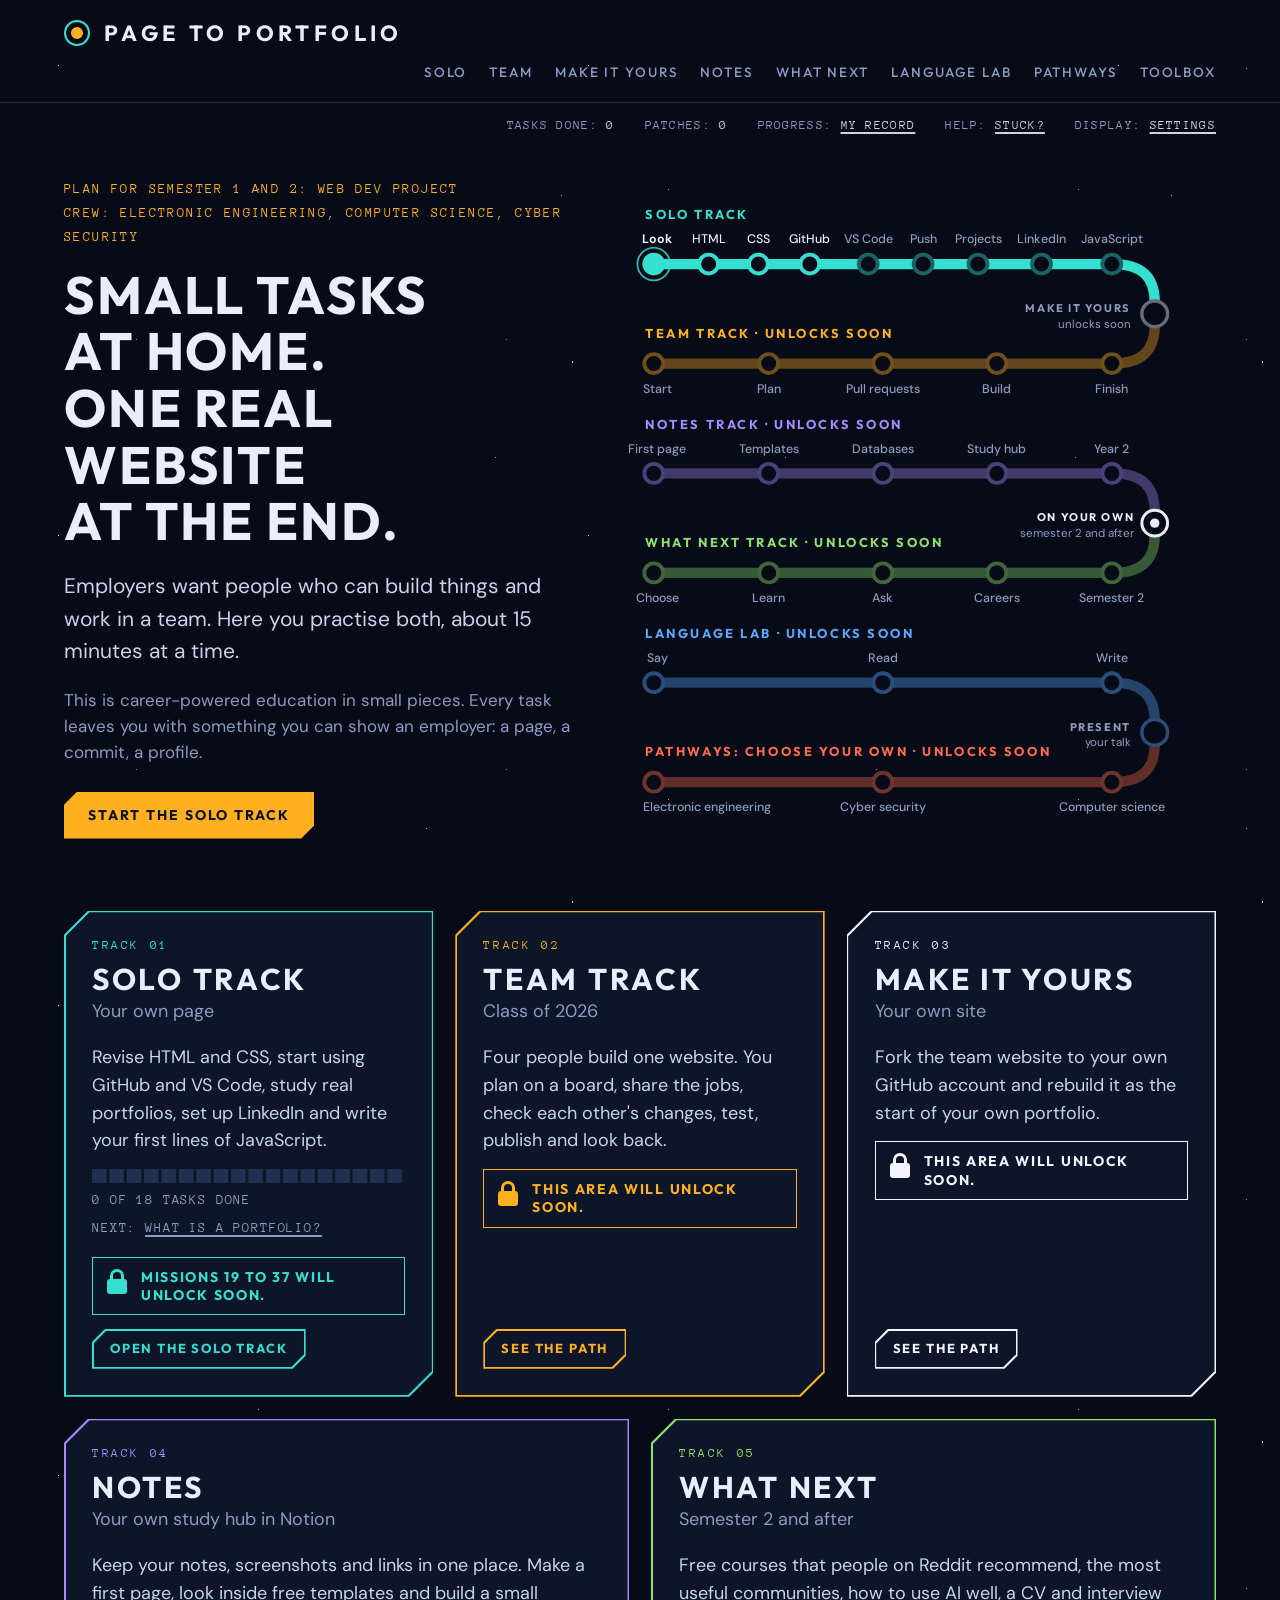
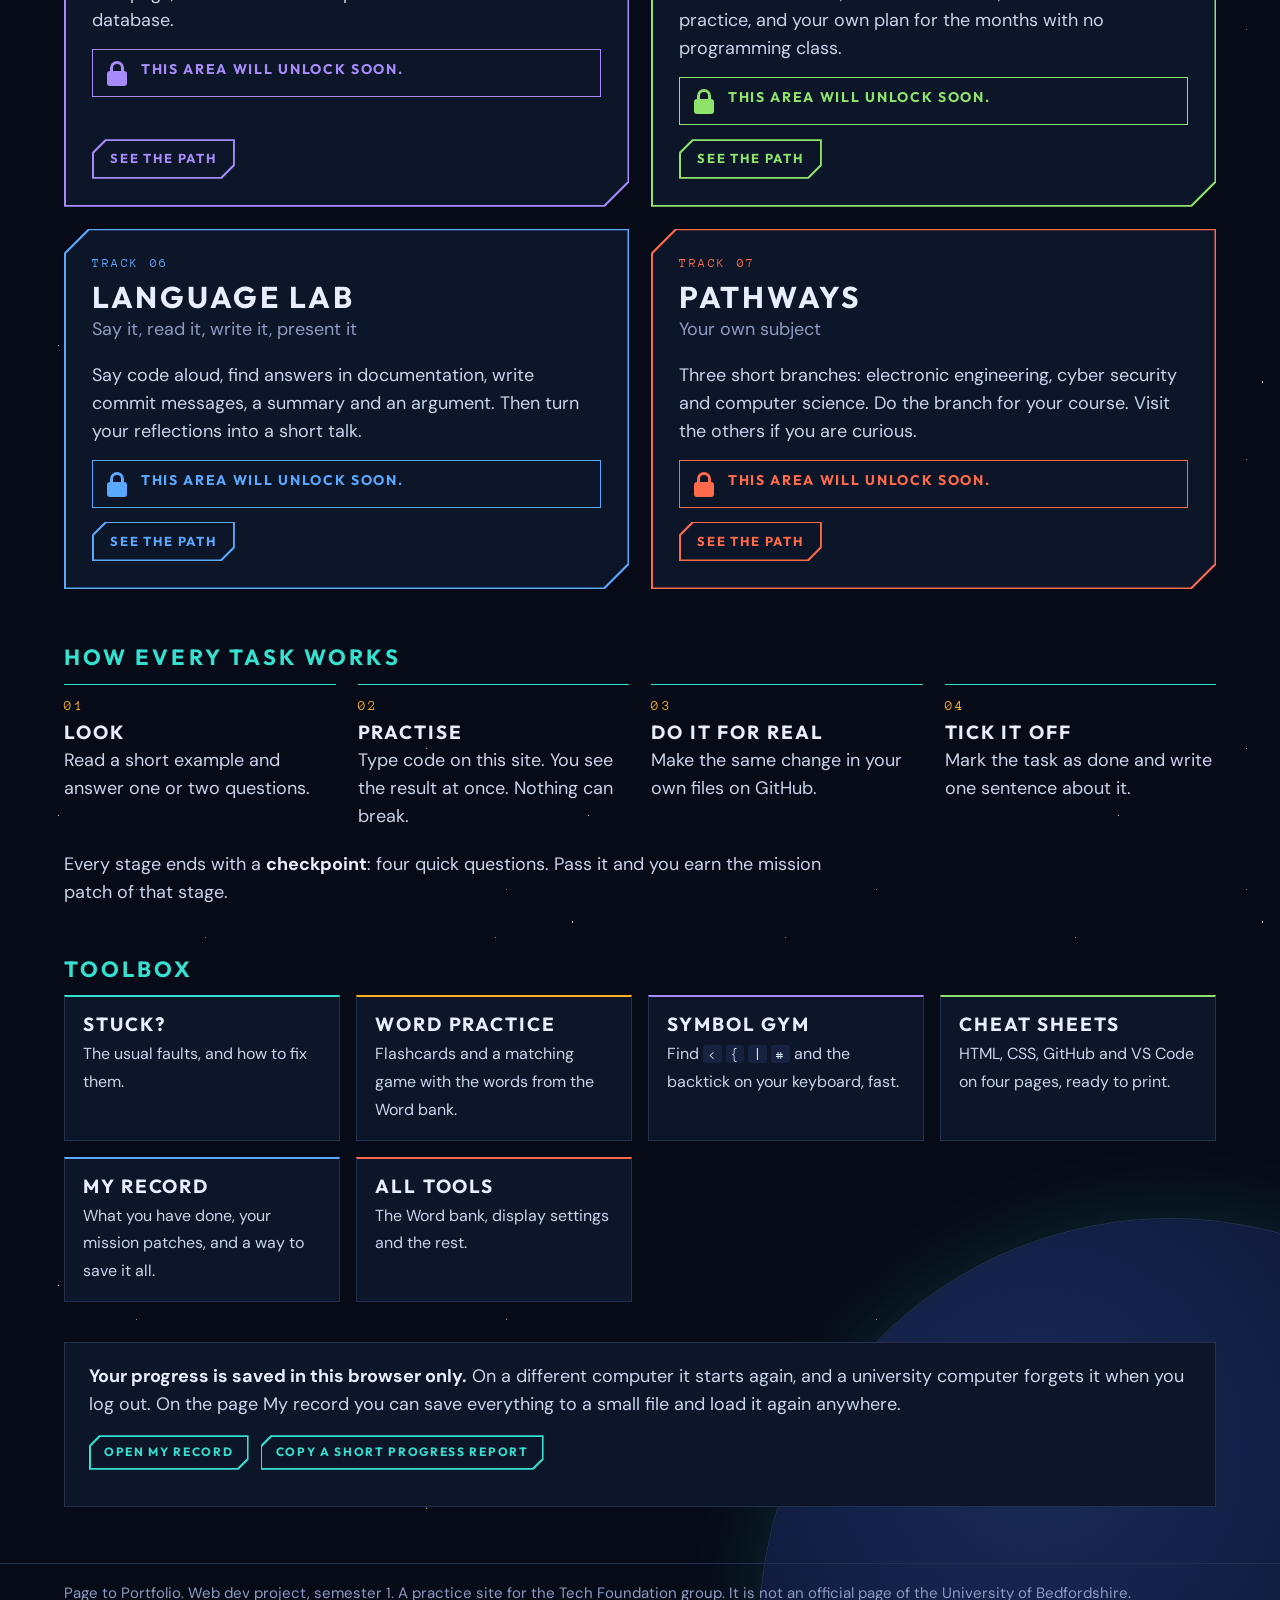
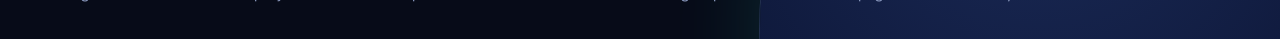
==== index.html @ e90dc553 "Add files via upload" ====
<!DOCTYPE html>
<html lang="en-GB">
<head>
<meta charset="utf-8">
<meta name="viewport" content="width=device-width, initial-scale=1">
<title>Page to Portfolio | Web dev project, semester 1</title>
<meta name="description" content="Small web development tasks for foundation students: HTML, CSS, GitHub, VS Code, a team website, notes in Notion, language practice and what to do next.">
<!-- The small picture in the browser tab: a ring with a dot, drawn in this one line. No image file is needed. -->
<link rel="icon" href="data:image/svg+xml,%3Csvg xmlns='http://www.w3.org/2000/svg' viewBox='0 0 64 64'%3E%3Crect width='64' height='64' rx='12' fill='%23070b18'/%3E%3Ccircle cx='32' cy='32' r='17' fill='none' stroke='%2335e0d0' stroke-width='7'/%3E%3Ccircle cx='32' cy='32' r='7' fill='%23ffb020'/%3E%3C/svg%3E">
<!-- The three fonts come from Google Fonts. Without the internet the site uses the fonts of the computer. -->
<link rel="preconnect" href="https://fonts.googleapis.com">
<link rel="preconnect" href="https://fonts.gstatic.com" crossorigin>
<link href="https://fonts.googleapis.com/css2?family=Outfit:wght@400;500;600;700&display=swap" rel="stylesheet">
<link href="https://fonts.googleapis.com/css2?family=DM+Sans:ital,opsz,wght@0,9..40,400;0,9..40,500;0,9..40,700;1,9..40,400&display=swap" rel="stylesheet">
<link href="https://fonts.googleapis.com/css2?family=Anonymous+Pro:wght@400;700&display=swap" rel="stylesheet">
<!-- The look. base.css comes first, because the other files use its colours. -->
<link rel="stylesheet" href="css/base.css">
<link rel="stylesheet" href="css/home.css">
<link rel="stylesheet" href="css/track.css">
<link rel="stylesheet" href="css/task.css">
<link rel="stylesheet" href="css/playground.css">
<link rel="stylesheet" href="css/quiz.css">
<link rel="stylesheet" href="css/demos.css">
<link rel="stylesheet" href="css/tools.css">
<link rel="stylesheet" href="css/practice.css">
<link rel="stylesheet" href="css/toolbox.css">
<link rel="stylesheet" href="css/pages.css">
<link rel="stylesheet" href="css/settings.css">
<link rel="stylesheet" href="css/print.css">
<!-- Display settings (text size, light theme, less motion) are read here, before the page is drawn. -->
<script src="js/settings.js"></script>
</head>
<body>

<!-- =====================================================================
     PART 1: THE FRAME (top bar, home page, track pages, word bank)
     Every "page" of the site is one element with class="view".
     Only one view is visible at a time. The script shows the view whose
     id matches the #name at the end of the address.
     ===================================================================== -->

<div class="sky" aria-hidden="true"><i></i></div>

<header class="topbar">
  <div class="wrap">
    <a class="brand" href="#home"><i aria-hidden="true"></i>Page to Portfolio</a>
    <nav class="topnav" aria-label="Main">
      <a href="#solo" data-nav="solo">Solo</a>
      <a href="#team" data-nav="team">Team</a>
      <a href="#yours" data-nav="yours">Make it yours</a>
      <a href="#notes" data-nav="notes">Notes</a>
      <a href="#next" data-nav="next">What next</a>
      <a href="#lang" data-nav="lang">Language lab</a>
      <a href="#path" data-nav="path">Pathways</a>
      <a href="#tools" data-nav="tools">Toolbox</a>
    </nav>
  </div>
</header>
<!-- The status line. The two numbers are the student's own: the script counts them
     (search for data-status in the js folder). The three links open My record,
     the Stuck? page and the display settings. Change the words freely. -->
<div class="wrap"><p class="status"><span>Tasks done: <b data-status="tasks">0</b></span><span>Patches: <b data-status="patches">0</b></span><span>Progress: <a href="#record">my record</a></span><span>Help: <a href="#stuck">stuck?</a></span><span>Display: <a href="#display">settings</a></span></p></div>

<main>

<!-- ---------------- HOME ---------------- -->
<section class="view" id="home">
  <div class="wrap">
    <div class="hero">
      <div>
        <p class="kicker">Plan for semester 1 and 2: web dev project<br>Crew: electronic engineering, computer science, cyber security</p>
        <h1><span>Small tasks</span> <span>at home.</span> <span>One real website</span> <span>at the end.</span></h1>
        <p class="lead">Employers want people who can build things and work in a team. Here you practise both, about 15 minutes at a time.</p>
        <p class="read">This is career-powered education in small pieces. Every task leaves you with something you can show an employer: a page, a commit, a profile.</p>
        <p class="btnrow">
          <a class="btn primary" href="#solo">Start the solo track</a>
          <a class="btn" href="#team">Open the team track</a>
        </p>
      </div>
      <!-- The course map: six lines in three pairs. The script fills in where you are: a filled stop is finished, a ringed stop is the one you are on. -->
      <div class="map-scroll">
        <svg class="tube" viewBox="0 0 700 750" role="group" aria-labelledby="map-title map-desc">
          <title id="map-title">Course map</title>
          <desc id="map-desc">Six lines in three pairs. The solo track has nine stages: Look, HTML, CSS, GitHub, VS Code, Push, Projects, LinkedIn and JavaScript. The team track has five stages: Start, Plan, Pull requests, Build and Finish. These two lines lead to the track Make it yours. The notes track has five stages: First page, Templates, Databases, Study hub and Year 2. The what next track has five stages: Choose, Learn, Ask, Careers and Semester 2. These two lines lead to a stop called On your own. The Language lab has the stages Say, Read and Write. The Pathways line has three stops: Electronic engineering, Cyber security and Computer science. These two lines lead to the stage Present.</desc>
          <text class="ttl solo" x="34" y="32">Solo track</text>
          <path class="ln solo" d="M44 84 H580 Q628 84 628 128"/>
          <text class="ttl team" x="34" y="170">Team track</text>
          <path class="ln team" d="M44 200 H580 Q628 200 628 156"/>
          <text class="ttl notes" x="34" y="276">Notes track</text>
          <path class="ln notes" d="M44 328 H580 Q628 328 628 372"/>
          <text class="ttl next" x="34" y="414">What next track</text>
          <path class="ln next" d="M44 444 H580 Q628 444 628 400"/>
          <text class="ttl lang" x="34" y="520">Language lab</text>
          <path class="ln lang" d="M44 572 H580 Q628 572 628 616"/>
          <text class="ttl path" x="34" y="658">Pathways: choose your own</text>
          <path class="ln path" d="M44 688 H580 Q628 688 628 644"/>
          <a class="stn solo" data-stage="look" href="#solo"><circle class="halo" cx="44" cy="84" r="19"/><circle class="st" cx="44" cy="84" r="11"/><text x="48" y="60">Look</text></a>
          <a class="stn solo" data-stage="html" href="#solo"><circle class="halo" cx="108" cy="84" r="19"/><circle class="st" cx="108" cy="84" r="11"/><text x="108" y="60">HTML</text></a>
          <a class="stn solo" data-stage="css" href="#solo"><circle class="halo" cx="166" cy="84" r="19"/><circle class="st" cx="166" cy="84" r="11"/><text x="166" y="60">CSS</text></a>
          <a class="stn solo" data-stage="git" href="#solo"><circle class="halo" cx="226" cy="84" r="19"/><circle class="st" cx="226" cy="84" r="11"/><text x="226" y="60">GitHub</text></a>
          <a class="stn solo" data-stage="vsc" href="#solo"><circle class="halo" cx="294" cy="84" r="19"/><circle class="st" cx="294" cy="84" r="11"/><text x="294" y="60">VS Code</text></a>
          <a class="stn solo" data-stage="push" href="#solo"><circle class="halo" cx="358" cy="84" r="19"/><circle class="st" cx="358" cy="84" r="11"/><text x="358" y="60">Push</text></a>
          <a class="stn solo" data-stage="proj" href="#solo"><circle class="halo" cx="422" cy="84" r="19"/><circle class="st" cx="422" cy="84" r="11"/><text x="422" y="60">Projects</text></a>
          <a class="stn solo" data-stage="net" href="#solo"><circle class="halo" cx="496" cy="84" r="19"/><circle class="st" cx="496" cy="84" r="11"/><text x="496" y="60">LinkedIn</text></a>
          <a class="stn solo" data-stage="js" href="#solo"><circle class="halo" cx="578" cy="84" r="19"/><circle class="st" cx="578" cy="84" r="11"/><text x="578" y="60">JavaScript</text></a>
          <a class="stn team" data-stage="start" href="#team"><circle class="halo" cx="44" cy="200" r="19"/><circle class="st" cx="44" cy="200" r="11"/><text x="48" y="234">Start</text></a>
          <a class="stn team" data-stage="plan" href="#team"><circle class="halo" cx="178" cy="200" r="19"/><circle class="st" cx="178" cy="200" r="11"/><text x="178" y="234">Plan</text></a>
          <a class="stn team" data-stage="flow" href="#team"><circle class="halo" cx="311" cy="200" r="19"/><circle class="st" cx="311" cy="200" r="11"/><text x="311" y="234">Pull requests</text></a>
          <a class="stn team" data-stage="build" href="#team"><circle class="halo" cx="444" cy="200" r="19"/><circle class="st" cx="444" cy="200" r="11"/><text x="444" y="234">Build</text></a>
          <a class="stn team" data-stage="finish" href="#team"><circle class="halo" cx="578" cy="200" r="19"/><circle class="st" cx="578" cy="200" r="11"/><text x="578" y="234">Finish</text></a>
          <a class="stn notes" data-stage="first" href="#notes"><circle class="halo" cx="44" cy="328" r="19"/><circle class="st" cx="44" cy="328" r="11"/><text x="48" y="304">First page</text></a>
          <a class="stn notes" data-stage="tpl" href="#notes"><circle class="halo" cx="178" cy="328" r="19"/><circle class="st" cx="178" cy="328" r="11"/><text x="178" y="304">Templates</text></a>
          <a class="stn notes" data-stage="db" href="#notes"><circle class="halo" cx="311" cy="328" r="19"/><circle class="st" cx="311" cy="328" r="11"/><text x="311" y="304">Databases</text></a>
          <a class="stn notes" data-stage="hub" href="#notes"><circle class="halo" cx="444" cy="328" r="19"/><circle class="st" cx="444" cy="328" r="11"/><text x="444" y="304">Study hub</text></a>
          <a class="stn notes" data-stage="ob" href="#notes"><circle class="halo" cx="578" cy="328" r="19"/><circle class="st" cx="578" cy="328" r="11"/><text x="578" y="304">Year 2</text></a>
          <a class="stn next" data-stage="choose" href="#next"><circle class="halo" cx="44" cy="444" r="19"/><circle class="st" cx="44" cy="444" r="11"/><text x="48" y="478">Choose</text></a>
          <a class="stn next" data-stage="learn" href="#next"><circle class="halo" cx="178" cy="444" r="19"/><circle class="st" cx="178" cy="444" r="11"/><text x="178" y="478">Learn</text></a>
          <a class="stn next" data-stage="ask" href="#next"><circle class="halo" cx="311" cy="444" r="19"/><circle class="st" cx="311" cy="444" r="11"/><text x="311" y="478">Ask</text></a>
          <a class="stn next" data-stage="career" href="#next"><circle class="halo" cx="444" cy="444" r="19"/><circle class="st" cx="444" cy="444" r="11"/><text x="444" y="478">Careers</text></a>
          <a class="stn next" data-stage="sem2" href="#next"><circle class="halo" cx="578" cy="444" r="19"/><circle class="st" cx="578" cy="444" r="11"/><text x="578" y="478">Semester 2</text></a>
          <a class="stn lang" data-stage="say" href="#lang"><circle class="halo" cx="44" cy="572" r="19"/><circle class="st" cx="44" cy="572" r="11"/><text x="48" y="548">Say</text></a>
          <a class="stn lang" data-stage="read" href="#lang"><circle class="halo" cx="311" cy="572" r="19"/><circle class="st" cx="311" cy="572" r="11"/><text x="311" y="548">Read</text></a>
          <a class="stn lang" data-stage="write" href="#lang"><circle class="halo" cx="578" cy="572" r="19"/><circle class="st" cx="578" cy="572" r="11"/><text x="578" y="548">Write</text></a>
          <a class="stn path" data-stage="ee" href="#path"><circle class="halo" cx="44" cy="688" r="19"/><circle class="st" cx="44" cy="688" r="11"/><text class="from-left" x="31" y="722">Electronic engineering</text></a>
          <a class="stn path" data-stage="cyber" href="#path"><circle class="halo" cx="311" cy="688" r="19"/><circle class="st" cx="311" cy="688" r="11"/><text x="311" y="722">Cyber security</text></a>
          <a class="stn path" data-stage="cs" href="#path"><circle class="halo" cx="578" cy="688" r="19"/><circle class="st" cx="578" cy="688" r="11"/><text x="578" y="722">Computer science</text></a>
          <a class="stn yours" data-stage="all" href="#yours"><circle class="halo" cx="628" cy="142" r="23"/><circle class="st big" cx="628" cy="142" r="15"/><text class="ttl later" x="600" y="140">Make it yours</text><text class="sub" x="600" y="158">your own site</text></a>
          <circle class="end-st" cx="628" cy="386" r="15"/><circle class="end-dot" cx="628" cy="386" r="5.5"/>
          <text class="ttl later" x="604" y="384">On your own</text>
          <text class="sub" x="604" y="402">semester 2 and after</text>
          <a class="stn lang" data-stage="present" href="#lang"><circle class="halo" cx="628" cy="630" r="23"/><circle class="st big" cx="628" cy="630" r="15"/><text class="ttl later" x="600" y="628">Present</text><text class="sub" x="600" y="646">your talk</text></a>
        </svg>
      </div>
    </div>

    <div class="tracks">
      <article class="trackcard tc-solo">
        <div class="band"><p class="card-tag">Track 01</p><h2>Solo track</h2><p>Your own page</p></div>
        <div class="body">
          <p>Revise HTML and CSS, start using GitHub and VS Code, study real portfolios, set up LinkedIn and write your first lines of JavaScript.</p>
          <div class="progress" data-progress="solo"></div>
          <a class="btn" href="#solo">Open the solo track</a>
        </div>
      </article>
      <article class="trackcard tc-team">
        <div class="band"><p class="card-tag">Track 02</p><h2>Team track</h2><p>Class of 2026</p></div>
        <div class="body">
          <p>Four people build one website. You plan on a board, share the jobs, check each other's changes, test, publish and look back.</p>
          <div class="progress" data-progress="team"></div>
          <a class="btn" href="#team">Open the team track</a>
        </div>
      </article>
      <article class="trackcard tc-yours">
        <div class="band"><p class="card-tag">Track 03</p><h2>Make it yours</h2><p>Your own site</p></div>
        <div class="body">
          <p>Fork the team website to your own GitHub account and rebuild it as the start of your own portfolio.</p>
          <div class="progress" data-progress="yours"></div>
          <a class="btn" href="#yours">Open Make it yours</a>
        </div>
      </article>
      <article class="trackcard tc-notes">
        <div class="band"><p class="card-tag">Track 04</p><h2>Notes</h2><p>Your own study hub in Notion</p></div>
        <div class="body">
          <p>Keep your notes, screenshots and links in one place. Make a first page, look inside free templates and build a small database.</p>
          <div class="progress" data-progress="notes"></div>
          <a class="btn" href="#notes">Open the notes track</a>
        </div>
      </article>
      <article class="trackcard tc-next">
        <div class="band"><p class="card-tag">Track 05</p><h2>What next</h2><p>Semester 2 and after</p></div>
        <div class="body">
          <p>Free courses that people on Reddit recommend, the most useful communities, how to use AI well, a CV and interview practice, and your own plan for the months with no programming class.</p>
          <div class="progress" data-progress="next"></div>
          <a class="btn" href="#next">Open the what next track</a>
        </div>
      </article>
      <article class="trackcard tc-lang">
        <div class="band"><p class="card-tag">Track 06</p><h2>Language lab</h2><p>Say it, read it, write it, present it</p></div>
        <div class="body">
          <p>Say code aloud, find answers in documentation, write commit messages, a summary and an argument. Then turn your reflections into a short talk.</p>
          <div class="progress" data-progress="lang"></div>
          <a class="btn" href="#lang">Open the Language lab</a>
        </div>
      </article>
      <article class="trackcard tc-path">
        <div class="band"><p class="card-tag">Track 07</p><h2>Pathways</h2><p>Your own subject</p></div>
        <div class="body">
          <p>Three short branches: electronic engineering, cyber security and computer science. Do the branch for your course. Visit the others if you are curious.</p>
          <div class="progress" data-progress="path"></div>
          <a class="btn" href="#path">Open the pathways</a>
        </div>
      </article>
    </div>

    <h2 class="home-h2">How every task works</h2>
    <ol class="how">
      <li><b>Look</b>Read a short example and answer one or two questions.</li>
      <li><b>Practise</b>Type code on this site. You see the result at once. Nothing can break.</li>
      <li><b>Do it for real</b>Make the same change in your own files on GitHub.</li>
      <li><b>Tick it off</b>Mark the task as done and write one sentence about it.</li>
    </ol>
    <p class="read" style="margin:-30px 0 50px">Every stage ends with a <b>checkpoint</b>: four quick questions. Pass it and you earn the mission patch of that stage.</p>

    <h2 class="home-h2">Toolbox</h2>
    <ul class="toolgrid">
      <li><a class="tool" href="#stuck"><b>Stuck?</b><span>The usual faults, and how to fix them.</span></a></li>
      <li><a class="tool t2" href="#practice"><b>Word practice</b><span>Flashcards and a matching game with the words from the Word bank.</span></a></li>
      <li><a class="tool t3" href="#gym"><b>Symbol gym</b><span>Find <code>&lt;</code> <code>{</code> <code>|</code> <code>#</code> and the backtick on your keyboard, fast.</span></a></li>
      <li><a class="tool t4" href="#sheets"><b>Cheat sheets</b><span>HTML, CSS, GitHub and VS Code on four pages, ready to print.</span></a></li>
      <li><a class="tool t5" href="#record"><b>My record</b><span>What you have done, your mission patches, and a way to save it all.</span></a></li>
      <li><a class="tool t6" href="#tools"><b>All tools</b><span>The Word bank, display settings and the rest.</span></a></li>
    </ul>

    <div class="report">
      <p><b>Your progress is saved in this browser only.</b> On a different computer it starts again, and a university computer forgets it when you log out. On the page My record you can save everything to a small file and load it again anywhere.</p>
      <p class="btnrow"><a class="btn small" href="#record">Open my record</a><button type="button" class="btn small" id="copy-report">Copy a short progress report</button></p>
    </div>
  </div>
</section>

<!-- The seven track pages follow. The script fills in each list of tasks.
     A track that is named in LOCKED (in js/pages.js) shows the notice "This area will unlock soon"
     in place of its progress bar, and the rows of its list are plain text, not links. -->

<!-- ---------------- SOLO TRACK: list of tasks (filled in by the script) ---------------- -->
<section class="view" id="solo" data-track="solo">
  <div class="trackhead">
    <div class="wrap">
      <p class="kicker">Track 01</p>
      <h1>Solo track</h1>
      <p>Your own page, built in small steps. Do one task whenever you have 15 minutes.</p>
      <p>At the end you have a small live website, a GitHub account with real work in it and a LinkedIn profile.</p>
      <div class="progress" data-progress="solo"></div>
    </div>
  </div>
  <div class="wrap" data-list="solo"></div>
</section>

<!-- ---------------- TEAM TRACK: list of tasks (filled in by the script) ---------------- -->
<section class="view" id="team" data-track="team">
  <div class="trackhead">
    <div class="wrap">
      <p class="kicker">Track 02</p>
      <h1>Team track: Class of 2026</h1>
      <p>Four people, one website about your group and your studies. Everyone owns one page. Nobody merges alone.</p>
      <p>Finish the GitHub stage of the <a href="#solo">solo track</a> first. You need an account and one commit of your own.</p>
      <div class="progress" data-progress="team"></div>
    </div>
  </div>
  <div class="wrap" data-list="team"></div>
</section>

<!-- ---------------- MAKE IT YOURS: list of tasks (filled in by the script) ---------------- -->
<section class="view" id="yours" data-track="yours">
  <div class="trackhead">
    <div class="wrap">
      <p class="kicker">Track 03</p>
      <h1>Make it yours</h1>
      <p>The solo line and the team line meet here. You take your own copy of the team website and rebuild it as the start of your own portfolio.</p>
      <p>You need three things first: the <a href="#solo">solo track</a> as far as VS Code, the <a href="#team">team website</a> published, and three projects in your <a href="#s-proj-1">Project bank</a>.</p>
      <div class="progress" data-progress="yours"></div>
    </div>
  </div>
  <div class="wrap" data-list="yours"></div>
</section>

<!-- ---------------- NOTES TRACK: list of tasks (filled in by the script) ---------------- -->
<section class="view" id="notes" data-track="notes">
  <div class="trackhead">
    <div class="wrap">
      <p class="kicker">Track 04</p>
      <h1>Notes</h1>
      <p>Developers write things down: commands, links, screenshots, ideas. Here you build your own study hub in Notion, one small step at a time.</p>
      <p>Notion is free. It helps most if you start early.</p>
      <div class="progress" data-progress="notes"></div>
    </div>
  </div>
  <div class="wrap" data-list="notes"></div>
</section>

<!-- ---------------- WHAT NEXT TRACK: list of tasks (filled in by the script) ---------------- -->
<section class="view" id="next" data-track="next">
  <div class="trackhead">
    <div class="wrap">
      <p class="kicker">Track 05</p>
      <h1>What next</h1>
      <p>In semester 2 there is no programming class. This track helps you to keep going on your own: what to learn, where to ask, and how to plan it.</p>
      <p>Do the <a href="#notes">notes track</a> first. The last tasks here use your study hub.</p>
      <div class="progress" data-progress="next"></div>
    </div>
  </div>
  <div class="wrap" data-list="next"></div>
</section>

<!-- ---------------- LANGUAGE LAB: list of tasks (filled in by the script) ---------------- -->
<section class="view" id="lang" data-track="lang">
  <div class="trackhead">
    <div class="wrap">
      <p class="kicker">Track 06</p>
      <h1>Language lab</h1>
      <p>Developers talk and write all day: to teammates, to users, to a search engine at two in the morning. This track is English practice with tech inside it.</p>
      <p>You can do these tasks in any order. The last one, Present, uses the Reflect boxes from all the other tracks.</p>
      <div class="progress" data-progress="lang"></div>
    </div>
  </div>
  <div class="wrap" data-list="lang"></div>
</section>

<!-- ---------------- PATHWAYS: list of tasks (filled in by the script) ---------------- -->
<section class="view" id="path" data-track="path">
  <div class="trackhead">
    <div class="wrap">
      <p class="kicker">Track 07</p>
      <h1>Pathways</h1>
      <p>Three short branches, one for each course in this group: electronic engineering, cyber security and computer science.</p>
      <p>Do the branch for your own course. You may visit the other two as well, and nobody checks your ticket.</p>
      <div class="progress" data-progress="path"></div>
    </div>
  </div>
  <div class="wrap" data-list="path"></div>
</section>

<!-- ---------------- WORD BANK ---------------- -->
<section class="view" id="words" data-track="tools">
  <div class="wrap">
    <div class="plainhead">
      <p class="backlink"><a href="#tools">Toolbox</a></p>
      <h1>Word bank</h1>
      <p class="read">The words you need on this site, in plain English. Developers use these words every day, so employers expect you to know them. Press the small button beside a word to hear it.</p>
      <p class="btnrow no-print"><a class="btn small" href="#practice">Practise these words</a></p>
    </div>
    <h2>HTML and CSS</h2>
    <div class="tablewrap"><table class="words">
      <thead><tr><th>Word</th><th>Meaning</th><th>Example</th></tr></thead>
      <tbody>
        <tr><td>tag</td><td>A word in angle brackets. It tells the browser what something is.</td><td><code>&lt;p&gt;</code> starts a paragraph.</td></tr>
        <tr><td>element</td><td>An opening tag, the content and a closing tag together.</td><td><code>&lt;h1&gt;Robin Vale&lt;/h1&gt;</code> is one element.</td></tr>
        <tr><td>attribute</td><td>Extra information inside an opening tag.</td><td>In <code>&lt;a href="index.html"&gt;</code>, <code>href</code> is an attribute.</td></tr>
        <tr><td>selector</td><td>The part of a CSS rule that says which elements to style.</td><td>In <code>h1 { color: navy; }</code>, <code>h1</code> is the selector.</td></tr>
        <tr><td>property</td><td>The thing you want to change in CSS.</td><td><code>color</code>, <code>font-size</code>, <code>padding</code></td></tr>
        <tr><td>value</td><td>What you change the property to.</td><td><code>navy</code>, <code>20px</code></td></tr>
        <tr><td>class</td><td>A label you give to elements so that you can style them together.</td><td><code>class="card"</code> in HTML, <code>.card</code> in CSS</td></tr>
      </tbody>
    </table></div>
    <h2>GitHub</h2>
    <div class="tablewrap"><table class="words">
      <thead><tr><th>Word</th><th>Meaning</th><th>Example</th></tr></thead>
      <tbody>
        <tr><td>repository (repo)</td><td>A project folder on GitHub. It keeps the files and the history of every change.</td><td>Our repository is called <code>class-of-2026</code>.</td></tr>
        <tr><td>commit</td><td>One saved change, with a message and your name on it.</td><td>I made three commits today.</td></tr>
        <tr><td>commit message</td><td>A short sentence that says what you changed.</td><td>Add photo of the library</td></tr>
        <tr><td>branch</td><td>A separate copy of the files. You can work there without changing the main version.</td><td>I made the change on a new branch.</td></tr>
        <tr><td>main</td><td>The main branch. This version goes on the live website.</td><td>Is your change on main yet?</td></tr>
        <tr><td>pull request (PR)</td><td>A request to add the changes from your branch to main. Teammates read it first.</td><td>I opened a pull request for the library page.</td></tr>
        <tr><td>review</td><td>To read a teammate's changes and give feedback.</td><td>Can you review my pull request?</td></tr>
        <tr><td>approve</td><td>To say in a review that the change is good.</td><td>Leo approved it.</td></tr>
        <tr><td>merge</td><td>To add the changes from a branch into main.</td><td>The pull request is merged.</td></tr>
        <tr><td>conflict</td><td>Two people changed the same lines, and GitHub cannot choose between them.</td><td>There is a conflict in <code>index.html</code>.</td></tr>
        <tr><td>issue</td><td>One job or one problem, written down so that the whole team can see it.</td><td>I created an issue for the menu.</td></tr>
        <tr><td>assign</td><td>To give an issue to a person.</td><td>This issue is assigned to Sana.</td></tr>
        <tr><td>project board</td><td>A page with columns that shows the state of every job.</td><td>Move your card to In Progress.</td></tr>
        <tr><td>collaborator</td><td>A person who is allowed to change a repository.</td><td>Your tutor added you as a collaborator.</td></tr>
        <tr><td>fork</td><td>Your own copy of someone else's repository.</td><td>Fork the team repository to make your own version.</td></tr>
        <tr><td>GitHub Pages</td><td>A free service that turns the files in a repository into a live website.</td><td>Our site is on GitHub Pages.</td></tr>
      </tbody>
    </table></div>
    <h2>Careers</h2>
    <div class="tablewrap"><table class="words">
      <thead><tr><th>Word</th><th>Meaning</th><th>Example</th></tr></thead>
      <tbody>
        <tr><td>portfolio</td><td>A website that shows your work to employers.</td><td>There is a link to my portfolio on my CV.</td></tr>
        <tr><td>employability</td><td>The skills and experience that help you to get a job and keep it.</td><td>Team projects improve your employability.</td></tr>
        <tr><td>recruiter</td><td>A person whose job is to find the right people for jobs.</td><td>A recruiter sent me a message on LinkedIn.</td></tr>
        <tr><td>shortlist</td><td>The few people who are chosen from all the applications. They get an interview.</td><td>Five of the 40 people who applied are on the shortlist.</td></tr>
        <tr><td>stand out</td><td>To be easy to notice because you are better or different.</td><td>A live project makes your CV stand out.</td></tr>
        <tr><td>wireframe</td><td>A simple drawing of a page. Boxes and labels, no colours.</td><td>Draw a wireframe before you write code.</td></tr>
        <tr><td>network</td><td>The people you know in your field. Also a verb: to meet more of them.</td><td>Events are a good place to network.</td></tr>
        <tr><td>publish</td><td>To put a website online so that other people can see it.</td><td>We published the site on Friday.</td></tr>
        <tr><td>job advert</td><td>A notice from an employer about a job that is open.</td><td>The job advert asks for HTML and teamwork.</td></tr>
        <tr><td>transferable skill</td><td>A skill from one job that is useful in another.</td><td>Serving customers is a transferable skill.</td></tr>
        <tr><td>STAR</td><td>A shape for interview answers: Situation, Task, Action, Result.</td><td>Tell the story with STAR.</td></tr>
      </tbody>
    </table></div>
    <h2>Notes and learning on your own</h2>
    <div class="tablewrap"><table class="words">
      <thead><tr><th>Word</th><th>Meaning</th><th>Example</th></tr></thead>
      <tbody>
        <tr><td>database (in Notion)</td><td>A list where every row is also a page.</td><td>My channels are in a database.</td></tr>
        <tr><td>view</td><td>One way to show a database: a table, a board or cards.</td><td>Click the tab for the Board view.</td></tr>
        <tr><td>property (in Notion)</td><td>One column of a database.</td><td>Topic and Link are properties.</td></tr>
        <tr><td>template</td><td>A page that somebody already built. You copy it and change it.</td><td>I copied a template for class notes.</td></tr>
        <tr><td>Kanban board</td><td>A board with columns such as To do, Doing and Done. Cards move from left to right.</td><td>Move the card to Doing.</td></tr>
        <tr><td>tutorial hell</td><td>When you watch course after course and never build anything of your own.</td><td>I left tutorial hell by building one small page.</td></tr>
        <tr><td>subreddit</td><td>One forum on Reddit about one topic. Its name starts with r/.</td><td>Ask in r/learnpython.</td></tr>
        <tr><td>FAQ</td><td>Frequently asked questions: a page with the answers to questions that everybody asks.</td><td>Read the FAQ before you post.</td></tr>
        <tr><td>prompt</td><td>What you write to an AI assistant.</td><td>A clear prompt gets a better answer.</td></tr>
        <tr><td>hallucination</td><td>When an AI assistant states something false as if it were a fact.</td><td>The tag did not exist. It was a hallucination.</td></tr>
        <tr><td>hackathon</td><td>An event where teams build something in a day or a weekend.</td><td>We built a quiz at a hackathon.</td></tr>
        <tr><td>capture the flag (CTF)</td><td>A security competition. You solve puzzles to find hidden pieces of text called flags.</td><td>My first CTF had ten easy puzzles.</td></tr>
      </tbody>
    </table></div>
    <h2>VS Code and the terminal</h2>
    <div class="tablewrap"><table class="words">
      <thead><tr><th>Word</th><th>Meaning</th><th>Example</th></tr></thead>
      <tbody>
        <tr><td>code editor</td><td>A program for writing code. It colours the code and helps you to type it.</td><td>VS Code is a code editor.</td></tr>
        <tr><td>Explorer</td><td>The list of files and folders at the side of VS Code.</td><td>Click <code>index.html</code> in the Explorer.</td></tr>
        <tr><td>Source Control</td><td>The part of VS Code where you commit your changes.</td><td>Source Control shows one changed file.</td></tr>
        <tr><td>stage</td><td>To choose which changed files go into the next commit.</td><td>Click + to stage the file.</td></tr>
        <tr><td>Command Palette</td><td>A search box for every command in VS Code.</td><td>Open the Command Palette and type “theme”.</td></tr>
        <tr><td>file extension</td><td>The ending of a file name. It says what kind of file it is.</td><td><code>.html</code>, <code>.css</code>, <code>.jpg</code></td></tr>
        <tr><td>terminal</td><td>A window where you type commands to the computer.</td><td>I made the folder in the terminal.</td></tr>
        <tr><td>command</td><td>One instruction that you type in a terminal.</td><td><code>ls</code> is the command that lists files.</td></tr>
        <tr><td>path</td><td>The way to a file, through its folders.</td><td><code>images/desk.jpg</code> is a path.</td></tr>
        <tr><td>local</td><td>On your own computer, not on the internet.</td><td>My local copy is newer than the one on GitHub.</td></tr>
        <tr><td>remote</td><td>The copy of a repository that is on the internet. For you that is GitHub.</td><td>The remote has two commits that I do not have.</td></tr>
        <tr><td>clone</td><td>To copy a whole repository from GitHub to your computer, with its history.</td><td>Clone the repository before you start.</td></tr>
        <tr><td>push</td><td>To send your commits from your computer to GitHub.</td><td>I committed, and I forgot to push.</td></tr>
        <tr><td>pull</td><td>To bring new commits from GitHub to your computer.</td><td>Pull before you start work.</td></tr>
        <tr><td>sync</td><td>To make two copies the same. In VS Code: to pull, and then to push.</td><td>Click Sync Changes.</td></tr>
      </tbody>
    </table></div>
    <h2>The web and security</h2>
    <div class="tablewrap"><table class="words">
      <thead><tr><th>Word</th><th>Meaning</th><th>Example</th></tr></thead>
      <tbody>
        <tr><td>browser</td><td>The program that shows web pages.</td><td>Chrome, Edge, Firefox and Safari are browsers.</td></tr>
        <tr><td>server</td><td>A computer that sends web pages to the people who ask for them.</td><td>A server at GitHub sends out your page.</td></tr>
        <tr><td>request</td><td>A message from a browser that asks a server for something.</td><td>The browser sends a request for <code>style.css</code>.</td></tr>
        <tr><td>DNS</td><td>The address book of the internet. It turns names into numbers.</td><td>DNS finds the server for <code>github.io</code>.</td></tr>
        <tr><td>status code</td><td>A number in the answer of a server. It says how the request went.</td><td>200 means OK. 404 means not found.</td></tr>
        <tr><td>source code</td><td>The code that a page or a program is made of.</td><td>Right-click and choose View page source.</td></tr>
        <tr><td>secret</td><td>A password, a key or a token that must stay private.</td><td>Never commit a secret.</td></tr>
        <tr><td>phishing</td><td>A message that pretends to come from someone you trust, in order to steal from you.</td><td>The email from the “bank” was phishing.</td></tr>
        <tr><td>licence</td><td>Permission from the owner to use their work, with rules.</td><td>The photo has a Creative Commons licence.</td></tr>
        <tr><td>credit</td><td>A line that says who made something that you use.</td><td>Credit: photo by A. Okafor.</td></tr>
      </tbody>
    </table></div>
    <h2>Electronics</h2>
    <div class="tablewrap"><table class="words">
      <thead><tr><th>Word</th><th>Meaning</th><th>Example</th></tr></thead>
      <tbody>
        <tr><td>circuit</td><td>A closed path that electricity flows around.</td><td>The LED circuit has three parts.</td></tr>
        <tr><td>resistor</td><td>A part that limits the current.</td><td>A 220 ohm resistor protects the LED.</td></tr>
        <tr><td>datasheet</td><td>The official document about a part: its limits, its pins and its size.</td><td>Check the datasheet before you connect it.</td></tr>
        <tr><td>pin</td><td>One leg or connection of a part or a board.</td><td>The LED is on pin 13.</td></tr>
      </tbody>
    </table></div>
    <h2>Language for study and work</h2>
    <div class="tablewrap"><table class="words">
      <thead><tr><th>Word</th><th>Meaning</th><th>Example</th></tr></thead>
      <tbody>
        <tr><td>imperative</td><td>The verb form for instructions.</td><td>Add, Fix, Remove.</td></tr>
        <tr><td>summary</td><td>A short version of a text, in your own words.</td><td>Write a summary in 50 words.</td></tr>
        <tr><td>counter-argument</td><td>A point that the other side would make.</td><td>A strong essay answers one counter-argument.</td></tr>
        <tr><td>refutation</td><td>Your answer to a counter-argument.</td><td>The refutation shows why that point is weak.</td></tr>
        <tr><td>reflect</td><td>To think about what you did and what you learned from it.</td><td>Reflect on your first pull request.</td></tr>
        <tr><td>user</td><td>A person who uses a website or a program.</td><td>Test the site with a real user.</td></tr>
        <tr><td>bug report</td><td>A clear description of a fault: what you did, what you expected, what happened.</td><td>I wrote a bug report for the broken link.</td></tr>
        <tr><td>retrospective</td><td>A team meeting that looks back at the work, to do better next time.</td><td>We held a retrospective on Friday.</td></tr>
      </tbody>
    </table></div>
  </div>
</section>

<!-- =====================================================================
     PART 2: SOLO TRACK TASKS
     One <article> per task. The order here is the order on the site.
     data-track  = solo, team, notes, next   data-stage = the stop on the map
     data-title  = the heading           data-mins  = minutes
     data-level  = revise (done in class) or new
     ===================================================================== -->

<!-- ---------- LOOK 1 ---------- -->
<article class="view task" id="s-look-1" data-track="solo" data-stage="look" data-title="What is a portfolio?" data-mins="5" data-level="new">
  <div class="wrap">
    <div class="block" data-label="Look">
      <p class="read">A CV tells an employer what you can do. A portfolio shows it.</p>
      <p class="read">Every CV says “I am hard-working”. Even the lazy ones. So it is hard to stand out with a CV alone. A portfolio is a small website with real things that you made, so the employer can check.</p>
    </div>
    <div class="block" data-label="Think">
      <p class="read">You are a recruiter: your job is to find the right person for a job. You have 40 applications, 20 minutes and one cup of tea. Only five people will go on your shortlist and get an interview.</p>
      <div class="field read">
        <label for="s-look-1-a">You open a candidate's website. What do you want to see in the first 10 seconds?</label>
        <textarea class="notes" id="s-look-1-a" data-save="s-look-1-a"></textarea>
      </div>
      <details class="reveal read">
        <summary>Compare with our answer</summary>
        <ul>
          <li><b>Who is this?</b> A name and one line. “Robin Vale, Foundation Year student in Computer Science.”</li>
          <li><b>What can they build?</b> Two to four projects, each with a short description and a link.</li>
          <li><b>Can they work with other people?</b> Their GitHub shows commits, issues and pull requests.</li>
          <li><b>How do I contact them?</b> An email address or a LinkedIn link.</li>
        </ul>
      </details>
    </div>
    <div class="block" data-label="Your plan">
      <p class="read">By the end of the solo track you will have three things.</p>
      <ul class="read">
        <li>A small live page with your name, your skills and your first project. A project is any piece of work with a clear result. A web page counts. So does a problem that you fixed.</li>
        <li>A GitHub account with real commits in it.</li>
        <li>A LinkedIn profile that links to both.</li>
      </ul>
      <p class="read">It will be small. Small and real is better than big and imaginary.</p>
    </div>
    <div class="block" data-label="Key words">
      <dl class="keywords">
        <div><dt>portfolio</dt><dd>A website that shows your work to employers.</dd></div>
        <div><dt>recruiter</dt><dd>A person whose job is to find the right people for jobs. Often the first person who reads your CV.</dd></div>
        <div><dt>shortlist</dt><dd>The few people who are chosen from all the applications. They get an interview. “You have been shortlisted” is good news.</dd></div>
        <div><dt>to stand out</dt><dd>To be easy to notice because you are better or different. A portfolio helps you to stand out from 40 other people.</dd></div>
      </dl>
    </div>
    <div class="block" data-label="Reflect">
      <div class="field read">
        <label for="r-s-look-1">Finish the sentence: “I want an employer to remember that I …”</label>
        <textarea class="notes" id="r-s-look-1" data-save="r-s-look-1"></textarea>
      </div>
    </div>
  </div>
</article>

<!-- ---------- LOOK 2 ---------- -->
<article class="view task" id="s-look-2" data-track="solo" data-stage="look" data-title="Portfolio detectives" data-mins="20" data-level="new">
  <div class="wrap">
    <div class="block" data-label="Look">
      <p class="read">Open each portfolio. Look for two minutes. Do not read everything. An employer will not read everything either.</p>
      <div class="cards3">
        <div class="site">
          <h3>A. A practice portfolio</h3>
          <p>Made with HTML and CSS only, as a course exercise. The author says it is an example and not a real portfolio.</p>
          <p><a href="https://github.com/theodoremoreland/PortfolioExample">Open the project page</a>, then follow the link to the live site in the README.</p>
        </div>
        <div class="site">
          <h3>B. A computer science student</h3>
          <p>A student who finishes university in 2026.</p>
          <p><a href="https://echiewe.github.io/portfolio/">Open portfolio B</a></p>
        </div>
        <div class="site">
          <h3>C. An experienced engineer</h3>
          <p>A front-end engineer. Thousands of developers have copied an older version of this portfolio.</p>
          <p><a href="https://brittanychiang.com/">Open portfolio C</a></p>
        </div>
      </div>
    </div>
    <div class="block" data-label="Investigate">
      <p class="read">Write short notes. Single words are fine.</p>
      <div class="tablewrap full">
        <table class="gridnotes">
          <thead><tr><th style="width:24%">Question</th><th>A. Practice portfolio</th><th>B. Student</th><th>C. Engineer</th></tr></thead>
          <tbody>
            <tr><th>In the first 5 seconds, what do you learn about the person?</th>
              <td><textarea data-save="look2-1a" aria-label="Portfolio A: first 5 seconds"></textarea></td>
              <td><textarea data-save="look2-1b" aria-label="Portfolio B: first 5 seconds"></textarea></td>
              <td><textarea data-save="look2-1c" aria-label="Portfolio C: first 5 seconds"></textarea></td></tr>
            <tr><th>Which sections does the page have?</th>
              <td><textarea data-save="look2-2a" aria-label="Portfolio A: sections"></textarea></td>
              <td><textarea data-save="look2-2b" aria-label="Portfolio B: sections"></textarea></td>
              <td><textarea data-save="look2-2c" aria-label="Portfolio C: sections"></textarea></td></tr>
            <tr><th>How many projects are there? What does each one show?</th>
              <td><textarea data-save="look2-3a" aria-label="Portfolio A: projects"></textarea></td>
              <td><textarea data-save="look2-3b" aria-label="Portfolio B: projects"></textarea></td>
              <td><textarea data-save="look2-3c" aria-label="Portfolio C: projects"></textarea></td></tr>
            <tr><th>How can you contact the person?</th>
              <td><textarea data-save="look2-4a" aria-label="Portfolio A: contact"></textarea></td>
              <td><textarea data-save="look2-4b" aria-label="Portfolio B: contact"></textarea></td>
              <td><textarea data-save="look2-4c" aria-label="Portfolio C: contact"></textarea></td></tr>
            <tr><th>One idea I want to borrow</th>
              <td><textarea data-save="look2-5a" aria-label="Portfolio A: idea to borrow"></textarea></td>
              <td><textarea data-save="look2-5b" aria-label="Portfolio B: idea to borrow"></textarea></td>
              <td><textarea data-save="look2-5c" aria-label="Portfolio C: idea to borrow"></textarea></td></tr>
          </tbody>
        </table>
      </div>
      <!-- Our notes: one answer for every box of the table above, in the same rows and the same columns (table.answergrid).
           On a phone each row of answers becomes a short list. The three cards under the table are the notes from before.
           Checked against the three real pages on 25 November 2026. Real pages change: look at them again each term. -->
      <details class="reveal full">
        <summary>Compare with our notes</summary>
        <p class="quiet">One answer for every box. Your notes can be much shorter. In the last row there is no wrong answer: those are our picks.</p>
        <div class="tablewrap">
          <table class="answergrid">
            <thead><tr><th>Question</th><th>A. Practice portfolio</th><th>B. Student</th><th>C. Engineer</th></tr></thead>
            <tbody>
              <tr><th scope="row">In the first 5 seconds, what do you learn about the person?</th>
                <td data-col="A. Practice portfolio">The name, Theo Moreland, and the job, Software Engineer, in big red letters. Behind them, a video of code. A menu at the top.</td>
                <td data-col="B. Student">The first name, Evelyn. A computer science student who finishes in 2026 and already has two years of work experience. Builds full-stack apps, and apps that use AI.</td>
                <td data-col="C. Engineer">The name, the job title (Frontend Engineer) and one sentence: websites that everybody can use, people with disabilities too, and that look exactly right.</td></tr>
              <tr><th scope="row">Which sections does the page have?</th>
                <td data-col="A. Practice portfolio">A menu with five links: About me, Skills, Work Experience, Projects, Photos. At the very end there is one more: Socials.</td>
                <td data-col="B. Student">A menu with six links: About, Stack, Projects, Experience, Contact, Resume. On the page: an introduction, Technical Stack (skills), Featured Projects, Professional Journey (jobs), a contact section and a footer.</td>
                <td data-col="C. Engineer">Three in the menu: About, Experience, Projects. Further down there is a fourth, Writing, with four articles. It is not in the menu.</td></tr>
              <tr><th scope="row">How many projects are there? What does each one show?</th>
                <td data-col="A. Practice portfolio">Four: a dashboard of food delivery orders, a page that measures the quality of the author's code, an interactive map of income and unemployment, and a typing practice. Each one has a picture, a title and one sentence. The picture is the link to the project.</td>
                <td data-col="B. Student">Four: an app that helps new parents with the cost of essentials, a chat app, a small social network and a workout app that uses AI. Each one has a title, one sentence, labels for the technology and a link to see it. Three of them also link to their code.</td>
                <td data-col="C. Engineer">Four: a video course, a web app that works with Spotify, a colour theme for code editors with “100k+ Installs”, and the old version of this portfolio. Each one has a picture, a title and a short description. A link at the end opens the full list.</td></tr>
              <tr><th scope="row">How can you contact the person?</th>
                <td data-col="A. Practice portfolio">Only two links, at the very end under Socials: LinkedIn and GitHub. No email address and no form.</td>
                <td data-col="B. Student">In the contact section: <b class="ui">Email Me</b>, LinkedIn, GitHub and <b class="ui">Download Resume</b>. The button <b class="ui">Get in Touch</b> at the top jumps there. LinkedIn and GitHub are in the footer too.</td>
                <td data-col="C. Engineer">No email address and no form. Under the menu there are links to GitHub, LinkedIn, CodePen, Instagram and Goodreads. An employer would use LinkedIn.</td></tr>
              <tr><th scope="row">One idea I want to borrow</th>
                <td data-col="A. Practice portfolio"><b class="pick">Our pick:</b> the Photos section. Six real photos of classes and teams, each with a short caption and a year. They show a person who works with other people.</td>
                <td data-col="B. Student"><b class="pick">Our pick:</b> the button <b class="ui">Get in Touch</b> at the top. One click, and the visitor is at the contact section.</td>
                <td data-col="C. Engineer"><b class="pick">Our pick:</b> a number as evidence. “100k+ Installs” says more than “a popular theme”. If 25 classmates used your page, say so.</td></tr>
            </tbody>
          </table>
        </div>
        <p><b>More things we noticed</b></p>
        <div class="cards3">
          <div class="site">
            <h3>A. Practice portfolio</h3>
            <ul>
              <li>The sections come in a clear order: about me, skills, work experience, projects, photos, social links.</li>
              <li>It opens with a video. You do not need one.</li>
              <li>Some words say REDACTED. The author hid them on purpose, because the page is an example. “Redacted” means hidden from the reader.</li>
              <li>Everything else is possible with the HTML and CSS you already know.</li>
            </ul>
          </div>
          <div class="site">
            <h3>B. Student</h3>
            <ul>
              <li>One page. The menu at the top jumps to each section.</li>
              <li>The first lines say what the student studies, what the student is good at and the year of graduation.</li>
              <li>Skills are in three groups: languages, frameworks, tools.</li>
              <li>Each project is a card: a title, a short description, labels for the technology, links to a demo and to the code.</li>
              <li>The CV link appears twice: in the menu and in the contact section. Nobody has to look for it.</li>
            </ul>
          </div>
          <div class="site">
            <h3>C. Engineer</h3>
            <ul>
              <li>A name, a job title and one sentence. That is the whole introduction.</li>
              <li>Three sections in the menu: About, Experience, Projects.</li>
              <li>Each job has a short summary and labels for the skills used.</li>
              <li>Each project has a picture, a title and a short description. One shows how many people installed it, which is evidence.</li>
              <li>An older version of the portfolio is listed as a project. The portfolio is a project too.</li>
            </ul>
          </div>
        </div>
        <p><b>What all three share:</b> a name and one line at the top, projects with a description and a link, a way to make contact (all three link to LinkedIn), and a simple menu.</p>
      </details>
    </div>
    <div class="block" data-label="Find a fourth">
      <p class="read">This list has hundreds of developer portfolios. Open it, and choose one that you like.</p>
      <!-- class="arrow-link" gives a link a red frame and a red arrow, so that nobody misses it. Any link can have it. -->
      <p class="read"><a class="arrow-link" href="https://github.com/emmabostian/developer-portfolios">developer-portfolios on GitHub</a></p>
      <div class="field read">
        <label for="look2-link">Its address</label>
        <input class="line" type="text" id="look2-link" data-save="look2-link">
      </div>
      <div class="field read">
        <label for="look2-like">What I like about it</label>
        <textarea class="notes" id="look2-like" data-save="look2-like"></textarea>
      </div>
      <div class="callout careful read"><b>Borrow ideas. Do not copy.</b><p>You can borrow an idea, such as “put the projects first”. Do not copy another person's text, pictures or exact design. It is their work, and employers notice.</p></div>
    </div>
    <div class="block" data-label="Reflect">
      <div class="field read">
        <label for="r-s-look-2">Which of the three people would you invite to an interview first? Give one reason.</label>
        <textarea class="notes" id="r-s-look-2" data-save="r-s-look-2"></textarea>
      </div>
    </div>
  </div>
</article>

<!-- ---------- HTML 1 ---------- -->
<article class="view task" id="s-html-1" data-track="solo" data-stage="html" data-title="The skeleton of a page" data-mins="10" data-level="revise">
  <div class="wrap">
    <div class="block" data-label="Look">
      <p class="read">Every web page has the same skeleton. You do not learn it by heart. You copy it, and then you write in two places. In the code, the two places are highlighted.</p>
      <div class="codelook">
<pre class="code"><code>&lt;!DOCTYPE html&gt;
&lt;html lang="en"&gt;
  &lt;head&gt;
    &lt;meta charset="utf-8"&gt;
    &lt;title&gt;<span class="hl">Robin Vale | Portfolio</span>&lt;/title&gt;
  &lt;/head&gt;
  &lt;body&gt;
    <span class="hl">&lt;h1&gt;Robin Vale&lt;/h1&gt;</span>
    <span class="hl">&lt;p&gt;I study computer science.&lt;/p&gt;</span>
  &lt;/body&gt;
&lt;/html&gt;</code></pre>
        <!-- data-tab-note writes a red note under the tab. data-mark and data-mark-note write one under a thing on the small page. -->
        <div class="look" data-tab-note="This is the title" data-mark="h1" data-mark-note="A heading, not the title" data-look="a browser tab with the words Robin Vale, Portfolio. A red arrow under the tab points at it and says: this is the title. On the page, the big heading Robin Vale. A red arrow under it says: a heading, not the title. Then the sentence I study computer science."></div>
      </div>
      <div class="cards3 full">
        <div class="site"><p class="label">Copy</p><h3>The skeleton</h3><p>Every line that is not highlighted, from <code>&lt;!DOCTYPE html&gt;</code> at the top to <code>&lt;/html&gt;</code> at the bottom. These lines are the same on every page. Nobody types them from memory. Everybody copies them.</p></div>
        <div class="site"><p class="label">Place 1</p><h3>The title</h3><p>The words between <code>&lt;title&gt;</code> and <code>&lt;/title&gt;</code>. They are the name of the page. You see them on the browser tab, not on the page. The big “Robin Vale” on the page is <b>not</b> the title. It is a heading, and it comes from Place 2.</p></div>
        <div class="site"><p class="label">Place 2</p><h3>The body</h3><p>Everything between <code>&lt;body&gt;</code> and <code>&lt;/body&gt;</code>. This is the page that visitors see. Here it is one heading, the big “Robin Vale”, and one paragraph.</p></div>
      </div>
      <p class="read">Later you will make files of your own. Start each one with the skeleton. This button copies it, with the two places empty.</p>
<pre id="skeleton-text" hidden>&lt;!DOCTYPE html&gt;
&lt;html lang="en"&gt;
  &lt;head&gt;
    &lt;meta charset="utf-8"&gt;
    &lt;title&gt;&lt;/title&gt;
  &lt;/head&gt;
  &lt;body&gt;

  &lt;/body&gt;
&lt;/html&gt;</pre>
      <p class="btnrow read"><button type="button" class="btn small" data-copy-text="skeleton-text">Copy the skeleton</button></p>
      <div class="quiz read">
        <fieldset class="q ask" data-right="1">
          <legend>Where do you see the words of the <code>&lt;title&gt;</code>?</legend>
          <div class="q-opts"><button type="button">On the browser tab.</button><button type="button">In big letters at the top of the page.</button><button type="button">Nowhere.</button></div>
          <p class="q-why" hidden>The title is in the head. It names the page on the tab. It is not on the page itself.</p>
        </fieldset>
        <fieldset class="q ask" data-right="2">
          <legend>A visitor opens the page. Which lines do they see?</legend>
          <div class="q-opts"><button type="button">The lines inside the head.</button><button type="button">The lines inside the body.</button><button type="button">Every line of the file.</button></div>
          <p class="q-why" hidden>The body is the page. Here it has a heading and a paragraph.</p>
        </fieldset>
        <fieldset class="q ask" data-right="3">
          <legend>What do you do with the first line, <code>&lt;!DOCTYPE html&gt;</code>?</legend>
          <div class="q-opts"><button type="button">Change it for every page.</button><button type="button">Learn it by heart.</button><button type="button">Copy it and leave it alone.</button></div>
          <p class="q-why" hidden>It tells the browser that this is a web page. It is the same on every page, so you copy it.</p>
        </fieldset>
      </div>
    </div>
    <div class="block" data-label="Practise">
      <p class="read">The skeleton is already in the editor. You write in the two places. Type the lines, or copy them from the example above and change the words.</p>
      <ol class="steps read">
        <li>Line 5: between <code>&lt;title&gt;</code> and <code>&lt;/title&gt;</code>, type a name for your page. Watch the small tab above the result. Your words appear there, and not on the page.</li>
        <li>Line 8: type <code>&lt;h1&gt;</code>, then your name, then <code>&lt;/h1&gt;</code>.</li>
        <li>Press Enter. On the new line, type <code>&lt;p&gt;</code>, then one sentence about you, then <code>&lt;/p&gt;</code>.</li>
      </ol>
      <p class="read">Every tag that you open, you also close. The closing tag has a slash: <code>&lt;/h1&gt;</code>. If a tag is still open, a red message under the editor tells you the line.</p>
      <p class="read">The goals under the editor change to “Done” when you get them right.</p>
      <div class="pg full" data-pg="html-skeleton" data-tabs="html">
<textarea class="pg-src" data-lang="html" hidden>
<!DOCTYPE html>
<html lang="en">
  <head>
    <meta charset="utf-8">
    <title></title>
  </head>
  <body>

  </body>
</html>
</textarea>
<textarea class="pg-ans" data-lang="html" hidden>
<!DOCTYPE html>
<html lang="en">
  <head>
    <meta charset="utf-8">
    <title>Robin Vale | Portfolio</title>
  </head>
  <body>
    <h1>Robin Vale</h1>
    <p>I am a Foundation Year student at the University of Bedfordshire.</p>
  </body>
</html>
</textarea>
      </div>
    </div>
    <div class="block" data-label="Key words">
      <dl class="keywords">
        <div><dt>tag</dt><dd>A word in angle brackets, such as <code>&lt;p&gt;</code>.</dd></div>
        <div><dt>element</dt><dd>An opening tag, the content and a closing tag together. Example:<code class="kw-ex">&lt;p&gt;I study computer science.&lt;/p&gt;</code></dd></div>
        <div><dt>head</dt><dd>Information about the page. Visitors do not see it. Example:<code class="kw-ex">&lt;head&gt;
  &lt;title&gt;Robin Vale&lt;/title&gt;
&lt;/head&gt;</code></dd></div>
        <div><dt>body</dt><dd>The part of the page that visitors see. Example:<code class="kw-ex">&lt;body&gt;
  &lt;h1&gt;Robin Vale&lt;/h1&gt;
&lt;/body&gt;</code></dd></div>
      </dl>
    </div>
  </div>
</article>

<!-- ---------- HTML 2 ---------- -->
<article class="view task" id="s-html-2" data-track="solo" data-stage="html" data-title="Headings and paragraphs" data-mins="10" data-level="revise">
  <div class="wrap">
    <div class="block" data-label="Look">
      <p class="read">A page has one <code>&lt;h1&gt;</code>. It is like the title on the front of a book. <code>&lt;h2&gt;</code> headings are the chapter titles. <code>&lt;p&gt;</code> is a paragraph of normal text.</p>
      <div class="codelook">
<pre class="code"><code>&lt;h1&gt;Robin Vale&lt;/h1&gt;
&lt;h2&gt;About me&lt;/h2&gt;
&lt;p&gt;I am a Foundation Year student at the University of Bedfordshire.&lt;/p&gt;
&lt;p&gt;I am learning HTML, CSS and how to explain to my robot that
“tidy the room” does not mean “hide everything under the bed”.&lt;/p&gt;</code></pre>
        <div class="look" data-look="the big heading Robin Vale, the smaller heading About me, and two paragraphs of normal text."></div>
      </div>
      <p class="read"><b>Think:</b> what happens if a page has three <code>&lt;h1&gt;</code> headings?</p>
      <details class="reveal read">
        <summary>Check your answer</summary>
        <p>Nothing explodes. The page still works. But it is now a book with three front cover titles, and nobody can tell what the page is about.</p>
        <p><b>The rule is there for accessibility.</b> A person who cannot see the screen uses a screen reader, a program that reads the page aloud. It can read out only the headings, like a list of contents, and jump to the part that the person wants. So the headings have to make sense as a list. Search engines read the headings too.</p>
        <p><b>One <code>&lt;h1&gt;</code>, then <code>&lt;h2&gt;</code>.</b> Use <code>&lt;h1&gt;</code> once, for the name of the whole page. Use <code>&lt;h2&gt;</code> for each part of the page. Two, three or more <code>&lt;h2&gt;</code> headings are fine. A book has one front cover title and many chapter titles: the <code>&lt;h1&gt;</code> is the front cover title, and each <code>&lt;h2&gt;</code> is a chapter title.</p>
<pre class="code"><code>&lt;h1&gt;Robin Vale&lt;/h1&gt;
&lt;h2&gt;About me&lt;/h2&gt;
&lt;h2&gt;Skills&lt;/h2&gt;
&lt;h2&gt;Projects&lt;/h2&gt;</code></pre>
      </details>
    </div>
    <div class="block" data-label="Practise">
      <p class="read">Write your own About me. You can type every line. Or look at the example above and copy a whole line: select it, copy it, and paste it into the editor. Then change the words between the tags, so that they are about you.</p>
      <p class="read">The paragraph line is a good one to copy. The tags <code>&lt;p&gt;</code> and <code>&lt;/p&gt;</code> come with it, and you only change the sentence inside. Developers do this all day.</p>
      <p class="read quiet">To copy, press Ctrl + C. To paste, press Ctrl + V. Ctrl is the Control key. On a Mac, press Command instead of Control. The Command key has the sign ⌘.</p>
      <p class="read">These sentence starters can help.</p>
      <ul class="frames read">
        <li>I am a … student at … .</li>
        <li>I am learning … .</li>
        <li>I am interested in … because … .</li>
        <li>Before university I … .</li>
      </ul>
      <div class="pg full" data-pg="html-about" data-tabs="html">
<textarea class="pg-src" data-lang="html" hidden>
<h1>Your Name</h1>

</textarea>
<textarea class="pg-ans" data-lang="html" hidden>
<h1>Robin Vale</h1>
<h2>About me</h2>
<p>I am a Foundation Year student at the University of Bedfordshire.</p>
<p>I am learning HTML and CSS because I want to build useful things.</p>
</textarea>
      </div>
    </div>
    <div class="block" data-label="Key words">
      <dl class="keywords">
        <div><dt>heading</dt><dd>A title for a page or for a part of a page. Example:<code class="kw-ex">&lt;h2&gt;About me&lt;/h2&gt;</code></dd></div>
        <div><dt>paragraph</dt><dd>A block of sentences about one idea. Example:<code class="kw-ex">&lt;p&gt;I am learning HTML and CSS.&lt;/p&gt;</code></dd></div>
      </dl>
    </div>
  </div>
</article>

<!-- ---------- HTML 3 ---------- -->
<article class="view task" id="s-html-3" data-track="solo" data-stage="html" data-title="Lists" data-mins="10" data-level="revise">
  <div class="wrap">
    <div class="block" data-label="Look">
      <div class="codelook">
<pre class="code"><code>&lt;h2&gt;Skills&lt;/h2&gt;
&lt;ul&gt;
  &lt;li&gt;HTML&lt;/li&gt;
  &lt;li&gt;CSS&lt;/li&gt;
  &lt;li&gt;Carrying four cups of tea without a tray&lt;/li&gt;
&lt;/ul&gt;

&lt;h2&gt;How I make a web page&lt;/h2&gt;
&lt;ol&gt;
  &lt;li&gt;Draw it on paper&lt;/li&gt;
  &lt;li&gt;Write the HTML&lt;/li&gt;
  &lt;li&gt;Add the CSS&lt;/li&gt;
&lt;/ol&gt;</code></pre>
        <div class="look" data-look="the heading Skills with three bullet points: HTML, CSS, Carrying four cups of tea without a tray. Then the heading How I make a web page with a list numbered 1 to 3: Draw it on paper, Write the HTML, Add the CSS."></div>
      </div>
      <p class="read"><b>Think:</b> why is the first list <code>&lt;ul&gt;</code> and the second <code>&lt;ol&gt;</code>? What is the difference on the page?</p>
      <details class="reveal read">
        <summary>Check your answer</summary>
        <p><code>&lt;ul&gt;</code> is an unordered list. The order is not important, and the browser shows bullet points. <code>&lt;ol&gt;</code> is an ordered list. The order matters, and the browser shows numbers.</p>
        <p>Swap two steps of a plan and the plan breaks. Swap two skills and nobody notices.</p>
      </details>
    </div>
    <div class="block" data-label="Practise">
      <p class="read">Add a list of three skills, then a numbered plan with three steps.</p>
      <div class="pg full" data-pg="html-lists" data-tabs="html">
<textarea class="pg-src" data-lang="html" hidden>
<h2>Skills</h2>


<h2>My plan for this year</h2>

</textarea>
<textarea class="pg-ans" data-lang="html" hidden>
<h2>Skills</h2>
<ul>
  <li>HTML</li>
  <li>CSS</li>
  <li>Working in a team</li>
</ul>

<h2>My plan for this year</h2>
<ol>
  <li>Finish my own page</li>
  <li>Build the Class of 2026 website with my team</li>
  <li>Go to one technology event</li>
</ol>
</textarea>
      </div>
      <div class="callout careful read"><b>A common slip</b><p>An <code>&lt;li&gt;</code> must sit inside <code>&lt;ul&gt;</code> or <code>&lt;ol&gt;</code>. Alone, it is a list item with no list.</p></div>
    </div>
    <div class="block" data-label="Key words">
      <dl class="keywords">
        <div><dt>list item</dt><dd>One line of a list. The tag is <code>&lt;li&gt;</code>. Example:<code class="kw-ex">&lt;li&gt;HTML&lt;/li&gt;</code></dd></div>
        <div><dt>ordered</dt><dd>In a fixed order, with numbers. The tag is <code>&lt;ol&gt;</code>. Example:<code class="kw-ex">&lt;ol&gt;
  &lt;li&gt;Draw it on paper&lt;/li&gt;
  &lt;li&gt;Write the HTML&lt;/li&gt;
&lt;/ol&gt;</code></dd></div>
        <div><dt>unordered</dt><dd>In no special order, with bullet points. The tag is <code>&lt;ul&gt;</code>. Example:<code class="kw-ex">&lt;ul&gt;
  &lt;li&gt;HTML&lt;/li&gt;
  &lt;li&gt;CSS&lt;/li&gt;
&lt;/ul&gt;</code></dd></div>
      </dl>
    </div>
  </div>
</article>

<!-- ---------- HTML 4 ---------- -->
<article class="view task" id="s-html-4" data-track="solo" data-stage="html" data-title="Links" data-mins="10" data-level="revise">
  <div class="wrap">
    <div class="block" data-label="Look">
      <div class="codelook">
<pre class="code"><code>&lt;a <span class="hl">href="https://github.com/robin-vale"</span>&gt;My GitHub profile&lt;/a&gt;</code></pre>
        <div class="look" data-look="a blue underlined link with the words My GitHub profile."></div>
      </div>
      <ul class="read">
        <li><code>href</code> says where the link goes. Here it goes to <code>https://github.com/robin-vale</code>.</li>
        <li>The text between the tags is what the visitor clicks. Here it is <b>My GitHub profile</b>.</li>
      </ul>
      <p class="read"><b>Think:</b> what is wrong with each of these links?</p>
<pre class="code read"><code>&lt;a&gt;https://github.com/robin-vale&lt;/a&gt;

&lt;a href="https://github.com/robin-vale"&gt;Click here&lt;/a&gt;</code></pre>
      <details class="reveal read">
        <summary>Check your answer</summary>
        <p>The first link has no <code>href</code>, so it goes nowhere. It only looks like an address.</p>
        <p>The second link works, but “Click here” says nothing. A person who uses a screen reader often hears a list of all the links on a page. “Click here, click here, click here” does not help. Good link text says where the link goes.</p>
      </details>
    </div>
    <div class="block" data-label="Practise">
      <p class="read">Add a link to your GitHub profile and a link to your LinkedIn profile. No accounts yet? Use the addresses you plan to have, such as <code>https://github.com/your-name</code>.</p>
      <div class="pg full" data-pg="html-links" data-tabs="html">
<textarea class="pg-src" data-lang="html" hidden>
<h2>Find me online</h2>
<p>GitHub: </p>
<p>LinkedIn: </p>
</textarea>
<textarea class="pg-ans" data-lang="html" hidden>
<h2>Find me online</h2>
<p>GitHub: <a href="https://github.com/robin-vale">My GitHub profile</a></p>
<p>LinkedIn: <a href="https://www.linkedin.com/in/robin-vale">My LinkedIn profile</a></p>
</textarea>
      </div>
    </div>
    <div class="block" data-label="Key words">
      <dl class="keywords">
        <div><dt>link</dt><dd>Text or a picture that takes you to another page when you click it. The tag is <code>&lt;a&gt;</code>. Example:<code class="kw-ex">&lt;a href="https://github.com/robin-vale"&gt;My GitHub profile&lt;/a&gt;</code></dd></div>
        <div><dt>href</dt><dd>The attribute that holds the address of the link. It sits inside the opening tag. Example:<code class="kw-ex">&lt;a href="https://github.com/robin-vale"&gt;</code></dd></div>
        <div><dt>address (URL)</dt><dd>Where a page lives on the internet. It starts with <code>https://</code>. Example:<code class="kw-ex">https://github.com/robin-vale</code></dd></div>
      </dl>
    </div>
  </div>
</article>

<!-- ---------- HTML 5 ---------- -->
<article class="view task" id="s-html-5" data-track="solo" data-stage="html" data-title="Images" data-mins="10" data-level="revise">
  <div class="wrap">
    <div class="block" data-label="Look">
      <div class="codelook">
<pre class="code"><code>&lt;img src="images/library.jpg" alt="Tall shelves full of books in a library"&gt;</code></pre>
        <div class="look" data-look="a picture of tall shelves full of books."></div>
      </div>
      <ul class="read">
        <li><code>src</code> says which file to show. <code>images/library.jpg</code> means “the file library.jpg in the folder images”.</li>
        <li><code>alt</code> is for people who cannot see the picture. The browser also shows it when the file does not load.</li>
        <li>An image has no closing tag. Compare it with a paragraph.</li>
      </ul>
      <div class="tablewrap read"><table class="tagrow">
        <thead><tr><th>Element</th><th>The code</th><th>How many tags?</th></tr></thead>
        <tbody>
          <tr><th scope="row">A paragraph</th><td><code><span class="hl">&lt;p&gt;</span>I study computer science.<span class="hl">&lt;/p&gt;</span></code></td><td><b>Two.</b> It opens with <code>&lt;p&gt;</code> and it closes with <code>&lt;/p&gt;</code>. The text is between them.</td></tr>
          <tr><th scope="row">An image</th><td><code><span class="hl">&lt;img</span> src="images/library.jpg" alt="Tall shelves full of books in a library"<span class="hl">&gt;</span></code> <span class="no-tag"><s>&lt;/img&gt;</s> no closing tag</span></td><td><b>One.</b> Everything is inside it: the file and the alt text. Nothing comes after it. There is no <code>&lt;/img&gt;</code>.</td></tr>
        </tbody>
      </table></div>
      <p class="read"><b>Think:</b> an employer uses a screen reader. Which alt text helps most?</p>
      <ol class="read" type="a">
        <li><code>alt="image"</code></li>
        <li><code>alt="photo1.jpg"</code></li>
        <li><code>alt="Four students with laptops at a table in the campus café"</code></li>
      </ol>
      <details class="reveal read">
        <summary>Check your answer</summary>
        <p>The third one. It says what is in the picture. The first two say nothing that the person does not already know.</p>
      </details>
    </div>
    <div class="block" data-label="Practise">
      <p class="read">Three picture files are ready for you on this site: <code>images/library.jpg</code>, <code>images/campus.jpg</code> and <code>images/robot.jpg</code>. Put one of them above the paragraph.</p>
      <div class="pg full" data-pg="html-image" data-tabs="html">
<textarea class="pg-src" data-lang="html" hidden>
<h2>Where I study</h2>

<p>This is where I do my best thinking. Sometimes also my best sleeping.</p>
</textarea>
<textarea class="pg-ans" data-lang="html" hidden>
<h2>Where I study</h2>
<figure>
  <img src="images/library.jpg" alt="Tall shelves full of books in a library">
  <figcaption>The quiet floor of the library</figcaption>
</figure>
<p>This is where I do my best thinking. Sometimes also my best sleeping.</p>
</textarea>
      </div>
      <div class="callout tip read"><b>Now break it</b><p>Change <code>library.jpg</code> to <code>Library.jpg</code>. What happens? On GitHub a capital letter is a different letter. Most broken pictures on student websites come from this.</p></div>
    </div>
    <div class="block" data-label="Key words">
      <dl class="keywords">
        <div><dt>source (src)</dt><dd>The file that the image tag shows. Example:<code class="kw-ex">&lt;img src="images/library.jpg" alt="…"&gt;</code></dd></div>
        <div><dt>alt text</dt><dd>A short description of a picture, in words. Example:<code class="kw-ex">alt="Tall shelves full of books in a library"</code></dd></div>
        <div><dt>folder</dt><dd>A place that holds files. In an address, a slash comes after its name. Example: the folder here is <code>images</code>.<code class="kw-ex">images/library.jpg</code></dd></div>
      </dl>
    </div>
  </div>
</article>

<!-- ---------- HTML 6 ---------- -->
<article class="view task" id="s-html-6" data-track="solo" data-stage="html" data-title="Put it together" data-mins="15" data-level="revise">
  <div class="wrap">
    <div class="block" data-label="Look">
      <p class="read">A real page is divided into parts. Each part has its own tag.</p>
      <div class="tablewrap read"><table>
        <thead><tr><th>Tag</th><th>What goes inside</th></tr></thead>
        <tbody>
          <tr><td><code>&lt;header&gt;</code></td><td>The top of the page: your name and one line about you.</td></tr>
          <tr><td><code>&lt;main&gt;</code></td><td>The content of the page.</td></tr>
          <tr><td><code>&lt;section&gt;</code></td><td>One topic inside main, such as About me, Skills or Projects.</td></tr>
          <tr><td><code>&lt;footer&gt;</code></td><td>The bottom of the page: your links.</td></tr>
        </tbody>
      </table></div>
      <p class="read">These tags do not change how the page looks. They tell browsers, search engines and screen readers what each part is for.</p>
    </div>
    <div class="block" data-label="Practise">
      <p class="read"><b>This is your real page.</b> It is saved in this browser, and you will copy it to GitHub in the GitHub stage. Use your own words. Take text from the earlier tasks if you like.</p>
      <div class="pg full" data-pg="mypage" data-goals="mypage-html" data-tabs="html" data-files="index.html">
<textarea class="pg-src" data-lang="html" hidden>
<!DOCTYPE html>
<html lang="en">
<head>
  <meta charset="utf-8">
  <title>Your Name | Portfolio</title>
  <link rel="stylesheet" href="style.css">
</head>
<body>
  <header>
    <h1>Your Name</h1>
    <p>One line about you.</p>
  </header>
  <main>
    <section>
      <h2>About me</h2>

    </section>
    <section>
      <h2>Skills</h2>

    </section>
    <section>
      <h2>Projects</h2>
      <p>Coming soon.</p>
    </section>
  </main>
  <footer>

  </footer>
</body>
</html>
</textarea>
<textarea class="pg-src" data-lang="css" hidden>
/* Your styles go here. You will write them in the CSS gym. */
</textarea>
<textarea class="pg-ans" data-lang="html" hidden>
<!DOCTYPE html>
<html lang="en">
<head>
  <meta charset="utf-8">
  <title>Robin Vale | Portfolio</title>
  <link rel="stylesheet" href="style.css">
</head>
<body>
  <header>
    <h1>Robin Vale</h1>
    <p>Foundation Year student in Computer Science</p>
  </header>
  <main>
    <section>
      <h2>About me</h2>
      <p>I am a Foundation Year student at the University of Bedfordshire.</p>
      <p>I am learning HTML, CSS and GitHub. I like problems that have more than one answer.</p>
    </section>
    <section>
      <h2>Skills</h2>
      <ul>
        <li>HTML</li>
        <li>CSS</li>
        <li>Working in a team of four</li>
      </ul>
    </section>
    <section>
      <h2>Projects</h2>
      <p>Coming soon.</p>
    </section>
  </main>
  <footer>
    <p><a href="https://github.com/robin-vale">My GitHub profile</a></p>
  </footer>
</body>
</html>
</textarea>
      </div>
    </div>
    <div class="block" data-label="Key words">
      <dl class="keywords">
        <div><dt>header</dt><dd>The top part of a page. Example:<code class="kw-ex">&lt;header&gt;
  &lt;h1&gt;Robin Vale&lt;/h1&gt;
&lt;/header&gt;</code></dd></div>
        <div><dt>main</dt><dd>The part with the content that is special to this page. Example:<code class="kw-ex">&lt;main&gt;
  &lt;section&gt; … &lt;/section&gt;
  &lt;section&gt; … &lt;/section&gt;
&lt;/main&gt;</code></dd></div>
        <div><dt>section</dt><dd>A part of a page about one topic. Example:<code class="kw-ex">&lt;section&gt;
  &lt;h2&gt;Skills&lt;/h2&gt;
&lt;/section&gt;</code></dd></div>
        <div><dt>footer</dt><dd>The bottom part of a page. Example:<code class="kw-ex">&lt;footer&gt;
  &lt;p&gt;Find me on GitHub.&lt;/p&gt;
&lt;/footer&gt;</code></dd></div>
      </dl>
    </div>
    <div class="block" data-label="Reflect">
      <div class="field read">
        <label for="r-s-html-6">Which part of your page are you most pleased with? Which part needs more work?</label>
        <textarea class="notes" id="r-s-html-6" data-save="r-s-html-6"></textarea>
      </div>
    </div>
  </div>
</article>

<!-- ---------- HTML 7 ---------- -->
<article class="view task" id="s-html-7" data-track="solo" data-stage="html" data-title="Bug hunt" data-mins="10" data-level="revise">
  <div class="wrap">
    <div class="block" data-label="Practise">
      <p class="read">Each piece of code has one mistake. Choose it. Developers spend a lot of their day doing this. They call it debugging, and they get paid for it.</p>
      <div class="quiz read">
        <fieldset class="q" data-right="1">
          <legend>1</legend>
<pre class="code"><code>&lt;h1&gt;My portfolio&lt;h1&gt;</code></pre>
          <div class="q-opts">
            <button type="button">The closing tag needs a slash: &lt;/h1&gt;</button>
            <button type="button">h1 must be in capital letters</button>
            <button type="button">A heading cannot have two words</button>
          </div>
          <p class="q-why" hidden>A closing tag has a slash. Without it, the browser thinks a second heading starts.</p>
        </fieldset>
        <fieldset class="q" data-right="2">
          <legend>2</legend>
<pre class="code"><code>&lt;a herf="https://github.com/robin-vale"&gt;My GitHub profile&lt;/a&gt;</code></pre>
          <div class="q-opts">
            <button type="button">The address needs www</button>
            <button type="button">The name of the attribute is spelt wrong</button>
            <button type="button">The link text is too long</button>
          </div>
          <p class="q-why" hidden>It must be href. The browser ignores an attribute that it does not know, so the link goes nowhere. There is no error message. Just silence.</p>
        </fieldset>
        <fieldset class="q" data-right="3">
          <legend>3</legend>
<pre class="code"><code>&lt;img src="images/me.jpg"&gt;</code></pre>
          <div class="q-opts">
            <button type="button">An image needs a closing &lt;/img&gt; tag</button>
            <button type="button">The file must be a .png</button>
            <button type="button">The alt text is missing</button>
          </div>
          <p class="q-why" hidden>Every image needs alt text. Without it, a person who uses a screen reader hears only the file name.</p>
        </fieldset>
        <fieldset class="q" data-right="1">
          <legend>4</legend>
<pre class="code"><code>&lt;ul&gt;
  &lt;p&gt;HTML&lt;/p&gt;
  &lt;p&gt;CSS&lt;/p&gt;
&lt;/ul&gt;</code></pre>
          <div class="q-opts">
            <button type="button">The items in a list are &lt;li&gt;, not &lt;p&gt;</button>
            <button type="button">A list needs three items</button>
            <button type="button">&lt;ul&gt; must be &lt;ol&gt;</button>
          </div>
          <p class="q-why" hidden>Inside a list, each item is an &lt;li&gt; element.</p>
        </fieldset>
        <fieldset class="q" data-right="2">
          <legend>5</legend>
<pre class="code"><code>&lt;body&gt;
  &lt;title&gt;Robin Vale&lt;/title&gt;
  &lt;h1&gt;Robin Vale&lt;/h1&gt;
&lt;/body&gt;</code></pre>
          <div class="q-opts">
            <button type="button">The title and the heading cannot have the same text</button>
            <button type="button">&lt;title&gt; belongs in &lt;head&gt;</button>
            <button type="button">&lt;h1&gt; must come first</button>
          </div>
          <p class="q-why" hidden>The title is information about the page, so it goes in the head. The body is for things that visitors see.</p>
        </fieldset>
      </div>
    </div>
    <div class="block" data-label="Key words">
      <dl class="keywords">
        <div><dt>bug</dt><dd>A mistake in code. Example: the closing tag has no slash.<code class="kw-ex">&lt;h1&gt;My portfolio&lt;h1&gt;</code></dd></div>
        <div><dt>debug</dt><dd>To find a bug and fix it. Example: you add the slash.<code class="kw-ex">&lt;h1&gt;My portfolio&lt;/h1&gt;</code></dd></div>
      </dl>
    </div>
  </div>
</article>

<!-- ---------- CSS 1 ---------- -->
<article class="view task" id="s-css-1" data-track="solo" data-stage="css" data-title="How CSS works" data-mins="10" data-level="revise">
  <div class="wrap">
    <div class="block" data-label="Look">
      <p class="read">HTML says what things are. CSS says how they look. A CSS rule has three parts.</p>
      <p class="code-file">style.css</p>
<pre class="code read"><code>h1 {
  color: navy;
}</code></pre>
      <div class="tablewrap read"><table>
        <thead><tr><th>Part</th><th>In the example</th><th>The question it answers</th></tr></thead>
        <tbody>
          <tr><td>selector</td><td><code>h1</code></td><td>Which elements?</td></tr>
          <tr><td>property</td><td><code>color</code></td><td>What do we change?</td></tr>
          <tr><td>value</td><td><code>navy</code></td><td>What do we change it to?</td></tr>
        </tbody>
      </table></div>
      <p class="read">The rule opens with a curly bracket <code>{</code> and closes with a curly bracket <code>}</code>. A colon <code>:</code> stands between the property and the value. Each line inside ends with a semicolon <code>;</code>. Most CSS mistakes are a missing semicolon or a missing curly bracket.</p>
      <p class="read">CSS lives in its own file, <code>style.css</code>. One line in the <code>&lt;head&gt;</code> of the HTML file, <code>index.html</code>, connects the two.</p>
      <p class="code-file">index.html</p>
<pre class="code read"><code>&lt;link rel="stylesheet" href="style.css"&gt;</code></pre>
    </div>
    <div class="block" data-label="Say it">
      <p class="read">Code is full of small symbols. You need their English names when you ask for help: “I think a semicolon is missing in line 3.” Choose the right name.</p>
      <div class="quiz read">
        <fieldset class="q ask" data-right="1">
          <legend>Which of these are curly brackets?</legend>
          <div class="q-opts"><button type="button"><code>{ }</code></button><button type="button"><code>[ ]</code></button><button type="button"><code>( )</code></button></div>
          <p class="q-why" hidden><code>{ }</code> are curly brackets. <code>[ ]</code> are square brackets. <code>( )</code> are round brackets.</p>
        </fieldset>
        <fieldset class="q ask" data-right="2">
          <legend>Which one is the semicolon?</legend>
          <div class="q-opts"><button type="button"><code>:</code></button><button type="button"><code>;</code></button><button type="button"><code>,</code></button></div>
          <p class="q-why" hidden><code>:</code> is a colon. <code>;</code> is a semicolon. <code>,</code> is a comma.</p>
        </fieldset>
        <fieldset class="q ask" data-right="3">
          <legend>An HTML tag such as <code>&lt;p&gt;</code> sits between <code>&lt;</code> and <code>&gt;</code>. What are these two symbols called?</legend>
          <div class="q-opts"><button type="button">Quotation marks.</button><button type="button">Square brackets.</button><button type="button">Angle brackets.</button></div>
          <p class="q-why" hidden><code>&lt; &gt;</code> are angle brackets. Quotation marks are <code>" "</code>, as in <code>class="card"</code>.</p>
        </fieldset>
        <fieldset class="q ask" data-right="1">
          <legend>How do you say the <code>.</code> in <code>style.css</code>?</legend>
          <div class="q-opts"><button type="button">Dot.</button><button type="button">Full stop.</button><button type="button">Point.</button></div>
          <p class="q-why" hidden>In code, in file names and in web addresses it is a dot: “style dot C S S”. At the end of a sentence it is a full stop.</p>
        </fieldset>
        <fieldset class="q ask" data-right="2">
          <legend>What is <code>#</code> called, as in the colour <code>#14213d</code>?</legend>
          <div class="q-opts"><button type="button">Slash.</button><button type="button">Hash.</button><button type="button">Hyphen.</button></div>
          <p class="q-why" hidden><code>#</code> is a hash. <code>/</code> is a slash. <code>-</code> is a hyphen.</p>
        </fieldset>
      </div>
      <p class="read">To hear all the symbols, open <a href="#l-1">Say it aloud</a>. To practise typing them, open the <a href="#gym">Symbol gym</a>.</p>
    </div>
    <div class="block" data-label="Practise">
      <p class="read">Click the <b>style.css</b> tab and write three rules.</p>
      <div class="pg full" data-pg="css-first" data-tabs="html,css">
<textarea class="pg-src" data-lang="html" hidden>
<!DOCTYPE html>
<html lang="en">
<head>
  <meta charset="utf-8">
  <title>Robin Vale | Portfolio</title>
  <link rel="stylesheet" href="style.css">
</head>
<body>
  <h1>Robin Vale</h1>
  <p>Foundation Year student in Computer Science</p>
</body>
</html>
</textarea>
<textarea class="pg-src" data-lang="css" hidden>
h1 {

}
</textarea>
<textarea class="pg-ans" data-lang="css" hidden>
body {
  background-color: lightyellow;
}

h1 {
  color: navy;
}

p {
  font-size: 20px;
}
</textarea>
      </div>
      <p class="read"><b>Then try this:</b> go to the index.html tab and delete the <code>&lt;link&gt;</code> line. What happens to the result? Put the line back.</p>
      <details class="reveal read">
        <summary>Check your answer</summary>
        <p>All the styles go. The CSS file is still there, but the page does not know about it.</p>
        <p>The <code>&lt;link&gt;</code> line joins the two files. It has to stay in the head of <code>index.html</code>. Without it, the page and its styles are not linked.</p>
        <p>In these tasks the line is already written for you. On your own page, you will write it yourself. If you forget it, nothing breaks and no message appears. The page just has no styles.</p>
      </details>
    </div>
    <div class="block" data-label="Key words">
      <dl class="keywords">
        <div><dt>rule</dt><dd>A selector with its lines of style between <code>{</code> and <code>}</code>. Example:<code class="kw-ex">h1 {
  color: navy;
}</code></dd></div>
        <div><dt>selector</dt><dd>Says which elements the rule changes. Example: <code>h1</code> here means every heading 1.<code class="kw-ex">h1 { color: navy; }</code></dd></div>
        <div><dt>property</dt><dd>The thing you change, such as <code>color</code>.</dd></div>
        <div><dt>value</dt><dd>What you change it to, such as <code>navy</code>.</dd></div>
        <div><dt>curly brackets</dt><dd>The symbols <code>{</code> and <code>}</code>. They go around the lines of a rule.<code class="kw-ex">h1 { color: navy; }</code></dd></div>
        <div><dt>colon</dt><dd>The symbol <code>:</code> between a property and its value.<code class="kw-ex">color: navy</code></dd></div>
        <div><dt>semicolon</dt><dd>The symbol <code>;</code> at the end of each line inside a rule.<code class="kw-ex">color: navy;</code></dd></div>
      </dl>
    </div>
  </div>
</article>

<!-- ---------- CSS 2 ---------- -->
<article class="view task" id="s-css-2" data-track="solo" data-stage="css" data-title="Colours and fonts" data-mins="10" data-level="revise">
  <div class="wrap">
    <div class="block" data-label="Look">
      <p class="read">You can write a colour as a name, such as <code>navy</code>, or as a hex code, such as <code>#14213d</code>. A hex code is a recipe: two digits of red, two of green, two of blue.</p>
      <p class="code-file">style.css</p>
<pre class="code read"><code>body {
  font-family: Arial, sans-serif;
}</code></pre>
      <p class="read">The second font is a spare. A computer with no Arial uses any sans-serif font it has.</p>
      <p class="read"><b>Think:</b> why is this a bad idea?</p>
      <p class="code-file">style.css</p>
<pre class="code read"><code>body {
  background-color: white;
  color: yellow;
}</code></pre>
      <details class="reveal read">
        <summary>Check your answer</summary>
        <p>Yellow text on a white background is almost invisible. Good contrast means dark text on a light background, or light text on a dark one.</p>
        <p>An employer who cannot read your page will not try harder. They will close it.</p>
      </details>
    </div>
    <div class="block" data-label="Practise">
      <p class="read">Choose a font and two colours. You can use one of these pairs.</p>
      <div class="tablewrap read"><table>
        <thead><tr><th>Name</th><th>Text</th><th>Background</th></tr></thead>
        <tbody>
          <tr><td>Navy on paper</td><td><code>#14213d</code></td><td><code>#f4f5f9</code></td></tr>
          <tr><td>Forest on cream</td><td><code>#1f3d2b</code></td><td><code>#f6f3e7</code></td></tr>
          <tr><td>Plum on pale pink</td><td><code>#4a1d3f</code></td><td><code>#fbeff5</code></td></tr>
        </tbody>
      </table></div>
      <p class="read">Would you like other colours? A set of colours that go well together is called a palette. These three websites are free, and you need no account.</p>
      <ul class="read">
        <li><a href="https://happyhues.co/">Happy Hues</a> shows each palette on a real page. You see which colour is the background, which is the headline and which is the button, with the hex code of each one. Click a hex code to copy it.</li>
        <li><a href="https://colorhunt.co/popular">Color Hunt, the popular palettes</a> is a big collection of colours that people like together. Point at a colour to see its hex code.</li>
        <li><a href="https://webaim.org/resources/contrastchecker/">WebAIM Contrast Checker</a> tests your pair. Type the hex code of the text and the hex code of the background. For normal text you need a contrast of 4.5 to 1 or more.</li>
      </ul>
      <div class="pg full" data-pg="css-colour" data-tabs="html,css">
<textarea class="pg-src" data-lang="html" hidden>
<!DOCTYPE html>
<html lang="en">
<head>
  <meta charset="utf-8">
  <title>Robin Vale | Portfolio</title>
  <link rel="stylesheet" href="style.css">
</head>
<body>
  <h1>Robin Vale</h1>
  <h2>About me</h2>
  <p>I am a Foundation Year student at the University of Bedfordshire.</p>
  <p>I am learning HTML and CSS because I want to build useful things.</p>
</body>
</html>
</textarea>
<textarea class="pg-src" data-lang="css" hidden>
body {

}

h1 {

}
</textarea>
<textarea class="pg-ans" data-lang="css" hidden>
body {
  font-family: Arial, sans-serif;
  background-color: #f4f5f9;
  color: #14213d;
}

h1 {
  color: #c8102e;
}
</textarea>
      </div>
    </div>
    <div class="block" data-label="Key words">
      <dl class="keywords">
        <div><dt>hex code</dt><dd>A colour written as # and six digits or letters. Example: a dark blue.<code class="kw-ex">color: #14213d;</code></dd></div>
        <div><dt>font</dt><dd>The shape of the letters. Example:<code class="kw-ex">font-family: Arial, sans-serif;</code></dd></div>
        <div><dt>contrast</dt><dd>The difference between the colour of the text and the colour behind it. Example: dark blue on white is easy to read. Yellow on white is not.</dd></div>
        <div><dt>palette</dt><dd>A small set of colours that are used together. Example: a dark blue for text, a pale grey behind it, and one bright colour for buttons.</dd></div>
      </dl>
    </div>
  </div>
</article>

<!-- ---------- CSS 3 ---------- -->
<article class="view task" id="s-css-3" data-track="solo" data-stage="css" data-title="The box model" data-mins="15" data-level="revise">
  <div class="wrap">
    <div class="block" data-label="Look">
      <p class="read">Remember what an element is: an opening tag, the content and a closing tag together, such as <code>&lt;p&gt;I study computer science.&lt;/p&gt;</code>. A heading is an element. A paragraph is an element. A section is an element too.</p>
      <p class="read">The browser draws every element as a box, even when you cannot see its edges. Around the content, the box has three layers: padding, border and margin. Move the sliders and watch.</p>
      <div class="bm full" id="bm">
        <div class="bm-ctrl">
          <label><span>padding</span><input type="range" id="bm-pad" min="0" max="40" value="16"><output id="bm-pad-o">16px</output></label>
          <label><span>border</span><input type="range" id="bm-bor" min="0" max="20" value="4"><output id="bm-bor-o">4px</output></label>
          <label><span>margin</span><input type="range" id="bm-mar" min="0" max="40" value="12"><output id="bm-mar-o">12px</output></label>
<pre class="code"><code id="bm-code">section {
  padding: 16px;
  border: 4px solid blue;
  margin: 12px;
}</code></pre>
        </div>
        <div>
          <div class="bm-view"><div class="bm-box" id="bm-box"><div class="bm-content">About me</div></div><div class="bm-next">The next box</div></div>
          <ul class="bm-key">
            <li><i style="background:#fff"></i>content</li>
            <li><i style="background:#bfe3cb"></i>padding</li>
            <li><i style="background:#1857c9"></i>border</li>
            <li><i style="background:#efe3b5"></i>margin</li>
            <li><i style="background:#c9cedb"></i>the next box</li>
          </ul>
        </div>
      </div>
      <ol class="read">
        <li>Which slider makes space inside the border?</li>
        <li>Which slider makes the edge of the box thicker?</li>
        <li>Which slider pushes the box away from other things?</li>
      </ol>
      <details class="reveal read">
        <summary>Check your answers</summary>
        <p>1 padding. 2 border. 3 margin.</p>
        <p>Think of a parcel. The padding is the bubble wrap inside. The border is the cardboard. The margin is the space between parcels on the shelf.</p>
        <p><b>Why do you need this?</b> A web page is boxes beside boxes and boxes under boxes: a heading, a card, a picture, a button. Soon you will arrange them yourself. Padding, border and margin are the three sizes that you change to make them fit. More padding gives the text room. A border shows where a box ends. More margin keeps two boxes apart.</p>
        <p><b>You do not see them, but you use them.</b> A visitor never sees padding or margin, because they are empty space. A border is a line, and it shows only when you give it a width and a colour. You still use all three all the time, to arrange the sections and elements of a page. You make each one bigger or smaller on its own, and the other two stay as they are. Try it with the three sliders above.</p>
      </details>
    </div>
    <div class="block" data-label="Practise">
      <p class="read">Turn the two sections into two boxes with space between them.</p>
      <div class="pg full" data-pg="css-box" data-tabs="html,css">
<textarea class="pg-src" data-lang="html" hidden>
<!DOCTYPE html>
<html lang="en">
<head>
  <meta charset="utf-8">
  <title>Robin Vale | Portfolio</title>
  <link rel="stylesheet" href="style.css">
</head>
<body>
  <section>
    <h2>About me</h2>
    <p>I am a Foundation Year student at the University of Bedfordshire.</p>
  </section>
  <section>
    <h2>Skills</h2>
    <p>HTML, CSS and working in a team.</p>
  </section>
</body>
</html>
</textarea>
<textarea class="pg-src" data-lang="css" hidden>
section {

}
</textarea>
<textarea class="pg-ans" data-lang="css" hidden>
section {
  padding: 16px;
  border: 2px solid navy;
  margin-bottom: 20px;
}
</textarea>
      </div>
    </div>
    <div class="block" data-label="Key words">
      <dl class="keywords">
        <div><dt>padding</dt><dd>Space inside the box, between the content and the border. Example:<code class="kw-ex">padding: 16px;</code><span class="kw-way">Like margin, padding can go all around or on one side only, with the same four ways of writing it. One side:</span><code class="kw-ex">padding-left: 16px;</code></dd></div>
        <div><dt>border</dt><dd>The line around the box. Example:<code class="kw-ex">border: 2px solid navy;</code><span class="kw-way">A line on one side only, for example under a heading:</span><code class="kw-ex">border-bottom: 2px solid navy;</code></dd></div>
        <!-- margin: the four ways to write it. Padding works in the same ways. -->
        <div><dt>margin</dt><dd>Space outside the box, between this box and the next thing. It can go all around the box, or on one side only.
          <span class="kw-way"><b>All around:</b> 24px on each of the four sides.</span><code class="kw-ex">margin: 24px;</code>
          <span class="kw-way"><b>One side only:</b> choose the side that you need.</span><code class="kw-ex">margin-top: 24px;
margin-right: 24px;
margin-bottom: 24px;
margin-left: 24px;</code>
          <span class="kw-way"><b>Two numbers:</b> the first is for the top and the bottom, the second for the left and the right.</span><code class="kw-ex">margin: 10px 40px;</code>
          <span class="kw-way"><b>Four numbers:</b> top, right, bottom, left. They go round like the hands of a clock, starting at 12.</span><code class="kw-ex">margin: 10px 20px 30px 40px;</code>
          <span class="kw-way">In the model answer of the practice, <code>margin-bottom: 20px;</code> puts space only under each box.</span></dd></div>
      </dl>
    </div>
  </div>
</article>

<!-- ---------- CSS 4 ---------- -->
<article class="view task" id="s-css-4" data-track="solo" data-stage="css" data-title="Classes" data-mins="10" data-level="revise">
  <div class="wrap">
    <div class="block" data-label="Look">
      <p class="read">Sometimes you want one style on some elements, but not on all of them. Give those elements a class. A class is a label.</p>
      <p class="read">You write it in two places. First you put the label on the element, in the HTML file.</p>
      <p class="code-file">index.html</p>
<pre class="code read"><code>&lt;section <span class="hl">class="card"</span>&gt; … &lt;/section&gt;</code></pre>
      <p class="read">Then you say what the label means, in the CSS file.</p>
      <p class="code-file">style.css</p>
<pre class="code read"><code><span class="hl">.card</span> {
  background-color: white;
  padding: 16px;
}</code></pre>
      <p class="read">In HTML you write <code>class="card"</code>. In CSS you write <code>.card</code>, with a dot. One label can go on many elements.</p>
      <p class="read"><b>Think:</b> a page has five <code>&lt;section&gt;</code> elements. Three have <code>class="card"</code>. How many get the white background?</p>
      <details class="reveal read">
        <summary>Check your answer</summary>
        <p>Three. The rule <code>.card</code> only changes elements that wear the label.</p>
      </details>
    </div>
    <div class="block" data-label="Practise">
      <p class="read">Make the two project sections into cards. You need to change both files: <code>index.html</code>, where you add the class to each section, and <code>style.css</code>, where you write the rule. Click the two tabs above the editor to go from one file to the other.</p>
      <div class="pg full" data-pg="css-class" data-tabs="html,css">
<textarea class="pg-src" data-lang="html" hidden>
<!DOCTYPE html>
<html lang="en">
<head>
  <meta charset="utf-8">
  <title>Robin Vale | Portfolio</title>
  <link rel="stylesheet" href="style.css">
</head>
<body>
  <section>
    <h2>Projects</h2>
    <p>Things I have made.</p>
  </section>
  <section>
    <h3>Replicator menu</h3>
    <p>A page that lists everything the kitchen replicator can make. So far: toast.</p>
  </section>
  <section>
    <h3>Robot timetable</h3>
    <p>A table of the jobs my robot does each day. Monday is hoovering.</p>
  </section>
</body>
</html>
</textarea>
<textarea class="pg-src" data-lang="css" hidden>
body {
  font-family: Arial, sans-serif;
  background-color: #e9ecf3;
}
</textarea>
<textarea class="pg-ans" data-lang="html" hidden>
<!DOCTYPE html>
<html lang="en">
<head>
  <meta charset="utf-8">
  <title>Robin Vale | Portfolio</title>
  <link rel="stylesheet" href="style.css">
</head>
<body>
  <section>
    <h2>Projects</h2>
    <p>Things I have made.</p>
  </section>
  <section class="card">
    <h3>Replicator menu</h3>
    <p>A page that lists everything the kitchen replicator can make. So far: toast.</p>
  </section>
  <section class="card">
    <h3>Robot timetable</h3>
    <p>A table of the jobs my robot does each day. Monday is hoovering.</p>
  </section>
</body>
</html>
</textarea>
<textarea class="pg-ans" data-lang="css" hidden>
body {
  font-family: Arial, sans-serif;
  background-color: #e9ecf3;
}

.card {
  background-color: white;
  padding: 16px;
  margin-bottom: 16px;
  border-radius: 8px;
}
</textarea>
      </div>
    </div>
    <div class="block" data-label="Key words">
      <dl class="keywords">
        <div><dt>class</dt><dd>A label for elements. In CSS its name starts with a dot. Example: first the HTML, then the CSS.<code class="kw-ex">&lt;section class="card"&gt;
.card { padding: 16px; }</code></dd></div>
        <div><dt>border-radius</dt><dd>A property that makes the corners of a box round. Example:<code class="kw-ex">border-radius: 12px;</code></dd></div>
      </dl>
    </div>
  </div>
</article>

<!-- ---------- CSS 5 ---------- -->
<article class="view task" id="s-css-5" data-track="solo" data-stage="css" data-title="Style your page" data-mins="15" data-level="revise">
  <div class="wrap">
    <div class="block" data-label="Look">
      <p class="read">Now style your real page. Decide three things before you start: one font, two colours and how much space.</p>
      <p class="read">A professional page is usually quiet. One font. Two or three colours. Plenty of space. If your page looks like a birthday party, remove something.</p>
    </div>
    <div class="block" data-label="Practise">
      <p class="read">The index.html tab holds the page you made in “Put it together”. Write your styles in the style.css tab.</p>
      <div class="pg full" data-pg="mypage" data-goals="mypage-css" data-tabs="html,css" data-files="index.html,style.css">
<textarea class="pg-src" data-lang="html" hidden>
<!DOCTYPE html>
<html lang="en">
<head>
  <meta charset="utf-8">
  <title>Your Name | Portfolio</title>
  <link rel="stylesheet" href="style.css">
</head>
<body>
  <header>
    <h1>Your Name</h1>
    <p>One line about you.</p>
  </header>
  <main>
    <section>
      <h2>About me</h2>

    </section>
    <section>
      <h2>Skills</h2>

    </section>
    <section>
      <h2>Projects</h2>
      <p>Coming soon.</p>
    </section>
  </main>
  <footer>

  </footer>
</body>
</html>
</textarea>
<textarea class="pg-src" data-lang="css" hidden>
/* Your styles go here. You will write them in the CSS gym. */
</textarea>
<textarea class="pg-ans" data-lang="css" hidden>
body {
  font-family: Arial, sans-serif;
  margin: 0;
  background-color: #f4f5f9;
  color: #14213d;
}

header {
  background-color: #14213d;
  color: #ffffff;
  padding: 24px;
}

section {
  background-color: #ffffff;
  padding: 16px;
  margin: 16px;
}

footer {
  padding: 16px;
}

a {
  color: #c8102e;
}
</textarea>
      </div>
      <p class="read"><b>Before you leave</b></p>
      <ul class="ticks read">
        <li><label><input type="checkbox" data-save="css5-t1"><span>I can read every word easily.</span></label></li>
        <li><label><input type="checkbox" data-save="css5-t2"><span>The same font is used on the whole page.</span></label></li>
        <li><label><input type="checkbox" data-save="css5-t3"><span>There is space around the text.</span></label></li>
        <li><label><input type="checkbox" data-save="css5-t4"><span>I showed the page to one other person.</span></label></li>
      </ul>
    </div>
    <div class="block" data-label="Reflect">
      <div class="field read">
        <label for="r-s-css-5">What did you change after you saw the result?</label>
        <textarea class="notes" id="r-s-css-5" data-save="r-s-css-5"></textarea>
      </div>
    </div>
  </div>
</article>

<!-- ---------- GITHUB 1 ---------- -->
<article class="view task" id="s-git-1" data-track="solo" data-stage="git" data-title="Make your GitHub account" data-mins="10" data-level="new">
  <div class="wrap">
    <div class="block" data-label="Look">
      <p class="read">GitHub is a website where developers keep their code. It remembers every change, and it lets several people work on one project.</p>
      <p class="read">Employers in technology look at GitHub profiles. Yours starts today.</p>
    </div>
    <div class="block" data-label="For real">
      <ol class="steps read">
        <li>Go to <a href="https://github.com/signup">github.com/signup</a>.</li>
        <li>Start with your university email address. It looks like <code>firstname.surname@study.beds.ac.uk</code>. It shows GitHub that you are a student, and students can ask for free tools. The box under these steps says how.</li>
        <li>Choose your username with care, because it goes on your CV. People do this in different ways. Some use their own name, such as <code>robin-vale</code>. Some use a nickname, but a sensible one, such as <code>robin-codes</code>. <code>pizza-destroyer-3000</code> is memorable for the wrong reasons.</li>
        <li>Confirm your email address. GitHub sends you a code.</li>
        <li>Now add your personal email address, such as a Gmail or Outlook address. Click your picture at the top right, then <b class="ui">Settings</b>, then <b class="ui">Emails</b>. Type the address under “Add email address” and click <b class="ui">Add</b>. GitHub sends a message to that address. Open it and confirm the address.</li>
        <li>On the same page, under “Primary email address”, choose your personal address and click <b class="ui">Save</b>. The primary address is the one that GitHub writes to. You will not have your university address for ever, and your account should stay yours after you leave.</li>
        <li>Add your name and a picture to your profile. It does not have to be a photo of you. An avatar is fine. So is a picture of your favourite tech object, or any other tech-related image.</li>
        <li>GitHub may ask you to set up two-factor authentication. Do it, and keep the recovery codes somewhere safe.</li>
      </ol>
      <div class="callout tip read"><b>Free tools for students</b><p>A student can apply for GitHub Education. It gives free access to tools that professional developers use. You do not need it for this course. To apply, sign in to GitHub, open <a href="https://github.com/settings/education/benefits">your Education benefits page</a> and click <b class="ui">Start an application</b>. Your university email address has to be on your account, and confirmed, before you apply. GitHub may also ask for a document that shows that you are a student now, such as your student card.</p></div>
      <div class="field read">
        <label for="my-github">My GitHub username</label>
        <input class="line" type="text" id="my-github" data-save="my-github" autocomplete="off" autocapitalize="off" spellcheck="false">
        <span class="help">This site uses it to show you your own addresses in later tasks. It stays in this browser.</span>
      </div>
      <ul class="ticks read">
        <li><label><input type="checkbox" data-save="git1-t1"><span>I have an account and my email address is confirmed.</span></label></li>
        <li><label><input type="checkbox" data-save="git1-t4"><span>My account has two email addresses, and my personal one is the primary address.</span></label></li>
        <li><label><input type="checkbox" data-save="git1-t2"><span>My profile shows my name.</span></label></li>
        <li><label><input type="checkbox" data-save="git1-t3"><span>I sent my username to my tutor.</span></label></li>
      </ul>
      <div class="callout public read"><b>Public means public</b><p>Everyone on the internet can see your profile and your public repositories. Do not put your home address, phone number, date of birth or student number there.</p></div>
    </div>
    <div class="block" data-label="Key words">
      <dl class="keywords">
        <div><dt>account</dt><dd>Your place on a website, with a username and a password.</dd></div>
        <div><dt>username</dt><dd>The name that other people see on GitHub.</dd></div>
        <div><dt>primary</dt><dd>The main one. Your primary email address is the one that GitHub writes to.</dd></div>
        <div><dt>avatar</dt><dd>A small picture that stands for you online. It can be a photo, a drawing or a symbol.</dd></div>
        <div><dt>two-factor authentication</dt><dd>A second check when you sign in, usually a code from your phone.</dd></div>
      </dl>
    </div>
  </div>
</article>

<!-- ---------- GITHUB 2 ---------- -->
<article class="view task" id="s-git-2" data-track="solo" data-stage="git" data-title="Your first repository" data-mins="15" data-level="new">
  <div class="wrap">
    <div class="block" data-label="Look">
      <p class="read">A repository is a project folder on GitHub. People say “repo”. It keeps your files and the history of every change.</p>
    </div>
    <div class="block" data-label="For real">
      <h3>Make the repository</h3>
      <p class="read">Watch the walkthrough: it shows where the clicks go. Then do the same steps under it, on the real GitHub.</p>
      <div class="demo full" data-demo="new-repo" data-title="Make a repository"></div>
      <!-- A title over steps that repeat a walkthrough, so that nobody thinks they are new (her note of 25 November, 06:53). -->
      <p class="steps-head read"><b>Your turn on the real GitHub</b>These are the same steps as in the walkthrough above, in short.</p>
      <ol class="steps read">
        <li>Click the <b class="ui">+</b> at the top right of GitHub, then <b class="ui">New repository</b>.</li>
        <li>Repository name: <code>my-first-page</code></li>
        <li>Choose <b class="ui">Public</b>.</li>
        <li>Turn on <b class="ui">Add a README file</b>.</li>
        <li>Click <b class="ui">Create repository</b>.</li>
      </ol>
      <!-- What a README is, where to see good ones, and how AI can help (her note of 25 November, 06:48).
           The picture beside the example uses data-html (what GitHub shows), data-css (its look) and data-bar (the label above it). -->
      <h3>What is a README file?</h3>
      <p class="read">A README is the front page of a repository. GitHub shows it under the list of files, so it is the first thing that a visitor reads. The name tells you what to do with it: read me. The ending <code>.md</code> means Markdown. That is plain text with a few signs for the look: <code>#</code> makes a heading, and <code>-</code> makes a bullet point.</p>
      <p class="read">A good README answers three questions. What is this project? Where can I see it? Who made it, and what did they learn? Here is a short one, and what GitHub shows.</p>
      <div class="codelook">
<pre class="code"><code># My first page

A one-page portfolio about me, made with HTML and CSS.

Made by Robin Vale, Foundation Year, University of Bedfordshire.

Live page: https://robin-vale.github.io/my-first-page/

## What I learned
- How to write HTML tags
- How to link a CSS file to a page</code></pre>
        <div class="look" data-bar="On GitHub" data-css="body{font-family:-apple-system,BlinkMacSystemFont,&quot;Segoe UI&quot;,Helvetica,Arial,sans-serif;line-height:1.5}h1,h2{padding-bottom:.25em;border-bottom:1px solid #d1d9e0}a{color:#0969da}" data-html="&lt;h1&gt;My first page&lt;/h1&gt;&lt;p&gt;A one-page portfolio about me, made with HTML and CSS.&lt;/p&gt;&lt;p&gt;Made by Robin Vale, Foundation Year, University of Bedfordshire.&lt;/p&gt;&lt;p&gt;Live page: &lt;a href=&quot;https://robin-vale.github.io/my-first-page/&quot;&gt;https://robin-vale.github.io/my-first-page/&lt;/a&gt;&lt;/p&gt;&lt;h2&gt;What I learned&lt;/h2&gt;&lt;ul&gt;&lt;li&gt;How to write HTML tags&lt;/li&gt;&lt;li&gt;How to link a CSS file to a page&lt;/li&gt;&lt;/ul&gt;" data-look="the big heading My first page, two sentences about the page and who made it, a link to the live page, then the heading What I learned with two bullet points."></div>
      </div>
      <p class="read"><b>Look at real ones.</b> You have seen one already: in <a href="#s-look-2">Portfolio detectives</a>, the link to the live site of portfolio A was in a README. Go back there. All three portfolios link to their owner's GitHub. Open a repository and read its README. How long is it? What does it say first?</p>
      <div class="callout tip read"><b>AI can help you write a good README</b>
        <p>But you have to direct it. Tell it what your project is, who will read the README and which parts you want. Then give it an example: a README that you like, or the one above. For example:</p>
        <pre class="code prompt" id="readme-prompt">Help me write a short README for my GitHub repository my-first-page. It is my first web page: a one-page portfolio about me, made with HTML and CSS in my foundation year at university. The readers are employers and my classmates. I want four parts: a title, one sentence about the page, a link to the live page, and three things that I learned. Use plain English. Here is an example of a README that I like:
[paste the example here]</pre>
        <p class="btnrow"><button type="button" class="btn small" data-copy-text="readme-prompt">Copy the prompt</button></p>
        <p>Read every line before you use it. The AI does not know your project. You do.</p>
      </div>
      <p class="read">You will write your own README in the next task, <a href="#s-git-3">Edit a file and write a good message</a>.</p>
      <h3>Add your page</h3>
      <p class="read">Watch the walkthrough. Then do the same steps under it.</p>
      <div class="demo full" data-demo="new-file" data-title="Add a file to your repository"></div>
      <p class="steps-head read"><b>Your turn on the real GitHub</b>These are the same steps as in the walkthrough above, in short. Step 5 does them again for <code>style.css</code>.</p>
      <ol class="steps read">
        <li>In your repository click <b class="ui">Add file</b>, then <b class="ui">Create new file</b>.</li>
        <li>Name the file <code>index.html</code>. The name must be exactly this, in small letters.</li>
        <li>Copy your page from this site and paste it into the big box.
          <span class="btnrow" style="margin-top:6px"><button type="button" class="btn small" data-copy-pg="mypage:html">Copy my index.html</button></span></li>
        <li>Click <b class="ui">Commit changes…</b>, write the message <code>Add my first page</code> and click <b class="ui">Commit changes</b>.</li>
        <li>Do the same for a second file called <code>style.css</code>.
          <span class="btnrow" style="margin-top:6px"><button type="button" class="btn small" data-copy-pg="mypage:css">Copy my style.css</button></span>
          <details class="reveal steps-more">
            <summary>Show the steps for style.css</summary>
            <ol>
              <li>In your repository click <b class="ui">Add file</b>, then <b class="ui">Create new file</b>.</li>
              <li>Name the file <code>style.css</code>, in small letters. The name must be exactly this: the link line in your <code>index.html</code> looks for a file called <code>style.css</code>.</li>
              <li>Click <b>Copy my style.css</b> above and paste it into the big box.</li>
              <li>Click <b class="ui">Commit changes…</b>, write the message <code>Add my style sheet</code> and click <b class="ui">Commit changes</b>.</li>
              <li>Check: your repository now has three files, <code>README.md</code>, <code>index.html</code> and <code>style.css</code>.</li>
            </ol>
          </details></li>
      </ol>
      <div class="callout tip read"><b>Why index.html?</b><p>A web server looks for a file with this name first. It is the front door of a website.</p></div>
      <ul class="ticks read">
        <li><label><input type="checkbox" data-save="git2-t1"><span>My repository <code>my-first-page</code> exists and is public.</span></label></li>
        <li><label><input type="checkbox" data-save="git2-t2"><span><code>index.html</code> is in it.</span></label></li>
        <li><label><input type="checkbox" data-save="git2-t3"><span><code>style.css</code> is in it.</span></label></li>
      </ul>
    </div>
    <div class="block" data-label="Key words">
      <dl class="keywords">
        <div><dt>repository</dt><dd>A project folder on GitHub, with its history.</dd></div>
        <div><dt>README</dt><dd>A file that explains what a project is. Visitors read it first.</dd></div>
        <div><dt>commit</dt><dd>One saved change, with a message and your name on it.</dd></div>
      </dl>
    </div>
  </div>
</article>

<!-- ---------- GITHUB 3 ---------- -->
<article class="view task" id="s-git-3" data-track="solo" data-stage="git" data-title="Edit a file and write a good message" data-mins="10" data-level="new">
  <div class="wrap">
    <div class="block" data-label="Look">
      <p class="read">Watch the walkthrough. Then do the same in your own repository.</p>
      <div class="demo full" data-demo="edit-file" data-title="Edit a file on GitHub"></div>
    </div>
    <div class="block" data-label="For real">
      <p class="steps-head read"><b>Your turn on the real GitHub</b>These are the same steps as in the walkthrough above, in short.</p>
      <ol class="steps read">
        <li>Open your repository and click <code>README.md</code>.</li>
        <li>Click the pencil at the top right of the file.</li>
        <li>Write two lines: what the project is, and who made it.</li>
        <li>Click <b class="ui">Commit changes…</b></li>
        <li>Write a commit message. Leave <b class="ui">Commit directly to the main branch</b> selected.</li>
        <li>Click <b class="ui">Commit changes</b>.</li>
      </ol>
    </div>
    <div class="block" data-label="Practise">
      <p class="read">A commit message is one short line. It starts with a verb, like an instruction: <b>Add</b>, <b>Fix</b>, <b>Change</b>, <b>Remove</b>, <b>Update</b>.</p>
      <div class="quiz read">
        <fieldset class="q" data-right="2">
          <legend>You corrected the spelling of “Abuot me” in a heading. Which message is best?</legend>
          <div class="q-opts">
            <button type="button">update</button>
            <button type="button">Fix spelling in About me heading</button>
            <button type="button">I fixed the thing we talked about on Monday</button>
          </div>
          <p class="q-why" hidden>It says what changed and where. In six months, “update” will tell you nothing.</p>
        </fieldset>
        <fieldset class="q" data-right="1">
          <legend>You added a photo of the library to your page. Which message is best?</legend>
          <div class="q-opts">
            <button type="button">Add photo of the library</button>
            <button type="button">photo</button>
            <button type="button">Added a really nice photo that I took last week with my phone</button>
          </div>
          <p class="q-why" hidden>It is short, it starts with a verb and it says what was added.</p>
        </fieldset>
      </div>
      <p class="read"><b>Now write three messages yourself.</b></p>
      <div class="field read"><label for="git3-m1">You added a list of skills.</label><input class="line" type="text" id="git3-m1" data-save="git3-m1"></div>
      <div class="field read"><label for="git3-m2">You changed the background colour to light grey.</label><input class="line" type="text" id="git3-m2" data-save="git3-m2"></div>
      <div class="field read"><label for="git3-m3">You removed a link that did not work.</label><input class="line" type="text" id="git3-m3" data-save="git3-m3"></div>
      <details class="reveal read">
        <summary>Compare with our answers</summary>
        <ul>
          <li>Add list of skills</li>
          <li>Change background colour to light grey</li>
          <li>Remove broken link</li>
        </ul>
      </details>
    </div>
    <div class="block" data-label="Key words">
      <dl class="keywords">
        <div><dt>commit message</dt><dd>A short line that says what you changed.</dd></div>
        <div><dt>history</dt><dd>The list of all commits in a repository, newest first.</dd></div>
      </dl>
    </div>
  </div>
</article>

<!-- ---------- GITHUB 4 ---------- -->
<article class="view task" id="s-git-4" data-track="solo" data-stage="git" data-title="Put your page online" data-mins="10" data-level="new">
  <div class="wrap">
    <div class="block" data-label="Look">
      <p class="read">GitHub Pages turns the files in your repository into a real website. It is free for public repositories.</p>
    </div>
    <div class="block" data-label="For real">
      <!-- The three pictures are the tutor's own screenshots of GitHub (25 November 2026), cropped, with each place to click
           in a red frame and numbered like the steps. They are kept in this file as text (data:image/webp;base64,...),
           so the repository has no image files. To change one, replace the long text after src=". -->
      <ol class="steps read">
        <li>In your repository click <b class="ui">Settings</b>.
          <details class="reveal shot"><summary>Show me where Settings is</summary>
            <figure><img src="[data-uri]" width="912" height="180" alt="The right end of the row of tabs at the top of a repository on GitHub: Actions, Projects, Wiki, Security and quality, Insights, Settings. A red frame with the number 1 marks Settings, the last tab.">
              <figcaption>Settings is the last tab in the row at the top of your repository. You see it only in your own repository. On a narrow screen it may hide under the three dots at the end of the row.</figcaption></figure>
          </details></li>
        <li>In the menu on the left click <b class="ui">Pages</b>.
          <details class="reveal shot"><summary>Show me where Pages is</summary>
            <figure><img src="[data-uri]" width="760" height="680" alt="The Settings page of a repository. On the left is a long menu: General, Collaborators, Moderation, Rulesets, Branches, Tags, Actions, Webhooks, Copilot, Planning, Environments, Codespaces, Pages. A red frame with the number 2 marks Pages.">
              <figcaption>Pages is near the end of the menu on the left, in the part “Code, planning, and automation”. You may need to scroll down a little.</figcaption></figure>
          </details></li>
        <li>Under “Build and deployment”, set Source to <b class="ui">Deploy from a branch</b>.
          <details class="reveal shot"><summary>Show me steps 3, 4 and 5</summary>
            <figure><img src="[data-uri]" width="960" height="401" alt="The page GitHub Pages. Number 5, in a red frame at the top: Your site is live at, with the address and a button Visit site. Number 3: Source, Deploy from a branch. Number 4: Branch, with main, / (root) and Save.">
              <figcaption>The tutor's own repository, after these steps. Yours looks the same, with your name in the address.</figcaption></figure>
            <ol class="shot-keys">
              <li value="3"><b>Source: Deploy from a branch.</b> To <i>deploy</i> means to put a website online. With this choice, GitHub takes the files from one branch of your repository and makes a website from them.</li>
              <li value="4"><b>Branch: <code>main</code> and <code>/ (root)</code>, then Save.</b> <code>main</code> is the name of your branch: your files are there, and for now it is the only one. <code>/ (root)</code> means the top level of the repository, not a folder inside it. So your <code>index.html</code> must be at the top level, beside <code>README.md</code>. In the picture <b class="ui">Save</b> is grey, because these settings were saved before. On your screen it is a button.</li>
              <li value="5"><b>Your site is live.</b> After a minute or two, refresh the page. The address of your site appears at the top, with the button <b class="ui">Visit site</b>.</li>
            </ol>
          </details></li>
        <li>Under Branch choose <b class="ui">main</b> and <b class="ui">/ (root)</b>. Click <b class="ui">Save</b>.</li>
        <li>Wait one or two minutes, then refresh the page. GitHub shows the address of your site.</li>
      </ol>
      <p class="read">Your address will look like this: <code>https://<span data-fill="my-github">your-username</span>.github.io/my-first-page/</code></p>
      <div class="field read">
        <label for="my-pages-url">The address of my live page</label>
        <input class="line" type="text" id="my-pages-url" data-save="my-pages-url">
      </div>
      <details class="reveal read">
        <summary>It does not work</summary>
        <ul>
          <!-- The most common answer comes first, in a red frame (her note of 25 November 2026). -->
          <li class="pen-frame"><b>First: wait two more minutes, then do a hard refresh.</b> GitHub almost never works at the first try. This is normal, and it is not your fault. A hard refresh loads the page again from the internet, not from your browser's memory:
            <span class="keys">Windows: <kbd>Ctrl</kbd> + <kbd>F5</kbd>, or <kbd>Ctrl</kbd> + <kbd>Shift</kbd> + <kbd>R</kbd></span>
            <span class="keys">Mac, in Chrome, Edge or Firefox: <kbd>Command</kbd> + <kbd>Shift</kbd> + <kbd>R</kbd></span>
            <span class="keys">Mac, in Safari: <kbd>Option</kbd> + <kbd>Command</kbd> + <kbd>R</kbd></span></li>
          <li>You see “404”? Check the file name. It must be <code>index.html</code>, in small letters.</li>
          <li>Check that <code>index.html</code> is at the top level of your repository, not inside a folder.</li>
          <li>Check that the branch is <code>main</code> and that the repository is public.</li>
        </ul>
      </details>
      <div class="callout tip read"><b>From now on</b><p>Every commit to main changes the live site about a minute later. You publish to the internet with every commit. Enjoy the power. Check your spelling.</p></div>
    </div>
    <div class="block" data-label="Key words">
      <dl class="keywords">
        <div><dt>GitHub Pages</dt><dd>A free service that turns a repository into a website.</dd></div>
        <div><dt>publish</dt><dd>To put something online so that other people can see it.</dd></div>
        <div><dt>live</dt><dd>Online now, for everyone.</dd></div>
        <div><dt>deploy</dt><dd>To put a website online from your files. GitHub Pages deploys your site from the branch <code>main</code>.</dd></div>
        <div><dt>root</dt><dd>The top level of a repository, not inside a folder. Your <code>index.html</code> must be there.</dd></div>
      </dl>
    </div>
    <div class="block" data-label="Reflect">
      <div class="field read">
        <label for="r-s-git-4">Who is the first person you sent your address to? What did they say?</label>
        <textarea class="notes" id="r-s-git-4" data-save="r-s-git-4"></textarea>
      </div>
    </div>
  </div>
</article>

<!-- ---------- GITHUB: pictures you may use (comes before "Upload an image") ---------- -->
<article class="view task" id="s-git-6" data-track="solo" data-stage="git" data-title="Pictures you may use" data-mins="10" data-level="new">
  <div class="wrap">
    <div class="block" data-label="Look">
      <p class="read">A picture on the internet belongs to the person who made it. “I found it with a search engine” is not permission. Your portfolio is public, so this matters from your first photo.</p>
      <p class="read"><b>Three safe places to get a picture</b></p>
      <div class="cards3 full">
        <div class="site"><p class="label">Best</p><h3>Your own</h3><p>A photo that you took, or a drawing that you made. Nobody else has it, and nobody can complain.</p></div>
        <div class="site"><p class="label">Easy</p><h3>Free picture libraries</h3><p><a href="https://unsplash.com">Unsplash</a>, <a href="https://www.pexels.com">Pexels</a> and <a href="https://pixabay.com">Pixabay</a>. Free to use, also on a portfolio. A credit is not required. It is still good manners.</p></div>
        <div class="site"><p class="label">Read the label</p><h3>Creative Commons</h3><p><a href="https://openverse.org">Openverse</a> and <a href="https://commons.wikimedia.org">Wikimedia Commons</a>. Every picture has its own licence. Most ask for a credit.</p></div>
      </div>
      <p class="read"><b>Not safe without permission</b></p>
      <ul class="read">
        <li>Logos, including the logo of the University. Ask first.</li>
        <li>Pictures from news websites, films and games.</li>
        <li>Photos of people. Ask the person, even when you took the photo yourself.</li>
        <li>Screenshots of somebody else's work.</li>
      </ul>
      <h3>What the licence words mean</h3>
      <div class="tablewrap"><table>
        <thead><tr><th>On the label</th><th>In plain English</th></tr></thead>
        <tbody>
          <tr><td>CC0, or “public domain”</td><td>Use it freely. No credit is needed.</td></tr>
          <tr><td>CC BY</td><td>Use it, and credit the author.</td></tr>
          <tr><td>CC BY-SA</td><td>Credit the author. If you change the picture, share your version under the same licence.</td></tr>
          <tr><td>NC</td><td>Not for making money. If you are not sure whether that is you, choose another picture.</td></tr>
          <tr><td>ND</td><td>Use it only as it is, with no changes.</td></tr>
        </tbody>
      </table></div>
      <h3>How to write a credit</h3>
      <p class="read">Creative Commons suggests four facts: the <b>t</b>itle, the <b>a</b>uthor, the <b>s</b>ource and the <b>l</b>icence. Together they spell TASL, which is easier to remember than it looks. <a href="https://creativecommons.org/reusing-cc-licensed-content/">Read their page about credits.</a></p>
      <pre class="code read"><code>&lt;figure&gt;
  &lt;img src="images/reading-room.jpg" alt="A reading room at night, with one lamp on"&gt;
  &lt;figcaption&gt;“Reading room at night” by Amara Okafor, from Openverse, CC BY 4.0&lt;/figcaption&gt;
&lt;/figure&gt;</code></pre>
    </div>
    <div class="block" data-label="Practise">
      <div class="quiz read">
        <fieldset class="q ask" data-right="3">
          <legend>You found a good photo of the Luton campus on a news website. May you put it on your page?</legend>
          <div class="q-opts">
            <button type="button">Yes. It is on the internet, so it is free.</button>
            <button type="button">Yes, if you make it smaller first.</button>
            <button type="button">No, not without permission from the owner.</button>
          </div>
          <p class="q-why" hidden>The photo belongs to the photographer or the newspaper. Take your own photo of the campus. It will be better anyway: yours has your bicycle in it.</p>
        </fieldset>
        <fieldset class="q ask" data-right="2">
          <legend>You chose a photo from Unsplash. Do you have to credit the photographer?</legend>
          <div class="q-opts">
            <button type="button">Yes. Without a credit it is illegal.</button>
            <button type="button">No, but a credit is good manners.</button>
            <button type="button">No, and you may sell the photo as your own.</button>
          </div>
          <p class="q-why" hidden>These libraries do not ask for a credit. They do not let you sell the pictures as they are.</p>
        </fieldset>
        <fieldset class="q ask" data-right="1">
          <legend>A picture on Wikimedia Commons has the label CC BY 4.0. What must you do?</legend>
          <div class="q-opts">
            <button type="button">Credit the author and name the licence.</button>
            <button type="button">Pay the author.</button>
            <button type="button">Nothing at all.</button>
          </div>
          <p class="q-why" hidden>BY means “by”: say who it is by.</p>
        </fieldset>
        <fieldset class="q ask" data-right="2">
          <legend>You took a photo of a friend in the electronics lab. What do you do before you publish it?</legend>
          <div class="q-opts">
            <button type="button">Nothing. You took the photo, so it is yours.</button>
            <button type="button">Ask your friend.</button>
            <button type="button">Blur the lab.</button>
          </div>
          <p class="q-why" hidden>The photo is yours. The face is theirs.</p>
        </fieldset>
      </div>
      <p class="read"><b>Now write a credit.</b> The picture is called Circuit board close-up. Leo Marsh made it. It is on Wikimedia Commons, with the licence CC BY-SA 4.0.</p>
      <div class="field read"><label for="git6-credit">My credit line</label><input class="line" type="text" id="git6-credit" data-save="git6-credit"></div>
      <details class="reveal read">
        <summary>Compare with our answer</summary>
        <p>“Circuit board close-up” by Leo Marsh, from Wikimedia Commons, CC BY-SA 4.0</p>
        <p>The order can change. The four facts must all be there.</p>
      </details>
    </div>
    <div class="block" data-label="For real">
      <p class="read">Choose the picture for your own page. In the next task you upload it.</p>
      <div class="field read"><label for="git6-where">Where does my picture come from?</label>
        <select class="line" id="git6-where" data-save="git6-where">
          <option value="">Choose one</option>
          <option>I took the photo or made the drawing myself</option>
          <option>A free picture library</option>
          <option>A page with a Creative Commons licence</option>
        </select></div>
      <div class="field read"><label for="git6-mine">Not your own? Write the credit here: title, author, source, licence.</label><input class="line" type="text" id="git6-mine" data-save="git6-mine"><span class="help">Keep the address of the page where you found it. You will want it again.</span></div>
      <ul class="ticks read">
        <li><label><input type="checkbox" data-save="git6-t1"><span>I am allowed to use my picture.</span></label></li>
        <li><label><input type="checkbox" data-save="git6-t2"><span>Nobody in the picture would be surprised to see it online.</span></label></li>
      </ul>
    </div>
    <div class="block" data-label="Key words">
      <dl class="keywords">
        <div><dt>copyright</dt><dd>The right of the maker to decide who may copy their work.</dd></div>
        <div><dt>licence</dt><dd>Permission from the owner to use their work, with rules.</dd></div>
        <div><dt>credit</dt><dd>A line that says who made something that you use.</dd></div>
        <div><dt>public domain</dt><dd>Free for everyone, with no owner to ask.</dd></div>
      </dl>
    </div>
  </div>
</article>

<!-- ---------- GITHUB 5 ---------- -->
<article class="view task" id="s-git-5" data-track="solo" data-stage="git" data-title="Upload an image" data-mins="10" data-level="new">
  <div class="wrap">
    <div class="block" data-label="Look">
      <div class="demo full" data-demo="upload-image" data-title="Upload a picture to GitHub"></div>
      <p class="read"><b>Before you upload</b></p>
      <ul class="read">
        <li><b>Name.</b> Small letters, no spaces. <code>library.jpg</code>, not <code>IMG 2043 (final).JPG</code>.</li>
        <li><b>Size.</b> Under 1 MB. Make a phone photo smaller first. About 1200 pixels wide is enough.</li>
        <li><b>Content.</b> Places and things are safe. For a photo of a person, ask the person first.</li>
        <li><b>Rights.</b> It is your own picture, or you checked its licence in <a href="#s-git-6">Pictures you may use</a>.</li>
      </ul>
    </div>
    <div class="block" data-label="For real">
      <ol class="steps read">
        <li>Make a folder for pictures. Click <b class="ui">Add file</b>, then <b class="ui">Create new file</b>. In the name box type <code>images/about.txt</code>. The slash makes a folder. Write one line in the file, such as “Pictures for my page”, and commit.</li>
        <li>Click the <code>images</code> folder to open it.</li>
        <li>Click <b class="ui">Add file</b>, then <b class="ui">Upload files</b>.</li>
        <li>Drag your picture into the box, or click <b class="ui">choose your files</b>.</li>
        <li>Write a commit message, such as <code>Add photo of my desk</code>, and click <b class="ui">Commit changes</b>.</li>
        <li>Open <code>index.html</code>, click the pencil and add the image tag with your file name and your alt text. Commit.</li>
        <li>Wait a minute, then look at your live page.</li>
      </ol>
      <ul class="ticks read">
        <li><label><input type="checkbox" data-save="git5-t1"><span>My picture is in the <code>images</code> folder.</span></label></li>
        <li><label><input type="checkbox" data-save="git5-t2"><span>The picture shows on my live page.</span></label></li>
        <li><label><input type="checkbox" data-save="git5-t3"><span>The picture has alt text.</span></label></li>
      </ul>
    </div>
    <div class="block" data-label="Key words">
      <dl class="keywords">
        <div><dt>upload</dt><dd>To send a file from your computer to a website.</dd></div>
        <div><dt>file name</dt><dd>The name of a file, with its ending, such as <code>library.jpg</code>.</dd></div>
      </dl>
    </div>
  </div>
</article>

<!-- =====================================================================
     SOLO TRACK, STAGE "VS CODE" (six tasks)
     ===================================================================== -->

<!-- ---------- VS CODE 1 ---------- -->
<article class="view task" id="s-vsc-1" data-track="solo" data-stage="vsc" data-title="Meet VS Code" data-mins="10" data-level="new">
  <div class="wrap">
    <div class="block" data-label="Look">
      <p class="read">Until now you wrote code in two places: the practice boxes on this site, and the pencil on GitHub. Both are fine for ten lines. A real project has many files, and for that developers use a <b>code editor</b>.</p>
      <p class="read">Visual Studio Code is a code editor from Microsoft. People call it VS Code. It is free, and you will meet it in most tutorials and most workplaces.</p>
      <div class="tablewrap"><table>
        <thead><tr><th></th><th>VS Code in the browser</th><th>VS Code on your own computer</th></tr></thead>
        <tbody>
          <tr><th scope="row">To start</th><td>Nothing to install. You press one key on GitHub.</td><td>You install it once.</td></tr>
          <tr><th scope="row">Where it works</th><td>On any computer with a browser. Nothing is installed.</td><td>On a computer where you may install programs.</td></tr>
          <tr><th scope="row">Your files</th><td>They are in your repository on GitHub.</td><td>They are in a folder on your computer.</td></tr>
          <tr><th scope="row">You meet it in</th><td><a href="#s-vsc-2">the next task</a></td><td><a href="#s-vsc-3">the task after that</a></td></tr>
        </tbody>
      </table></div>
      <p class="read">The window is the same in both. Watch the tour first.</p>
      <div class="demo full" data-demo="vscode-tour" data-title="A tour of the VS Code window"></div>
    </div>
    <div class="block" data-label="Practise">
      <p class="read"><b>Where would you click?</b></p>
      <div class="quiz read">
        <fieldset class="q ask" data-right="1">
          <legend>You want to open <code>style.css</code>.</legend>
          <div class="q-opts"><button type="button">The Explorer</button><button type="button">The Status Bar</button><button type="button">Source Control</button></div>
          <p class="q-why" hidden>The Explorer is the list of files. One click opens a file in a tab.</p>
        </fieldset>
        <fieldset class="q ask" data-right="3">
          <legend>You changed two files and you want to commit them.</legend>
          <div class="q-opts"><button type="button">Search</button><button type="button">The Explorer</button><button type="button">Source Control</button></div>
          <p class="q-why" hidden>Source Control lists the files that you changed. The commit box is there.</p>
        </fieldset>
        <fieldset class="q ask" data-right="2">
          <legend>An error message says “line 14”. Where do you see which line your cursor is on?</legend>
          <div class="q-opts"><button type="button">On the tab</button><button type="button">In the Status Bar</button><button type="button">In the Explorer</button></div>
          <p class="q-why" hidden>The Status Bar is the thin bar at the bottom. It shows “Ln 14, Col 3”. The numbers at the left of the code help too.</p>
        </fieldset>
        <fieldset class="q ask" data-right="1">
          <legend>You want a different colour theme, and you cannot find the menu.</legend>
          <div class="q-opts"><button type="button">The Command Palette</button><button type="button">Source Control</button><button type="button">The Explorer</button></div>
          <p class="q-why" hidden>Press F1, type “theme” and read the list. The Command Palette finds every command, so you never have to remember where a menu is.</p>
        </fieldset>
      </div>
    </div>
    <div class="block" data-label="Key words">
      <dl class="keywords">
        <div><dt>code editor</dt><dd>A program for writing code. It colours the code and helps you to type it.</dd></div>
        <div><dt>Explorer</dt><dd>The list of files and folders at the side of VS Code.</dd></div>
        <div><dt>tab</dt><dd>One open file at the top of the editor.</dd></div>
        <div><dt>Source Control</dt><dd>The part of VS Code where you commit your changes.</dd></div>
        <div><dt>Status Bar</dt><dd>The thin bar at the bottom of the window.</dd></div>
        <div><dt>Command Palette</dt><dd>A search box for every command. F1 opens it.</dd></div>
      </dl>
    </div>
  </div>
</article>

<!-- ---------- VS CODE 2 ---------- -->
<article class="view task" id="s-vsc-2" data-track="solo" data-stage="vsc" data-title="Press the full stop" data-mins="15" data-level="new">
  <div class="wrap">
    <div class="block" data-label="Look">
      <p class="read">Open a repository on GitHub and press the full stop key. GitHub turns into VS Code, in the same tab. Nothing is installed. Its address is <code>github.dev</code>, so developers call it that.</p>
      <div class="demo full" data-demo="github-dev" data-title="Edit and commit in the browser"></div>
      <div class="callout tip read"><b>Three things to know</b>
        <ul>
          <li>You must be signed in to GitHub.</li>
          <li>Your changes wait inside this browser until you commit them. Commit before you close the tab. On a university computer, commit before you do anything else.</li>
          <li>This version has no terminal and cannot run programs. For HTML and CSS you do not need them.</li>
        </ul>
      </div>
    </div>
    <div class="block" data-label="For real">
      <ol class="steps read">
        <li>Sign in to GitHub and open your repository <code>my-first-page</code>.</li>
        <li>Press the <b class="ui">.</b> key. That is the full stop.</li>
        <li>In the Explorer click <code>index.html</code>.</li>
        <li>Change one thing, for example the line under your name.</li>
        <li>Click the Source Control icon in the bar at the left. It looks like a small branch, and it now shows a <b>1</b>.</li>
        <li>Move the mouse over the name of the file and click the <b class="ui">+</b>. This is called staging: you choose what goes into the commit.</li>
        <li>Type a commit message in the box, for example <code>Update line under my name</code>.</li>
        <li>Click <b class="ui">Commit &amp; Push</b>. Your change is on GitHub now.</li>
        <li>Wait a minute, then open your live page.</li>
      </ol>
      <p class="read">That button did two jobs: it made a commit, and it pushed the commit to GitHub. The next stop on this line, <a href="#s-push-1">Push</a>, takes the two apart.</p>
      <p class="read">The address of your editor looks like this: <code>github.dev/<span data-fill="my-github">your-username</span>/my-first-page</code></p>
      <details class="reveal read">
        <summary>It does not work</summary>
        <ul>
          <li><b>The full stop appears in a box.</b> You were typing in a search box. Click on an empty part of the page, then press the key again.</li>
          <li><b>Nothing happens at all.</b> In the address bar, change <code>github.com</code> to <code>github.dev</code> and press Enter. It opens the same editor.</li>
          <li><b>GitHub asks you to sign in or to allow something.</b> Sign in. It is GitHub asking for GitHub.</li>
          <li><b>The commit button does nothing.</b> Write a message first. If the file is still under “Changes”, click the <b class="ui">+</b> beside it.</li>
        </ul>
      </details>
      <h3>Pencil or full stop?</h3>
      <div class="tablewrap"><table>
        <thead><tr><th>The pencil on GitHub</th><th>The full stop</th></tr></thead>
        <tbody>
          <tr><td>One file at a time.</td><td>All your files, side by side.</td></tr>
          <tr><td>Good for a quick repair.</td><td>Good for real work.</td></tr>
          <tr><td>Plain text.</td><td>Coloured code, search, and tags that close themselves.</td></tr>
        </tbody>
      </table></div>
      <ul class="ticks read">
        <li><label><input type="checkbox" data-save="vsc2-t1"><span>I opened my repository with the full stop key.</span></label></li>
        <li><label><input type="checkbox" data-save="vsc2-t2"><span>I committed from Source Control.</span></label></li>
        <li><label><input type="checkbox" data-save="vsc2-t3"><span>My change shows on my live page.</span></label></li>
      </ul>
      <p class="read quiet">These steps follow <a href="https://docs.github.com/en/codespaces/the-githubdev-web-based-editor">GitHub's own guide to this editor</a>.</p>
    </div>
    <div class="block" data-label="Key words">
      <dl class="keywords">
        <div><dt>stage</dt><dd>To choose which changed files go into the next commit.</dd></div>
        <div><dt>push</dt><dd>To send your commits to GitHub.</dd></div>
        <div><dt>full stop</dt><dd>The dot at the end of a sentence. In an address people say “dot”.</dd></div>
      </dl>
    </div>
    <div class="block" data-label="Reflect">
      <div class="field read">
        <label for="r-s-vsc-2">What can you do in this editor that you could not do with the pencil on GitHub?</label>
        <textarea class="notes" id="r-s-vsc-2" data-save="r-s-vsc-2"></textarea>
      </div>
    </div>
  </div>
</article>

<!-- ---------- VS CODE 3 ---------- -->
<article class="view task" id="s-vsc-3" data-track="solo" data-stage="vsc" data-title="VS Code on your own computer" data-mins="20" data-level="new" data-tag="Own computer">
  <div class="wrap">
    <div class="block" data-label="Look">
      <p class="read">This task needs a computer where you may install programs: your own laptop, or the family computer if the family agrees. On a university computer, read the task, mark it as done and use the browser version. You miss nothing that this course needs.</p>
      <p class="read">Why install it at all? It works with no internet. It shows your page beside your code. And the files are on your own computer, where you can see them.</p>
    </div>
    <div class="block" data-label="For real">
      <h3>1. Install it</h3>
      <ol class="steps read">
        <li>Go to <a href="https://code.visualstudio.com">code.visualstudio.com</a> and click <b class="ui">Download</b>.</li>
        <li><b>Windows:</b> open the file and accept what the installer suggests. <b>Mac:</b> open the file and drag Visual Studio Code into the Applications folder.</li>
        <li>Open VS Code. It is free. You do not need an account to write code.</li>
      </ol>
      <h3>2. Open a folder</h3>
      <ol class="steps read">
        <li>Make a new folder called <code>my-first-page</code> in a place that you will find again, such as Documents.</li>
        <li>In VS Code choose <b class="ui">File</b>, then <b class="ui">Open Folder</b>, and pick that folder. If VS Code asks whether you trust the authors, say yes. You are the author.</li>
        <li>In the Explorer click the <b class="ui">New File</b> icon. Name the file <code>index.html</code>.</li>
        <li>Type <code>!</code> and press the Tab key. VS Code writes the skeleton of a page for you. This helper is called Emmet.</li>
        <li>Now replace all of it with your own page from this site.
          <span class="btnrow" style="margin-top:6px"><button type="button" class="btn small" data-copy-pg="mypage:html">Copy my index.html</button></span></li>
        <li>Make a second file called <code>style.css</code> and paste your styles.
          <span class="btnrow" style="margin-top:6px"><button type="button" class="btn small" data-copy-pg="mypage:css">Copy my style.css</button></span></li>
        <li>Save both files. Windows: <b class="ui">Ctrl</b> + <b class="ui">S</b>. Mac: <b class="ui">Command</b> + <b class="ui">S</b>. A dot on a tab means “not saved yet”.</li>
      </ol>
      <h3>3. See your page beside your code</h3>
      <ol class="steps read">
        <li>In the Explorer, right-click <code>index.html</code> and choose <b class="ui">Open in Integrated Browser</b>.</li>
        <li>Drag the tab of the preview to the right side of the window. Code on the left, page on the right.</li>
        <li>Change your heading. Watch the page.</li>
      </ol>
      <details class="reveal read">
        <summary>I cannot find “Open in Integrated Browser”</summary>
        <p>Your VS Code may be an older one. On Windows choose <b class="ui">Help</b>, then <b class="ui">Check for Updates</b>. On a Mac choose <b class="ui">Code</b>, then <b class="ui">Check for Updates</b>. Or do it the simple way: open your Documents folder, double-click <code>index.html</code>, and it opens in your browser. Refresh the browser after each save.</p>
      </details>
      <h3>4. Three helpers</h3>
      <div class="tablewrap"><table>
        <thead><tr><th>You do this</th><th>VS Code does this</th></tr></thead>
        <tbody>
          <tr><td>Type <code>&lt;p&gt;</code></td><td>It writes <code>&lt;/p&gt;</code> for you.</td></tr>
          <tr><td>Start to type <code>&lt;im</code></td><td>A list offers <code>img</code>. Press Enter to take it.</td></tr>
          <tr><td>Right-click, then <b class="ui">Format Document</b></td><td>It tidies the spaces at the start of every line.</td></tr>
        </tbody>
      </table></div>
      <h3>5. Send it to GitHub</h3>
      <p class="read">Your files are on your computer. GitHub has not seen the changes yet.</p>
      <ol class="steps read">
        <li>Open your repository on GitHub.</li>
        <li>Click <b class="ui">Add file</b>, then <b class="ui">Upload files</b>.</li>
        <li>Drag the files that you changed into the box.</li>
        <li>Write a commit message and click <b class="ui">Commit changes</b>.</li>
      </ol>
      <div class="callout careful read"><b>Drag the files, not the folder</b><p>If you drag the whole folder, GitHub keeps the folder. Your page then sits one level too deep, and your address shows a 404. Open the folder first. Drag what is inside it.</p></div>
      <div class="callout tip read"><b>The real way: push</b><p>The upload works today. Developers do not upload, though. They connect VS Code to GitHub with a tool called Git, and then one click sends the files. The next stop on this line, Push, shows how: start with <a href="#s-push-2">Set up Git on your own computer</a>.</p></div>
      <ul class="ticks read">
        <li><label><input type="checkbox" data-save="vsc3-t1"><span>VS Code is on my computer, or I use the browser version.</span></label></li>
        <li><label><input type="checkbox" data-save="vsc3-t2"><span>I saw my page beside my code.</span></label></li>
        <li><label><input type="checkbox" data-save="vsc3-t3"><span>My changed file is on GitHub.</span></label></li>
      </ul>
      <p class="read quiet">The preview and the helpers are described in <a href="https://code.visualstudio.com/docs/languages/html">the VS Code guide to HTML</a>.</p>
    </div>
    <div class="block" data-label="Key words">
      <dl class="keywords">
        <div><dt>install</dt><dd>To put a program on a computer so that it can run there.</dd></div>
        <div><dt>local</dt><dd>On your own computer, not on the internet.</dd></div>
        <div><dt>Emmet</dt><dd>A helper in VS Code that turns a short code into HTML.</dd></div>
        <div><dt>preview</dt><dd>A look at the result before you publish it.</dd></div>
      </dl>
    </div>
    <div class="block" data-label="Reflect">
      <div class="field read">
        <label for="r-s-vsc-3">What was easier in VS Code than in the practice boxes on this site? What was harder?</label>
        <textarea class="notes" id="r-s-vsc-3" data-save="r-s-vsc-3"></textarea>
      </div>
    </div>
  </div>
</article>

<!-- ---------- VS CODE 4 ---------- -->
<article class="view task" id="s-vsc-4" data-track="solo" data-stage="vsc" data-title="Make it comfortable" data-mins="10" data-level="new">
  <div class="wrap">
    <div class="block" data-label="Look">
      <p class="read">You will look at this window for many hours. Five minutes of settings now are kind to your eyes later. Everything here works in the browser version and on your own computer.</p>
      <p class="read">In the browser version the menus are behind the button with three lines, at the top left.</p>
      <div class="tablewrap"><table>
        <thead><tr><th>I want</th><th>Do this</th></tr></thead>
        <tbody>
          <tr><td>Bigger letters</td><td>Hold <b class="ui">Ctrl</b> and press <b class="ui">+</b>. On a Mac hold <b class="ui">Command</b>. The minus key makes them smaller.</td></tr>
          <tr><td>Long lines that stay on the screen</td><td><b class="ui">View</b>, then <b class="ui">Word Wrap</b>.</td></tr>
          <tr><td>Work that saves itself</td><td><b class="ui">File</b>, then <b class="ui">Auto Save</b>.</td></tr>
          <tr><td>A different look</td><td>Press <b class="ui">F1</b>, type <code>theme</code> and choose <b class="ui">Preferences: Color Theme</b>. Try a light one and a dark one.</td></tr>
          <tr><td>Tidy code</td><td>Right-click in the code, then <b class="ui">Format Document</b>.</td></tr>
          <tr><td>Any other setting</td><td><b class="ui">Ctrl</b> + <b class="ui">,</b> opens Settings (Mac: <b class="ui">Command</b> + <b class="ui">,</b>). Type what you are looking for, such as <code>font size</code>.</td></tr>
        </tbody>
      </table></div>
      <h3>Six shortcuts that are worth learning</h3>
      <div class="tablewrap"><table>
        <thead><tr><th>Job</th><th>Windows</th><th>Mac</th></tr></thead>
        <tbody>
          <tr><td>Save</td><td>Ctrl + S</td><td>Command + S</td></tr>
          <tr><td>Undo</td><td>Ctrl + Z</td><td>Command + Z</td></tr>
          <tr><td>Find a word in this file</td><td>Ctrl + F</td><td>Command + F</td></tr>
          <tr><td>Open the Command Palette</td><td>F1</td><td>F1</td></tr>
          <tr><td>Turn a line into a comment, and back</td><td>Ctrl + /</td><td>Command + /</td></tr>
          <tr><td>Hide or show the Explorer</td><td>Ctrl + B</td><td>Command + B</td></tr>
        </tbody>
      </table></div>
    </div>
    <div class="block" data-label="Practise">
      <div class="quiz read">
        <fieldset class="q ask" data-right="2">
          <legend>You pasted code and the lines start in six different places. What tidies them?</legend>
          <div class="q-opts"><button type="button">Word Wrap</button><button type="button">Format Document</button><button type="button">Auto Save</button></div>
          <p class="q-why" hidden>Format Document puts every line where it belongs.</p>
        </fieldset>
        <fieldset class="q ask" data-right="1">
          <legend>One line of text is so long that it leaves the screen. Which setting keeps it in view?</legend>
          <div class="q-opts"><button type="button">Word Wrap</button><button type="button">Color Theme</button><button type="button">Undo</button></div>
          <p class="q-why" hidden>Word Wrap shows a long line on several rows. The file itself does not change.</p>
        </fieldset>
        <fieldset class="q ask" data-right="3">
          <legend>You know that a command exists, and you have no idea which menu it is in.</legend>
          <div class="q-opts"><button type="button">Close VS Code and open it again</button><button type="button">Ask the Explorer</button><button type="button">Press F1 and type a word</button></div>
          <p class="q-why" hidden>The Command Palette searches all the commands.</p>
        </fieldset>
      </div>
    </div>
    <div class="block" data-label="For real">
      <ul class="ticks read">
        <li><label><input type="checkbox" data-save="vsc4-t1"><span>I changed the size of the letters until I could read them easily.</span></label></li>
        <li><label><input type="checkbox" data-save="vsc4-t2"><span>I tried two colour themes and kept one.</span></label></li>
        <li><label><input type="checkbox" data-save="vsc4-t3"><span>I switched on Word Wrap.</span></label></li>
        <li><label><input type="checkbox" data-save="vsc4-t4"><span>I used Format Document once.</span></label></li>
      </ul>
    </div>
    <div class="block" data-label="Key words">
      <dl class="keywords">
        <div><dt>setting</dt><dd>One choice about how a program looks or behaves.</dd></div>
        <div><dt>shortcut</dt><dd>Keys that you press together to do a job without the mouse.</dd></div>
        <div><dt>theme</dt><dd>A set of colours for the whole program.</dd></div>
      </dl>
    </div>
    <div class="block" data-label="Reflect">
      <div class="field read">
        <label for="r-s-vsc-4">Which theme did you keep, and why? One sentence.</label>
        <textarea class="notes" id="r-s-vsc-4" data-save="r-s-vsc-4"></textarea>
      </div>
    </div>
  </div>
</article>

<!-- ---------- VS CODE 5 ---------- -->
<article class="view task" id="s-vsc-5" data-track="solo" data-stage="vsc" data-title="The AI switch" data-mins="10" data-level="new">
  <div class="wrap">
    <div class="block" data-label="Look">
      <p class="read">VS Code has AI help built in. It is called GitHub Copilot. It starts to work when you sign in with a GitHub account, and there is a free plan with a monthly limit. Two parts of it matter to a beginner.</p>
      <div class="tablewrap"><table>
        <thead><tr><th>Part</th><th>What you see</th></tr></thead>
        <tbody>
          <tr><td>Chat</td><td>A panel at the side where you ask questions.</td></tr>
          <tr><td>Suggestions</td><td>Grey text that appears while you type. Press Tab and it becomes your code.</td></tr>
        </tbody>
      </table></div>
      <p class="read">Should you use it for the tasks on this site? Not yet. A robot that lifts your weights does not make you stronger. It makes the robot stronger, and the robot was strong enough.</p>
      <div class="cards3 full">
        <div class="site"><p class="label">Hide it</p><h3>While you are learning</h3><ul><li>You meet a tag or a rule for the first time.</li><li>A task checks what you know.</li><li>Your unit says no AI.</li></ul></div>
        <div class="site"><p class="label">Bring it back</p><h3>When you can do it alone</h3><ul><li>You want an error explained.</li><li>You want a second opinion on code that works.</li><li>You want to practise explaining your code to something patient.</li></ul></div>
      </div>
      <div class="callout careful read"><b>Your unit decides</b><p>For assessed work the rules of your unit come first. Ask your tutor before you use AI help, and say openly when you used it. The task <a href="#x-4">AI as a study partner</a> has more about this.</p></div>
    </div>
    <div class="block" data-label="For real">
      <h3>Where the switch is</h3>
      <ol class="steps read">
        <li>Open Settings: <b class="ui">Ctrl</b> + <b class="ui">,</b> on Windows, <b class="ui">Command</b> + <b class="ui">,</b> on a Mac.</li>
        <li>In the search box at the top, type <code>disable ai</code>.</li>
        <li>Tick the setting that it finds. Its name is <code>chat.disableAIFeatures</code>, and its label reads <b class="ui">Chat: Disable AI Features</b> or something close to that. The chat and the grey suggestions disappear.</li>
        <li>To bring them back, untick the box.</li>
      </ol>
      <div class="callout tip read"><b>Only for one project</b><p>Settings has two tabs, User and Workspace. A tick under Workspace hides the AI help in this folder only. Everywhere else it stays as it was.</p></div>
      <ul class="ticks read">
        <li><label><input type="checkbox" data-save="vsc5-t1"><span>I found the setting.</span></label></li>
        <li><label><input type="checkbox" data-save="vsc5-t2"><span>I know the rule of my unit about AI, or I have asked my tutor.</span></label></li>
      </ul>
      <p class="read quiet">The setting is described in <a href="https://code.visualstudio.com/docs/setup/copilot">the VS Code guide to its AI features</a>.</p>
    </div>
    <div class="block" data-label="Practise">
      <div class="quiz read">
        <fieldset class="q ask" data-right="1">
          <legend>It is your first week of CSS. Grey text offers you the whole rule. What is the best move?</legend>
          <div class="q-opts"><button type="button">Hide the suggestions and type the rule yourself</button><button type="button">Press Tab and move on</button><button type="button">Press Tab and feel clever</button></div>
          <p class="q-why" hidden>Your fingers learn the brackets and the semicolons by typing them.</p>
        </fieldset>
        <fieldset class="q ask" data-right="2">
          <legend>Your page works. The Console shows an error that you do not understand.</legend>
          <div class="q-opts"><button type="button">Ask the AI help to write the whole page again</button><button type="button">Ask it to explain the error, then repair the code yourself</button><button type="button">Close the Console</button></div>
          <p class="q-why" hidden>An explanation teaches you something. A new page from a robot teaches you nothing, and it may break what worked.</p>
        </fieldset>
        <fieldset class="q ask" data-right="3">
          <legend>You are working on an assessed task.</legend>
          <div class="q-opts"><button type="button">Use AI help and say nothing</button><button type="button">AI is banned everywhere, for ever</button><button type="button">Check the rules of the unit first</button></div>
          <p class="q-why" hidden>The rules are different from unit to unit. Asking takes one minute.</p>
        </fieldset>
      </div>
    </div>
    <div class="block" data-label="Key words">
      <dl class="keywords">
        <div><dt>suggestion</dt><dd>Code that the editor offers to write for you.</dd></div>
        <div><dt>Copilot</dt><dd>The AI help inside VS Code and GitHub.</dd></div>
        <div><dt>to disable</dt><dd>To switch something off.</dd></div>
      </dl>
    </div>
    <div class="block" data-label="Reflect">
      <div class="field read">
        <label for="r-s-vsc-5">When will you switch the AI help on, and when off? Write your own rule in two sentences.</label>
        <textarea class="notes" id="r-s-vsc-5" data-save="r-s-vsc-5"></textarea>
      </div>
    </div>
  </div>
</article>

<!-- ---------- VS CODE 6 ---------- -->
<article class="view task" id="s-vsc-6" data-track="solo" data-stage="vsc" data-title="A pretend terminal" data-mins="15" data-level="new" data-tag="Optional">
  <div class="wrap">
    <div class="block" data-label="Look">
      <p class="read">A terminal is a window where you type commands. No buttons, no menus. It looks like 1985. Developers use it every day, because typing <code>mkdir photos</code> is faster than four clicks.</p>
      <p class="read">The terminal below is pretend. Its folders are made up, and nothing on your computer changes. Break it freely.</p>
    </div>
    <div class="block" data-label="Practise">
      <div class="term full" data-term></div>
      <h3>The ten commands</h3>
      <div class="tablewrap"><table>
        <thead><tr><th>Command</th><th>What it does</th><th>Where the name comes from</th></tr></thead>
        <tbody>
          <tr><td><code>pwd</code></td><td>Shows which folder you are in.</td><td>print working directory</td></tr>
          <tr><td><code>ls</code></td><td>Lists the files and folders here.</td><td>list</td></tr>
          <tr><td><code>cd projects</code></td><td>Goes into the folder projects.</td><td>change directory</td></tr>
          <tr><td><code>cd ..</code></td><td>Goes up one level. Two dots mean “the folder above”.</td><td></td></tr>
          <tr><td><code>mkdir practice</code></td><td>Makes a folder called practice.</td><td>make directory</td></tr>
          <tr><td><code>echo "Hello" &gt; hello.txt</code></td><td>Makes a file with that text in it.</td><td>an echo repeats what you say</td></tr>
          <tr><td><code>cat hello.txt</code></td><td>Shows what is in a file.</td><td>concatenate. No animals are involved.</td></tr>
          <tr><td><code>cp a.txt b.txt</code></td><td>Copies a file.</td><td>copy</td></tr>
          <tr><td><code>mv a.txt b.txt</code></td><td>Renames a file, or moves it.</td><td>move</td></tr>
          <tr><td><code>clear</code></td><td>Clears the screen. The files stay.</td><td></td></tr>
        </tbody>
      </table></div>
      <p class="read">Two tricks: the up arrow brings back your last command, and <code>help</code> shows this list inside the terminal.</p>
    </div>
    <div class="block" data-label="For real">
      <p class="read">You need VS Code on your own computer for this part. The browser version has no terminal.</p>
      <ol class="steps read">
        <li>In VS Code choose <b class="ui">Terminal</b>, then <b class="ui">New Terminal</b>.</li>
        <li>Type <code>pwd</code> and press Enter. Then <code>ls</code>. These two only look. They change nothing.</li>
        <li>Make a folder with <code>mkdir terminal-test</code>. Find it in the Explorer. Delete it there with the mouse.</li>
      </ol>
      <p class="read">On Windows the terminal is called PowerShell. These commands work there too. Its answers look a little different.</p>
      <div class="callout public read"><b>A real terminal believes you</b><p>The terminal has no bin. A file that you delete there is gone. Type slowly, and never paste a command that you do not understand.</p></div>
    </div>
    <div class="block" data-label="Key words">
      <dl class="keywords">
        <div><dt>terminal</dt><dd>A window where you type commands to the computer.</dd></div>
        <div><dt>command</dt><dd>One instruction that you type.</dd></div>
        <div><dt>directory</dt><dd>Another word for a folder.</dd></div>
        <div><dt>path</dt><dd>The way to a file, through its folders.</dd></div>
      </dl>
    </div>
    <div class="block" data-label="Reflect">
      <div class="field read">
        <label for="r-s-vsc-6">Which command would you use most? Why?</label>
        <textarea class="notes" id="r-s-vsc-6" data-save="r-s-vsc-6"></textarea>
      </div>
    </div>
  </div>
</article>


<!-- =====================================================================
     SOLO TRACK, STAGE "PUSH" (three tasks)
     Task 1 is for everybody and uses the browser version of VS Code.
     Tasks 2 and 3 need the student's own computer: they set Git up
     and push with it.
     ===================================================================== -->

<!-- ---------- PUSH 1: commit, push, pull (for everyone) ---------- -->
<article class="view task" id="s-push-1" data-track="solo" data-stage="push" data-title="Commit, push, pull" data-mins="15" data-level="new">
  <div class="wrap">
    <div class="block" data-label="Look">
      <p class="read">In VS Code you clicked a button called <b class="ui">Commit &amp; Push</b>. One button, two jobs. In this task you find out what each job does.</p>
      <p class="read">Your project lives in three places.</p>
      <div class="cards3 full">
        <div class="site"><p class="label">Place 1</p><h3>Your folder</h3><p>Your files, as they are right now. You change them and you save them.</p></div>
        <div class="site"><p class="label">Place 2</p><h3>Your history</h3><p>A list of saved steps. Each step is a commit, and each commit has a message.</p></div>
        <div class="site"><p class="label">Place 3</p><h3>GitHub</h3><p>The copy on the internet. Your team, your tutor and your live page use this one.</p></div>
      </div>
      <h3>Three words</h3>
      <div class="tablewrap"><table>
        <thead><tr><th>Word</th><th>What it does</th><th>From where to where</th></tr></thead>
        <tbody>
          <tr><td><b>commit</b></td><td>It saves a step.</td><td>from your folder into your history</td></tr>
          <tr><td><b>push</b></td><td>It sends your commits.</td><td>from your history to GitHub</td></tr>
          <tr><td><b>pull</b></td><td>It brings new commits to you.</td><td>from GitHub to your history and your folder</td></tr>
        </tbody>
      </table></div>
      <div class="callout careful read"><b>Committed is not pushed</b><p>A commit that you have not pushed is in one place only. Your teammates cannot see it. Your live page does not change. If the robot hoovers up your laptop, the commit goes with it.</p></div>
      <h3>You have done this before</h3>
      <ul class="read">
        <li><b>With the pencil on GitHub</b> you commit, and that is all. You are already on GitHub, so there is nothing to push.</li>
        <li><b>In VS Code in the browser</b> one button does both jobs: <b class="ui">Commit &amp; Push</b>.</li>
        <li><b>In VS Code on your own computer</b> there are two buttons. First <b class="ui">Commit</b>. Then <b class="ui">Sync Changes</b>, which pulls and pushes.</li>
      </ul>
    </div>
    <div class="block" data-label="Practise">
      <p class="read">Here are the three places, with five buttons. Nothing is real, so press everything. Under the buttons there are four goals. Do them from the top.</p>
      <div class="pushlab full" data-pushlab></div>
      <div class="quiz read">
        <fieldset class="q ask" data-right="2">
          <legend>You commit on your laptop and close the lid. A teammate opens GitHub. What do they see?</legend>
          <div class="q-opts"><button type="button">Your commit, at once.</button><button type="button">Nothing new. The commit is on your laptop until you push.</button><button type="button">A warning with your name on it.</button></div>
          <p class="q-why" hidden>Commit saves the step in your own history. Push sends it to GitHub.</p>
        </fieldset>
        <fieldset class="q ask" data-right="1">
          <legend>Your push is refused. The message says that GitHub has work that you do not have. What now?</legend>
          <div class="q-opts"><button type="button">Pull first. Then push again.</button><button type="button">Push harder. Click it five times.</button><button type="button">Delete everything and start again.</button></div>
          <p class="q-why" hidden>Somebody pushed before you. Pull brings their commits to you. After that, your push fits.</p>
        </fieldset>
        <fieldset class="q ask" data-right="3">
          <legend>Which word means “send my commits to GitHub”?</legend>
          <div class="q-opts"><button type="button">commit</button><button type="button">pull</button><button type="button">push</button></div>
          <p class="q-why" hidden>You push your work away from you, to GitHub. You pull other people's work towards you.</p>
        </fieldset>
      </div>
    </div>
    <div class="block" data-label="For real">
      <p class="read"><b>Push, and then prove it.</b> This works on any computer, in the browser.</p>
      <ol class="steps read">
        <li>Open your repository <code>my-first-page</code> on GitHub. Press the full stop key.</li>
        <li>Change one line in <code>index.html</code>.</li>
        <li>Click the Source Control icon. Click <b class="ui">+</b> beside the file.</li>
        <li>Write a commit message.</li>
        <li>Click <b class="ui">Commit &amp; Push</b>.</li>
        <li>Open your repository on GitHub again, in a new tab: <code>github.com/<span data-fill="my-github">your-username</span>/my-first-page</code></li>
        <li>Above the list of files, on the right, click the clock with the number of commits.</li>
        <li>Your commit is the first line: your message and your name.</li>
      </ol>
      <p class="read">That list is the proof. If your commit is in the list, the push arrived. If it is not in the list, the commit is still waiting on your computer.</p>
      <ul class="ticks read">
        <li><label><input type="checkbox" data-save="push1-t1"><span>All four goals in the practice box are done.</span></label></li>
        <li><label><input type="checkbox" data-save="push1-t2"><span>I pushed a commit, and I found it in the list of commits on GitHub.</span></label></li>
        <li><label><input type="checkbox" data-save="push1-t3"><span>I can say the difference between commit and push in one sentence.</span></label></li>
      </ul>
    </div>
    <div class="block" data-label="Key words">
      <dl class="keywords">
        <div><dt>push</dt><dd>To send your commits from your computer to GitHub.</dd></div>
        <div><dt>pull</dt><dd>To bring new commits from GitHub to your computer.</dd></div>
        <div><dt>history</dt><dd>The list of all the commits of a project, in order.</dd></div>
      </dl>
    </div>
    <div class="block" data-label="Reflect">
      <div class="field read">
        <label for="r-s-push-1">Explain the difference between commit and push to a friend who has never heard of GitHub. Two sentences.</label>
        <textarea class="notes" id="r-s-push-1" data-save="r-s-push-1"></textarea>
      </div>
    </div>
  </div>
</article>

<!-- ---------- PUSH 2: set up Git (own computer) ---------- -->
<article class="view task" id="s-push-2" data-track="solo" data-stage="push" data-title="Set up Git on your own computer" data-mins="15" data-level="new" data-tag="Own computer">
  <div class="wrap">
    <div class="block" data-label="Look">
      <p class="read">This task and the next one need your own computer, with VS Code on it. You installed it in <a href="#s-vsc-3">VS Code on your own computer</a>. No computer of your own? Read both tasks, tick them, and keep pushing in the browser. You miss nothing that this course needs.</p>
      <p class="read">On your own computer, VS Code cannot push by itself. A small program called <b>Git</b> does the work. Git keeps your history, and Git talks to GitHub. VS Code only presses Git's buttons for you.</p>
      <p class="read">You set three things up, and you do it once.</p>
      <div class="cards3 full">
        <div class="site"><p class="label">Part 1</p><h3>Git</h3><p>Check that Git is on your computer. If it is not, install it.</p></div>
        <div class="site"><p class="label">Part 2</p><h3>Your name</h3><p>Tell Git who you are, so that it can sign your commits.</p></div>
        <div class="site"><p class="label">Part 3</p><h3>A clone</h3><p>Copy your repository from GitHub to your computer.</p></div>
      </div>
    </div>
    <div class="block" data-label="For real">
      <h3>Part 1. Is Git on your computer?</h3>
      <ol class="steps read">
        <li>Open VS Code. Choose <b class="ui">Terminal</b>, then <b class="ui">New Terminal</b>. A small window opens at the bottom.</li>
        <li>Type <code>git --version</code> and press Enter.</li>
        <li>Do you see the words <code>git version</code> and some numbers? Then Git is there. Go to part 2.</li>
      </ol>
      <p class="read">No numbers? Then Git is missing. Install it now.</p>
      <ul class="read">
        <li><b>Windows.</b> The terminal answers with the words “not recognized”. Go to <a href="https://git-scm.com/downloads">git-scm.com/downloads</a> and download Git for Windows. Open the file. Click <b class="ui">Next</b> on every screen, then <b class="ui">Install</b>. Then close VS Code and open it again.</li>
        <li><b>Mac.</b> A window offers to install the command line developer tools. Click <b class="ui">Install</b> and wait a few minutes. Then type the command again.</li>
      </ul>
      <h3>Part 2. Tell Git your name</h3>
      <p class="read">Git writes a name and an email address on every commit, like a signature. Type these two lines in the terminal. Use your own name, and the email address of your GitHub account. Press Enter after each line.</p>
      <pre class="code read"><code>git config --global user.name "Robin Vale"
git config --global user.email "robin@example.com"</code></pre>
      <p class="read">Nothing appears. That is normal. These lines are a signature. They are not a password, and they do not sign you in.</p>
      <div class="callout public read"><b>People can read this address</b><p>Your repository is public, and the address is written in every commit. Do you want to keep your address private? GitHub can give you a second one. On GitHub click your picture, then <b class="ui">Settings</b>, then <b class="ui">Emails</b>. Tick the box that keeps your email address private. GitHub shows an address that ends in <code>users.noreply.github.com</code>. Type that address in the second line.</p></div>
      <h3>Part 3. Copy your repository to your computer</h3>
      <p class="read">This copy is called a clone. It is a folder on your computer that stays connected to GitHub.</p>
      <ol class="steps read">
        <li>Make a folder for your repositories, for example <code>github</code> inside Documents.</li>
        <li>In VS Code press <b class="ui">F1</b>. Type <code>clone</code>. Choose <b class="ui">Git: Clone</b>.</li>
        <li>Choose <b class="ui">Clone from GitHub</b>.</li>
        <li>The first time, VS Code asks to sign in to GitHub. Say yes. Your browser opens. Sign in, allow VS Code, and go back to VS Code.</li>
        <li>Choose <code><span data-fill="my-github">your-username</span>/my-first-page</code> in the list.</li>
        <li>Choose your folder <code>github</code>.</li>
        <li>VS Code asks whether to open the cloned repository. Say yes. If it asks whether you trust the authors, say yes. You are the author.</li>
      </ol>
      <p class="read">Look at the Explorer. Your files from GitHub are there: <code>index.html</code>, <code>style.css</code> and the rest.</p>
      <div class="callout careful read"><b>Two folders with one name</b><p>Did you make a folder called <code>my-first-page</code> by hand in an earlier task? That one is a plain folder. Git knows nothing about it. The new one, the clone, is connected to GitHub. From now on, work only in the clone. Give the old folder a new name, <code>my-first-page-old</code>, so that you never open the wrong one.</p></div>
      <div class="quiz read">
        <fieldset class="q ask" data-right="1">
          <legend>What is Git?</legend>
          <div class="q-opts"><button type="button">A program that keeps the history of your project and sends it to GitHub.</button><button type="button">Another name for GitHub.</button><button type="button">A password.</button></div>
          <p class="q-why" hidden>Git is the program on your computer. GitHub is the website that stores what Git sends.</p>
        </fieldset>
        <fieldset class="q ask" data-right="3">
          <legend>How often do you clone one repository on one computer?</legend>
          <div class="q-opts"><button type="button">Before every commit.</button><button type="button">Every morning.</button><button type="button">Once. After that you pull.</button></div>
          <p class="q-why" hidden>A clone is the first copy. Later, pull brings only what is new.</p>
        </fieldset>
      </div>
      <details class="reveal read">
        <summary>It does not work</summary>
        <ul>
          <li><b>The terminal still says “not recognized” or “not found”.</b> VS Code was open while you installed Git. Close VS Code and open it again.</li>
          <li><b>I cannot find “Git: Clone”.</b> Press F1 again and type the whole word <code>clone</code>. If it is still not there, Git is probably not installed yet. Go back to part 1.</li>
          <li><b>The browser opened, and nothing happened in VS Code.</b> Click on the VS Code window. If the browser asks whether it may open Visual Studio Code, say yes.</li>
          <li><b>My repository is not in the list.</b> You signed in to a different GitHub account. Sign out in the browser, sign in to the right one, and start part 3 again.</li>
        </ul>
      </details>
      <ul class="ticks read">
        <li><label><input type="checkbox" data-save="push2-t1"><span>The terminal shows a version number for Git.</span></label></li>
        <li><label><input type="checkbox" data-save="push2-t2"><span>I typed the two lines with my name and my email address.</span></label></li>
        <li><label><input type="checkbox" data-save="push2-t3"><span>My repository is open in VS Code, as a clone.</span></label></li>
        <li><label><input type="checkbox" data-save="push2-t4"><span>Or: I use the browser version, and I read this task.</span></label></li>
      </ul>
      <p class="read quiet">These steps follow the VS Code guide to <a href="https://code.visualstudio.com/docs/sourcecontrol/quickstart">source control</a>.</p>
    </div>
    <div class="block" data-label="Key words">
      <dl class="keywords">
        <div><dt>Git</dt><dd>The program that keeps the history of a project. GitHub is a website that stores what Git sends.</dd></div>
        <div><dt>clone</dt><dd>To copy a whole repository from GitHub to your computer, with its history. Also the name of that copy.</dd></div>
        <div><dt>to set up</dt><dd>To get a program ready, so that you can use it.</dd></div>
      </dl>
    </div>
    <div class="block" data-label="Reflect">
      <div class="field read">
        <label for="r-s-push-2">Which of the three parts took longest? What would you tell a friend who is about to do it?</label>
        <textarea class="notes" id="r-s-push-2" data-save="r-s-push-2"></textarea>
      </div>
    </div>
  </div>
</article>

<!-- ---------- PUSH 3: push from your own computer ---------- -->
<article class="view task" id="s-push-3" data-track="solo" data-stage="push" data-title="Push from your own computer" data-mins="15" data-level="new" data-tag="Own computer">
  <div class="wrap">
    <div class="block" data-label="Look">
      <p class="read">Git is ready, and your repository is on your computer. From now on a push is two clicks: <b class="ui">Commit</b>, then <b class="ui">Sync Changes</b>. Watch it once before you try.</p>
      <div class="demo full" data-demo="vscode-push" data-title="Commit and push on your own computer"></div>
      <p class="read">No computer of your own? Watch the walkthrough and tick the task. In the browser, <b class="ui">Commit &amp; Push</b> does the same job in one click.</p>
    </div>
    <div class="block" data-label="For real">
      <h3>Change, commit, push</h3>
      <ol class="steps read">
        <li>In VS Code, open <code>index.html</code> from your cloned folder. Change one line.</li>
        <li>Save the file. An <b>M</b> appears beside its name. M means modified: changed.</li>
        <li>Click the Source Control icon in the bar at the left. It looks like a small branch.</li>
        <li>Move the mouse over the file. Click the <b class="ui">+</b>.</li>
        <li>Type a commit message in the box. Say what you changed.</li>
        <li>Click <b class="ui">Commit</b>. Your commit is saved on your computer. GitHub has not seen it yet.</li>
        <li>Click <b class="ui">Sync Changes</b>. If VS Code asks a question about pull and push, click OK.</li>
        <li>Open your repository on GitHub. Click the clock with the number of commits. Your commit is the first line.</li>
        <li>Wait a minute. Open your live page.</li>
      </ol>
      <h3>Next time: pull first</h3>
      <p class="read">Sometimes GitHub has commits that your computer does not have. Perhaps you used the pencil on GitHub yesterday. Perhaps you worked on another computer.</p>
      <p class="read">So start every session like this: click the two round arrows in the Status Bar, at the bottom left, beside the word <code>main</code>. VS Code pulls what is new.</p>
      <p class="read">The rhythm of a working day: <b>pull, work, commit, push.</b></p>
      <div class="quiz read">
        <fieldset class="q ask" data-right="2">
          <legend>You clicked Commit. Is your change on GitHub?</legend>
          <div class="q-opts"><button type="button">Yes, at once.</button><button type="button">Not yet. It is on GitHub after Sync Changes.</button><button type="button">Only if you saved the file twice.</button></div>
          <p class="q-why" hidden>Commit saves the step on your computer. Sync Changes pushes it.</p>
        </fieldset>
        <fieldset class="q ask" data-right="1">
          <legend>The Status Bar shows a 2 beside the up arrow. What does that tell you?</legend>
          <div class="q-opts"><button type="button">Two commits are waiting to be pushed.</button><button type="button">Two files have mistakes.</button><button type="button">Two people are looking at your page.</button></div>
          <p class="q-why" hidden>Up means from you to GitHub. Down means from GitHub to you.</p>
        </fieldset>
      </div>
      <details class="reveal read">
        <summary>It does not work</summary>
        <ul>
          <li><b>VS Code says: make sure you configure your user.name and user.email in git.</b> Git does not know your name yet. Do part 2 of <a href="#s-push-2">Set up Git on your own computer</a>. Then click <b class="ui">Commit</b> again.</li>
          <li><b>The push is refused.</b> The message has words such as “rejected” or “fetch first”. GitHub has commits that your computer does not have. Click <b class="ui">Sync Changes</b> again: it pulls first. Never choose a command with the word force in it.</li>
          <li><b>Sync Changes turns and turns.</b> Git is waiting for you to sign in. The window for that is often hiding behind another window. Find it and sign in.</li>
          <li><b>A window asks for your GitHub password.</b> Do not type it. GitHub does not accept your password from Git. Close the window, and use the sign-in in the browser that VS Code offers.</li>
          <li><b>My commit is not on GitHub.</b> You committed, and you did not push. Click <b class="ui">Sync Changes</b>.</li>
        </ul>
      </details>
      <details class="reveal read">
        <summary>For the curious: the same jobs in the terminal</summary>
        <p>You do not need these lines for this course. People in tutorials type them all day, so it helps to recognise them.</p>
        <div class="tablewrap"><table>
          <thead><tr><th>You type</th><th>What it does</th><th>The button that does the same</th></tr></thead>
          <tbody>
            <tr><td><code>git status</code></td><td>It shows what has changed.</td><td>The list in Source Control</td></tr>
            <tr><td><code>git add .</code></td><td>It chooses every changed file for the next commit.</td><td><b class="ui">+</b></td></tr>
            <tr><td><code>git commit -m "Add contact section"</code></td><td>It makes a commit with that message.</td><td><b class="ui">Commit</b></td></tr>
            <tr><td><code>git push</code></td><td>It sends your commits to GitHub.</td><td><b class="ui">Sync Changes</b></td></tr>
            <tr><td><code>git pull</code></td><td>It brings new commits from GitHub.</td><td><b class="ui">Sync Changes</b></td></tr>
          </tbody>
        </table></div>
      </details>
      <ul class="ticks read">
        <li><label><input type="checkbox" data-save="push3-t1"><span>I committed in VS Code on my own computer.</span></label></li>
        <li><label><input type="checkbox" data-save="push3-t2"><span>I clicked Sync Changes, and I found my commit on GitHub.</span></label></li>
        <li><label><input type="checkbox" data-save="push3-t3"><span>I know where the two round arrows are.</span></label></li>
        <li><label><input type="checkbox" data-save="push3-t4"><span>Or: I use the browser version, and I watched the walkthrough.</span></label></li>
      </ul>
      <p class="read quiet">These steps follow the VS Code guide to <a href="https://code.visualstudio.com/docs/sourcecontrol/repos-remotes">repositories and remotes</a>.</p>
    </div>
    <div class="block" data-label="Key words">
      <dl class="keywords">
        <div><dt>to sync</dt><dd>To make two copies the same. In VS Code: to pull, and then to push.</dd></div>
        <div><dt>modified</dt><dd>Changed. VS Code shows an M beside a file that you changed.</dd></div>
        <div><dt>rejected</dt><dd>Refused. GitHub did not take the push.</dd></div>
      </dl>
    </div>
    <div class="block" data-label="Reflect">
      <div class="field read">
        <label for="r-s-push-3">You now know three ways to send a change to GitHub: the pencil, VS Code in the browser, and VS Code on your computer. Which one will you use most? Why?</label>
        <textarea class="notes" id="r-s-push-3" data-save="r-s-push-3"></textarea>
      </div>
    </div>
  </div>
</article>

<!-- ---------- PROJECTS 1 ---------- -->
<article class="view task" id="s-proj-1" data-track="solo" data-stage="proj" data-title="Project bank: collect" data-mins="15" data-level="new">
  <div class="wrap">
    <div class="block" data-label="Look">
      <p class="read">A portfolio needs projects. A project does not have to be big. It needs a clear result and something that you learned.</p>
      <p class="read">All of these count.</p>
      <ul class="read">
        <li>The page you are building on this site.</li>
        <li>Your page on the Class of 2026 website.</li>
        <li>A coding task from class that you finished.</li>
        <li>A leaflet or poster that you designed.</li>
        <li>A problem that you fixed for someone, with a short note on how you did it.</li>
      </ul>
      <p class="read">Here is an example of a project card.</p>
      <div class="maker-card read">
        <h3>Replicator menu</h3>
        <p>A web page that lists everything the kitchen replicator can make. So far: toast.</p>
        <p><b>Tools:</b> HTML, CSS</p>
        <p><b>What I learned:</b> How to make a list, and how to be patient.</p>
      </div>
    </div>
    <div class="block" data-label="Practise">
      <p class="read">Fill in a card for each of your projects. The site writes the HTML for you. Read the code it makes: you know every tag in it.</p>
      <ul class="frames read">
        <li>A … that … .</li>
        <li>I built it with … .</li>
        <li>I learned how to … .</li>
      </ul>
      <details class="reveal full" open><summary>Project 1</summary><div class="maker" data-maker="1"></div></details>
      <details class="reveal full"><summary>Project 2</summary><div class="maker" data-maker="2"></div></details>
      <details class="reveal full"><summary>Project 3</summary><div class="maker" data-maker="3"></div></details>
    </div>
    <div class="block" data-label="For real">
      <ol class="steps read">
        <li>Open <code>index.html</code> in your repository and click the pencil.</li>
        <li>Find your Projects section. Paste the card code in place of “Coming soon”.</li>
        <li>Commit with a message such as <code>Add project: Replicator menu</code>.</li>
        <li>No <code>.card</code> rule in your <code>style.css</code> yet? Add this one and commit.</li>
      </ol>
<pre class="code read"><code>.card {
  background-color: white;
  padding: 16px;
  margin-bottom: 16px;
  border-radius: 8px;
}</code></pre>
    </div>
    <div class="block" data-label="Reflect">
      <div class="field read">
        <label for="r-s-proj-1">Which project are you most proud of? Why?</label>
        <textarea class="notes" id="r-s-proj-1" data-save="r-s-proj-1"></textarea>
      </div>
    </div>
  </div>
</article>

<!-- ---------- PROJECTS 2 ---------- -->
<article class="view task" id="s-proj-2" data-track="solo" data-stage="proj" data-title="Draw your portfolio" data-mins="15" data-level="new">
  <div class="wrap">
    <div class="block" data-label="Look">
      <p class="read">Developers draw before they build. The drawing is called a wireframe. It has boxes and labels, and no colours.</p>
      <p class="read">Changing a drawing takes ten seconds. Changing code takes longer.</p>
      <svg class="wire" viewBox="0 0 440 400" role="img" aria-labelledby="wire-t wire-d">
        <title id="wire-t">Example wireframe of a portfolio page</title>
        <desc id="wire-d">Four boxes from top to bottom. A header with a name and one line. An About me section with a photo and text. A Projects section with three cards. A footer with links.</desc>
        <rect x="10" y="10" width="420" height="60"/>
        <text x="24" y="36" style="font-weight:700">Robin Vale</text><text x="24" y="56">One line about me</text><text class="tag" x="350" y="36">&lt;header&gt;</text>
        <rect x="10" y="82" width="420" height="108"/>
        <text x="24" y="104" style="font-weight:700">About me</text><text class="tag" x="345" y="104">&lt;section&gt;</text>
        <rect x="24" y="114" width="64" height="64"/><text x="38" y="150">photo</text>
        <path d="M104 126 H330 M104 144 H330 M104 162 H260" stroke-width="2" fill="none"/>
        <rect x="10" y="202" width="420" height="128"/>
        <text x="24" y="224" style="font-weight:700">Projects</text><text class="tag" x="345" y="224">&lt;section&gt;</text>
        <rect x="24" y="236" width="118" height="80"/><text x="38" y="262">Project 1</text>
        <rect x="160" y="236" width="118" height="80"/><text x="174" y="262">Project 2</text>
        <rect x="296" y="236" width="118" height="80"/><text x="310" y="262">coming soon</text>
        <rect x="10" y="342" width="420" height="46"/>
        <text x="24" y="370">GitHub, LinkedIn</text><text class="tag" x="355" y="370">&lt;footer&gt;</text>
      </svg>
      <p class="read"><b>Think:</b> where does a visitor look first on this page? Which box would you make bigger?</p>
    </div>
    <div class="block" data-label="For real">
      <ol class="steps read">
        <li>Take a sheet of paper and a pen. No ruler.</li>
        <li>Draw your page as boxes: header, about me, skills, projects, footer.</li>
        <li>Write the HTML tag next to each box.</li>
        <li>Inside the Projects box draw three cards. Write a project title in each. A card can say “coming soon”.</li>
        <li>Take a photo of the drawing.</li>
        <li>Upload the photo to the <code>images</code> folder of your repository as <code>wireframe.jpg</code>.</li>
      </ol>
      <ul class="ticks read">
        <li><label><input type="checkbox" data-save="proj2-t1"><span>I drew my page on paper.</span></label></li>
        <li><label><input type="checkbox" data-save="proj2-t2"><span>Each box has its HTML tag.</span></label></li>
        <li><label><input type="checkbox" data-save="proj2-t3"><span>The photo is in my repository.</span></label></li>
      </ul>
    </div>
    <div class="block" data-label="Key words">
      <dl class="keywords">
        <div><dt>wireframe</dt><dd>A simple drawing of a page, with boxes and labels.</dd></div>
        <div><dt>layout</dt><dd>Where things are on a page.</dd></div>
        <div><dt>draft</dt><dd>A first version that you plan to change.</dd></div>
      </dl>
    </div>
    <div class="block" data-label="Reflect">
      <div class="field read">
        <label for="r-s-proj-2">Did you draw the page more than once? What did you change?</label>
        <textarea class="notes" id="r-s-proj-2" data-save="r-s-proj-2"></textarea>
      </div>
    </div>
  </div>
</article>

<!-- ---------- NETWORK 1 ---------- -->
<article class="view task" id="s-net-1" data-track="solo" data-stage="net" data-title="LinkedIn: your profile" data-mins="20" data-level="new">
  <div class="wrap">
    <div class="block" data-label="Look">
      <p class="read">LinkedIn is where employers look for people, and where people in a profession talk to each other. You do not need work experience to start. You need a clear profile.</p>
      <p class="read">The University's Careers and Employability Service has a <a href="https://www.beds.ac.uk/careers/cvs-and-applications/linkedin">page about LinkedIn for students</a>. You can also book an appointment with the careers team for help with your profile.</p>
    </div>
    <div class="block" data-label="For real">
      <ol class="steps read">
        <li>Go to <a href="https://www.linkedin.com/">linkedin.com</a> and join with your real name.</li>
        <li><b>Photo.</b> Your face, a plain background, good light. No sunglasses, no pets, no nightclub.</li>
        <li><b>Headline.</b> Say what you study and what you are learning. Use one of the models below.</li>
        <li><b>Education.</b> Add the University of Bedfordshire and your course.</li>
        <li><b>About.</b> Write three sentences. Start from your About me in the HTML gym.</li>
        <li><b>Link.</b> Add the address of your live page to your contact information, as a website.</li>
        <li><b>Location.</b> Your town is enough.</li>
      </ol>
      <p class="read"><b>Models for a headline</b></p>
      <ul class="frames read">
        <li>Foundation Year student in Computer Science at the University of Bedfordshire | Learning HTML, CSS and GitHub</li>
        <li>Future electronic engineer | Foundation Year at the University of Bedfordshire</li>
        <li>Foundation Year student | Interested in cyber security</li>
      </ul>
      <div class="field read">
        <label for="net1-headline">My headline</label>
        <textarea class="notes" id="net1-headline" data-save="net1-headline"></textarea>
      </div>
      <div class="callout public read"><b>Keep some things private</b><p>Do not post your home address, phone number, date of birth or student number. Look at the privacy settings and check who can see your email address.</p></div>
      <ul class="ticks read">
        <li><label><input type="checkbox" data-save="net1-t1"><span>I have a profile with a photo.</span></label></li>
        <li><label><input type="checkbox" data-save="net1-t2"><span>My headline says what I study.</span></label></li>
        <li><label><input type="checkbox" data-save="net1-t3"><span>The University of Bedfordshire is in my education.</span></label></li>
        <li><label><input type="checkbox" data-save="net1-t4"><span>My profile links to my live page.</span></label></li>
      </ul>
    </div>
    <div class="block" data-label="Key words">
      <dl class="keywords">
        <div><dt>profile</dt><dd>Your page on LinkedIn.</dd></div>
        <div><dt>headline</dt><dd>The line under your name. People see it in search results.</dd></div>
        <div><dt>connection</dt><dd>A person you are linked with on LinkedIn.</dd></div>
      </dl>
    </div>
  </div>
</article>

<!-- ---------- NETWORK 2 ---------- -->
<article class="view task" id="s-net-2" data-track="solo" data-stage="net" data-title="Follow ten" data-mins="15" data-level="new">
  <div class="wrap">
    <div class="block" data-label="Look">
      <p class="read">When you follow an organisation, its news and its events appear on your LinkedIn home page. Following is free, and nobody is offended.</p>
      <p class="read"><b>Follow or connect?</b> You follow organisations. You connect with people you have met. Start with following.</p>
    </div>
    <div class="block" data-label="For real">
      <p class="read">Type each name into the LinkedIn search box, open the page and click <b class="ui">Follow</b>.</p>
      <h3>Your university</h3>
      <ul class="ticks read">
        <li><label><input type="checkbox" data-save="net2-u1"><span>University of Bedfordshire</span></label></li>
        <li><label><input type="checkbox" data-save="net2-u2"><span>The University's Careers and Employability Service. Search for “University of Bedfordshire careers”.</span></label></li>
      </ul>
      <h3>Your profession</h3>
      <ul class="ticks read">
        <li><label><input type="checkbox" data-save="net2-p1"><span>BCS, The Chartered Institute for IT (computing)</span></label></li>
        <li><label><input type="checkbox" data-save="net2-p2"><span>IET, the Institution of Engineering and Technology (engineering)</span></label></li>
        <li><label><input type="checkbox" data-save="net2-p3"><span>IEEE (electrical and electronic engineering)</span></label></li>
      </ul>
      <h3>Cyber security</h3>
      <ul class="ticks read">
        <li><label><input type="checkbox" data-save="net2-c1"><span>National Cyber Security Centre (NCSC)</span></label></li>
        <li><label><input type="checkbox" data-save="net2-c2"><span>UK Cyber Security Council</span></label></li>
        <li><label><input type="checkbox" data-save="net2-c3"><span>Eastern Cyber Resilience Centre. It covers Bedfordshire and Cambridgeshire.</span></label></li>
      </ul>
      <h3>Your area</h3>
      <ul class="ticks read">
        <li><label><input type="checkbox" data-save="net2-a1"><span>Two employers near you. Search for your town and your subject: “Luton engineering”, “Bedford software”, “Milton Keynes cyber security”, “Peterborough technology”.</span></label></li>
      </ul>
      <h3>Two people</h3>
      <ul class="ticks read">
        <li><label><input type="checkbox" data-save="net2-h1"><span>Two people who do the job you want in five years. Search for the job title, such as “electronics engineer” or “security analyst”, and choose people who write about their work.</span></label></li>
      </ul>
      <div class="field read">
        <label for="net2-notes">Who I followed, and why</label>
        <textarea class="notes" id="net2-notes" data-save="net2-notes"></textarea>
      </div>
      <details class="reveal read">
        <summary>Why these?</summary>
        <ul>
          <li>BCS and the IET are the professional bodies for computing and for engineering in the UK. Many computing and engineering courses at the University are accredited by one of them.</li>
          <li>The NCSC is the UK government's centre for cyber security.</li>
          <li>The Eastern Cyber Resilience Centre works with the police and with businesses in the east of England. It runs a scheme for university students called Cyber PATH.</li>
          <li>Local employers post their open days, placements and jobs on LinkedIn first.</li>
        </ul>
      </details>
      <p class="read"><b>A model message for when you connect with a person</b></p>
      <ul class="frames read">
        <li>Hello … . I am a Foundation Year student at the University of Bedfordshire. I enjoyed your post about … . I would like to follow your work.</li>
      </ul>
    </div>
    <div class="block" data-label="Key words">
      <dl class="keywords">
        <div><dt>follow</dt><dd>To choose to see the posts of a person or an organisation.</dd></div>
        <div><dt>connect</dt><dd>To link your profile with another person's. Both people agree.</dd></div>
        <div><dt>professional body</dt><dd>An organisation for the people who work in one profession.</dd></div>
      </dl>
    </div>
    <div class="block" data-label="Reflect">
      <div class="field read">
        <label for="r-s-net-2">What is one thing you learned from a post this week?</label>
        <textarea class="notes" id="r-s-net-2" data-save="r-s-net-2"></textarea>
      </div>
    </div>
  </div>
</article>

<!-- ---------- NETWORK 3 ---------- -->
<article class="view task" id="s-net-3" data-track="solo" data-stage="net" data-title="Find two events" data-mins="15" data-level="new">
  <div class="wrap">
    <div class="block" data-label="Look">
      <p class="read">Events are where people in your field meet. Many are free. Many are online.</p>
      <p class="read">One event that you went to tells an employer more than the sentence “I am passionate about technology”.</p>
      <p class="read"><b>Your goal:</b> find one online event and one local event in the next two months.</p>
    </div>
    <div class="block" data-label="Where to look">
      <div class="cards3 full">
        <div class="site"><h3>Your university</h3><p>The careers team lists events on its <a href="https://www.beds.ac.uk/student-experience/studying-at-bedfordshire/student-services/careers/whats-on/">What's on page</a> and on Handshake. Sign in to Handshake with your student login.</p></div>
        <div class="site"><h3>BCS local branch</h3><p>The <a href="https://bbn.bcs.org/">Beds, Bucks and Northants branch</a> runs talks about computing. Almost all are free and open to everyone.</p></div>
        <div class="site"><h3>IET local network</h3><p>The <a href="https://localevents.theiet.org/network/bedsherts">Bedfordshire and Hertfordshire network</a> runs engineering talks and visits. They are open to the public and most are free.</p></div>
        <div class="site"><h3>Meetup</h3><p>Search <a href="https://www.meetup.com/">meetup.com</a> for your town. One example is the <a href="https://www.meetup.com/luton-dev-code/">Luton Dev and Code Meetup</a>, which runs online sessions for people who are learning to code.</p></div>
        <div class="site"><h3>Eventbrite</h3><p>Search <a href="https://www.eventbrite.co.uk/">eventbrite.co.uk</a> for “technology” or “engineering” and a town: Luton, Bedford, Milton Keynes, Peterborough, Cambridge.</p></div>
        <div class="site"><h3>LinkedIn</h3><p>Type a topic into the search box, then choose Events. The organisations you follow also post their events.</p></div>
      </div>
      <div class="callout careful read"><b>Stay sensible</b><p>Choose free events. Never pay for a “guaranteed job”. For a local event, choose a public place and tell someone where you are going.</p></div>
    </div>
    <div class="block" data-label="Event log">
      <h3>Online event</h3>
      <div class="field read"><label for="net3-o1">Name and date</label><input class="line" type="text" id="net3-o1" data-save="net3-o1"></div>
      <div class="field read"><label for="net3-o2">Who organises it?</label><input class="line" type="text" id="net3-o2" data-save="net3-o2"></div>
      <div class="field read"><label for="net3-o3">Why I chose it, and one question I can ask</label><textarea class="notes" id="net3-o3" data-save="net3-o3"></textarea></div>
      <h3>Local event</h3>
      <div class="field read"><label for="net3-l1">Name, date and place</label><input class="line" type="text" id="net3-l1" data-save="net3-l1"></div>
      <div class="field read"><label for="net3-l2">Who organises it?</label><input class="line" type="text" id="net3-l2" data-save="net3-l2"></div>
      <div class="field read"><label for="net3-l3">Why I chose it, and one question I can ask</label><textarea class="notes" id="net3-l3" data-save="net3-l3"></textarea></div>
      <p class="read"><b>After the event,</b> write a short LinkedIn post. These sentence starters can help.</p>
      <ul class="frames read">
        <li>Today I went to … .</li>
        <li>I learned that … .</li>
        <li>Thank you to … for … .</li>
      </ul>
    </div>
    <div class="block" data-label="Key words">
      <dl class="keywords">
        <div><dt>event</dt><dd>A talk, a workshop or a meeting that people come to.</dd></div>
        <div><dt>register</dt><dd>To put your name on the list for an event.</dd></div>
        <div><dt>organiser</dt><dd>The person or group that runs an event.</dd></div>
        <div><dt>networking</dt><dd>Meeting people in your field and staying in contact with them.</dd></div>
      </dl>
    </div>
    <div class="block" data-label="Reflect">
      <div class="field read">
        <label for="r-s-net-3">After your first event: what surprised you?</label>
        <textarea class="notes" id="r-s-net-3" data-save="r-s-net-3"></textarea>
      </div>
    </div>
  </div>
</article>

<!-- ---------- JAVASCRIPT 1 ---------- -->
<article class="view task" id="s-js-1" data-track="solo" data-stage="js" data-title="One button" data-mins="15" data-level="new">
  <div class="wrap">
    <div class="block" data-label="Look">
      <p class="read">HTML is what is on the page. CSS is how it looks. JavaScript is what it does.</p>
      <p class="read">Read the code below. What will happen when somebody clicks the button? Decide first. Then click <b class="ui">Run</b> and click the button in the result.</p>
    </div>
    <div class="block" data-label="Practise">
      <div class="pg full" data-pg="js-button" data-tabs="html" data-mode="run">
<textarea class="pg-src" data-lang="html" hidden>
<button id="hello-button">Say hello</button>
<p id="message"></p>

<script>
  const button = document.getElementById("hello-button");
  const message = document.getElementById("message");

  button.addEventListener("click", function () {
    message.textContent = "Hello! Thank you for visiting my page.";
  });
</script>
</textarea>
<textarea class="pg-ans" data-lang="html" hidden>
<button id="hello-button">Say hello</button>
<p id="message"></p>

<script>
  const button = document.getElementById("hello-button");
  const message = document.getElementById("message");

  button.addEventListener("click", function () {
    message.textContent = "Hello! I am Robin. My robot wrote this button.";
    message.style.color = "green";
  });
</script>
</textarea>
      </div>
      <h3>What each line means</h3>
      <div class="tablewrap"><table>
        <thead><tr><th>Code</th><th>In plain English</th></tr></thead>
        <tbody>
          <tr><td><code>document.getElementById("message")</code></td><td>Find the element whose id is “message”.</td></tr>
          <tr><td><code>const message = …</code></td><td>Give it a short name, so that we can use it again.</td></tr>
          <tr><td><code>button.addEventListener("click", function () { … })</code></td><td>When somebody clicks the button, do the things between the curly brackets.</td></tr>
          <tr><td><code>message.textContent = "…"</code></td><td>Put this text inside the element.</td></tr>
        </tbody>
      </table></div>
      <h3>Three experiments</h3>
      <ol class="steps read">
        <li>Change the sentence to your own. Run it again.</li>
        <li>Add a second line inside the curly brackets: <code>message.style.color = "green";</code></li>
        <li>Break it on purpose. Delete one quotation mark and click Run. Read the red message under the result, then repair the code.</li>
      </ol>
      <p class="read">Errors are normal. Reading them is the job.</p>
    </div>
    <div class="block" data-label="For real">
      <ol class="steps read">
        <li>Open <code>index.html</code> in your repository and click the pencil.</li>
        <li>Paste the button, the empty paragraph and the script just before <code>&lt;/body&gt;</code>.</li>
        <li>Commit with the message <code>Add hello button</code>.</li>
        <li>Wait a minute. Open your live page and click your button.</li>
      </ol>
    </div>
    <div class="block" data-label="Key words">
      <dl class="keywords">
        <div><dt>script</dt><dd>A piece of JavaScript in a page.</dd></div>
        <div><dt>event</dt><dd>Something that happens on a page, such as a click.</dd></div>
        <div><dt>id</dt><dd>A name for one element. No other element on the page has the same id.</dd></div>
      </dl>
    </div>
    <div class="block" data-label="Reflect">
      <div class="field read">
        <label for="r-s-js-1">Explain to a friend, in two sentences, what your script does.</label>
        <textarea class="notes" id="r-s-js-1" data-save="r-s-js-1"></textarea>
      </div>
    </div>
  </div>
</article>

<!-- ---------- JAVASCRIPT 2 ---------- -->
<article class="view task" id="s-js-2" data-track="solo" data-stage="js" data-title="Three more buttons" data-mins="25" data-level="new">
  <div class="wrap">
    <div class="block" data-label="Look">
      <p class="read">One button said hello. Here are three more. Each one teaches one idea, and each idea is on thousands of real websites.</p>
      <div class="tablewrap"><table>
        <thead><tr><th>Button</th><th>The idea</th><th>The line that does it</th></tr></thead>
        <tbody>
          <tr><td>A light switch</td><td>Put a class on, or take it off.</td><td><code>document.body.classList.toggle("dark");</code></td></tr>
          <tr><td>Show and hide</td><td>Make something the opposite of what it is.</td><td><code>details.hidden = !details.hidden;</code></td></tr>
          <tr><td>A counter</td><td>Remember a number and change it.</td><td><code>count = count + 1;</code></td></tr>
        </tbody>
      </table></div>
      <p class="read">In each box: read the code, say what you expect, click <b class="ui">Run</b>, then click the button in the result.</p>
    </div>
    <div class="block" data-label="Practise">
      <h3>1. The light switch</h3>
      <p class="read">The script puts the class <code>dark</code> on the body, or takes it off. Nothing happens yet, because no CSS rule uses that class. Open <code>style.css</code> and write the rule <code>.dark</code>: a dark background and light text.</p>
      <div class="pg full" data-pg="js-dark" data-tabs="html,css" data-mode="run">
<textarea class="pg-src" data-lang="html" hidden>
<h1>Robin Vale</h1>
<p>Student, future engineer, owner of one robot.</p>
<button id="mode-button">Switch the lights</button>

<script>
  const modeButton = document.getElementById("mode-button");

  modeButton.addEventListener("click", function () {
    document.body.classList.toggle("dark");
  });
</script>
</textarea>
<textarea class="pg-src" data-lang="css" hidden>
body {
  font-family: Arial, sans-serif;
  background-color: white;
  color: black;
}

/* Write the .dark rule under this line */
</textarea>
<textarea class="pg-ans" data-lang="css" hidden>
body {
  font-family: Arial, sans-serif;
  background-color: white;
  color: black;
}

/* Write the .dark rule under this line */
.dark {
  background-color: #14213d;
  color: white;
}
</textarea>
      </div>
      <h3>2. Show and hide</h3>
      <p class="read">The word <code>hidden</code> in the HTML hides the paragraph. The exclamation mark in the script means “not”. So the line says: make hidden the opposite of what it is now.</p>
      <p class="read">Your job: the text on the button should change too. Add this under the line with the exclamation mark, then change the hidden sentence to one of your own.</p>
      <pre class="code read"><code>if (details.hidden) {
  moreButton.textContent = "Show the details";
} else {
  moreButton.textContent = "Hide the details";
}</code></pre>
      <div class="pg full" data-pg="js-toggle" data-tabs="html" data-mode="run">
<textarea class="pg-src" data-lang="html" hidden>
<h2>My robot</h2>
<button id="more-button">Show the details</button>
<p id="details" hidden>It hoovers at 3 a.m. It cannot be reasoned with.</p>

<script>
  const moreButton = document.getElementById("more-button");
  const details = document.getElementById("details");

  moreButton.addEventListener("click", function () {
    details.hidden = !details.hidden;
  });
</script>
</textarea>
<textarea class="pg-ans" data-lang="html" hidden>
<h2>My robot</h2>
<button id="more-button">Show the details</button>
<p id="details" hidden>It folds socks. Nobody asked it to.</p>

<script>
  const moreButton = document.getElementById("more-button");
  const details = document.getElementById("details");

  moreButton.addEventListener("click", function () {
    details.hidden = !details.hidden;
    if (details.hidden) {
      moreButton.textContent = "Show the details";
    } else {
      moreButton.textContent = "Hide the details";
    }
  });
</script>
</textarea>
      </div>
      <h3>3. The counter</h3>
      <p class="read"><code>const</code> makes a name that always means the same thing. <code>let</code> makes a name whose value may change. The number of cups changes, so it needs <code>let</code>.</p>
      <p class="read">Your job: when the number reaches five, the page should say something. Add an <code>if</code> inside the curly brackets, after the two lines that are there.</p>
      <pre class="code read"><code>if (count >= 5) {
  cups.textContent = count + ". That is enough tea.";
}</code></pre>
      <div class="pg full" data-pg="js-counter" data-tabs="html" data-mode="run">
<textarea class="pg-src" data-lang="html" hidden>
<p>Cups of tea today: <span id="cups">0</span></p>
<button id="tea-button">One more cup</button>

<script>
  const teaButton = document.getElementById("tea-button");
  const cups = document.getElementById("cups");
  let count = 0;

  teaButton.addEventListener("click", function () {
    count = count + 1;
    cups.textContent = count;
  });
</script>
</textarea>
<textarea class="pg-ans" data-lang="html" hidden>
<p>Cups of tea today: <span id="cups">0</span></p>
<button id="tea-button">One more cup</button>
<button id="reset-button">Start again</button>

<script>
  const teaButton = document.getElementById("tea-button");
  const resetButton = document.getElementById("reset-button");
  const cups = document.getElementById("cups");
  let count = 0;

  teaButton.addEventListener("click", function () {
    count = count + 1;
    cups.textContent = count;
    if (count >= 5) {
      cups.textContent = count + ". That is enough tea.";
    }
  });

  resetButton.addEventListener("click", function () {
    count = 0;
    cups.textContent = count;
  });
</script>
</textarea>
      </div>
    </div>
    <div class="block" data-label="Read the error">
      <p class="read">In the boxes above, an error appears in red under the result. On a real page it hides in a place called the Console.</p>
      <ol class="steps read">
        <li>Open any web page. Right-click on it and choose <b class="ui">Inspect</b>.</li>
        <li>Click the tab <b class="ui">Console</b>. On many keyboards the key <b class="ui">F12</b> opens the same window.</li>
      </ol>
      <p class="read">An error message has three parts: the kind of error, what went wrong, and where.</p>
      <pre class="code read"><code>Uncaught ReferenceError: mesage is not defined        index.html:14
<span class="cm">         the kind         what went wrong               the file and the line</span></code></pre>
      <div class="tablewrap"><table>
        <thead><tr><th>The Console says</th><th>It usually means</th><th>Look here</th></tr></thead>
        <tbody>
          <tr><td><code>ReferenceError: mesage is not defined</code></td><td>You used a name that does not exist. Often it is a spelling slip.</td><td>Compare the two spellings, letter by letter.</td></tr>
          <tr><td><code>TypeError: Cannot read properties of null</code></td><td><code>getElementById</code> found nothing. The id in the script and the id in the HTML are different.</td><td>Compare the two ids.</td></tr>
          <tr><td><code>SyntaxError: Unexpected token</code></td><td>A bracket or a quotation mark is missing.</td><td>The line in the message, and the line before it.</td></tr>
        </tbody>
      </table></div>
      <div class="quiz read">
        <fieldset class="q ask" data-right="2">
          <legend>The Console says: <code>TypeError: Cannot read properties of null (reading 'addEventListener')</code>. What do you check first?</legend>
          <div class="q-opts"><button type="button">Whether the internet is working</button><button type="button">Whether the id in getElementById matches the id in the HTML</button><button type="button">Whether the button is big enough</button></div>
          <p class="q-why" hidden>“null” means “nothing was found”. The script looked for an id that is not on the page.</p>
        </fieldset>
        <fieldset class="q ask" data-right="1">
          <legend>At the end of the message you read <code>index.html:14</code>. What is 14?</legend>
          <div class="q-opts"><button type="button">The line of the file where the browser stopped</button><button type="button">The number of errors</button><button type="button">The time in seconds</button></div>
          <p class="q-why" hidden>Start at that line. The real mistake is sometimes one line above it.</p>
        </fieldset>
      </div>
      <p class="read"><b>Break one on purpose.</b> In the counter, change <code>cups.textContent</code> to <code>cupps.textContent</code>. Run it, click the button and read the red line. Then repair it. Reading errors is the job.</p>
    </div>
    <div class="block" data-label="For real">
      <ol class="steps read">
        <li>Choose one of the three buttons for your own page.</li>
        <li>Open your repository with the full stop key, as in <a href="#s-vsc-2">Press the full stop</a>.</li>
        <li>Paste the HTML and the script just before <code>&lt;/body&gt;</code> in <code>index.html</code>. For the light switch, also put the <code>.dark</code> rule in <code>style.css</code>.</li>
        <li>Commit with a message such as <code>Add light switch</code>.</li>
        <li>Open your live page. Click the button. Then open the Console on your own page. An empty Console is a happy Console.</li>
      </ol>
      <ul class="ticks read">
        <li><label><input type="checkbox" data-save="js2-t1"><span>One new button works on my live page.</span></label></li>
        <li><label><input type="checkbox" data-save="js2-t2"><span>I opened the Console on my own page.</span></label></li>
      </ul>
    </div>
    <div class="block" data-label="Key words">
      <dl class="keywords">
        <div><dt>variable</dt><dd>A name that holds a value, such as a number or a piece of text.</dd></div>
        <div><dt>toggle</dt><dd>To switch between two states: on and off.</dd></div>
        <div><dt>condition</dt><dd>A question in the code with the answer yes or no. It comes after <code>if</code>.</dd></div>
        <div><dt>Console</dt><dd>The place in the browser where errors and messages from scripts appear.</dd></div>
      </dl>
    </div>
    <div class="block" data-label="Reflect">
      <div class="field read">
        <label for="r-s-js-2">Which of the three buttons would be useful on your portfolio? Where would you put it?</label>
        <textarea class="notes" id="r-s-js-2" data-save="r-s-js-2"></textarea>
      </div>
    </div>
  </div>
</article>

<!-- ---------- JAVASCRIPT 3 ---------- -->
<article class="view task" id="s-js-3" data-track="solo" data-stage="js" data-title="A contact form" data-mins="15" data-level="new">
  <div class="wrap">
    <div class="block" data-label="Look">
      <p class="read">A form is how a page listens. Every search box, every sign-up page and every login is a form.</p>
      <pre class="code read"><code>&lt;label <span class="hl">for="visitor-name"</span>&gt;Your name&lt;/label&gt;
&lt;input type="text" <span class="hl">id="visitor-name"</span> name="visitor-name"&gt;</code></pre>
      <p class="read">A label and its box are a pair. The <code>for</code> in the label has the same value as the <code>id</code> of the box. Click the label and the cursor jumps into the box. A screen reader reads the label aloud, so a box with no label is a mystery.</p>
      <div class="tablewrap"><table>
        <thead><tr><th>Code</th><th>What the visitor gets</th></tr></thead>
        <tbody>
          <tr><td><code>&lt;input type="text"&gt;</code></td><td>A box for one line of text.</td></tr>
          <tr><td><code>&lt;input type="email"&gt;</code></td><td>A box that accepts only something with an @ in it.</td></tr>
          <tr><td><code>&lt;textarea&gt;&lt;/textarea&gt;</code></td><td>A bigger box for several lines.</td></tr>
          <tr><td><code>&lt;button type="submit"&gt;Send&lt;/button&gt;</code></td><td>The button that sends the form.</td></tr>
          <tr><td><code>required</code></td><td>The form will not send while this box is empty.</td></tr>
        </tbody>
      </table></div>
    </div>
    <div class="block" data-label="Practise">
      <p class="read">The form has one pair. Add two more: an email box and a message box. Then click <b class="ui">Run</b>, fill in your own form and press Send.</p>
      <div class="pg full" data-pg="form-contact" data-tabs="html,css" data-mode="run">
<textarea class="pg-src" data-lang="html" hidden>
<h2>Contact me</h2>
<form id="contact-form">
  <label for="visitor-name">Your name</label>
  <input type="text" id="visitor-name" name="visitor-name" required>

  <!-- Add the email pair here -->

  <!-- Add the message pair here -->

  <button type="submit">Send</button>
</form>
<p id="thanks"></p>

<script>
  const form = document.getElementById("contact-form");
  const thanks = document.getElementById("thanks");

  form.addEventListener("submit", function (event) {
    event.preventDefault();
    thanks.textContent = "Thank you. This form is for practice, so nothing was sent.";
  });
</script>
</textarea>
<textarea class="pg-src" data-lang="css" hidden>
label, input, textarea, button {
  display: block;
  margin-bottom: 8px;
  font: inherit;
}

label {
  font-weight: bold;
  margin-top: 12px;
}
</textarea>
<textarea class="pg-ans" data-lang="html" hidden>
<h2>Contact me</h2>
<form id="contact-form">
  <label for="visitor-name">Your name</label>
  <input type="text" id="visitor-name" name="visitor-name" required>

  <label for="visitor-email">Your email address</label>
  <input type="email" id="visitor-email" name="visitor-email" required>

  <label for="visitor-message">Your message</label>
  &lt;textarea id="visitor-message" name="visitor-message" required>&lt;/textarea>

  <button type="submit">Send</button>
</form>
<p id="thanks"></p>

<script>
  const form = document.getElementById("contact-form");
  const thanks = document.getElementById("thanks");

  form.addEventListener("submit", function (event) {
    event.preventDefault();
    thanks.textContent = "Thank you. This form is for practice, so nothing was sent.";
  });
</script>
</textarea>
      </div>
      <h3>What happens when somebody presses Send?</h3>
      <p class="read">On most websites the browser sends the answers to a program on a server. The program saves them, or emails them to somebody. Your portfolio on GitHub Pages has no such program. It only hands out files.</p>
      <p class="read">So this form catches the click itself. <code>event.preventDefault()</code> means “do not send”. The next line writes the thank-you. It is an honest form: it says that nothing was sent.</p>
    </div>
    <div class="block" data-label="For real">
      <p class="read">A real contact form needs a server or a form service. That is a job for later. For now, the honest way to be reached is a link. Add this section to your page, with your own addresses.</p>
      <pre class="code read"><code>&lt;section&gt;
  &lt;h2&gt;Contact&lt;/h2&gt;
  &lt;p&gt;The best way to reach me is &lt;a href="https://www.linkedin.com/in/your-name"&gt;LinkedIn&lt;/a&gt;.&lt;/p&gt;
  &lt;p&gt;My code is on &lt;a href="https://github.com/<span data-fill="my-github">your-username</span>"&gt;GitHub&lt;/a&gt;.&lt;/p&gt;
&lt;/section&gt;</code></pre>
      <div class="callout public read"><b>Think before you publish an email address</b><p>Robots collect the addresses that they find on public pages, and then the spam begins. A link to your LinkedIn profile is safer.</p></div>
      <ul class="ticks read">
        <li><label><input type="checkbox" data-save="js3-t1"><span>My page has a Contact section, and both links work.</span></label></li>
        <li><label><input type="checkbox" data-save="js3-t2"><span>I committed it with a clear message.</span></label></li>
      </ul>
    </div>
    <div class="block" data-label="Key words">
      <dl class="keywords">
        <div><dt>form</dt><dd>A part of a page where visitors type or choose things.</dd></div>
        <div><dt>label</dt><dd>The words that say what a box is for.</dd></div>
        <div><dt>submit</dt><dd>To send a form.</dd></div>
        <div><dt>required</dt><dd>Must be filled in.</dd></div>
      </dl>
    </div>
    <div class="block" data-label="Reflect">
      <div class="field read">
        <label for="r-s-js-3">Which forms did you fill in on websites this week? Name two, and say what each one asked for.</label>
        <textarea class="notes" id="r-s-js-3" data-save="r-s-js-3"></textarea>
      </div>
    </div>
  </div>
</article>

<!-- =====================================================================
     PART 3: TEAM TRACK TASKS (Class of 2026)
     ===================================================================== -->

<!-- ---------- TEAM 1 ---------- -->
<article class="view task" id="t-1" data-track="team" data-stage="start" data-title="The brief" data-mins="10" data-level="new">
  <div class="wrap">
    <div class="block" data-label="Look">
      <p class="read">Your team will build a small website called <b>Class of 2026</b>. It is about your group and your studies. It has a home page and one page for each person.</p>
      <p class="read">It can be funny. It must also be something that you are happy to show an employer. Both are possible.</p>
      <p class="read">Your tutor gives you a repository with these files in it.</p>
<pre class="filetree read">class-of-2026/
  index.html       the home page
  page-1.html      one page for each person
  page-2.html
  page-3.html
  page-4.html
  css/
    style.css      one style sheet for the whole site
  images/          your pictures go here
  README.md        what the project is, and how the team works</pre>
      <p class="read"><b>Ideas for pages.</b> These are examples. Your team chooses its own four.</p>
      <ul class="read">
        <li>Where we pretend to study (the library)</li>
        <li>Where the coffee is</li>
        <li>How we get here</li>
        <li>What we actually study</li>
      </ul>
    </div>
    <div class="block" data-label="Roles">
      <div class="tablewrap read"><table>
        <thead><tr><th>Role</th><th>Who</th><th>What you do</th></tr></thead>
        <tbody>
          <tr><td>Page owner</td><td>Everyone</td><td>You plan one page, build it and finish it.</td></tr>
          <tr><td>Reviewer</td><td>Everyone</td><td>You read a teammate's change before it goes on the website.</td></tr>
          <tr><td>Project manager</td><td>One person</td><td>You keep the board tidy, remind people and make sure every change gets a reviewer. You also own a page.</td></tr>
        </tbody>
      </table></div>
      <div class="callout tip read"><b>The project manager is not the boss</b><p>The project manager is the person who remembers. The team decides. The project manager writes it down.</p></div>
    </div>
    <div class="block" data-label="Agree">
      <p class="read">Fill this in together at your first meeting.</p>
      <div class="field read"><label for="t1-pm">Our project manager</label><input class="line" type="text" id="t1-pm" data-save="t1-pm"></div>
      <div class="field read"><label for="t1-talk">How we talk to each other (for example a Teams chat)</label><input class="line" type="text" id="t1-talk" data-save="t1-talk"></div>
      <div class="field read"><label for="t1-when">When we look at the board together each week</label><input class="line" type="text" id="t1-when" data-save="t1-when"></div>
      <div class="field read"><label for="t1-deadline">Our deadline</label><input class="line" type="text" id="t1-deadline" data-save="t1-deadline"></div>
      <div class="callout public read"><b>The website is public</b><p>Anyone can see the website and every change that you make to it. No phone numbers, home addresses or student numbers. Photos of places are fine. For a photo of a person, ask first and accept a no.</p></div>
    </div>
    <div class="block" data-label="Key words">
      <dl class="keywords">
        <div><dt>brief</dt><dd>A short description of what a team must make.</dd></div>
        <div><dt>role</dt><dd>Your job in the team.</dd></div>
        <div><dt>deadline</dt><dd>The date when the work must be finished.</dd></div>
      </dl>
    </div>
  </div>
</article>

<!-- ---------- TEAM 2 ---------- -->
<article class="view task" id="t-2" data-track="team" data-stage="start" data-title="Join the repository" data-mins="10" data-level="new">
  <div class="wrap">
    <div class="block" data-label="Look">
      <p class="read">Your tutor adds you to the team repository as a collaborator. A collaborator is allowed to change the files.</p>
    </div>
    <div class="block" data-label="For real">
      <ol class="steps read">
        <li>Look in your email for a message from GitHub that invites you to collaborate. The invitation works for seven days.</li>
        <li>Click <b class="ui">View invitation</b>, then <b class="ui">Accept invitation</b>.</li>
        <li>You are now on the page of the repository. Save it as a bookmark.</li>
        <li>Click <b class="ui">Watch</b> near the top of the page. GitHub will tell you when something happens.</li>
        <li>Look around. Open <code>index.html</code>. Open the <b class="ui">Issues</b> tab and the <b class="ui">Pull requests</b> tab. They are empty now. Not for long.</li>
      </ol>
      <p class="read"><b>Find the answers</b></p>
      <div class="field read"><label for="t2-q1">How many files and folders are in the repository?</label><input class="line" type="text" id="t2-q1" data-save="t2-q1"></div>
      <div class="field read"><label for="t2-q2">Who made the first commit? Click the word “Commits” above the list of files.</label><input class="line" type="text" id="t2-q2" data-save="t2-q2"></div>
      <div class="field read"><label for="t2-q3">What does README.md say about how the team works?</label><textarea class="notes" id="t2-q3" data-save="t2-q3"></textarea></div>
      <ul class="ticks read">
        <li><label><input type="checkbox" data-save="t2-t1"><span>I accepted the invitation.</span></label></li>
        <li><label><input type="checkbox" data-save="t2-t2"><span>The repository is in my bookmarks.</span></label></li>
        <li><label><input type="checkbox" data-save="t2-t3"><span>I am watching the repository.</span></label></li>
      </ul>
    </div>
    <div class="block" data-label="Key words">
      <dl class="keywords">
        <div><dt>collaborator</dt><dd>A person who is allowed to change a repository.</dd></div>
        <div><dt>invitation</dt><dd>A message that asks you to join something.</dd></div>
      </dl>
    </div>
  </div>
</article>

<!-- ---------- TEAM 3 ---------- -->
<article class="view task" id="t-3" data-track="team" data-stage="start" data-title="Warm-up: decorate" data-mins="20" data-level="new">
  <div class="wrap">
    <div class="block" data-label="Look">
      <p class="read">Before the real work, everyone makes three small changes. Small changes are how you learn where the buttons are.</p>
      <div class="demo full" data-demo="edit-file" data-title="Edit a file on GitHub"></div>
      <p class="read"><b>The rule:</b> one change, one commit, one clear message.</p>
    </div>
    <div class="block" data-label="For real">
      <h3>Job 1. Put your name on the home page</h3>
      <p class="read">Open <code>index.html</code>. Find the line with “Team member” and your number. Your project manager tells you your number. Change the text to your first name. Message: <code>Add Sana to the team list</code>, with your own name.</p>
      <h3>Job 2. Give your page a working title</h3>
      <p class="read">Open your page file, for example <code>page-2.html</code>. Change the text inside <code>&lt;h1&gt;</code>. You can change it again later. Message: <code>Change title of page 2</code>.</p>
      <h3>Job 3. Fix one typo</h3>
      <p class="read"><code>README.md</code> has four spelling mistakes. Find one and fix it. Leave the others for your teammates. Message: <code>Fix typo in README</code>.</p>
      <div class="callout careful read"><b>GitHub says the file has changed?</b><p>A teammate saved the same file just before you. Refresh the page, make your change again and commit. Nothing is lost.</p></div>
      <h3>Then look at the history</h3>
      <p class="read">On the page of the repository click <b class="ui">Commits</b>. Every change is there, with a name and a message. This list is what an employer sees.</p>
      <ul class="ticks read">
        <li><label><input type="checkbox" data-save="t3-t1"><span>My name is on the home page.</span></label></li>
        <li><label><input type="checkbox" data-save="t3-t2"><span>My page has a working title.</span></label></li>
        <li><label><input type="checkbox" data-save="t3-t3"><span>I fixed one typo.</span></label></li>
        <li><label><input type="checkbox" data-save="t3-t4"><span>I looked at the commit history.</span></label></li>
      </ul>
    </div>
    <div class="block" data-label="Reflect">
      <div class="field read">
        <label for="r-t-3">Read your teammates' commit messages. Which one is the clearest? Why?</label>
        <textarea class="notes" id="r-t-3" data-save="r-t-3"></textarea>
      </div>
    </div>
  </div>
</article>

<!-- ---------- TEAM 4 ---------- -->
<article class="view task" id="t-4" data-track="team" data-stage="plan" data-title="Plan on the board" data-mins="20" data-level="new">
  <div class="wrap">
    <div class="block" data-label="Look">
      <p class="read">A team needs one place where everyone can see who is doing what. On GitHub that place is the project board. Each job is an issue. Each issue is a card on the board.</p>
      <div class="demo full" data-demo="new-issue" data-title="Create an issue and take it"></div>
      <div class="demo full" data-demo="board" data-title="Move your card on the board"></div>
    </div>
    <div class="block" data-label="Meet first">
      <p class="read">Take 15 minutes together, in a room or in your chat. Agree three things.</p>
      <ul class="read">
        <li>The four page titles, and who owns each page.</li>
        <li>Two colours and one font for the whole website.</li>
        <li>The deadline.</li>
      </ul>
      <p class="read">The project manager writes the decisions in <code>README.md</code>.</p>
    </div>
    <div class="block" data-label="For real">
      <h3>Everyone: create the issue for your page</h3>
      <ol class="steps read">
        <li>Open the <b class="ui">Issues</b> tab and click <b class="ui">New issue</b>.</li>
        <li>Title: <code>Build page:</code> and the title of your page.</li>
        <li>Description: paste this template and fill it in.
          <span class="btnrow" style="margin-top:6px"><button type="button" class="btn small" data-copy-text="issue-template">Copy the issue template</button></span></li>
        <li>On the right, under <b class="ui">Assignees</b>, choose yourself. Under <b class="ui">Projects</b>, choose the team board.</li>
        <li>Click <b class="ui">Create</b>.</li>
        <li>Open the board from the <b class="ui">Projects</b> tab. Your card is in Todo. Drag it to In Progress when you start work.</li>
      </ol>
<pre class="code read" id="issue-template"><code>Goal:

Done means:
- [ ] The page has a title and at least 5 sentences
- [ ] The page has 1 picture with alt text
- [ ] The link back to the home page works
- [ ] A teammate has reviewed it

Picture I will use:</code></pre>
      <h3>Project manager: create the shared issues</h3>
      <p class="read">The team decides who takes each one.</p>
      <ul class="read">
        <li>Write the welcome text for the home page</li>
        <li>Use the same menu on every page</li>
        <li>Check that every picture has alt text</li>
        <li>Final check before we publish</li>
      </ul>
      <h3>Good titles</h3>
      <div class="quiz read">
        <fieldset class="q" data-right="2">
          <legend>Which issue title is best?</legend>
          <div class="q-opts">
            <button type="button">menu</button>
            <button type="button">Use the same menu on every page</button>
            <button type="button">The menu is different on some pages and I think it looks strange, can somebody look?</button>
          </div>
          <p class="q-why" hidden>It starts with a verb and says what to do and where. The details go in the description.</p>
        </fieldset>
      </div>
      <ul class="ticks read">
        <li><label><input type="checkbox" data-save="t4-t1"><span>The issue for my page exists.</span></label></li>
        <li><label><input type="checkbox" data-save="t4-t2"><span>It is assigned to me.</span></label></li>
        <li><label><input type="checkbox" data-save="t4-t3"><span>I can see my card on the board.</span></label></li>
      </ul>
    </div>
    <div class="block" data-label="Key words">
      <dl class="keywords">
        <div><dt>issue</dt><dd>One job or one problem, written down for the whole team.</dd></div>
        <div><dt>assign</dt><dd>To give an issue to a person.</dd></div>
        <div><dt>project board</dt><dd>A page with columns that shows the state of every job.</dd></div>
      </dl>
    </div>
    <div class="block" data-label="Reflect">
      <div class="field read">
        <label for="r-t-4">How did your team decide who takes the shared jobs?</label>
        <textarea class="notes" id="r-t-4" data-save="r-t-4"></textarea>
      </div>
    </div>
  </div>
</article>

<!-- ---------- TEAM 5 ---------- -->
<article class="view task" id="t-5" data-track="team" data-stage="plan" data-title="Plan your page" data-mins="10" data-level="new">
  <div class="wrap">
    <div class="block" data-label="Look">
      <p class="read">Here is a plan for one page.</p>
      <div class="maker-card read">
        <h3>Where we pretend to study</h3>
        <p><b>What the page is for:</b> to show the library, honestly.</p>
        <p><b>Text:</b> The library has a quiet floor, a silent floor and a floor where people eat crisps very slowly. We sit on the quiet floor. We open our laptops. Then we discuss lunch for forty minutes. Some of us have borrowed a book. The book is very good at holding a laptop at the right height.</p>
        <p><b>Picture:</b> library.jpg</p>
        <p><b>Alt text:</b> Tall shelves full of books and an empty desk</p>
      </div>
      <p class="read"><b>Think:</b> why does this text work?</p>
      <details class="reveal read">
        <summary>Check your answer</summary>
        <ul>
          <li>The sentences are short.</li>
          <li>The details are exact: forty minutes, a book under a laptop.</li>
          <li>It laughs at the writers, and at nobody else.</li>
        </ul>
        <p>This is deadpan humour. You say something silly in a serious voice. You do not explain the joke, and you do not add an exclamation mark.</p>
      </details>
    </div>
    <div class="block" data-label="Practise">
      <div class="field read"><label for="t5-title">Page title</label><input class="line" type="text" id="t5-title" data-save="t5-title"></div>
      <div class="field read"><label for="t5-for">What the page is for, in one sentence</label><input class="line" type="text" id="t5-for" data-save="t5-for"></div>
      <div class="field read"><label for="t5-text">My text, 5 to 8 sentences</label><textarea class="notes" id="t5-text" data-save="t5-text" style="min-height:150px"></textarea></div>
      <div class="field read"><label for="t5-pic">My picture: file name</label><input class="line" type="text" id="t5-pic" data-save="t5-pic"></div>
      <div class="field read"><label for="t5-alt">Alt text</label><input class="line" type="text" id="t5-alt" data-save="t5-alt"></div>
      <p class="btnrow read"><button type="button" class="btn small copy-notes">Copy my page plan</button></p>
    </div>
    <div class="block" data-label="For real">
      <ol class="steps read">
        <li>Open your issue on GitHub.</li>
        <li>Paste your page plan as a comment.</li>
        <li>Ask one teammate to read it and to reply with one suggestion.</li>
      </ol>
    </div>
    <div class="block" data-label="Reflect">
      <div class="field read">
        <label for="r-t-5">What did your teammate suggest? Did you change your plan?</label>
        <textarea class="notes" id="r-t-5" data-save="r-t-5"></textarea>
      </div>
    </div>
  </div>
</article>

<!-- ---------- TEAM 6 ---------- -->
<article class="view task" id="t-6" data-track="team" data-stage="flow" data-title="Your first pull request" data-mins="20" data-level="new">
  <div class="wrap">
    <div class="block" data-label="Look">
      <p class="read">Until now you changed main directly. From this task on, main is protected. A change reaches main only through a pull request, and only after a teammate approves it.</p>
      <p class="read">Why? Four people share one live website. A mistake on main is a mistake on the internet. A pull request says: here is my change, please check it.</p>
      <svg class="flow" viewBox="0 0 640 190" role="img" aria-labelledby="flow-t flow-d">
        <title id="flow-t">How a change reaches main</title>
        <desc id="flow-d">Main is a straight line. Your branch leaves main, carries your commit, becomes a pull request, gets an approval from a teammate and then joins main again.</desc>
        <path class="main" d="M30 62 H610" stroke-width="6" fill="none" stroke-linecap="round"/>
        <path class="branch" d="M150 62 C190 62 190 132 230 132 H450 C490 132 490 62 530 62" stroke-width="6" fill="none"/>
        <g class="dot main"><circle cx="70" cy="62" r="9"/><circle cx="150" cy="62" r="9"/><circle cx="530" cy="62" r="9"/><circle cx="590" cy="62" r="9"/></g>
        <g class="dot branch"><circle cx="250" cy="132" r="9"/><circle cx="340" cy="132" r="9"/><circle cx="430" cy="132" r="9"/></g>
        <text class="b" x="30" y="36">main (the live website)</text>
        <text class="b on-branch" x="232" y="112">your branch</text>
        <text x="250" y="162" text-anchor="middle">1 Commit</text>
        <text x="340" y="162" text-anchor="middle">2 Pull request</text>
        <text x="430" y="162" text-anchor="middle">3 Approval</text>
        <text class="b" x="530" y="36" text-anchor="middle">4 Merge</text>
      </svg>
      <div class="callout tip read"><b>Who can merge?</b><p>Everyone can merge. Nobody can merge alone. GitHub does not let you approve your own pull request, so two people read every change: the person who wrote it and the person who checked it.</p><p>The project manager makes sure that no pull request waits longer than two days. Your tutor can step in when the team is stuck.</p></div>
      <div class="demo full" data-demo="pull-request" data-title="From commit to merge"></div>
    </div>
    <div class="block" data-label="For real">
      <p class="read">Your first pull request is one sentence. Small is good.</p>
      <h3>You are the author</h3>
      <ol class="steps read">
        <li>Open your page file and click the pencil.</li>
        <li>Replace “Write your first paragraph here.” with the first sentence from your page plan.</li>
        <li>Click <b class="ui">Commit changes…</b> and write a message.</li>
        <li>GitHub selects <b class="ui">Create a new branch for this commit and start a pull request</b>. Click <b class="ui">Propose changes</b>.</li>
        <li>Give the pull request a title. In the description write <code>Closes #3</code>, with the number of your own issue.</li>
        <li>Click <b class="ui">Create pull request</b>.</li>
        <li>On the right, under <b class="ui">Reviewers</b>, choose a teammate. Then tell them in your chat.</li>
      </ol>
      <details class="reveal read">
        <summary>I would like to use VS Code, not the pencil</summary>
        <p>You can. Main is protected, so a push to <code>main</code> is refused. You push a branch, and then you open the pull request on GitHub.</p>
        <ol>
          <li>Open the team repository in VS Code. In the browser: press the full stop key. On your own computer: clone it, as in <a href="#s-push-2">Set up Git on your own computer</a>.</li>
          <li>At the bottom left, click the word <code>main</code>. Type a name for your branch, for example <code>add-leo-page</code>, and choose <b class="ui">Create new branch</b>.</li>
          <li>Change your page file. Open Source Control, click <b class="ui">+</b> and write a message.</li>
          <li>In the browser: click <b class="ui">Commit &amp; Push</b>. On your own computer: click <b class="ui">Commit</b>, then <b class="ui">Publish Branch</b>.</li>
          <li>Open the repository on GitHub. A yellow bar offers <b class="ui">Compare &amp; pull request</b>. Click it. Then go on with step 5 of the list above.</li>
        </ol>
      </details>
      <h3>You are the reviewer</h3>
      <ol class="steps read">
        <li>Open the <b class="ui">Pull requests</b> tab and click the pull request.</li>
        <li>Click <b class="ui">Files changed</b>. Green lines are new. Red lines were removed.</li>
        <li>Read the change. Use the reviewer's list below.</li>
        <li>Click <b class="ui">Review changes</b>. Write one comment. Choose <b class="ui">Approve</b>. Click <b class="ui">Submit review</b>.</li>
      </ol>
      <h3>To finish</h3>
      <ol class="steps read">
        <li>The author or the reviewer clicks <b class="ui">Merge pull request</b>, then <b class="ui">Confirm merge</b>.</li>
        <li>Click <b class="ui">Delete branch</b>. The change is safe on main, and the branch has done its job.</li>
      </ol>
      <h3>The reviewer's list</h3>
      <ul class="read">
        <li>Is the spelling correct?</li>
        <li>Does the link to the home page still work?</li>
        <li>Does every picture have alt text?</li>
        <li>Is there anything private that should not be public?</li>
      </ul>
      <h3>Useful sentences for a review</h3>
      <ul class="frames read">
        <li>Looks good to me.</li>
        <li>Nice sentence. I think there is a typo in line 12: “libary”.</li>
        <li>Could you add alt text to the picture?</li>
        <li>I am not sure about this line. What do you think?</li>
        <li>Thanks. Fixed.</li>
      </ul>
      <details class="reveal read">
        <summary>Something went wrong</summary>
        <ul>
          <li><b>The Merge button is grey.</b> The pull request needs an approval. Ask your reviewer.</li>
          <li><b>GitHub says there are conflicts.</b> Two people changed the same lines. Do not guess. Ask your project manager or your tutor to look at it with you.</li>
          <li><b>You want to change something after you opened the pull request.</b> Above the list of files there is a button that says <code>main</code>. Click it and choose your branch. Edit the file there and commit to your branch. The pull request updates by itself.</li>
        </ul>
      </details>
      <ul class="ticks read">
        <li><label><input type="checkbox" data-save="t6-t1"><span>I opened a pull request.</span></label></li>
        <li><label><input type="checkbox" data-save="t6-t2"><span>I reviewed a teammate's pull request and wrote one comment.</span></label></li>
        <li><label><input type="checkbox" data-save="t6-t3"><span>My pull request is merged.</span></label></li>
      </ul>
    </div>
    <div class="block" data-label="Key words">
      <dl class="keywords">
        <div><dt>branch</dt><dd>A separate copy of the files, where you can work without changing main.</dd></div>
        <div><dt>pull request</dt><dd>A request to add the changes from your branch to main.</dd></div>
        <div><dt>approve</dt><dd>To say in a review that the change is good.</dd></div>
        <div><dt>merge</dt><dd>To add the changes from a branch into main.</dd></div>
      </dl>
    </div>
    <div class="block" data-label="Reflect">
      <div class="field read">
        <label for="r-t-6">How did it feel when a teammate checked your work? How did it feel to check theirs?</label>
        <textarea class="notes" id="r-t-6" data-save="r-t-6"></textarea>
      </div>
    </div>
  </div>
</article>

<!-- ---------- TEAM: review practice ---------- -->
<article class="view task" id="t-10" data-track="team" data-stage="flow" data-title="Review practice" data-mins="15" data-level="new">
  <div class="wrap">
    <div class="block" data-label="Look">
      <p class="read">A review is a favour. You give a teammate ten minutes of attention, and their page gets better. It can go wrong in two ways. You say nothing useful: “ok”. Or you say it like a parking fine: “This is wrong.”</p>
      <p class="read">A good comment says <b>where</b>, says <b>what</b>, and leaves the author their dignity.</p>
      <h3>Phrase bank for reviews</h3>
      <div class="tablewrap"><table>
        <thead><tr><th>You want to</th><th>You can write</th></tr></thead>
        <tbody>
          <tr><td>praise</td><td>Nice sentence. · I like how short this is. · Good alt text. I can picture it.</td></tr>
          <tr><td>ask</td><td>What does this line do? · Did you mean “library” here? · Is this link meant to go to the home page?</td></tr>
          <tr><td>suggest</td><td>Could you add alt text to the picture? · What about a shorter title? · I think line 12 needs a closing tag.</td></tr>
          <tr><td>insist, politely</td><td>This has a phone number in it. Please remove it before we merge. · The link is broken, so I cannot approve yet.</td></tr>
          <tr><td>answer a review</td><td>Thanks. Fixed. · Good catch. · I see it differently, and here is why: …</td></tr>
        </tbody>
      </table></div>
      <div class="callout tip read"><b>Talk about the line, not about the person</b><p>“Could you…”, “What about…” and “I think…” make a comment softer. “You forgot…” and “You always…” make it personal. The line has the problem. Your teammate does not.</p></div>
    </div>
    <div class="block" data-label="Practise">
      <p class="read"><b>You are the reviewer.</b> Tom opened a pull request called “Add opening hours to the library page”. These are his new lines. Four of them have a problem. Click every line that you would comment on.</p>
      <div class="spot code full">
        <button type="button" class="spot-item">+ &lt;h2&gt;Opening hours&lt;/h2&gt;</button>
        <button type="button" class="spot-item" data-clue="Spelling: “libary”. A comment could be: I think there is a typo in this line: “libary”.">+ &lt;p&gt;The libary is open from 8 a.m. to midnight.&lt;/p&gt;</button>
        <button type="button" class="spot-item" data-clue="Two problems in one line. There is no alt text, and the file name has capital letters. The real file is library.jpg, so this picture will not show.">+ &lt;img src="images/Library.JPG"&gt;</button>
        <button type="button" class="spot-item" data-fine="Nothing wrong here. You could praise it: short and clear.">+ &lt;p&gt;The quiet floor is on the second floor.&lt;/p&gt;</button>
        <button type="button" class="spot-item" data-clue="A phone number on a public website. This must go before anybody merges.">+ &lt;p&gt;Text Tom for the door code: 07700 900123.&lt;/p&gt;</button>
        <button type="button" class="spot-item" data-clue="The link goes to indx.html. There is no such file. It should be index.html.">+ &lt;a href="indx.html"&gt;Back to the home page&lt;/a&gt;</button>
        <button type="button" class="spot-item" data-fine="Nothing wrong here. It is even funny.">+ &lt;p&gt;We pretend to study here on Tuesdays.&lt;/p&gt;</button>
      </div>
      <div class="quiz read">
        <fieldset class="q ask" data-right="3">
          <legend>You click “Review changes”. Which answer do you choose for Tom's pull request?</legend>
          <div class="q-opts"><button type="button">Approve</button><button type="button">Comment</button><button type="button">Request changes</button></div>
          <p class="q-why" hidden>A phone number and a broken link must be repaired first. “Request changes” is not rude. It is the button for exactly this.</p>
        </fieldset>
      </div>
      <p class="read"><b>Now repair three comments.</b> Each one is true. Each one is badly written. Write a better one.</p>
      <div class="field read"><label for="t10-c1">“This is wrong.” (about the link to indx.html)</label><input class="line" type="text" id="t10-c1" data-save="t10-c1"></div>
      <div class="field read"><label for="t10-c2">“You forgot the alt text AGAIN.”</label><input class="line" type="text" id="t10-c2" data-save="t10-c2"></div>
      <div class="field read"><label for="t10-c3">“ok” (the page is really good)</label><input class="line" type="text" id="t10-c3" data-save="t10-c3"></div>
      <details class="reveal read">
        <summary>Compare with our answers</summary>
        <ul>
          <li>The link in the last line goes to indx.html. Could you change it to index.html?</li>
          <li>Could you add alt text to the picture in line 3?</li>
          <li>Looks good to me. I like the last sentence.</li>
        </ul>
      </details>
    </div>
    <div class="block" data-label="For real">
      <p class="read">On the next pull request from a teammate, write two comments: one that praises something exact, and one question or suggestion.</p>
      <ol class="steps read">
        <li>Open the pull request and click <b class="ui">Files changed</b>.</li>
        <li>Move the mouse over the line that you want to talk about. Click the blue <b class="ui">+</b> at the start of the line.</li>
        <li>Write your comment and click <b class="ui">Start a review</b>.</li>
        <li>Do the same for a second line.</li>
        <li>Click <b class="ui">Review changes</b>, choose <b class="ui">Approve</b> or <b class="ui">Request changes</b>, and click <b class="ui">Submit review</b>.</li>
      </ol>
      <ul class="ticks read">
        <li><label><input type="checkbox" data-save="t10-t1"><span>I wrote one comment that praises something exact.</span></label></li>
        <li><label><input type="checkbox" data-save="t10-t2"><span>I wrote one question or suggestion on a line.</span></label></li>
        <li><label><input type="checkbox" data-save="t10-t3"><span>I answered a comment on my own pull request.</span></label></li>
      </ul>
    </div>
    <div class="block" data-label="Key words">
      <dl class="keywords">
        <div><dt>review</dt><dd>To read a teammate's changes and give feedback.</dd></div>
        <div><dt>comment</dt><dd>A note that you write on a pull request or on one line of it.</dd></div>
        <div><dt>to suggest</dt><dd>To offer an idea and leave the decision to the other person.</dd></div>
        <div><dt>request changes</dt><dd>To say that something must be repaired before the merge.</dd></div>
      </dl>
    </div>
    <div class="block" data-label="Reflect">
      <div class="field read">
        <label for="r-t-10">Which comment from a teammate helped you most? What made it useful?</label>
        <textarea class="notes" id="r-t-10" data-save="r-t-10"></textarea>
      </div>
    </div>
  </div>
</article>

<!-- ---------- TEAM: merge conflict ---------- -->
<article class="view task" id="t-11" data-track="team" data-stage="flow" data-title="Merge conflict" data-mins="15" data-level="new">
  <div class="wrap">
    <div class="block" data-label="Look">
      <p class="read">Sooner or later GitHub says: “This branch has conflicts that must be resolved.” It sounds like trouble. It only means that two people changed the same lines, and GitHub will not guess who is right. A person has to choose. Today that person is you.</p>
      <div class="demo full" data-demo="conflict" data-title="Resolve a conflict on GitHub"></div>
      <h3>The three marker lines</h3>
      <div class="tablewrap"><table>
        <thead><tr><th>Line</th><th>What it tells you</th></tr></thead>
        <tbody>
          <tr><td><code>&lt;&lt;&lt;&lt;&lt;&lt;&lt; add-leo</code></td><td>From here: the version on your branch. The branch is called add-leo.</td></tr>
          <tr><td><code>=======</code></td><td>The wall between the two versions.</td></tr>
          <tr><td><code>&gt;&gt;&gt;&gt;&gt;&gt;&gt; main</code></td><td>Up to here: the version that is on main now.</td></tr>
        </tbody>
      </table></div>
      <p class="read">You can keep your version, keep the other version, or keep both. Then you delete the three marker lines. If you leave them in, they appear on the website. Visitors find that less charming than you might think.</p>
    </div>
    <div class="block" data-label="Practise">
      <p class="read">Leo added himself to the team list. At the same time Sana added herself, and her change reached main first. Both names should be in the list. Repair the file.</p>
      <div class="pg full" data-pg="conflict" data-tabs="html" data-files="index.html">
<textarea class="pg-src" data-lang="html" hidden>
<h2>The team</h2>
<ul>
  <li>Amara</li>
<<<<<<< add-leo
  <li>Leo</li>
=======
  <li>Sana</li>
>>>>>>> main
  <li>Tom</li>
</ul>
</textarea>
<textarea class="pg-ans" data-lang="html" hidden>
<h2>The team</h2>
<ul>
  <li>Amara</li>
  <li>Leo</li>
  <li>Sana</li>
  <li>Tom</li>
</ul>
</textarea>
      </div>
    </div>
    <div class="block" data-label="For real">
      <p class="read">You cannot order a conflict. They arrive by themselves. When one comes:</p>
      <ol class="steps read">
        <li>Open the pull request. Near the bottom click <b class="ui">Resolve conflicts</b>.</li>
        <li>Find the three marker lines. Read both versions.</li>
        <li>If the other version is from a teammate, ask them before you delete anything of theirs.</li>
        <li>Edit until the file says what it should say. Delete the three marker lines.</li>
        <li>Click <b class="ui">Mark as resolved</b>, then <b class="ui">Commit merge</b>.</li>
        <li>Look at <b class="ui">Files changed</b> once more. Then ask for a review as usual.</li>
      </ol>
      <details class="reveal read">
        <summary>The button “Resolve conflicts” is grey</summary>
        <p>Then the conflict is too tangled for the website. Do not guess. Ask your tutor to look at it with you.</p>
      </details>
      <h3>Three habits that keep conflicts rare</h3>
      <ul class="read">
        <li>Small pull requests. One picture, one paragraph.</li>
        <li>Merge soon. A pull request that waits for a week collects conflicts like a bicycle collects rust.</li>
        <li>Tell the team before you touch a shared file: <code>index.html</code> or <code>css/style.css</code>.</li>
      </ul>
      <ul class="ticks read">
        <li><label><input type="checkbox" data-save="t11-t1"><span>I repaired the conflict in the practice box.</span></label></li>
        <li><label><input type="checkbox" data-save="t11-t2"><span>I know what the three marker lines mean.</span></label></li>
      </ul>
      <p class="read quiet">These steps follow <a href="https://docs.github.com/en/pull-requests/collaborating-with-pull-requests/addressing-merge-conflicts/resolving-a-merge-conflict-on-github">GitHub's guide to conflicts</a>.</p>
    </div>
    <div class="block" data-label="Key words">
      <dl class="keywords">
        <div><dt>conflict</dt><dd>Two people changed the same lines, and GitHub cannot choose between them.</dd></div>
        <div><dt>conflict markers</dt><dd>The three lines that GitHub adds to show the two versions.</dd></div>
        <div><dt>to resolve</dt><dd>To settle a problem, so that work can go on.</dd></div>
      </dl>
    </div>
    <div class="block" data-label="Reflect">
      <div class="field read">
        <label for="r-t-11">Why does GitHub refuse to choose between two versions? Explain it in your own words.</label>
        <textarea class="notes" id="r-t-11" data-save="r-t-11"></textarea>
      </div>
    </div>
  </div>
</article>

<!-- ---------- TEAM: three-line updates (first task of the Build stage) ---------- -->
<article class="view task" id="t-12" data-track="team" data-stage="build" data-title="Three-line updates" data-mins="10" data-level="new">
  <div class="wrap">
    <div class="block" data-label="Look">
      <p class="read">Teams rarely fail because of code. They fail in silence. Everybody thinks that somebody else is doing it, and somebody else is thinking the same.</p>
      <p class="read">The cure is small and a little boring. After every working session, write three lines.</p>
      <div class="tablewrap"><table>
        <thead><tr><th>Line</th><th>It answers</th><th>The grammar</th></tr></thead>
        <tbody>
          <tr><td><b>Done</b></td><td>What did I finish?</td><td>Past simple: I added, I fixed, I wrote.</td></tr>
          <tr><td><b>Next</b></td><td>What will I do, and by when?</td><td><i>will</i> and a day: I will add the text by Thursday.</td></tr>
          <tr><td><b>Stuck</b></td><td>What is stopping me?</td><td>Present: I am stuck on…, I need…, I am waiting for…. Or the word “nothing”.</td></tr>
        </tbody>
      </table></div>
      <p class="read">Here is a good one, from Sana.</p>
      <ul class="frames read">
        <li><b>Done:</b> I added the picture of the library and its alt text, in pull request 7.</li>
        <li><b>Next:</b> I will write the opening hours by Thursday.</li>
        <li><b>Stuck:</b> I do not know if we may publish the door code. Amara, can we decide tonight?</li>
      </ul>
    </div>
    <div class="block" data-label="Practise">
      <div class="quiz read">
        <fieldset class="q ask" data-right="3">
          <legend>Which update helps the team most?</legend>
          <div class="q-opts">
            <button type="button">Working on it.</button>
            <button type="button">Nearly done!!!</button>
            <button type="button">Done: the menu on the home page. Next: the same menu on my own page, by Friday. Stuck: nothing.</button>
          </div>
          <p class="q-why" hidden>It says what, where and when. “Nearly done” has been true of some projects for years.</p>
        </fieldset>
        <fieldset class="q ask" data-right="1">
          <legend>Choose the verb. “Done: I ___ the broken link on page 2.”</legend>
          <div class="q-opts"><button type="button">fixed</button><button type="button">fix</button><button type="button">will fix</button></div>
          <p class="q-why" hidden>It is finished, so the verb is in the past simple.</p>
        </fieldset>
        <fieldset class="q ask" data-right="2">
          <legend>You did nothing this week, because of two tests. What do you write?</legend>
          <div class="q-opts">
            <button type="button">Nothing. Stay quiet until there is good news.</button>
            <button type="button">Done: nothing, because of two tests. Next: my text, by Sunday. Stuck: nothing.</button>
            <button type="button">Done: lots.</button>
          </div>
          <p class="q-why" hidden>An honest “nothing yet” lets the team plan. Silence makes people guess, and people guess the worst.</p>
        </fieldset>
      </div>
      <p class="read"><b>Write your own update</b> about your work on the team website so far.</p>
      <div class="field read"><label for="t12-done">Done</label><input class="line" type="text" id="t12-done" data-save="t12-done"></div>
      <div class="field read"><label for="t12-next">Next</label><input class="line" type="text" id="t12-next" data-save="t12-next"></div>
      <div class="field read"><label for="t12-stuck">Stuck</label><input class="line" type="text" id="t12-stuck" data-save="t12-stuck"></div>
    </div>
    <div class="block" data-label="For real">
      <p class="read">Write your update as a comment on your own issue. Everyone who follows the issue sees it, and it stays with the job.</p>
      <ol class="steps read">
        <li>Open the <b class="ui">Issues</b> tab and click your issue.</li>
        <li>Scroll to the box at the bottom. Write your three lines.</li>
        <li>Click <b class="ui">Comment</b>.</li>
      </ol>
      <div class="callout tip read"><b>When?</b><p>After every working session. Also when the news is “nothing done”. Especially then. And when a teammate writes that they are stuck, answer within a day.</p></div>
      <ul class="ticks read">
        <li><label><input type="checkbox" data-save="t12-t1"><span>I wrote a three-line update on my issue.</span></label></li>
        <li><label><input type="checkbox" data-save="t12-t2"><span>I read the updates of my teammates.</span></label></li>
      </ul>
    </div>
    <div class="block" data-label="Key words">
      <dl class="keywords">
        <div><dt>update</dt><dd>A short message that says how the work is going.</dd></div>
        <div><dt>stuck</dt><dd>Not able to go on without help or a decision. Developers also say “blocked”.</dd></div>
        <div><dt>by Thursday</dt><dd>On Thursday or before it. Not after.</dd></div>
      </dl>
    </div>
    <div class="block" data-label="Reflect">
      <div class="field read">
        <label for="r-t-12">Before the updates, how did your team know what everyone was doing?</label>
        <textarea class="notes" id="r-t-12" data-save="r-t-12"></textarea>
      </div>
    </div>
  </div>
</article>

<!-- ---------- TEAM 7 ---------- -->
<article class="view task" id="t-7" data-track="team" data-stage="build" data-title="Build your page" data-mins="25" data-level="new">
  <div class="wrap">
    <div class="block" data-label="Look">
      <p class="read">Now build the page from your plan. Practise here first. Then do it on GitHub in two pull requests: one for the picture and one for the text.</p>
    </div>
    <div class="block" data-label="Practise">
      <p class="read">This is a copy of your starter page. One line in it is new: the line with <code>viewport</code> makes the page fit the screen of a phone. Leave it as it is. Three pictures are ready on this site: <code>images/library.jpg</code>, <code>images/campus.jpg</code> and <code>images/robot.jpg</code>. On GitHub you will use your own.</p>
      <div class="pg full" data-pg="teampage" data-tabs="html,css" data-files="page-1.html,css/style.css">
<textarea class="pg-src" data-lang="html" hidden>
<!DOCTYPE html>
<html lang="en">
<head>
  <meta charset="utf-8">
  <meta name="viewport" content="width=device-width, initial-scale=1">
  <title>Page title | Class of 2026</title>
  <link rel="stylesheet" href="css/style.css">
</head>
<body>
  <header>
    <p><a href="index.html">Class of 2026</a></p>
  </header>
  <main>
    <h1>Page title</h1>
    <p>Write your first paragraph here.</p>
    <!-- Your picture goes here -->
  </main>
  <footer>
    <p>Made by: your first name</p>
  </footer>
</body>
</html>
</textarea>
<textarea class="pg-src" data-lang="css" hidden>
/* This file is shared by the whole team. Look, but do not change it yet. */
body {
  font-family: Arial, sans-serif;
  margin: 0;
  color: #222222;
}

header, main, footer {
  padding: 16px;
}

header {
  background-color: #222222;
}

header a {
  color: #ffffff;
}

img {
  max-width: 100%;
}
</textarea>
<textarea class="pg-ans" data-lang="html" hidden>
<!DOCTYPE html>
<html lang="en">
<head>
  <meta charset="utf-8">
  <meta name="viewport" content="width=device-width, initial-scale=1">
  <title>Where we pretend to study | Class of 2026</title>
  <link rel="stylesheet" href="css/style.css">
</head>
<body>
  <header>
    <p><a href="index.html">Class of 2026</a></p>
  </header>
  <main>
    <h1>Where we pretend to study</h1>
    <p>The library has a quiet floor, a silent floor and a floor where people eat crisps very slowly. We sit on the quiet floor. We open our laptops. Then we discuss lunch for forty minutes.</p>
    <img src="images/library.jpg" alt="Tall shelves full of books in a library">
  </main>
  <footer>
    <p>Made by: Sana</p>
  </footer>
</body>
</html>
</textarea>
      </div>
    </div>
    <div class="block" data-label="For real">
      <div class="demo full" data-demo="upload-image" data-title="Upload a picture to GitHub"></div>
      <h3>Pull request 1: the picture</h3>
      <ol class="steps read">
        <li>Make the picture smaller, about 1200 pixels wide. Give it a simple name: small letters, no spaces.</li>
        <li>Open the <code>images</code> folder in the repository.</li>
        <li>Click <b class="ui">Add file</b>, then <b class="ui">Upload files</b>. Drag the picture in.</li>
        <li>Write a message. GitHub makes a new branch and starts a pull request.</li>
        <li>Ask for a review. Merge after the approval.</li>
      </ol>
      <h3>Pull request 2: the page</h3>
      <ol class="steps read">
        <li>Open your page file and click the pencil.</li>
        <li>Write your title, your text and the image tag.</li>
        <li>Commit and open the pull request. In the description write <code>Closes #</code> and the number of your issue.</li>
        <li>Ask for a review. Merge after the approval.</li>
      </ol>
      <h3>Then</h3>
      <ol class="steps read">
        <li>Wait a minute. Open the live website and look at your page.</li>
        <li>Look at the board. Is your card in Done?</li>
      </ol>
      <div class="callout tip read"><b>Why two pull requests?</b><p>A small pull request is easy to review. A reviewer who sees one picture says yes in a minute. A reviewer who sees forty changed lines makes a cup of tea first.</p></div>
      <ul class="ticks read">
        <li><label><input type="checkbox" data-save="t7-t1"><span>My picture is merged.</span></label></li>
        <li><label><input type="checkbox" data-save="t7-t2"><span>My page is merged.</span></label></li>
        <li><label><input type="checkbox" data-save="t7-t3"><span>I checked my page on the live website.</span></label></li>
      </ul>
    </div>
    <div class="block" data-label="Reflect">
      <div class="field read">
        <label for="r-t-7">What did your reviewer notice that you did not?</label>
        <textarea class="notes" id="r-t-7" data-save="r-t-7"></textarea>
      </div>
    </div>
  </div>
</article>

<!-- ---------- TEAM 8 ---------- -->
<article class="view task" id="t-8" data-track="team" data-stage="build" data-title="Make it prettier" data-mins="30" data-level="new">
  <div class="wrap">
    <div class="block" data-label="Look">
      <p class="read">The pages work. Now make them good. Each upgrade below is one issue and one pull request. The team chooses which upgrades to do and who does each one.</p>
      <div class="callout careful read"><b>Shared files need care</b><p><code>css/style.css</code> and <code>index.html</code> belong to everyone. Change them in small pull requests, one at a time. Tell the team before you start.</p></div>
    </div>
    <div class="block" data-label="Upgrades">
      <h3>1. The same menu on every page</h3>
      <p class="read">Put this inside <code>&lt;header&gt;</code> on every page, with your own titles.</p>
<pre class="code read"><code>&lt;nav&gt;
  &lt;a href="index.html"&gt;Home&lt;/a&gt;
  &lt;a href="page-1.html"&gt;Where we pretend to study&lt;/a&gt;
  &lt;a href="page-2.html"&gt;Where the coffee is&lt;/a&gt;
&lt;/nav&gt;</code></pre>
      <h3>2. Team colours and font</h3>
      <p class="read">In <code>css/style.css</code>, use the two colours and the font that the team agreed.</p>
<pre class="code read"><code>body {
  font-family: Verdana, sans-serif;
  color: #14213d;
}

header {
  background-color: #14213d;
}</code></pre>
      <h3>3. A picture with a caption</h3>
<pre class="code read"><code>&lt;figure&gt;
  &lt;img src="images/library.jpg" alt="Tall shelves full of books"&gt;
  &lt;figcaption&gt;The quiet floor, on a quiet day&lt;/figcaption&gt;
&lt;/figure&gt;</code></pre>
<pre class="code read"><code>img {
  max-width: 100%;
  border-radius: 8px;
}</code></pre>
      <h3>4. Cards on the home page <span class="chip new">New</span></h3>
      <p class="read">Give each link on the home page its own box. In <code>index.html</code>, add the class to the paragraph around each link.</p>
<pre class="code read"><code>&lt;p class="card"&gt;&lt;a href="page-1.html"&gt;Where we pretend to study&lt;/a&gt;&lt;/p&gt;</code></pre>
      <p class="read">Then add these two rules to <code>css/style.css</code>. The second rule changes the border when the mouse is over the card.</p>
<pre class="code read"><code>.card {
  background-color: white;
  padding: 16px;
  margin-bottom: 16px;
  border: 2px solid #cccccc;
}

.card:hover {
  border-color: #14213d;
}</code></pre>
      <h3>5. A footer on every page</h3>
<pre class="code read"><code>&lt;footer&gt;
  &lt;p&gt;Class of 2026. Made by Amara, Leo, Sana and Tom.&lt;/p&gt;
&lt;/footer&gt;</code></pre>
      <h3>6. One button</h3>
      <p class="read">Add a button that shows one fact about your place. Use the code from <a href="#s-js-1">One button</a> in the solo track.</p>
      <h3>7. Two columns <span class="chip new">New</span></h3>
      <p class="read">Put the text and the picture side by side. Ask your tutor before you try this one.</p>
<pre class="code read"><code>.row {
  display: flex;
  gap: 16px;
}</code></pre>
    </div>
    <div class="block" data-label="For real">
      <ol class="steps read">
        <li>Create an issue with the name of the upgrade. Assign it to yourself.</li>
        <li>Make the change in a pull request. Write <code>Closes #</code> and the number of the issue.</li>
        <li>Ask for a review. Merge after the approval.</li>
      </ol>
      <p class="read"><b>Upgrades our team finished</b></p>
      <ul class="ticks read">
        <li><label><input type="checkbox" data-save="t8-u1"><span>The same menu on every page</span></label></li>
        <li><label><input type="checkbox" data-save="t8-u2"><span>Team colours and font</span></label></li>
        <li><label><input type="checkbox" data-save="t8-u3"><span>A picture with a caption</span></label></li>
        <li><label><input type="checkbox" data-save="t8-u4"><span>Cards on the home page</span></label></li>
        <li><label><input type="checkbox" data-save="t8-u5"><span>A footer on every page</span></label></li>
        <li><label><input type="checkbox" data-save="t8-u6"><span>One button</span></label></li>
        <li><label><input type="checkbox" data-save="t8-u7"><span>Two columns</span></label></li>
      </ul>
    </div>
    <div class="block" data-label="Reflect">
      <div class="field read">
        <label for="r-t-8">Which upgrade made the biggest difference? Why?</label>
        <textarea class="notes" id="r-t-8" data-save="r-t-8"></textarea>
      </div>
    </div>
  </div>
</article>

<!-- ---------- TEAM: user test (before "Finish and publish") ---------- -->
<article class="view task" id="t-13" data-track="team" data-stage="finish" data-title="User test" data-mins="20" data-level="new">
  <div class="wrap">
    <div class="block" data-label="Look">
      <p class="read">You cannot test your own website. You know where everything is. You built the door, so you never push when it says pull.</p>
      <p class="read">Find one person outside the team: a flatmate, a cousin, somebody in the queue for the microwave. Five minutes are enough.</p>
    </div>
    <div class="block" data-label="Four rules">
      <ol class="steps read">
        <li><b>Give a job, not instructions.</b> “Find out who made this website.” Not “click the second link”.</li>
        <li><b>Ask the person to think aloud.</b> “Tell me what you are looking for.”</li>
        <li><b>Watch and write. Do not help. Do not explain.</b> This is the hard part. On the real internet you will not be standing beside them.</li>
        <li><b>Say thank you.</b> They found your bugs for nothing.</li>
      </ol>
    </div>
    <div class="block" data-label="For real">
      <p class="read">Give your tester these three jobs, or write three of your own. Do the test once on a laptop and once on a phone, if you can.</p>
      <div class="tablewrap full"><table class="gridnotes">
        <thead><tr><th>The job</th><th>What the person did</th><th>Was there a problem?</th></tr></thead>
        <tbody>
          <tr><td>Who made this website? Find one name.</td><td><textarea data-save="t13-a1" aria-label="Job 1: what the person did"></textarea></td><td><textarea data-save="t13-b1" aria-label="Job 1: was there a problem?"></textarea></td></tr>
          <tr><td>Find the page about the library, or another page that you name. Tell me one thing it says.</td><td><textarea data-save="t13-a2" aria-label="Job 2: what the person did"></textarea></td><td><textarea data-save="t13-b2" aria-label="Job 2: was there a problem?"></textarea></td></tr>
          <tr><td>You are on that page. Go back to the first page.</td><td><textarea data-save="t13-a3" aria-label="Job 3: what the person did"></textarea></td><td><textarea data-save="t13-b3" aria-label="Job 3: was there a problem?"></textarea></td></tr>
        </tbody>
      </table></div>
      <h3>From a problem to an issue</h3>
      <p class="read">Every problem becomes an issue on GitHub. A good bug report has three parts, so that a teammate can see the bug too.</p>
      <div class="paper">
        <h3>The home link on the library page goes nowhere</h3>
        <p><b>What I did:</b> On the page “Where we pretend to study”, I clicked “Class of 2026” at the top.</p>
        <p><b>What I expected:</b> The home page.</p>
        <p><b>What happened:</b> A page that says 404.</p>
      </div>
      <p class="read"><b>Your turn.</b> A tester says: “The pictures are broken.” That is true, and it helps nobody. You look, and you see that the picture on page 3 does not show on a phone. Write the report.</p>
      <div class="field read"><label for="t13-r1">Title</label><input class="line" type="text" id="t13-r1" data-save="t13-r1"></div>
      <div class="field read"><label for="t13-r2">What I did</label><input class="line" type="text" id="t13-r2" data-save="t13-r2"></div>
      <div class="field read"><label for="t13-r3">What I expected</label><input class="line" type="text" id="t13-r3" data-save="t13-r3"></div>
      <div class="field read"><label for="t13-r4">What happened</label><input class="line" type="text" id="t13-r4" data-save="t13-r4"></div>
      <details class="reveal read">
        <summary>Compare with our answer</summary>
        <p><b>Title:</b> Picture on page 3 does not show on a phone</p>
        <p><b>What I did:</b> I opened page 3 on my phone.</p>
        <p><b>What I expected:</b> The photo of the lab under the heading.</p>
        <p><b>What happened:</b> An empty box with the alt text in it.</p>
      </details>
      <ol class="steps read">
        <li>For each problem from your test, open <b class="ui">Issues</b> and click <b class="ui">New issue</b>.</li>
        <li>Write the title and the three parts. At the right, under <b class="ui">Labels</b>, choose <b class="ui">bug</b>.</li>
        <li>Repair each bug in a small pull request. Write <code>Closes #12</code> in it, with the number of the issue.</li>
      </ol>
      <ul class="ticks read">
        <li><label><input type="checkbox" data-save="t13-t1"><span>One person outside the team tried the three jobs.</span></label></li>
        <li><label><input type="checkbox" data-save="t13-t2"><span>I said nothing while they tried. It was difficult.</span></label></li>
        <li><label><input type="checkbox" data-save="t13-t3"><span>Every problem is an issue with the label bug.</span></label></li>
      </ul>
    </div>
    <div class="block" data-label="Key words">
      <dl class="keywords">
        <div><dt>user</dt><dd>A person who uses a website or a program.</dd></div>
        <div><dt>user test</dt><dd>You watch a real person use your work, to find problems.</dd></div>
        <div><dt>bug report</dt><dd>A clear description of a fault: what you did, what you expected, what happened.</dd></div>
        <div><dt>to expect</dt><dd>To think that something will happen.</dd></div>
      </dl>
    </div>
    <div class="block" data-label="Reflect">
      <div class="field read">
        <label for="r-t-13">What surprised you when you watched a real person use your website?</label>
        <textarea class="notes" id="r-t-13" data-save="r-t-13"></textarea>
      </div>
    </div>
  </div>
</article>

<!-- ---------- TEAM 9 ---------- -->
<article class="view task" id="t-9" data-track="team" data-stage="finish" data-title="Finish and publish" data-mins="15" data-level="new">
  <div class="wrap">
    <div class="block" data-label="Look">
      <p class="read">The last tenth of a project takes as long as the rest. This task is the last tenth.</p>
    </div>
    <div class="block" data-label="Final check">
      <p class="read"><b>My page</b></p>
      <ul class="ticks read">
        <li><label><input type="checkbox" data-save="t9-m1"><span>The title is the one the team agreed.</span></label></li>
        <li><label><input type="checkbox" data-save="t9-m2"><span>I read the text aloud and found no spelling mistakes.</span></label></li>
        <li><label><input type="checkbox" data-save="t9-m3"><span>The picture shows on the live website, and it has alt text.</span></label></li>
        <li><label><input type="checkbox" data-save="t9-m4"><span>The link to the home page works.</span></label></li>
        <li><label><input type="checkbox" data-save="t9-m5"><span>The page looks fine on a phone.</span></label></li>
      </ul>
      <p class="read"><b>Our team</b></p>
      <ul class="ticks read">
        <li><label><input type="checkbox" data-save="t9-o1"><span>Every issue is closed and every card is in Done.</span></label></li>
        <li><label><input type="checkbox" data-save="t9-o2"><span>No pull request is still open.</span></label></li>
        <li><label><input type="checkbox" data-save="t9-o3"><span>README.md says what the website is and who made it.</span></label></li>
      </ul>
      <div class="field read"><label for="t9-url">The address of our live website</label><input class="line" type="text" id="t9-url" data-save="t9-url"></div>
      <p class="read">Show the website to one person outside the class. Watch their face. Do not explain anything.</p>
    </div>
    <div class="block" data-label="Your career">
      <p class="read">This website is a project. Add it to your <a href="#s-proj-1">Project bank</a>. These sentences work on a CV and on LinkedIn.</p>
      <ul class="frames read">
        <li>I worked in a team of four to build a website with HTML and CSS.</li>
        <li>I was responsible for … .</li>
        <li>We planned the work with GitHub issues and a project board.</li>
        <li>I reviewed and merged my teammates' changes.</li>
      </ul>
    </div>
    <div class="block" data-label="Reflect">
      <div class="field read">
        <label for="r-t-9a">What did your team do when you disagreed?</label>
        <textarea class="notes" id="r-t-9a" data-save="r-t-9a"></textarea>
      </div>
      <div class="field read">
        <label for="r-t-9b">What would you do differently next time?</label>
        <textarea class="notes" id="r-t-9b" data-save="r-t-9b"></textarea>
      </div>
    </div>
  </div>
</article>

<!-- ---------- TEAM: retrospective and showcase (after "Finish and publish") ---------- -->
<article class="view task" id="t-14" data-track="team" data-stage="finish" data-title="Retrospective and showcase" data-mins="20" data-level="new">
  <div class="wrap">
    <div class="block" data-label="Look">
      <p class="read">The website is live. Before everyone forgets how it happened, look back together. Developers call this meeting a retrospective. It takes fifteen minutes and it has one rule: talk about the work, not about the person.</p>
    </div>
    <div class="block" data-label="On your own">
      <p class="read">Write these three lines before the meeting. Alone, so that the quiet people are heard too.</p>
      <div class="field read"><label for="t14-keep">Keep: what worked well, so we should do it again?</label><textarea class="notes" id="t14-keep" data-save="t14-keep"></textarea></div>
      <div class="field read"><label for="t14-stop">Stop: what wasted time, or made the work harder?</label><textarea class="notes" id="t14-stop" data-save="t14-stop"></textarea></div>
      <div class="field read"><label for="t14-start">Start: what would you try in the next project?</label><textarea class="notes" id="t14-start" data-save="t14-start"></textarea></div>
    </div>
    <div class="block" data-label="Together">
      <ol class="steps read">
        <li>Everyone reads their three lines. In this round nobody answers back.</li>
        <li>Find the things that two or more people wrote.</li>
        <li>Choose <b>one</b> thing to start in the next project. One. A team that promises five changes makes none.</li>
        <li>The project manager writes it in <code>README.md</code>, under the heading “What we learned”.</li>
      </ol>
      <div class="cards3 full">
        <div class="site"><p class="label">Say</p><h3>About the work</h3><ul><li>It helped when we…</li><li>Next time I would…</li><li>I was not sure who was doing…</li><li>The reviews were slow in week 2.</li></ul></div>
        <div class="site"><p class="label">Do not say</p><h3>About the person</h3><ul><li>You never…</li><li>It was Tom's fault that…</li><li>Some people did nothing.</li></ul></div>
      </div>
    </div>
    <div class="block" data-label="The showcase">
      <p class="read">Now show the website to the class, in three minutes. Show the live site, not slides.</p>
      <div class="tablewrap"><table>
        <thead><tr><th>Part</th><th>What happens</th><th>Time</th></tr></thead>
        <tbody>
          <tr><td>1</td><td>What the website is, and who it is for.</td><td>20 seconds</td></tr>
          <tr><td>2</td><td>A tour: the home page, then one good thing on each page. Each person says one sentence about their own page.</td><td>90 seconds</td></tr>
          <tr><td>3</td><td>How we worked: show the board and one pull request with a review.</td><td>40 seconds</td></tr>
          <tr><td>4</td><td>The one thing we learned.</td><td>30 seconds</td></tr>
        </tbody>
      </table></div>
      <ul class="read">
        <li>One person sits at the keyboard. The others talk.</li>
        <li>Make the page bigger with <b class="ui">Ctrl</b> and <b class="ui">+</b>, so that the back row can read it.</li>
        <li>Open the pages in tabs before you start. Nobody enjoys watching a person type an address.</li>
      </ul>
      <ul class="frames read">
        <li>This is Class of 2026. We built it to show … .</li>
        <li>My page is about … . The part I like best is … .</li>
        <li>We planned the work on this board. Every change went through a pull request, like this one.</li>
        <li>The most useful thing we learned was … .</li>
      </ul>
      <p class="read"><b>Rehearse once with the timer.</b> The target is between two and a half and three minutes.</p>
      <div class="timer" data-name="t14-demo" data-min="150" data-max="180" data-what="demo"></div>
      <ul class="ticks read">
        <li><label><input type="checkbox" data-save="t14-t1"><span>We held the retrospective and chose one thing to start.</span></label></li>
        <li><label><input type="checkbox" data-save="t14-t2"><span>“What we learned” is in our README.</span></label></li>
        <li><label><input type="checkbox" data-save="t14-t3"><span>We rehearsed the demo once, with the timer.</span></label></li>
      </ul>
    </div>
    <div class="block" data-label="Key words">
      <dl class="keywords">
        <div><dt>retrospective</dt><dd>A team meeting that looks back at the work, to do better next time.</dd></div>
        <div><dt>showcase</dt><dd>An event where teams show what they made. Also called a demo.</dd></div>
        <div><dt>to rehearse</dt><dd>To practise a talk before the real one.</dd></div>
      </dl>
    </div>
    <div class="block" data-label="Reflect">
      <div class="field read">
        <label for="r-t-14a">What is the most useful thing you learned about working in a team?</label>
        <textarea class="notes" id="r-t-14a" data-save="r-t-14a"></textarea>
      </div>
      <div class="field read">
        <label for="r-t-14b">Which habit from this project will you take into your next team?</label>
        <textarea class="notes" id="r-t-14b" data-save="r-t-14b"></textarea>
      </div>
    </div>
  </div>
</article>

<!-- =====================================================================
     PART 3B: MAKE IT YOURS (five tasks)
     The student forks the team website and rebuilds it as a portfolio.
     ===================================================================== -->

<!-- ---------- YOURS 1 ---------- -->
<article class="view task" id="y-1" data-track="yours" data-stage="fork" data-title="Fork the team site" data-mins="10" data-level="new">
  <div class="wrap">
    <div class="block" data-label="Look">
      <p class="read">The team website belongs to the team. Now you take a copy that belongs to you. On GitHub this copy is called a <b>fork</b>.</p>
      <div class="tablewrap"><table>
        <thead><tr><th></th><th>The team repository</th><th>Your fork</th></tr></thead>
        <tbody>
          <tr><th scope="row">Where it lives</th><td>In your tutor's organisation.</td><td>In your own account.</td></tr>
          <tr><th scope="row">Who decides</th><td>The team. Every change needs a review.</td><td>You.</td></tr>
          <tr><th scope="row">After the fork</th><td>It stays exactly as it was.</td><td>You can change anything.</td></tr>
        </tbody>
      </table></div>
      <p class="read">A fork remembers where it came from. Under its name GitHub writes “forked from” and the name of the team repository. That is honest, and employers like honest.</p>
    </div>
    <div class="block" data-label="For real">
      <ol class="steps read">
        <li>Open the team repository <code>class-of-2026</code> on GitHub.</li>
        <li>At the top right click <b class="ui">Fork</b>.</li>
        <li>Under <b class="ui">Owner</b> choose your own account.</li>
        <li>Leave the name as it is for now. Leave <b class="ui">Copy the main branch only</b> ticked.</li>
        <li>Click <b class="ui">Create fork</b>.</li>
        <li>Read the address. It now has your username in it: <code>github.com/<span data-fill="my-github">your-username</span>/class-of-2026</code></li>
      </ol>
      <ul class="ticks read">
        <li><label><input type="checkbox" data-save="y1-t1"><span>The fork is in my own account.</span></label></li>
        <li><label><input type="checkbox" data-save="y1-t2"><span>I can see the words “forked from” under its name.</span></label></li>
      </ul>
      <p class="read quiet">These steps follow <a href="https://docs.github.com/en/pull-requests/collaborating-with-pull-requests/working-with-forks/fork-a-repo">GitHub's guide to forks</a>.</p>
    </div>
    <div class="block" data-label="Practise">
      <div class="quiz read">
        <fieldset class="q ask" data-right="2">
          <legend>You delete a page in your fork. What happens to the team website?</legend>
          <div class="q-opts"><button type="button">The page disappears there too.</button><button type="button">Nothing. The team website is a different repository.</button><button type="button">Your teammates get an angry email.</button></div>
          <p class="q-why" hidden>A fork is a separate copy. This is the whole point of it.</p>
        </fieldset>
        <fieldset class="q ask" data-right="1">
          <legend>After the fork, a teammate changes the team website. Does your fork change?</legend>
          <div class="q-opts"><button type="button">No. Your copy stays as it was on the day you forked.</button><button type="button">Yes, at once.</button><button type="button">Yes, but only at night.</button></div>
          <p class="q-why" hidden>GitHub offers a button to fetch new changes from the original. For this project you do not need it.</p>
        </fieldset>
      </div>
    </div>
    <div class="block" data-label="Key words">
      <dl class="keywords">
        <div><dt>fork</dt><dd>Your own copy of someone else's repository.</dd></div>
        <div><dt>owner</dt><dd>The account that a repository belongs to.</dd></div>
        <div><dt>upstream</dt><dd>The repository that a fork was copied from.</dd></div>
      </dl>
    </div>
  </div>
</article>

<!-- ---------- YOURS 2 ---------- -->
<article class="view task" id="y-2" data-track="yours" data-stage="fork" data-title="Rename it and tidy up" data-mins="15" data-level="new">
  <div class="wrap">
    <div class="block" data-label="Look">
      <p class="read">Three jobs before you build: a new name, a clear conscience and an honest README.</p>
    </div>
    <div class="block" data-label="For real">
      <h3>1. A new name</h3>
      <p class="read">The name of the repository becomes part of your web address. Choose one of these two.</p>
      <div class="tablewrap"><table>
        <thead><tr><th>Name of the repository</th><th>Address of the website</th><th>Good to know</th></tr></thead>
        <tbody>
          <tr><td><code>my-portfolio</code></td><td><code>https://<span data-fill="my-github">your-username</span>.github.io/my-portfolio/</code></td><td>Simple. You can have many repositories like this.</td></tr>
          <tr><td><code><span data-fill="my-github">your-username</span>.github.io</code></td><td><code>https://<span data-fill="my-github">your-username</span>.github.io/</code></td><td>The shortest address that GitHub gives for free. One for each account. Small letters only.</td></tr>
        </tbody>
      </table></div>
      <ol class="steps read">
        <li>In your fork click <b class="ui">Settings</b>.</li>
        <li>At the top, under <b class="ui">Repository name</b>, type the new name.</li>
        <li>Click <b class="ui">Rename</b>.</li>
      </ol>
      <h3>2. A clear conscience</h3>
      <p class="read">Your copy contains your teammates' pages. Their words and their photos are theirs. Remove their pages, or ask each person before you keep one. Keep your own page.</p>
      <ol class="steps read">
        <li>Open a page file that is not yours, for example <code>page-2.html</code>.</li>
        <li>Click the three dots at the top right of the file, then <b class="ui">Delete file</b>.</li>
        <li>Commit with a message such as <code>Remove page-2.html</code>.</li>
        <li>Do the same for the pictures in <code>images</code> that belong to those pages.</li>
      </ol>
      <p class="read">The links to those pages are still in <code>index.html</code>. You remove them in the next task.</p>
      <h3>3. An honest README</h3>
      <p class="read">Open <code>README.md</code>, click the pencil and replace the text. Say what this is, and where it came from.</p>
      <pre class="code read" id="y2-readme"><code># Robin Vale: portfolio

My personal website. It started as my copy of Class of 2026, a website that four of us built as a team in semester 1.

Built with HTML and CSS.</code></pre>
      <p class="btnrow read"><button type="button" class="btn small" data-copy-text="y2-readme">Copy this README</button></p>
      <div class="callout tip read"><b>No more waiting for a review</b><p>In your fork, main is not protected. You can commit straight to main, as in the solo track. A pull request to yourself is still a good habit for a big change: open it, read it the next morning, merge it.</p></div>
      <ul class="ticks read">
        <li><label><input type="checkbox" data-save="y2-t1"><span>My fork has its new name.</span></label></li>
        <li><label><input type="checkbox" data-save="y2-t2"><span>My teammates' pages are gone, or I have their permission.</span></label></li>
        <li><label><input type="checkbox" data-save="y2-t3"><span>The README says what the site is and where it came from.</span></label></li>
      </ul>
      <p class="read quiet">The two kinds of address are explained in <a href="https://docs.github.com/en/pages/getting-started-with-github-pages/what-is-github-pages">GitHub's page about GitHub Pages</a>.</p>
    </div>
    <div class="block" data-label="Key words">
      <dl class="keywords">
        <div><dt>to rename</dt><dd>To give something a new name.</dd></div>
        <div><dt>permission</dt><dd>A “yes” from the person who owns something.</dd></div>
        <div><dt>to credit</dt><dd>To say where something came from, or who made it.</dd></div>
      </dl>
    </div>
    <div class="block" data-label="Reflect">
      <div class="field read">
        <label for="r-y-2">Why is it fair to say that your site started as a team project?</label>
        <textarea class="notes" id="r-y-2" data-save="r-y-2"></textarea>
      </div>
    </div>
  </div>
</article>

<!-- ---------- YOURS 3 ---------- -->
<article class="view task" id="y-3" data-track="yours" data-stage="remake" data-title="Make it about you" data-mins="25" data-level="new">
  <div class="wrap">
    <div class="block" data-label="Look">
      <p class="read">The structure stays. The content changes. A visitor should know in five seconds whose website this is.</p>
      <div class="tablewrap"><table>
        <thead><tr><th>On the team website</th><th>On your website</th></tr></thead>
        <tbody>
          <tr><td>The heading “Class of 2026”</td><td>Your name</td></tr>
          <tr><td>The list “The team”</td><td>“About me”: two short paragraphs. Your solo page has them already.</td></tr>
          <tr><td>Four links under “Our pages”</td><td>A link to your projects, and a link to your own page from the team project</td></tr>
          <tr><td>The footer “Made by: the team”</td><td>Your name, and your links</td></tr>
          <tr><td>The dark bar at the top</td><td>Your own colour</td></tr>
        </tbody>
      </table></div>
    </div>
    <div class="block" data-label="Practise">
      <p class="read">This is the home page of the starter, as it was before the team decorated it. Rebuild it for yourself here first. The goals tell you what is still missing.</p>
      <div class="pg full" data-pg="yours-home" data-tabs="html,css" data-files="index.html,css/style.css">
<textarea class="pg-src" data-lang="html" hidden>
<!DOCTYPE html>
<html lang="en">
<head>
  <meta charset="utf-8">
  <meta name="viewport" content="width=device-width, initial-scale=1">
  <title>Class of 2026</title>
  <link rel="stylesheet" href="css/style.css">
</head>
<body>
  <header>
    <p><a href="index.html">Class of 2026</a></p>
  </header>
  <main>
    <h1>Class of 2026</h1>
    <p>Write your welcome text here.</p>

    <h2>The team</h2>
    <ul>
      <li>Team member 1</li>
      <li>Team member 2</li>
      <li>Team member 3</li>
      <li>Team member 4</li>
    </ul>

    <h2>Our pages</h2>
    <p><a href="page-1.html">Page 1</a></p>
    <p><a href="page-2.html">Page 2</a></p>
    <p><a href="page-3.html">Page 3</a></p>
    <p><a href="page-4.html">Page 4</a></p>
  </main>
  <footer>
    <p>Made by: the team</p>
  </footer>
</body>
</html>
</textarea>
<textarea class="pg-src" data-lang="css" hidden>
body {
  font-family: Arial, sans-serif;
  margin: 0;
  color: #222222;
}

header, main, footer {
  padding: 16px;
}

header {
  background-color: #222222;
}

header a {
  color: #ffffff;
}

img {
  max-width: 100%;
}
</textarea>
<textarea class="pg-ans" data-lang="html" hidden>
<!DOCTYPE html>
<html lang="en">
<head>
  <meta charset="utf-8">
  <meta name="viewport" content="width=device-width, initial-scale=1">
  <title>Robin Vale | Portfolio</title>
  <link rel="stylesheet" href="css/style.css">
</head>
<body>
  <header>
    <p><a href="index.html">Robin Vale</a></p>
  </header>
  <main>
    <h1>Robin Vale</h1>
    <p>Foundation Year student of computer science. I build small websites and one large mess.</p>

    <h2>About me</h2>
    <p>I am a student at the University of Bedfordshire, on the way to a degree in computer science.</p>
    <p>This year I learned HTML, CSS and GitHub, and I built a website with a team of four.</p>

    <h2>My work</h2>
    <p><a href="projects.html">My projects</a></p>
    <p><a href="page-1.html">Where we pretend to study</a></p>
  </main>
  <footer>
    <p>Made by Robin Vale. Find me on <a href="https://github.com/robin-vale">GitHub</a>.</p>
  </footer>
</body>
</html>
</textarea>
<textarea class="pg-ans" data-lang="css" hidden>
body {
  font-family: Verdana, sans-serif;
  margin: 0;
  color: #1b1b3a;
}

header, main, footer {
  padding: 16px;
}

header {
  background-color: #1b4d6b;
}

header a {
  color: #ffffff;
}

img {
  max-width: 100%;
}
</textarea>
      </div>
    </div>
    <div class="block" data-label="For real">
      <ol class="steps read">
        <li>Open your fork and press the full stop key, as in <a href="#s-vsc-2">Press the full stop</a>.</li>
        <li>Open <code>index.html</code>. Make the changes from the practice box. Your fork may look different from the starter, because your team decorated it. Keep what you like.
          <span class="btnrow" style="margin-top:6px"><button type="button" class="btn small" data-copy-pg="yours-home:html">Copy my practice index.html</button></span></li>
        <li>Open <code>css/style.css</code> and change the colours.
          <span class="btnrow" style="margin-top:6px"><button type="button" class="btn small" data-copy-pg="yours-home:css">Copy my practice style.css</button></span></li>
        <li>In your own page file, change the link at the top from “Class of 2026” to your name.</li>
        <li>In Source Control, stage both files, write a message such as <code>Make the home page about me</code> and click <b class="ui">Commit &amp; Push</b>.</li>
      </ol>
      <ul class="ticks read">
        <li><label><input type="checkbox" data-save="y3-t1"><span>My name is the first thing on the home page.</span></label></li>
        <li><label><input type="checkbox" data-save="y3-t2"><span>No link goes to a page that I deleted.</span></label></li>
        <li><label><input type="checkbox" data-save="y3-t3"><span>The colours are my own choice, and the text is easy to read.</span></label></li>
      </ul>
    </div>
    <div class="block" data-label="Key words">
      <dl class="keywords">
        <div><dt>structure</dt><dd>The parts of a page and their order.</dd></div>
        <div><dt>content</dt><dd>The words and pictures inside the structure.</dd></div>
        <div><dt>visitor</dt><dd>A person who opens your website.</dd></div>
      </dl>
    </div>
    <div class="block" data-label="Reflect">
      <div class="field read">
        <label for="r-y-3">What did you keep from the team website? What did you change first, and why?</label>
        <textarea class="notes" id="r-y-3" data-save="r-y-3"></textarea>
      </div>
    </div>
  </div>
</article>

<!-- ---------- YOURS 4 ---------- -->
<article class="view task" id="y-4" data-track="yours" data-stage="remake" data-title="Add your projects" data-mins="20" data-level="new">
  <div class="wrap">
    <div class="block" data-label="Look">
      <p class="read">A portfolio without projects is a business card. Your <a href="#s-proj-1">Project bank</a> has three projects or more. Each one becomes a card on a new page.</p>
      <p class="read">One card must be the team website. Say exactly what your part was. Employers ask, and “I did the library page and reviewed two pull requests” is a better answer than “we did it all together”.</p>
      <pre class="code read"><code>&lt;section class="card"&gt;
  &lt;h3&gt;Class of 2026&lt;/h3&gt;
  &lt;p&gt;A website about our group, built by a team of four.&lt;/p&gt;
  &lt;p&gt;&lt;strong&gt;My part:&lt;/strong&gt; the page about the library, and reviews of two pull requests.&lt;/p&gt;
  &lt;p&gt;&lt;strong&gt;Tools:&lt;/strong&gt; HTML, CSS, GitHub issues and pull requests&lt;/p&gt;
  &lt;p&gt;&lt;strong&gt;What I learned:&lt;/strong&gt; how to change a shared website without breaking it.&lt;/p&gt;
&lt;/section&gt;</code></pre>
    </div>
    <div class="block" data-label="For real">
      <ol class="steps read">
        <li>Open your fork with the full stop key.</li>
        <li>In the Explorer, right-click your own page file and choose <b class="ui">Copy</b>. Right-click in the empty space under the files and choose <b class="ui">Paste</b>. Rename the copy to <code>projects.html</code>.</li>
        <li>In <code>projects.html</code>, change the title and the heading to “My projects”. Delete the old text and the old picture.</li>
        <li>Open the <a href="#s-proj-1">Project bank</a> on this site. For each project click <b class="ui">Copy the HTML</b> and paste the card into <code>projects.html</code>, inside <code>&lt;main&gt;</code>.</li>
        <li>Add the card for the team website. Write your own part.</li>
        <li>Check that <code>css/style.css</code> has a rule for <code>.card</code>. If your team did not add one, use the rule below.</li>
        <li>Check that the home page has a link to <code>projects.html</code>.</li>
        <li>Commit with the message <code>Add projects page</code>.</li>
      </ol>
      <pre class="code read"><code>.card {
  border: 1px solid #cccccc;
  border-radius: 8px;
  padding: 16px;
  margin-bottom: 16px;
}</code></pre>
      <ul class="ticks read">
        <li><label><input type="checkbox" data-save="y4-t1"><span><code>projects.html</code> has three cards or more.</span></label></li>
        <li><label><input type="checkbox" data-save="y4-t2"><span>One card is the team website, and it says what my part was.</span></label></li>
        <li><label><input type="checkbox" data-save="y4-t3"><span>The home page links to my projects, and the projects page links back.</span></label></li>
      </ul>
    </div>
    <div class="block" data-label="Key words">
      <dl class="keywords">
        <div><dt>card</dt><dd>A small box on a page that holds one thing, such as one project.</dd></div>
        <div><dt>my part</dt><dd>The work that you did yourself inside a team project.</dd></div>
      </dl>
    </div>
    <div class="block" data-label="Reflect">
      <div class="field read">
        <label for="r-y-4">Which of your projects are you proudest of? Why that one?</label>
        <textarea class="notes" id="r-y-4" data-save="r-y-4"></textarea>
      </div>
    </div>
  </div>
</article>

<!-- ---------- YOURS 5 ---------- -->
<article class="view task" id="y-5" data-track="yours" data-stage="launch" data-title="Put it online and tell people" data-mins="15" data-level="new">
  <div class="wrap">
    <div class="block" data-label="Look">
      <p class="read">A fork does not publish itself. You flip one switch. Then you put the address in three places, because a portfolio that nobody can find shows nothing.</p>
    </div>
    <div class="block" data-label="For real">
      <h3>1. Switch it on</h3>
      <ol class="steps read">
        <li>In your fork click <b class="ui">Settings</b>, then <b class="ui">Pages</b>.</li>
        <li>Set Source to <b class="ui">Deploy from a branch</b>. Choose <b class="ui">main</b> and <b class="ui">/ (root)</b>. Click <b class="ui">Save</b>.</li>
        <li>Wait two minutes and refresh. GitHub shows the address.</li>
      </ol>
      <div class="field read">
        <label for="y5-url">The address of my portfolio</label>
        <input class="line" type="text" id="y5-url" data-save="y5-url">
      </div>
      <h3>2. The last check</h3>
      <ul class="ticks read">
        <li><label><input type="checkbox" data-save="y5-c1"><span>I opened the site on a phone.</span></label></li>
        <li><label><input type="checkbox" data-save="y5-c2"><span>I clicked every link, and every link works.</span></label></li>
        <li><label><input type="checkbox" data-save="y5-c3"><span>Every picture has alt text, and I am allowed to use every picture.</span></label></li>
        <li><label><input type="checkbox" data-save="y5-c4"><span>Nothing private is on it: no phone number, no home address, no student number, and nothing private about my teammates.</span></label></li>
        <li><label><input type="checkbox" data-save="y5-c5"><span>I read every page aloud and corrected the spelling.</span></label></li>
      </ul>
      <h3>3. Tell people</h3>
      <ol class="steps read">
        <li><b>GitHub.</b> On the first page of your repository, click the small wheel beside <b class="ui">About</b>. Paste your address under <b class="ui">Website</b> and save.</li>
        <li><b>LinkedIn.</b> Edit the contact information on your profile and add the address as your website.</li>
        <li><b>Your CV.</b> Put it under your name, beside your email address.</li>
        <li><b>One person.</b> Send the link to someone whose opinion you respect. Ask one question: “What is the first thing you noticed?”</li>
      </ol>
      <div class="callout tip read"><b>It is never finished</b><p>A portfolio is a garden, not a statue. Add a project when you finish one. When you have five, remove the weakest. The track <a href="#next">What next</a> helps you to find the next project.</p></div>
    </div>
    <div class="block" data-label="Key words">
      <dl class="keywords">
        <div><dt>to launch</dt><dd>To put something new in front of the public for the first time.</dd></div>
        <div><dt>contact information</dt><dd>The ways to reach you: email, website, profiles.</dd></div>
      </dl>
    </div>
    <div class="block" data-label="Reflect">
      <div class="field read">
        <label for="r-y-5a">What is the one thing on your site that you are most proud of?</label>
        <textarea class="notes" id="r-y-5a" data-save="r-y-5a"></textarea>
      </div>
      <div class="field read">
        <label for="r-y-5b">What did the person say who saw it first?</label>
        <textarea class="notes" id="r-y-5b" data-save="r-y-5b"></textarea>
      </div>
    </div>
  </div>
</article>

<!-- =====================================================================
     PART 4: NOTES TRACK TASKS (keeping notes in Notion)
     Same pattern as the other tracks: one <article> for each task.
     The drawn Notion and Obsidian screens are sketches, not screenshots.
     To use a real screenshot, replace a <div class="mk-win"> ... </div>
     with <img src="..." alt="what the picture shows">.
     ===================================================================== -->

<!-- ---------- NOTES 1 ---------- -->
<article class="view task" id="n-1" data-track="notes" data-stage="first" data-title="Why write things down?" data-mins="5" data-level="new">
  <div class="wrap">
    <div class="block" data-label="Look">
      <p class="read">Developers forget things. All of them. The good ones write things down.</p>
      <p class="read">Your brain is for thinking. It is a poor place to store the name of a button that you clicked three weeks ago.</p>
      <ul class="read">
        <li>A command or a tag that worked.</li>
        <li>An error message, and how you fixed it.</li>
        <li>A screenshot of a setting.</li>
        <li>A link to a video or a page that explained something well.</li>
        <li>An idea for a project.</li>
      </ul>
      <p class="read">On this track you keep those things in <b>Notion</b>. It is a free website and app for notes. Many students and many companies use it.</p>
      <figure class="sketch">
        <div class="mk-win">
          <div class="mk-top"><span class="mk-dots"><i></i><i></i><i></i></span><span class="mk-url">notion.so / HTML notes</span></div>
          <div class="nt">
            <div class="nt-side"><b>Robin's Notion</b><div class="on">HTML notes</div><div>CSS notes</div><div>GitHub notes</div><div>Channels I learn from</div><div>Semester 2 plan</div></div>
            <div class="nt-page">
              <p class="nt-title">HTML notes</p>
              <p><b>Lists</b></p>
              <p>ul = bullet points. ol = numbers. Every li goes inside one of them.</p>
              <p class="nt-todo is-on">Finish the Lists task</p>
              <p class="nt-todo">Ask why my picture did not show</p>
              <div class="nt-shot">screenshot: the picture was called Library.JPG, with capital letters</div>
            </div>
          </div>
        </div>
        <figcaption>A drawing of one page of notes in Notion. The list on the left shows the other pages.</figcaption>
      </figure>
    </div>
    <div class="block" data-label="Think">
      <fieldset class="q ask read" data-right="2">
        <legend>Which note will help you in three weeks?</legend>
        <div class="q-opts">
          <button type="button">Fixed it.</button>
          <button type="button">The picture did not show because the file name had capital letters. I renamed it to library.jpg.</button>
          <button type="button">Images are hard.</button>
        </div>
        <p class="q-why" hidden>A good note says what went wrong and what fixed it. The first one tells future you nothing. The third one is true, but it does not help.</p>
      </fieldset>
    </div>
    <div class="block" data-label="Key words">
      <dl class="keywords">
        <div><dt>page</dt><dd>One document in Notion. A page can hold other pages.</dd></div>
        <div><dt>block</dt><dd>One piece of a page: a paragraph, a heading, a picture, a to-do item.</dd></div>
        <div><dt>database</dt><dd>A list in Notion where every row is also a page. You meet it in a later task.</dd></div>
        <div><dt>template</dt><dd>A page that somebody already built, which you can copy and change.</dd></div>
      </dl>
    </div>
    <div class="block" data-label="Reflect">
      <div class="field read">
        <label for="r-n-1">Where are your notes now: on paper, in photos on your phone, or nowhere? What do you lose most often?</label>
        <textarea class="notes" id="r-n-1" data-save="r-n-1"></textarea>
      </div>
    </div>
  </div>
</article>

<!-- ---------- NOTES 2 ---------- -->
<article class="view task" id="n-2" data-track="notes" data-stage="first" data-title="Your first page" data-mins="15" data-level="new">
  <div class="wrap">
    <div class="block" data-label="Do it for real">
      <ol class="steps read">
        <li>Go to <a href="https://www.notion.com/">notion.com</a> and sign up. Use your university email address. Notion is free for one person.</li>
        <li>In the list on the left, add a new page. Give it the title <b>HTML notes</b>.</li>
        <li>Click in the page and type <code>/</code>. A menu of blocks opens. This is the main trick in Notion.</li>
        <li>Add a <b>heading</b>, then a <b>to-do list</b> with three things you want to learn.</li>
        <li>Add a <b>code</b> block. Type one HTML tag that you remember.</li>
        <li>Take a screenshot of anything on your screen. On Windows press <span class="ui">Windows</span> + <span class="ui">Shift</span> + <span class="ui">S</span>. On a Mac press <span class="ui">Shift</span> + <span class="ui">Command</span> + <span class="ui">4</span>.</li>
        <li>Click in your page and paste: <span class="ui">Ctrl</span> + <span class="ui">V</span>, or <span class="ui">Command</span> + <span class="ui">V</span> on a Mac. The picture is now stored in your notes.</li>
      </ol>
      <div class="callout tip read"><b>Free for students</b><p>With a university email address you can also ask for the free education plan. In Notion, open <span class="ui">Settings</span>, choose <span class="ui">Upgrade plan</span>, then <span class="ui">Get free education plan</span>. You do not need it today. The normal free plan is enough.</p></div>
      <div class="callout careful read"><b>Not in your notes</b><p>Passwords, bank details and other people's private information. Notes are for learning, not for secrets.</p></div>
    </div>
    <div class="block" data-label="Useful blocks">
      <div class="tablewrap read"><table>
        <thead><tr><th>Type this</th><th>You get</th><th>Good for</th></tr></thead>
        <tbody>
          <tr><td><code>/heading</code></td><td>A heading</td><td>One topic on a long page</td></tr>
          <tr><td><code>/to-do</code></td><td>A tick box</td><td>Things to finish</td></tr>
          <tr><td><code>/toggle</code></td><td>A line that opens and closes</td><td>An answer you want to hide, to test yourself</td></tr>
          <tr><td><code>/code</code></td><td>A box for code</td><td>Tags and commands, exactly as you typed them</td></tr>
          <tr><td><code>/image</code></td><td>A picture</td><td>A screenshot. Pasting is faster.</td></tr>
        </tbody>
      </table></div>
    </div>
    <div class="block" data-label="Check">
      <ul class="ticks read">
        <li><label><input type="checkbox" data-save="n-2-t1"><span>I have a Notion account and a page called HTML notes.</span></label></li>
        <li><label><input type="checkbox" data-save="n-2-t2"><span>The page has a heading, a to-do list and a code block.</span></label></li>
        <li><label><input type="checkbox" data-save="n-2-t3"><span>I pasted one screenshot into the page.</span></label></li>
      </ul>
    </div>
    <div class="block" data-label="Reflect">
      <div class="field read">
        <label for="r-n-2">Which block will you use most? Why?</label>
        <textarea class="notes" id="r-n-2" data-save="r-n-2"></textarea>
      </div>
    </div>
  </div>
</article>

<!-- ---------- NOTES 3 ---------- -->
<article class="view task" id="n-3" data-track="notes" data-stage="tpl" data-title="Look inside free templates" data-mins="20" data-level="new">
  <div class="wrap">
    <div class="block" data-label="Look">
      <p class="read">You do not have to start with an empty page. Other people have built thousands of templates, and many are free. Looking inside them is the fastest way to see what Notion can do.</p>
      <div class="cards3">
        <div class="site"><p class="label">Start here</p><h3><a href="https://www.notion.com/templates">Notion templates</a></h3><p>Notion's own collection. There is a filter for free templates. Use it.</p></div>
        <div class="site"><p class="label">For students</p><h3><a href="https://www.notion.com/templates/category/student-life">Student life templates</a></h3><p>Planners, class notes, reading lists, budgets. Several thousand of them.</p></div>
        <div class="site"><p class="label">A short list</p><h3><a href="https://www.notion.com/blog/back-to-school-templates">Templates for students and teachers</a></h3><p>An article by Notion with a small selection. Easier than several thousand.</p></div>
      </div>
    </div>
    <div class="block" data-label="Investigate">
      <p class="read">Open three free templates. You do not need to copy them yet. Look at each preview and fill in the table.</p>
      <div class="tablewrap full"><table class="gridnotes">
        <thead><tr><th>Name of the template</th><th>What is it for?</th><th>What is inside? Pages, lists, boards, calendars</th><th>Would I use it? Why?</th></tr></thead>
        <tbody>
          <tr><td><textarea data-save="n-3-a1" aria-label="Template 1, name"></textarea></td><td><textarea data-save="n-3-a2" aria-label="Template 1, what it is for"></textarea></td><td><textarea data-save="n-3-a3" aria-label="Template 1, what is inside"></textarea></td><td><textarea data-save="n-3-a4" aria-label="Template 1, would I use it"></textarea></td></tr>
          <tr><td><textarea data-save="n-3-b1" aria-label="Template 2, name"></textarea></td><td><textarea data-save="n-3-b2" aria-label="Template 2, what it is for"></textarea></td><td><textarea data-save="n-3-b3" aria-label="Template 2, what is inside"></textarea></td><td><textarea data-save="n-3-b4" aria-label="Template 2, would I use it"></textarea></td></tr>
          <tr><td><textarea data-save="n-3-c1" aria-label="Template 3, name"></textarea></td><td><textarea data-save="n-3-c2" aria-label="Template 3, what it is for"></textarea></td><td><textarea data-save="n-3-c3" aria-label="Template 3, what is inside"></textarea></td><td><textarea data-save="n-3-c4" aria-label="Template 3, would I use it"></textarea></td></tr>
        </tbody>
      </table></div>
    </div>
    <div class="block" data-label="Copy one">
      <ol class="steps read">
        <li>Choose the template that you would really use.</li>
        <li>On its page, press the button that gets the template. Notion asks which workspace to put it in. Choose yours.</li>
        <li>The copy appears in the list on the left. It is yours now. Change anything.</li>
      </ol>
      <div class="callout careful read"><b>The collector's trap</b><p>It is easy to collect twenty beautiful templates and write zero notes. One template that you open every week is worth more than twenty that you admire.</p></div>
    </div>
    <div class="block" data-label="Reflect">
      <div class="field read">
        <label for="r-n-3">What did you see in more than one template? For example a calendar, a board with columns, a list with tags.</label>
        <textarea class="notes" id="r-n-3" data-save="r-n-3"></textarea>
      </div>
    </div>
  </div>
</article>

<!-- ---------- NOTES 4 ---------- -->
<article class="view task" id="n-4" data-track="notes" data-stage="db" data-title="A small database" data-mins="20" data-level="new">
  <div class="wrap">
    <div class="block" data-label="Look">
      <p class="read">A database in Notion is a list with columns. It sounds serious. It is a table that can change its clothes.</p>
      <p class="read">The same list can be shown as a table, as cards with pictures, or as a board with columns. Each of these is called a <b>view</b>. You enter the information once.</p>
      <div class="demo full" data-demo="notion-views" data-title="One list, three views"></div>
    </div>
    <div class="block" data-label="Do it for real">
      <p class="read">Build a list of the YouTube channels that you learn from. Then you stop losing them.</p>
      <ol class="steps read">
        <li>Make a new page. Type <code>/database</code> and choose the inline database. An empty table appears.</li>
        <li>Name it <b>Channels I learn from</b>.</li>
        <li>Add three columns. In Notion a column is called a property: <b>Link</b> (type URL), <b>Topic</b> (type Select) and <b>Why I watch</b> (type Text).</li>
        <li>Add three channels that you really watch. Paste the link to each one.</li>
        <li>Next to the name of the view, click <span class="ui">+</span>. Choose <b>Gallery</b> and give the view a name.</li>
        <li>Click <span class="ui">+</span> again. Choose <b>Board</b>. Group it by Topic.</li>
        <li>Open one row. It is a page. Paste a screenshot from a video, or write one thing that you learned.</li>
      </ol>
      <details class="reveal read">
        <summary>No ideas? Channels that many learners name</summary>
        <p>Search for them on YouTube and choose for yourself.</p>
        <ul>
          <li><b>Web:</b> Kevin Powell (CSS), freeCodeCamp.org, Traversy Media</li>
          <li><b>Python:</b> Corey Schafer, Tech With Tim, CS50</li>
          <li><b>Electronics:</b> Ben Eater, EEVblog, GreatScott!</li>
          <li><b>Cyber security:</b> NetworkChuck, John Hammond, Professor Messer</li>
        </ul>
      </details>
    </div>
    <div class="block" data-label="Think">
      <fieldset class="q ask read" data-right="1">
        <legend>You want to see your channels as a board with one column for each topic. What do you add?</legend>
        <div class="q-opts">
          <button type="button">A new view</button>
          <button type="button">A new database</button>
          <button type="button">A new page for every topic</button>
        </div>
        <p class="q-why" hidden>A view shows the same list in a different way. A second database would mean typing everything twice.</p>
      </fieldset>
    </div>
    <div class="block" data-label="Key words">
      <dl class="keywords">
        <div><dt>property</dt><dd>One column of a database, for example Link or Topic.</dd></div>
        <div><dt>view</dt><dd>One way to show a database: table, board, gallery, list, calendar.</dd></div>
        <div><dt>board</dt><dd>A view with columns. Cards move from one column to the next. Also called a Kanban board.</dd></div>
        <div><dt>gallery</dt><dd>A view that shows every row as a card. Good for pictures.</dd></div>
      </dl>
    </div>
    <div class="block" data-label="Reflect">
      <div class="field read">
        <label for="r-n-4">What else in your life is a list that needs more than one view? One idea is enough.</label>
        <textarea class="notes" id="r-n-4" data-save="r-n-4"></textarea>
      </div>
    </div>
  </div>
</article>

<!-- ---------- NOTES 5 ---------- -->
<article class="view task" id="n-5" data-track="notes" data-stage="hub" data-title="Your study hub" data-mins="15" data-level="new">
  <div class="wrap">
    <div class="block" data-label="Look">
      <p class="read">Your tutor has made a template for this course. It is called the <b>study hub</b>. It has four parts, and they are all simple. The first page also shows your plan as a board.</p>
      <div class="tablewrap read"><table>
        <thead><tr><th>Part</th><th>What it is</th><th>Views</th></tr></thead>
        <tbody>
          <tr><td>Resources</td><td>Courses and websites to learn from, with a topic, a cost and a status</td><td>All, By topic, To try next, By status</td></tr>
          <tr><td>Channels</td><td>The YouTube channels you learn from</td><td>Table, Cards, By topic</td></tr>
          <tr><td>My plan</td><td>Small jobs for the next months</td><td>All cards, Board, By topic</td></tr>
          <tr><td>Notes</td><td>Your notes and screenshots, one page for each topic</td><td>All notes, By topic</td></tr>
        </tbody>
      </table></div>
      <div class="demo full" data-demo="notion-copy" data-title="Copy the template"></div>
    </div>
    <div class="block" data-label="Do it for real">
      <ol class="steps read">
        <li>Open the template: <a class="btn small" data-hub href="#">Open the study hub template</a></li>
        <li>Log in to Notion in the same browser. Then click <span class="ui">Duplicate</span> in the top right corner.</li>
        <li>Choose your workspace. The copy appears under Private in the list on the left.</li>
        <li>Change the title. Put your name in it.</li>
        <li>Open <b>Resources</b> and click the tab “To try next”. Choose one resource and change its status to “Trying”. The resource leaves this tab, because you have started it. Look for it under the tab “By status”.</li>
        <li>Go back to the first page of your hub. Scroll down to the board. Drag one card from To do to Doing.</li>
        <li>Move your page “HTML notes” into <b>Notes</b>. Open the page, click the three dots in the top right corner, choose “Move to” and type Notes.</li>
      </ol>
    </div>
    <div class="block" data-label="Check">
      <ul class="ticks read">
        <li><label><input type="checkbox" data-save="n-5-t1"><span>The study hub is in my own Notion, with my name on it.</span></label></li>
        <li><label><input type="checkbox" data-save="n-5-t2"><span>One resource has the status “Trying”.</span></label></li>
        <li><label><input type="checkbox" data-save="n-5-t3"><span>One card on my plan is in the Doing column.</span></label></li>
      </ul>
    </div>
    <div class="block" data-label="Reflect">
      <div class="field read">
        <label for="r-n-5">Which part of the hub will you open most often? Which part will you probably ignore? Be honest.</label>
        <textarea class="notes" id="r-n-5" data-save="r-n-5"></textarea>
      </div>
    </div>
  </div>
</article>

<!-- ---------- NOTES 6 ---------- -->
<article class="view task" id="n-6" data-track="notes" data-stage="ob" data-title="A look at Obsidian" data-mins="5" data-level="new">
  <div class="wrap">
    <div class="block" data-label="Look">
      <p class="read">You will hear developers talk about <b>Obsidian</b>. It is another free app for notes. It is powerful, and it takes longer to learn. This page is only a look through the window.</p>
      <figure class="sketch">
        <div class="mk-win" style="border-color:#3a3a3a">
          <div class="ob">
            <div class="files"><div>CSS</div><div class="on">box model</div><div>classes</div><div>GitHub</div><div>pull request</div><div>HTML</div></div>
            <div class="note"><b>box model</b><p>Every element is a box: content, <a>[[padding]]</a>, <a>[[border]]</a>, <a>[[margin]]</a>.</p><p>See also <a>[[classes]]</a>.</p></div>
            <div class="graph"><svg viewBox="0 0 150 130" width="150" height="130" aria-hidden="true"><g stroke="#555" stroke-width="1.2"><path d="M75 62 L30 30 M75 62 L118 28 M75 62 L122 96 M75 62 L36 100 M118 28 L122 96"/></g><g fill="#a78bfa"><circle cx="75" cy="62" r="8"/></g><g fill="#8a8a8a"><circle cx="30" cy="30" r="5"/><circle cx="118" cy="28" r="5"/><circle cx="122" cy="96" r="5"/><circle cx="36" cy="100" r="5"/></g></svg></div>
          </div>
        </div>
        <figcaption>A drawing of Obsidian. Notes link to each other with double square brackets, and a map shows the links.</figcaption>
      </figure>
      <div class="tablewrap read"><table>
        <thead><tr><th></th><th>Notion</th><th>Obsidian</th></tr></thead>
        <tbody>
          <tr><td>Where your notes live</td><td>Online, in your account</td><td>In a folder of files on your own computer</td></tr>
          <tr><td>Without the internet</td><td>Limited</td><td>Works as normal</td></tr>
          <tr><td>Strongest at</td><td>Lists, boards, templates, sharing with a team</td><td>Linking ideas together, speed, and files that stay yours</td></tr>
          <tr><td>Time to get started</td><td>Ten minutes</td><td>An afternoon, and some patience</td></tr>
          <tr><td>Cost</td><td>Free for one person</td><td>The app is free. Keeping your phone and laptop in step is a paid extra, or a do-it-yourself job.</td></tr>
        </tbody>
      </table></div>
      <div class="callout tip read"><b>Year 2</b><p>Notion is a furnished flat. Obsidian is a workshop with very good tools and no furniture. Move into the flat first. The workshop will still be there next year: <a href="https://obsidian.md/">obsidian.md</a>.</p></div>
    </div>
    <div class="block" data-label="Think">
      <fieldset class="q ask read" data-right="1">
        <legend>Your team wants one plan board that all four of you can see and change. Which tool fits better today?</legend>
        <div class="q-opts">
          <button type="button">Notion</button>
          <button type="button">Obsidian</button>
        </div>
        <p class="q-why" hidden>Notion is built for sharing pages and boards. Obsidian keeps notes on one person's computer, so sharing needs extra work.</p>
      </fieldset>
    </div>
    <div class="block" data-label="Where next">
      <p class="read">Your hub is ready, and it is a little empty. The <a href="#next">What next track</a> fills it with courses to try and a plan for semester 2.</p>
    </div>
    <div class="block" data-label="Reflect">
      <div class="field read">
        <label for="r-n-6">Finish the sentence: “The tool is less important than …”</label>
        <textarea class="notes" id="r-n-6" data-save="r-n-6"></textarea>
      </div>
    </div>
  </div>
</article>

<!-- =====================================================================
     PART 5: WHAT NEXT TRACK TASKS (semester 2 and after)
     Same pattern as the other tracks: one <article> for each task.
     Links and prices change. Check this part once a year.
     ===================================================================== -->

<!-- ---------- NEXT 1 ---------- -->
<article class="view task" id="x-1" data-track="next" data-stage="choose" data-title="Choose your direction" data-mins="10" data-level="new">
  <div class="wrap">
    <div class="block" data-label="Look">
      <p class="read">This course gave you a start: HTML, CSS, GitHub and one button of JavaScript. Nobody becomes a developer in one semester. The people who get good are the people who keep going when no one is checking.</p>
      <p class="read">There are four directions below. You do not have to marry one. You only have to choose one for the next few months.</p>
      <div class="cards3 full">
        <div class="site"><p class="label">Direction A</p><h3>Web development</h3><p>You build things that people can see: pages, forms, small apps. You already started.</p><p><b>First small project:</b> a menu that opens and closes when you click it.</p></div>
        <div class="site"><p class="label">Direction B</p><h3>Python</h3><p>A language for small tools, data, automation and AI. It is the first language on many degrees.</p><p><b>First small project:</b> a program that renames 200 holiday photos, so that you do not have to.</p></div>
        <div class="site"><p class="label">Direction C</p><h3>Electronics</h3><p>You make hardware do things: lights, sensors, motors. Your code meets the real world, and the real world answers back.</p><p><b>First small project:</b> an LED that blinks, in a free simulator. No soldering iron needed.</p></div>
        <div class="site"><p class="label">Direction D</p><h3>Cyber security</h3><p>You learn how systems break, so that you can protect them. It starts with networks and Linux, not with a hoodie.</p><p><b>First small project:</b> the first ten levels of a free game that you play in a terminal.</p></div>
      </div>
    </div>
    <div class="block" data-label="Good advice">
      <p class="read">Beginners ask “How do I start?” on Reddit every day. The answers repeat. These are the five that come up most often.</p>
      <ol class="steps read">
        <li><b>Choose one path and stay on it for a month.</b> Changing course every week feels like progress. It is not.</li>
        <li><b>Build small things.</b> A course teaches you to follow. A project teaches you to think.</li>
        <li><b>Type the code yourself.</b> Watching a video of someone coding is like watching someone else go to the gym.</li>
        <li><b>Read the error message. Slowly.</b> It usually tells you the line.</li>
        <li><b>A little, often.</b> Thirty minutes on four days is better than four hours on Sunday night.</li>
      </ol>
    </div>
    <div class="block" data-label="Choose">
      <div class="field read">
        <label for="x-1-main">My main direction for the next months</label>
        <select class="line" id="x-1-main" data-save="x-1-main">
          <option value="">Choose one</option>
          <option>Web development</option>
          <option>Python</option>
          <option>Electronics</option>
          <option>Cyber security</option>
        </select>
      </div>
      <div class="field read">
        <label for="x-1-side">A second direction that I am curious about</label>
        <select class="line" id="x-1-side" data-save="x-1-side">
          <option value="">Choose one</option>
          <option>None for now</option>
          <option>Web development</option>
          <option>Python</option>
          <option>Electronics</option>
          <option>Cyber security</option>
        </select>
        <span class="help">The second one is for looking, not for a second plan.</span>
      </div>
    </div>
    <div class="block" data-label="Think">
      <fieldset class="q ask read" data-right="2">
        <legend>Which plan will still be alive in March?</legend>
        <div class="q-opts">
          <button type="button">Learn web development, Python, electronics and hacking. Two hours every day.</button>
          <button type="button">Web development with one free course. Thirty minutes on Monday, Wednesday and Saturday.</button>
          <button type="button">Wait until semester 2 starts, then decide.</button>
        </div>
        <p class="q-why" hidden>It is small, it is specific and it has days. Big plans die in the first busy week. Plans with no start date never start.</p>
      </fieldset>
    </div>
    <div class="block" data-label="Key words">
      <dl class="keywords">
        <div><dt>tutorial hell</dt><dd>When you watch course after course and never build anything of your own.</dd></div>
        <div><dt>project</dt><dd>Something small that you decide to build, with no teacher telling you each step.</dd></div>
        <div><dt>simulator</dt><dd>A program that behaves like real hardware, so you can test without buying parts.</dd></div>
        <div><dt>terminal</dt><dd>A window where you type commands to the computer, without buttons or menus.</dd></div>
      </dl>
    </div>
    <div class="block" data-label="Reflect">
      <div class="field read">
        <label for="r-x-1">Why this direction? What would you like to be able to make one year from now?</label>
        <textarea class="notes" id="r-x-1" data-save="r-x-1"></textarea>
      </div>
    </div>
  </div>
</article>

<!-- ---------- NEXT 2 ---------- -->
<article class="view task" id="x-2" data-track="next" data-stage="learn" data-title="Free courses that people recommend" data-mins="20" data-level="new">
  <div class="wrap">
    <div class="block" data-label="Look">
      <p class="read">When beginners ask for advice on Reddit, the same names come back again and again. They are in the tables below. All of them are free, or free to start.</p>
      <p class="read">You should not need a bank card for any of them. If a website asks for one, stop and check.</p>
      <p class="read">Start with the table for your direction. Ignore the others today.</p>
    </div>
    <div class="block" data-label="Web">
      <div class="tablewrap"><table class="links">
        <thead><tr><th>Name</th><th>What it is</th><th>A good first step</th></tr></thead>
        <tbody>
          <tr><td><a href="https://www.theodinproject.com/">The Odin Project</a></td><td>A free, open course. You read, then you build real projects on your own computer.</td><td>The course called Foundations</td></tr>
          <tr><td><a href="https://www.freecodecamp.org/">freeCodeCamp</a></td><td>Free lessons with exercises that you do in the browser.</td><td>The first HTML and CSS lessons, as revision</td></tr>
          <tr><td><a href="https://developer.mozilla.org/en-US/docs/Learn_web_development">MDN: Learn web development</a></td><td>The website that professionals use to look things up. It has a course for beginners too.</td><td>Look up one tag that you forgot</td></tr>
          <tr><td><a href="https://www.frontendmentor.io/">Frontend Mentor</a></td><td>You get a design. You build the page. Many challenges are free.</td><td>One challenge at the level “newbie”</td></tr>
          <tr><td><a href="https://roadmap.sh/">roadmap.sh</a></td><td>Maps that show what to learn, and in what order.</td><td>Look at the Frontend map. Do not panic.</td></tr>
        </tbody>
      </table></div>
    </div>
    <div class="block" data-label="Python">
      <div class="tablewrap"><table class="links">
        <thead><tr><th>Name</th><th>What it is</th><th>A good first step</th></tr></thead>
        <tbody>
          <tr><td><a href="https://cs50.harvard.edu/python/">CS50P</a></td><td>Harvard's free Python course: a lecture every week, then problems to solve.</td><td>Week 0</td></tr>
          <tr><td><a href="https://automatetheboringstuff.com/">Automate the Boring Stuff with Python</a></td><td>A book that is free to read online. Python for everyday jobs.</td><td>Chapter 1</td></tr>
          <tr><td><a href="https://docs.python.org/3/tutorial/">The Python Tutorial</a></td><td>The official tutorial. Dry, short and correct.</td><td>Sections 3 and 4</td></tr>
          <tr><td><a href="https://exercism.org/">Exercism</a></td><td>Free practice exercises, from very easy to hard.</td><td>The Python track, exercise 1</td></tr>
          <tr><td><a href="https://cs50.harvard.edu/x/">CS50x</a></td><td>Harvard's free introduction to computer science. Harder than it looks. Worth it.</td><td>Watch the first lecture</td></tr>
        </tbody>
      </table></div>
    </div>
    <div class="block" data-label="Electronics">
      <div class="tablewrap"><table class="links">
        <thead><tr><th>Name</th><th>What it is</th><th>A good first step</th></tr></thead>
        <tbody>
          <tr><td><a href="https://www.tinkercad.com/circuits">Tinkercad Circuits</a></td><td>A free simulator in the browser. Build circuits and Arduino projects without buying parts.</td><td>Make one LED blink</td></tr>
          <tr><td><a href="https://www.falstad.com/circuit/">Falstad circuit simulator</a></td><td>Shows the current moving through a circuit, like a cartoon.</td><td>Open an example. Change one value.</td></tr>
          <tr><td><a href="https://www.allaboutcircuits.com/textbook/">All About Circuits</a></td><td>A free textbook online, from the very beginning.</td><td>Volume I, chapter 1</td></tr>
          <tr><td><a href="https://docs.arduino.cc/learn/">Arduino: Learn</a></td><td>The official lessons for Arduino boards.</td><td>Read the page about sketches</td></tr>
          <tr><td><a href="https://eater.net/">Ben Eater</a></td><td>Videos in which one patient man builds a computer from chips and wires.</td><td>The first video about the 8-bit computer</td></tr>
          <tr><td><a href="https://ocw.mit.edu/courses/6-002-circuits-and-electronics-spring-2007/">MIT 6.002</a></td><td>Free university lectures on circuits and electronics. Demanding.</td><td>Keep it for later</td></tr>
          <tr><td><a href="https://www.kicad.org/">KiCad</a></td><td>Free software for designing circuit boards.</td><td>Keep it for later</td></tr>
        </tbody>
      </table></div>
    </div>
    <div class="block" data-label="Cyber security">
      <div class="tablewrap"><table class="links">
        <thead><tr><th>Name</th><th>What it is</th><th>A good first step</th></tr></thead>
        <tbody>
          <tr><td><a href="https://tryhackme.com/">TryHackMe</a></td><td>Lessons with practice machines in the browser. Many rooms are free.</td><td>The path called Pre Security</td></tr>
          <tr><td><a href="https://overthewire.org/wargames/bandit/">OverTheWire: Bandit</a></td><td>A free game that you play in a terminal. It teaches Linux commands.</td><td>Level 0</td></tr>
          <tr><td><a href="https://picoctf.org/">picoCTF</a></td><td>Free security puzzles for beginners, from an American university.</td><td>One easy practice challenge</td></tr>
          <tr><td><a href="https://www.netacad.com/">Cisco Networking Academy</a></td><td>Free short courses about networks and security.</td><td>An introduction course</td></tr>
          <tr><td><a href="https://portswigger.net/web-security">Web Security Academy</a></td><td>Free lessons on how websites are attacked and defended.</td><td>Keep it until your web skills are stronger</td></tr>
          <tr><td><a href="https://www.professormesser.com/">Professor Messer</a></td><td>Free videos for the CompTIA certificates.</td><td>One video from the Network+ course</td></tr>
          <tr><td><a href="https://www.ncsc.gov.uk/">NCSC</a></td><td>The National Cyber Security Centre of the UK. Plain advice, and information about careers.</td><td>Read one article</td></tr>
        </tbody>
      </table></div>
      <div class="callout public read"><b>Only where you are allowed</b><p>Practise on websites that are made for practice, like the ones in this table. In the UK it is a crime to get into a computer system without permission, even “just to look”. The law is the Computer Misuse Act 1990.</p></div>
    </div>
    <div class="block" data-label="Cheap, not free">
      <p class="read">Udemy sells video courses. Two long ones are popular with beginners because you build projects from the first week.</p>
      <div class="tablewrap"><table>
        <thead><tr><th>Course</th><th>Teacher</th><th>What you do</th></tr></thead>
        <tbody>
          <tr><td><a href="https://www.udemy.com/course/100-days-of-code-web-development-bootcamp/">100 Days of Code: Web Development Bootcamp</a></td><td>Academind</td><td>HTML, CSS and JavaScript first, then the code that runs on a server and databases. Projects all the way.</td></tr>
          <tr><td><a href="https://www.udemy.com/course/100-days-of-code/">100 Days of Code: The Complete Python Pro Bootcamp</a></td><td>Dr Angela Yu</td><td>About an hour a day, with one small project every day.</td></tr>
        </tbody>
      </table></div>
      <div class="callout careful read"><b>Never pay the full price</b><p>Udemy shows a high price, and then there is a sale. Then another sale. Wait for one. And buy a course only after you have finished a free one.</p></div>
      <div class="callout tip read"><b>Free things for students</b><p>The <a href="https://education.github.com/pack">GitHub Student Developer Pack</a> gives students free tools. You prove that you are a student with your university email address.</p></div>
    </div>
    <div class="block" data-label="Try two">
      <p class="read">Open two resources for your direction. Spend ten minutes inside each one. Do the first lesson. Reading the home page does not count.</p>
      <div class="tablewrap full"><table class="gridnotes">
        <thead><tr><th>Resource</th><th>What I did in ten minutes</th><th>Will I continue? Why?</th></tr></thead>
        <tbody>
          <tr><td><textarea data-save="x-2-a1" aria-label="Resource 1, name"></textarea></td><td><textarea data-save="x-2-a2" aria-label="Resource 1, what I did in ten minutes"></textarea></td><td><textarea data-save="x-2-a3" aria-label="Resource 1, will I continue"></textarea></td></tr>
          <tr><td><textarea data-save="x-2-b1" aria-label="Resource 2, name"></textarea></td><td><textarea data-save="x-2-b2" aria-label="Resource 2, what I did in ten minutes"></textarea></td><td><textarea data-save="x-2-b3" aria-label="Resource 2, will I continue"></textarea></td></tr>
        </tbody>
      </table></div>
    </div>
    <div class="block" data-label="Reflect">
      <div class="field read">
        <label for="r-x-2">Which resource felt right for you? What was different about it?</label>
        <textarea class="notes" id="r-x-2" data-save="r-x-2"></textarea>
      </div>
    </div>
  </div>
</article>

<!-- ---------- NEXT 3 ---------- -->
<article class="view task" id="x-3" data-track="next" data-stage="ask" data-title="Reddit without getting lost" data-mins="15" data-level="new">
  <div class="wrap">
    <div class="block" data-label="Look">
      <p class="read">Reddit is a very large website made of thousands of forums. Each forum is called a subreddit, and its name starts with <code>r/</code>.</p>
      <p class="read">Some subreddits are excellent for beginners. Some are a queue of strangers arguing about keyboards. The table shows the useful ones.</p>
      <p class="read">You can read most of Reddit without an account.</p>
      <div class="tablewrap"><table>
        <thead><tr><th>For</th><th>Subreddit</th><th>Why go there</th></tr></thead>
        <tbody>
          <tr><td rowspan="3">Programming</td><td><a href="https://www.reddit.com/r/learnprogramming/">r/learnprogramming</a></td><td>Questions from beginners in any language. Read <a href="https://www.reddit.com/r/learnprogramming/wiki/faq">its FAQ</a> first.</td></tr>
          <tr><td><a href="https://www.reddit.com/r/learnpython/">r/learnpython</a></td><td>Python questions, and patient answers.</td></tr>
          <tr><td><a href="https://www.reddit.com/r/webdev/">r/webdev</a></td><td>What web developers talk about. Good for reading. <a href="https://www.reddit.com/r/Frontend/">r/Frontend</a> is similar.</td></tr>
          <tr><td rowspan="2">Electronics</td><td><a href="https://www.reddit.com/r/AskElectronics/">r/AskElectronics</a></td><td>Questions about circuits and parts. It has <a href="https://www.reddit.com/r/AskElectronics/wiki/beginners">a page for beginners</a>.</td></tr>
          <tr><td><a href="https://www.reddit.com/r/arduino/">r/arduino</a></td><td>Projects and help with Arduino. Also look at <a href="https://www.reddit.com/r/embedded/">r/embedded</a> and <a href="https://www.reddit.com/r/ECE/">r/ECE</a>.</td></tr>
          <tr><td rowspan="2">Cyber security</td><td><a href="https://www.reddit.com/r/netsecstudents/">r/netsecstudents</a></td><td>For people who are studying security.</td></tr>
          <tr><td><a href="https://www.reddit.com/r/cybersecurity/">r/cybersecurity</a></td><td>News from the profession. For careers, <a href="https://www.reddit.com/r/SecurityCareerAdvice/">r/SecurityCareerAdvice</a>.</td></tr>
          <tr><td rowspan="3">CV and jobs</td><td><a href="https://www.reddit.com/r/cscareerquestionsUK/">r/cscareerquestionsUK</a></td><td>Tech careers in the UK. People post a CV and ask for comments.</td></tr>
          <tr><td><a href="https://www.reddit.com/r/EngineeringResumes/">r/EngineeringResumes</a></td><td>CV reviews for engineers, with a guide and templates. It is American, so a CV is called a resume.</td></tr>
          <tr><td><a href="https://www.reddit.com/r/UKJobs/">r/UKJobs</a></td><td>Job hunting in the UK, in every field.</td></tr>
          <tr><td>Notes</td><td><a href="https://www.reddit.com/r/Notion/">r/Notion</a></td><td>Ideas and templates for Notion. For next year, <a href="https://www.reddit.com/r/ObsidianMD/">r/ObsidianMD</a>.</td></tr>
        </tbody>
      </table></div>
    </div>
    <div class="block" data-label="Five rules">
      <ol class="steps read">
        <li><b>Search before you ask.</b> Somebody probably asked your question this week.</li>
        <li><b>Read the rules of the subreddit.</b> Each one has its own, and a list of common questions.</li>
        <li><b>Ask a full question.</b> Say what you want to do, what you tried, and the exact error message. Paste your code as text. A photo of your screen is not code.</li>
        <li><b>Check the date.</b> Advice about web development from 2016 is a history lesson.</li>
        <li><b>One stranger is not a fact.</b> Look for the same advice from several people. Be careful when the answer sells a course.</li>
      </ol>
      <div class="callout public read"><b>Before you post a CV</b><p>Remove your name, address, phone number, email and student number. Reviewers need your experience, not your identity.</p></div>
    </div>
    <div class="block" data-label="Think">
      <fieldset class="q ask read" data-right="2">
        <legend>Which post will get a useful answer?</legend>
        <div class="q-opts">
          <button type="button">My code doesn't work, please help!!</button>
          <button type="button">My picture does not show. The tag is &lt;img src="Library.JPG" alt="The library"&gt;. The file is in the same folder and is called library.jpg. What should I check?</button>
          <button type="button">Can someone do my assignment? The deadline is tomorrow.</button>
        </div>
        <p class="q-why" hidden>It says what the problem is, and it shows the code. Somebody can answer in one line. They will mention the capital letters.</p>
      </fieldset>
    </div>
    <div class="block" data-label="Do it for real">
      <ol class="steps read">
        <li>Open <a href="https://www.reddit.com/r/learnprogramming/wiki/faq">the FAQ of r/learnprogramming</a>. Find the answer to one question that you have.</li>
        <li>Open one subreddit for your direction. Sort the posts by “Top” and choose “This month”.</li>
        <li>Find one post that teaches you something. Keep its link.</li>
      </ol>
      <div class="field read">
        <label for="x-3-q">My question, and the answer from the FAQ in my own words</label>
        <textarea class="notes" id="x-3-q" data-save="x-3-q"></textarea>
      </div>
      <div class="field read">
        <label for="x-3-link">The link to a useful post, and what I learned from it</label>
        <textarea class="notes" id="x-3-link" data-save="x-3-link"></textarea>
      </div>
    </div>
    <div class="block" data-label="Key words">
      <dl class="keywords">
        <div><dt>subreddit</dt><dd>One forum on Reddit about one topic. Its name starts with r/.</dd></div>
        <div><dt>FAQ</dt><dd>Frequently asked questions: a page with answers to the questions that everybody asks.</dd></div>
        <div><dt>upvote</dt><dd>A click that says “this is useful”. Posts with many upvotes rise to the top.</dd></div>
        <div><dt>OP</dt><dd>Original poster: the person who wrote the first post.</dd></div>
      </dl>
    </div>
    <div class="block" data-label="Reflect">
      <div class="field read">
        <label for="r-x-3">How do you know that an answer from a stranger is good? Name two signs.</label>
        <textarea class="notes" id="r-x-3" data-save="r-x-3"></textarea>
      </div>
    </div>
  </div>
</article>

<!-- ---------- NEXT 4 ---------- -->
<article class="view task" id="x-4" data-track="next" data-stage="ask" data-title="AI as a study partner" data-mins="15" data-level="new">
  <div class="wrap">
    <div class="block" data-label="Look">
      <p class="read">An AI assistant can explain something five times without sighing. It is awake at two in the morning, when your tutor is asleep and your classmates have stopped answering.</p>
      <p class="read">It can also be wrong, in a very confident voice. Your job is to use the first part and catch the second.</p>
      <div class="tablewrap"><table>
        <thead><tr><th>Kind</th><th>Examples</th><th>Where it lives</th><th>Good for</th></tr></thead>
        <tbody>
          <tr><td>Chat assistant</td><td>ChatGPT, Claude, Gemini, Microsoft Copilot</td><td>A website or an app</td><td>Explaining, giving examples, testing you, commenting on your writing</td></tr>
          <tr><td>Coding assistant</td><td>GitHub Copilot</td><td>Inside the code editor</td><td>Suggesting the next lines while you type, and explaining code that is already there</td></tr>
        </tbody>
      </table></div>
      <ul class="read">
        <li>Each chat assistant has a free version. The limits change often.</li>
        <li>GitHub Copilot has a free plan for students who join the <a href="https://education.github.com/pack">GitHub Student Developer Pack</a>.</li>
        <li>The assistants do not give the same answer. Ask two of them the same question and compare. That is a good habit.</li>
        <li>Several of them have a study mode or a learning mode. In that mode the assistant asks you questions and does not hand over the answer. Look for it in the menu.</li>
      </ul>
    </div>
    <div class="block" data-label="Ask better">
      <div class="tablewrap"><table>
        <thead><tr><th>Weak</th><th>Better</th><th>Why</th></tr></thead>
        <tbody>
          <tr><td>Write my page for me.</td><td>Here is my HTML. The picture does not show. Do not fix it. Tell me where to look.</td><td>You still do the thinking.</td></tr>
          <tr><td>Explain CSS.</td><td>Explain the CSS box model to a beginner in five short sentences. Then ask me three questions to check that I understood.</td><td>It is specific, and it tests you.</td></tr>
          <tr><td>Is this right?</td><td>This is my code, and this is the error message. What does the message mean?</td><td>The error message is the best clue.</td></tr>
          <tr><td>Give me a project.</td><td>I know basic HTML and CSS, and I like football. Suggest three very small projects that I can finish in one evening.</td><td>It knows your level and what you like.</td></tr>
          <tr><td>Correct my paragraph.</td><td>Show me the three most important mistakes in this paragraph and explain each one. Do not rewrite it.</td><td>You learn the rule, not only the correction.</td></tr>
        </tbody>
      </table></div>
      <div class="callout tip read"><b>No study mode?</b><p>Write this first: “Do not give me the answer. Ask me questions, one at a time, until I find it myself.”</p></div>
    </div>
    <div class="block" data-label="Four rules">
      <ol class="steps read">
        <li><b>Assessed work has its own rules.</b> They are different in every unit. Ask your tutor before you use AI. If it is allowed, say that you used it, and how.</li>
        <li><b>Check what it tells you.</b> Assistants invent tags, commands and sources that do not exist. Test the code. Check facts on MDN or in the official documentation.</li>
        <li><b>Keep private things out.</b> No passwords, no personal details, no work that belongs to somebody else.</li>
        <li><b>If you cannot explain the code, it is not yours yet.</b> Type it, change it, break it, fix it.</li>
      </ol>
    </div>
    <div class="block" data-label="Think">
      <fieldset class="q ask read" data-right="2">
        <legend>The assistant gives you HTML with a tag called &lt;responsive-image&gt;. You have never seen it. What do you do?</legend>
        <div class="q-opts">
          <button type="button">Use it. The assistant is usually right.</button>
          <button type="button">Look for the tag on MDN.</button>
          <button type="button">Ask the same assistant if it is sure.</button>
        </div>
        <p class="q-why" hidden>HTML has no such tag. Assistants sometimes invent things that sound right. If you ask the same assistant again, you may get a confident second mistake.</p>
      </fieldset>
    </div>
    <div class="block" data-label="Do it for real">
      <ol class="steps read">
        <li>Choose one thing from this course that you still do not understand well.</li>
        <li>Write one clear question about it. Use the table above.</li>
        <li>Ask two different assistants the same question.</li>
        <li>Compare the answers. Check one fact from each answer on MDN.</li>
      </ol>
      <div class="field read">
        <label for="x-4-prompt">My question</label>
        <textarea class="notes" id="x-4-prompt" data-save="x-4-prompt"></textarea>
      </div>
      <div class="field read">
        <label for="x-4-diff">What was different in the two answers? Was anything wrong or unclear?</label>
        <textarea class="notes" id="x-4-diff" data-save="x-4-diff"></textarea>
      </div>
    </div>
    <div class="block" data-label="Key words">
      <dl class="keywords">
        <div><dt>prompt</dt><dd>What you write to an AI assistant: your question or instruction.</dd></div>
        <div><dt>hallucination</dt><dd>When an assistant states something false as if it were a fact.</dd></div>
        <div><dt>to verify</dt><dd>To check that something is true, in a second place that you trust.</dd></div>
        <div><dt>to acknowledge</dt><dd>To say openly that you used something, for example an AI tool.</dd></div>
      </dl>
    </div>
    <div class="block" data-label="Reflect">
      <div class="field read">
        <label for="r-x-4">Where is the line between getting help and letting AI do your work? Write your own rule in one sentence.</label>
        <textarea class="notes" id="r-x-4" data-save="r-x-4"></textarea>
      </div>
    </div>
  </div>
</article>

<!-- =====================================================================
     WHAT NEXT TRACK, STAGE "CAREERS" (four tasks, before Semester 2)
     ===================================================================== -->

<!-- ---------- CAREERS 1 ---------- -->
<article class="view task" id="x-7" data-track="next" data-stage="career" data-title="A tech CV on one page" data-mins="20" data-level="new">
  <div class="wrap">
    <div class="block" data-label="Look">
      <p class="read">A CV has one job: to get you a conversation. It does not get you the work. The conversation does that. So a CV must be quick to read, and at this stage one page is enough.</p>
      <div class="paper">
        <h3>Robin Vale</h3>
        <p class="fine">Luton · robin.vale@example.com · linkedin.com/in/robin-vale · github.com/robin-vale · robin-vale.github.io</p>
        <h4>Profile</h4>
        <p>Foundation Year student of computer science at the University of Bedfordshire. I build small websites with HTML, CSS and JavaScript, and I have worked in a team of four with GitHub issues and pull requests. I am looking for part-time work or a summer placement where I can keep learning.</p>
        <h4>Skills</h4>
        <p>HTML · CSS · basic JavaScript · Git and GitHub · VS Code · clear written English · Portuguese</p>
        <h4>Projects</h4>
        <ul>
          <li><b>Class of 2026.</b> Built a website in a team of four. Wrote the library page and reviewed two pull requests.</li>
          <li><b>Personal portfolio.</b> Designed and published my own site with GitHub Pages.</li>
          <li><b>Blinking LED.</b> Built and programmed an Arduino circuit in a simulator.</li>
        </ul>
        <h4>Education</h4>
        <p>University of Bedfordshire, Foundation Year, computer science pathway, 2026 to now</p>
        <h4>Experience</h4>
        <p><b>Shop assistant, weekends.</b> Served about 100 customers a day, handled cash and trained two new colleagues.</p>
      </div>
      <h3>What a CV in the UK has, and does not have</h3>
      <div class="cards3 full">
        <div class="site"><p class="label">Put in</p><h3>Yes</h3><ul><li>Your name, town, email address</li><li>Links to LinkedIn, GitHub and your portfolio</li><li>A profile of two or three lines</li><li>Projects, with your own part</li><li>Any job. Serving customers is a skill.</li></ul></div>
        <div class="site"><p class="label">Leave out</p><h3>No</h3><ul><li>A photo</li><li>Your date of birth or age</li><li>Your nationality, or whether you are married</li><li>Your full home address</li><li>“Hard-working team player”, with no proof</li></ul></div>
        <div class="site"><p class="label">How it looks</p><h3>Plain</h3><ul><li>One page now. Never more than two.</li><li>One clear font, size 11 or bigger</li><li>Headings and short bullet points</li><li>Saved as a PDF, with your name in the file name</li></ul></div>
      </div>
      <p class="read">This follows the advice of <a href="https://www.prospects.ac.uk/careers-advice/cvs-and-cover-letters/how-to-write-a-cv/">Prospects</a> and the <a href="https://nationalcareers.service.gov.uk/careers-advice/cv-sections">National Careers Service</a>. The University's <a href="https://www.beds.ac.uk/careers/student/">Careers and Employability Service</a> checks CVs for students. Use it. It is free, and they have seen more CVs than you have had hot dinners.</p>
    </div>
    <div class="block" data-label="Practise">
      <p class="read"><b>Start with a verb, and add a number.</b> Built, Wrote, Planned, Reviewed, Fixed, Tested, Served, Trained. Rewrite these three lines.</p>
      <div class="field read"><label for="x7-l1">“I was responsible for doing the website.”</label><input class="line" type="text" id="x7-l1" data-save="x7-l1"></div>
      <div class="field read"><label for="x7-l2">“Good at computers.”</label><input class="line" type="text" id="x7-l2" data-save="x7-l2"></div>
      <div class="field read"><label for="x7-l3">“I worked in a shop.”</label><input class="line" type="text" id="x7-l3" data-save="x7-l3"></div>
      <details class="reveal read">
        <summary>Compare with our answers</summary>
        <ul>
          <li>Built a four-page website with HTML and CSS, in a team of four.</li>
          <li>HTML, CSS, basic JavaScript, Git and GitHub.</li>
          <li>Served about 100 customers a day and trained two new colleagues.</li>
        </ul>
      </details>
      <div class="quiz read">
        <fieldset class="q ask" data-right="3">
          <legend>Which of these belongs on a CV in the UK?</legend>
          <div class="q-opts"><button type="button">A photo, so that they remember you</button><button type="button">Your date of birth</button><button type="button">A link to your portfolio</button></div>
          <p class="q-why" hidden>Employers should judge your skills. A photo and a date of birth tell them things that they should not judge.</p>
        </fieldset>
      </div>
    </div>
    <div class="block" data-label="For real">
      <p class="read">Write your CV in Word or in Google Docs. Then check it.</p>
      <ul class="ticks read">
        <li><label><input type="checkbox" data-save="x7-t1"><span>It fits on one page.</span></label></li>
        <li><label><input type="checkbox" data-save="x7-t2"><span>The top line has my email address and my links.</span></label></li>
        <li><label><input type="checkbox" data-save="x7-t3"><span>There is no photo and no date of birth.</span></label></li>
        <li><label><input type="checkbox" data-save="x7-t4"><span>My profile is two or three lines long.</span></label></li>
        <li><label><input type="checkbox" data-save="x7-t5"><span>Three projects, and each one says what my part was.</span></label></li>
        <li><label><input type="checkbox" data-save="x7-t6"><span>Every bullet point starts with a verb.</span></label></li>
        <li><label><input type="checkbox" data-save="x7-t7"><span>Another person has read it for spelling.</span></label></li>
        <li><label><input type="checkbox" data-save="x7-t8"><span>It is saved as a PDF with my name in the file name.</span></label></li>
      </ul>
      <p class="read">Do you want strangers to review it? The task <a href="#x-3">Reddit without getting lost</a> lists the forums. Remove your name and your contact details first.</p>
    </div>
    <div class="block" data-label="Key words">
      <dl class="keywords">
        <div><dt>CV</dt><dd>A short document that lists your education, skills and experience.</dd></div>
        <div><dt>profile</dt><dd>Two or three lines at the top of a CV that say who you are and what you want.</dd></div>
        <div><dt>bullet point</dt><dd>One short line in a list.</dd></div>
        <div><dt>transferable skill</dt><dd>A skill from one job that is useful in another.</dd></div>
      </dl>
    </div>
    <div class="block" data-label="Reflect">
      <div class="field read">
        <label for="r-x-7">Which line of your CV are you least sure about? Why?</label>
        <textarea class="notes" id="r-x-7" data-save="r-x-7"></textarea>
      </div>
    </div>
  </div>
</article>

<!-- ---------- CAREERS 2 ---------- -->
<article class="view task" id="x-8" data-track="next" data-stage="career" data-title="Decode a job advert" data-mins="15" data-level="new">
  <div class="wrap">
    <div class="block" data-label="Look">
      <p class="read">A job advert is a wish list. Nobody has everything on it, and employers know that. Your job is to read it like a detective: what must I have, what would be nice, and what can I prove?</p>
      <div class="paper">
        <p class="fine">Greenway Robot Repair, Luton · a company that does not exist</p>
        <h3>Junior web assistant, part-time, 12 hours a week</h3>
        <p>We repair household robots. Our website is out of date and our customers are confused. We need a student who can keep it tidy.</p>
        <h4>You will</h4>
        <ul><li>update our pages with HTML and CSS</li><li>add photos and write short texts</li><li>fix the small problems that customers report</li><li>work with our two technicians</li></ul>
        <h4>You must have</h4>
        <ul><li>basic HTML and CSS</li><li>clear written English</li><li>a careful eye for detail</li></ul>
        <h4>It would be nice if you had</h4>
        <ul><li>some JavaScript</li><li>experience with GitHub</li><li>an interest in electronics</li></ul>
        <h4>To apply</h4>
        <p>Send us your CV and a link to something that you have built.</p>
      </div>
      <div class="tablewrap"><table>
        <thead><tr><th>In the advert</th><th>What it means</th></tr></thead>
        <tbody>
          <tr><td>You will</td><td>The daily jobs. Could you do them on a Monday morning?</td></tr>
          <tr><td>You must have. Also: essential</td><td>Without these, do not apply.</td></tr>
          <tr><td>It would be nice. Also: desirable</td><td>Extras. Apply even when you have none of them.</td></tr>
          <tr><td>A link to something that you have built</td><td>Your portfolio. This is the moment it was made for.</td></tr>
          <tr><td>“A fast-paced environment”</td><td>There are not enough people.</td></tr>
          <tr><td>“A self-starter”</td><td>Nobody will have time to train you.</td></tr>
        </tbody>
      </table></div>
    </div>
    <div class="block" data-label="Practise">
      <p class="read">Sort the skills from the advert. Be honest. Nobody else sees this.</p>
      <div class="sortlist full">
        <div><label for="x8-s1">Basic HTML and CSS</label><select class="line" id="x8-s1" data-save="x8-s1"><option value="">Choose</option><option>Have</option><option>Learning</option><option>Not yet</option></select></div>
        <div><label for="x8-s2">Clear written English</label><select class="line" id="x8-s2" data-save="x8-s2"><option value="">Choose</option><option>Have</option><option>Learning</option><option>Not yet</option></select></div>
        <div><label for="x8-s3">A careful eye for detail</label><select class="line" id="x8-s3" data-save="x8-s3"><option value="">Choose</option><option>Have</option><option>Learning</option><option>Not yet</option></select></div>
        <div><label for="x8-s4">Some JavaScript</label><select class="line" id="x8-s4" data-save="x8-s4"><option value="">Choose</option><option>Have</option><option>Learning</option><option>Not yet</option></select></div>
        <div><label for="x8-s5">Experience with GitHub</label><select class="line" id="x8-s5" data-save="x8-s5"><option value="">Choose</option><option>Have</option><option>Learning</option><option>Not yet</option></select></div>
        <div><label for="x8-s6">An interest in electronics</label><select class="line" id="x8-s6" data-save="x8-s6"><option value="">Choose</option><option>Have</option><option>Learning</option><option>Not yet</option></select></div>
        <div><label for="x8-s7">Working with other people</label><select class="line" id="x8-s7" data-save="x8-s7"><option value="">Choose</option><option>Have</option><option>Learning</option><option>Not yet</option></select></div>
      </div>
      <div class="field read"><label for="x8-proof">For two skills in your “Have” pile: where is the proof? A page, a repository, a pull request, a job.</label><textarea class="notes" id="x8-proof" data-save="x8-proof"></textarea></div>
      <div class="callout tip read"><b>“Not yet” is a plan</b><p>Every skill in your “Not yet” pile becomes a card on the board <b>My plan</b> in your <a href="#n-5">study hub</a>. One card, one skill, one first step. Then it is no longer a weakness. It is a card in the column To do.</p></div>
    </div>
    <div class="block" data-label="For real">
      <ol class="steps read">
        <li>Find one real advert for a part-time job, a placement or a first junior job. Look on LinkedIn, or start at the University's <a href="https://www.beds.ac.uk/careers/student/">careers pages</a>.</li>
        <li>Copy the lines under “essential” or “you must have”.</li>
        <li>Sort them in the same way.</li>
      </ol>
      <div class="field read"><label for="x8-real">The job, and its three most important “must have” lines</label><textarea class="notes" id="x8-real" data-save="x8-real"></textarea></div>
      <div class="callout careful read"><b>Never pay to apply</b><p>A real employer does not ask for money, for your bank details or for your passport before an interview.</p></div>
    </div>
    <div class="block" data-label="Key words">
      <dl class="keywords">
        <div><dt>job advert</dt><dd>A notice from an employer about a job that is open.</dd></div>
        <div><dt>essential</dt><dd>Needed. You must have it.</dd></div>
        <div><dt>desirable</dt><dd>Wanted, and not needed.</dd></div>
        <div><dt>to apply</dt><dd>To ask for a job in a formal way.</dd></div>
      </dl>
    </div>
    <div class="block" data-label="Reflect">
      <div class="field read">
        <label for="r-x-8">Which “not yet” skill will you start first? What is your first step?</label>
        <textarea class="notes" id="r-x-8" data-save="r-x-8"></textarea>
      </div>
    </div>
  </div>
</article>

<!-- ---------- CAREERS 3 ---------- -->
<article class="view task" id="x-9" data-track="next" data-stage="career" data-title="Interview stories" data-mins="20" data-level="new">
  <div class="wrap">
    <div class="block" data-label="Look">
      <p class="read">Interviewers say: “Tell me about a time when…”. They want a story, not an opinion. “I am a good team player” is an opinion. A story has a shape, and the shape has a name: <b>STAR</b>.</p>
      <div class="tablewrap"><table>
        <thead><tr><th>Letter</th><th>Part</th><th>What you say</th><th>How long</th></tr></thead>
        <tbody>
          <tr><td>S</td><td>Situation</td><td>Where and when. One sentence.</td><td>short</td></tr>
          <tr><td>T</td><td>Task</td><td>What had to be done. One sentence.</td><td>short</td></tr>
          <tr><td>A</td><td>Action</td><td>What <b>you</b> did, step by step. Say “I”, not “we”.</td><td>half of the story</td></tr>
          <tr><td>R</td><td>Result</td><td>What happened, with a number if you have one. What you learned.</td><td>two sentences</td></tr>
        </tbody>
      </table></div>
      <div class="paper">
        <p class="fine">The question: “Tell me about a time when something went wrong in a team.”</p>
        <p><b>Situation.</b> In my first semester, four of us built a website together on GitHub.</p>
        <p><b>Task.</b> Two days before the deadline, my pull request had a conflict with a teammate's change.</p>
        <p><b>Action.</b> I opened the conflict on GitHub and read both versions. I saw that we had both added a name in the same place. I messaged my teammate to check, kept both lines and removed the marker lines. Then I asked for a new review.</p>
        <p><b>Result.</b> The change was merged the same evening, and the site went live on time. Since then I tell the team before I change a shared file.</p>
      </div>
    </div>
    <div class="block" data-label="Practise">
      <p class="read">These four sentences are one story in the wrong order. Which part is each one?</p>
      <div class="sortlist full">
        <div><label for="x9-o1">I wrote a bug report, found that the file name had a capital letter, and fixed it in a small pull request.</label><select class="line" id="x9-o1" data-save="x9-o1"><option value="">Choose</option><option>Situation</option><option>Task</option><option>Action</option><option>Result</option></select></div>
        <div><label for="x9-o2">The picture showed on every phone the next day, and I now check file names before every commit.</label><select class="line" id="x9-o2" data-save="x9-o2"><option value="">Choose</option><option>Situation</option><option>Task</option><option>Action</option><option>Result</option></select></div>
        <div><label for="x9-o3">We tested our team website with a person from outside the group.</label><select class="line" id="x9-o3" data-save="x9-o3"><option value="">Choose</option><option>Situation</option><option>Task</option><option>Action</option><option>Result</option></select></div>
        <div><label for="x9-o4">The tester could not see the picture on my page, and I had to find out why.</label><select class="line" id="x9-o4" data-save="x9-o4"><option value="">Choose</option><option>Situation</option><option>Task</option><option>Action</option><option>Result</option></select></div>
      </div>
      <details class="reveal read">
        <summary>Check the order</summary>
        <p>Action, Result, Situation, Task. In the right order: the third sentence, the fourth, the first, the second.</p>
      </details>
      <h3>Where your stories are</h3>
      <div class="tablewrap"><table>
        <thead><tr><th>They ask about</th><th>Your story could be</th></tr></thead>
        <tbody>
          <tr><td>teamwork</td><td>A review that you gave, or one that you received.</td></tr>
          <tr><td>a problem that you solved</td><td>A picture that did not show. A 404. A merge conflict.</td></tr>
          <tr><td>a mistake</td><td>A commit to the wrong place. A bug that a tester found.</td></tr>
          <tr><td>a deadline</td><td>The last week of the team website.</td></tr>
          <tr><td>learning something new</td><td>Your first day with GitHub, or with VS Code.</td></tr>
        </tbody>
      </table></div>
    </div>
    <div class="block" data-label="For real">
      <p class="read">Write one story now. Your Reflect answers in the team track are a good place to look for it.</p>
      <div class="field read"><label for="x9-q">The question that my story answers</label><input class="line" type="text" id="x9-q" data-save="x9-q"></div>
      <div class="field read"><label for="x9-s">Situation</label><input class="line" type="text" id="x9-s" data-save="x9-s"></div>
      <div class="field read"><label for="x9-t">Task</label><input class="line" type="text" id="x9-t" data-save="x9-t"></div>
      <div class="field read"><label for="x9-a">Action: what I did</label><textarea class="notes" id="x9-a" data-save="x9-a"></textarea></div>
      <div class="field read"><label for="x9-r">Result</label><textarea class="notes" id="x9-r" data-save="x9-r"></textarea></div>
      <p class="read"><b>Now tell it aloud.</b> A good story takes between one and two minutes.</p>
      <div class="timer" data-name="star" data-min="60" data-max="120" data-what="story"></div>
      <ul class="ticks read">
        <li><label><input type="checkbox" data-save="x9-t1"><span>The Action part is the longest part.</span></label></li>
        <li><label><input type="checkbox" data-save="x9-t2"><span>I said “I” for the things that I did.</span></label></li>
        <li><label><input type="checkbox" data-save="x9-t3"><span>The Result says what I learned.</span></label></li>
      </ul>
    </div>
    <div class="block" data-label="Key words">
      <dl class="keywords">
        <div><dt>STAR</dt><dd>A shape for interview answers: Situation, Task, Action, Result.</dd></div>
        <div><dt>situation</dt><dd>Where you were and what was going on.</dd></div>
        <div><dt>result</dt><dd>What happened in the end.</dd></div>
        <div><dt>interviewer</dt><dd>The person who asks the questions.</dd></div>
      </dl>
    </div>
    <div class="block" data-label="Reflect">
      <div class="field read">
        <label for="r-x-9">Which of your stories shows you at your best? What does it show about you?</label>
        <textarea class="notes" id="r-x-9" data-save="r-x-9"></textarea>
      </div>
    </div>
  </div>
</article>

<!-- ---------- CAREERS 4 ---------- -->
<article class="view task" id="x-10" data-track="next" data-stage="career" data-title="Ten interview questions" data-mins="20" data-level="new">
  <div class="wrap">
    <div class="block" data-label="Look">
      <p class="read">Most first interviews use the same questions. Here are ten that you will meet for a part-time job, a placement or a first junior job. You already have the answers. They are in your Project bank, your stories and your Reflect boxes.</p>
      <div class="tablewrap"><table>
        <thead><tr><th></th><th>The question</th><th>What they really want, and where your answer is</th></tr></thead>
        <tbody>
          <tr><td>1</td><td>Tell me about yourself.</td><td>One minute: who you are, what you can do, what you want. It is the profile of your CV, spoken.</td></tr>
          <tr><td>2</td><td>Why do you want this job?</td><td>One thing that you know about them, and one thing that you want to learn.</td></tr>
          <tr><td>3</td><td>Tell me about a project that you are proud of.</td><td>Your Project bank. Say what your part was.</td></tr>
          <tr><td>4</td><td>Tell me about a time when you worked in a team.</td><td>A STAR story.</td></tr>
          <tr><td>5</td><td>Tell me about a time when something went wrong.</td><td>A STAR story. End with what you learned.</td></tr>
          <tr><td>6</td><td>How do you learn something new?</td><td>Documentation, practice, asking good questions. Give one real example.</td></tr>
          <tr><td>7</td><td>Explain the difference between HTML and CSS to somebody who has never written code.</td><td>Plain English. HTML says what things are. CSS says how they look.</td></tr>
          <tr><td>8</td><td>What are you learning at the moment?</td><td>Your plan for semester 2.</td></tr>
          <tr><td>9</td><td>What is your biggest weakness?</td><td>A real one, a small one, and what you are doing about it. Not “I work too hard”.</td></tr>
          <tr><td>10</td><td>Do you have any questions for us?</td><td>Always yes. Prepare two.</td></tr>
        </tbody>
      </table></div>
    </div>
    <div class="block" data-label="Practise">
      <div class="field read"><label for="x10-me">My answer to question 1. Write it, then say it.</label><textarea class="notes" id="x10-me" data-save="x10-me" data-words="90-140" style="min-height:150px"></textarea></div>
      <div class="field read"><label for="x10-q1">My first question for them</label><input class="line" type="text" id="x10-q1" data-save="x10-q1"><span class="help">For example: What would my first week look like?</span></div>
      <div class="field read"><label for="x10-q2">My second question for them</label><input class="line" type="text" id="x10-q2" data-save="x10-q2"><span class="help">For example: What do you like about working here?</span></div>
      <p class="read"><b>Time one answer.</b> Between 45 seconds and two minutes is right for most questions.</p>
      <div class="timer" data-name="answer" data-min="45" data-max="120" data-what="answer"></div>
    </div>
    <div class="block" data-label="For real">
      <h3>With a friend</h3>
      <ol class="steps read">
        <li>One of you is the interviewer and chooses three questions from the table.</li>
        <li>The other answers aloud. No notes.</li>
        <li>After each answer the interviewer says three things: was it clear, did it have an example, and was it shorter than two minutes?</li>
        <li>Change places.</li>
      </ol>
      <h3>With an AI assistant</h3>
      <p class="read">An assistant never gets tired of asking. Copy this prompt.</p>
      <pre class="code read" id="x10-prompt"><code>Act as an interviewer for a part-time junior web assistant job in the UK. I am a foundation year student. Ask me one question at a time and wait for my answer. After each answer, give me two short pieces of feedback: one thing that worked and one thing to improve. Use plain English. Start with: Tell me about yourself.</code></pre>
      <p class="btnrow read"><button type="button" class="btn small" data-copy-text="x10-prompt">Copy the prompt</button></p>
      <div class="callout careful read"><b>Keep your details to yourself</b><p>Do not give an AI tool your full name, your address or anything else that is private. The task <a href="#x-4">AI as a study partner</a> explains why. The University's <a href="https://www.beds.ac.uk/careers/student/">careers service</a> also offers interview practice.</p></div>
      <ul class="ticks read">
        <li><label><input type="checkbox" data-save="x10-t1"><span>I answered three questions aloud.</span></label></li>
        <li><label><input type="checkbox" data-save="x10-t2"><span>I timed one answer.</span></label></li>
        <li><label><input type="checkbox" data-save="x10-t3"><span>I have two questions ready for the interviewer.</span></label></li>
      </ul>
    </div>
    <div class="block" data-label="Key words">
      <dl class="keywords">
        <div><dt>interview</dt><dd>A meeting where an employer asks you questions to decide about a job.</dd></div>
        <div><dt>candidate</dt><dd>A person who is trying to get a job.</dd></div>
        <div><dt>weakness</dt><dd>Something that you are not good at yet.</dd></div>
        <div><dt>feedback</dt><dd>Comments that help you to do something better.</dd></div>
      </dl>
    </div>
    <div class="block" data-label="Reflect">
      <div class="field read">
        <label for="r-x-10">Which question do you fear most? Write the first sentence of your answer.</label>
        <textarea class="notes" id="r-x-10" data-save="r-x-10"></textarea>
      </div>
    </div>
  </div>
</article>


<!-- ---------- NEXT 5 ---------- -->
<article class="view task" id="x-5" data-track="next" data-stage="sem2" data-title="Your semester 2 plan" data-mins="20" data-level="new">
  <div class="wrap">
    <div class="block" data-label="Look">
      <p class="read">In semester 2 there is no programming class. Skills that you do not use fade quickly. By April the angle brackets will look like a foreign alphabet again.</p>
      <p class="read">The good news: one or two hours a week keep your skills alive. A little more makes them grow.</p>
    </div>
    <div class="block" data-label="One main thing">
      <p class="read">Choose one course or one project as your main thing. One.</p>
      <div class="tablewrap"><table>
        <thead><tr><th>Main thing</th><th>Cost</th><th>Choose it if</th></tr></thead>
        <tbody>
          <tr><td><a href="https://www.theodinproject.com/">The Odin Project: Foundations</a></td><td>Free</td><td>You like reading and then building. You want real tools on your own computer, including Git.</td></tr>
          <tr><td><a href="https://www.udemy.com/course/100-days-of-code-web-development-bootcamp/">100 Days of Code: Web Development Bootcamp</a></td><td>Paid. Wait for a sale.</td><td>You learn best from video, in small daily steps, with projects to build.</td></tr>
          <tr><td><a href="https://www.udemy.com/course/100-days-of-code/">100 Days of Code: Python</a></td><td>Paid. Wait for a sale.</td><td>You want Python, and one small project every day.</td></tr>
          <tr><td><a href="https://cs50.harvard.edu/python/">CS50P</a></td><td>Free</td><td>You want a university course in Python, with problems that make you think.</td></tr>
          <tr><td><a href="https://www.tinkercad.com/circuits">Tinkercad Circuits</a> with the <a href="https://docs.arduino.cc/learn/">Arduino lessons</a></td><td>Free</td><td>You chose electronics. You build and program circuits in a simulator.</td></tr>
          <tr><td><a href="https://tryhackme.com/">TryHackMe: Pre Security</a></td><td>Free to start</td><td>You chose cyber security. Networks, Linux and the web, with practice in the browser.</td></tr>
          <tr><td>Your own small website</td><td>Free</td><td>You have an idea. A page for your five-a-side team, a neighbour's dog-walking business, or the society you joined in week one.</td></tr>
        </tbody>
      </table></div>
      <div class="callout tip read"><b>100 days is not a law</b><p>The days do not have to be in a row. Three days a week is fine. It takes longer, and that is allowed.</p></div>
    </div>
    <div class="block" data-label="A rhythm">
      <p class="read">Decide the days, the time and the place. “When I have time” is not a time.</p>
      <div class="tablewrap read"><table>
        <thead><tr><th>Day</th><th>Time</th><th>Place</th><th>What</th></tr></thead>
        <tbody>
          <tr><td>Monday</td><td>19:30 to 20:00</td><td>Kitchen table, after the washing-up</td><td>One lesson</td></tr>
          <tr><td>Wednesday</td><td>20 minutes</td><td>On the bus home</td><td>Read the next lesson on your phone</td></tr>
          <tr><td>Saturday</td><td>10:00 to 11:00</td><td>The library, at the desk next to the radiator that works</td><td>Build something from the lessons</td></tr>
        </tbody>
      </table></div>
    </div>
    <div class="block" data-label="Go somewhere">
      <p class="read">Courses are one way to learn. Other people are another.</p>
      <div class="cards3 by3 full">
        <div class="site"><p class="label">December</p><h3><a href="https://adventofcode.com/">Advent of Code</a></h3><p>Small programming puzzles from 1 December. Use any language. Free. Finishing one puzzle is a success.</p></div>
        <div class="site"><p class="label">December</p><h3><a href="https://tryhackme.com/adventofcyber26">Advent of Cyber</a></h3><p>A security challenge for beginners every day from 1 December, on TryHackMe. Free.</p></div>
        <div class="site"><p class="label">All year</p><h3><a href="https://mlh.io/">Major League Hacking</a></h3><p>Hackathons for students. Many are online, and beginners are welcome. You build something in a weekend with a team.</p></div>
        <div class="site"><p class="label">All year</p><h3><a href="https://ctftime.org/">CTFtime</a></h3><p>A calendar of security competitions called capture the flag. Many are hard. Start with one that says it is for beginners or students.</p></div>
        <div class="site"><p class="label">A day out</p><h3><a href="https://www.tnmoc.org/">The National Museum of Computing</a></h3><p>At Bletchley Park. Working computers from the 1940s to now, and you can play the old games. Check the opening days before you travel.</p></div>
        <div class="site"><p class="label">Near you</p><h3>Meetups and societies</h3><p>Search <a href="https://www.meetup.com/">meetup.com</a> for “Python” or “cyber security” and your town. Ask the students' union about tech societies. Many events are free.</p></div>
      </div>
    </div>
    <div class="block" data-label="My plan">
      <div class="field read"><label for="x-5-main">My main thing</label><input class="line" type="text" id="x-5-main" data-save="x-5-main"></div>
      <div class="field read"><label for="x-5-when">My days and times</label><input class="line" type="text" id="x-5-when" data-save="x-5-when"></div>
      <div class="field read"><label for="x-5-where">My place</label><input class="line" type="text" id="x-5-where" data-save="x-5-where"></div>
      <div class="field read"><label for="x-5-first">The first small thing that I will finish, and the date</label><input class="line" type="text" id="x-5-first" data-save="x-5-first"></div>
      <div class="field read"><label for="x-5-go">One event or place that I will try</label><input class="line" type="text" id="x-5-go" data-save="x-5-go"></div>
      <div class="field read"><label for="x-5-tell">The person I will tell about this plan</label><input class="line" type="text" id="x-5-tell" data-save="x-5-tell"><span class="help">When somebody knows your plan, it is harder to stop quietly.</span></div>
    </div>
    <div class="block" data-label="Think">
      <fieldset class="q ask read" data-right="3">
        <legend>It is week five. You missed two weeks. What now?</legend>
        <div class="q-opts">
          <button type="button">Start the course again from the beginning.</button>
          <button type="button">Stop. The plan failed.</button>
          <button type="button">Do the next small step today, and make the plan smaller.</button>
        </div>
        <p class="q-why" hidden>Everybody misses weeks. The plan was too big, so make it smaller and continue from where you stopped.</p>
      </fieldset>
    </div>
    <div class="block" data-label="Reflect">
      <div class="field read">
        <label for="r-x-5">What will probably stop you? Name the most likely problem, and one thing that you will do about it.</label>
        <textarea class="notes" id="r-x-5" data-save="r-x-5"></textarea>
      </div>
    </div>
  </div>
</article>

<!-- ---------- NEXT 6 ---------- -->
<article class="view task" id="x-6" data-track="next" data-stage="sem2" data-title="Put it in your hub" data-mins="15" data-level="new">
  <div class="wrap">
    <div class="block" data-label="Look">
      <p class="read">Here the two tracks meet. Your plan goes into your study hub in Notion, next to your notes. One place. No searching through four apps and a paper napkin.</p>
      <div class="callout careful read"><b>First</b><p>You need your study hub from the notes track. If you do not have it yet, do the task <a href="#n-5">Your study hub</a>.</p></div>
      <figure class="sketch">
        <div class="mk-win">
          <div class="mk-top"><span class="mk-dots"><i></i><i></i><i></i></span><span class="mk-url">notion.so / Robin's study hub / My plan</span></div>
          <div class="nt">
            <div class="nt-side"><b>Robin's Notion</b><div>Robin's study hub</div><div>&nbsp;&nbsp;Resources</div><div>&nbsp;&nbsp;Channels</div><div class="on">&nbsp;&nbsp;My plan</div><div>&nbsp;&nbsp;Notes</div></div>
            <div class="nt-page">
              <p class="nt-title">My plan</p>
              <div class="nt-views"><span>All cards</span><span class="on">Board</span><span>By topic</span></div>
              <div class="nt-board three">
                <div><span class="nt-tag g">To do</span>
                  <div class="nt-card">Build a page about my street<small>Web development</small></div>
                  <div class="nt-card">Go to one meetup<small>Careers and CV</small></div>
                </div>
                <div><span class="nt-tag b">Doing</span>
                  <div class="nt-card">Finish lesson 1 of Foundations<small>Web development</small></div>
                </div>
                <div><span class="nt-tag">Done</span>
                  <div class="nt-card">Copy the study hub<small>General</small></div>
                </div>
              </div>
            </div>
          </div>
        </div>
        <figcaption>A drawing of the plan board in the study hub, with three cards added.</figcaption>
      </figure>
    </div>
    <div class="block" data-label="Do it for real">
      <ol class="steps read">
        <li>Open your study hub in Notion.</li>
        <li>In <b>Resources</b>, find your main thing. Change its status to “Trying”. If it is not in the list, add a row with the name, the link, the topic and the cost.</li>
        <li>Add one resource that you found yourself, for example the Reddit post from the task about Reddit.</li>
        <li>Open <b>My plan</b> and click the tab “Board”. Add three cards. Start each one with a verb: “Finish lesson 1”, “Build a page about my street”, “Do day 1 of Advent of Cyber”.</li>
        <li>Give each card a date and a topic.</li>
        <li>Drag the first card to Doing.</li>
        <li>Go back to the task <a href="#x-5">Your semester 2 plan</a>. Press “Copy my notes from this task”.</li>
        <li>In <b>Notes</b>, add a page called “Semester 2 plan”. Paste your notes.</li>
        <li>Take a screenshot of your board. Paste it into the same page.</li>
      </ol>
    </div>
    <div class="block" data-label="Check">
      <ul class="ticks read">
        <li><label><input type="checkbox" data-save="x-6-t1"><span>My main thing is in Resources with the status “Trying”.</span></label></li>
        <li><label><input type="checkbox" data-save="x-6-t2"><span>My plan has three cards, and one of them is in Doing.</span></label></li>
        <li><label><input type="checkbox" data-save="x-6-t3"><span>Notes has a page called “Semester 2 plan” with my plan and a screenshot.</span></label></li>
      </ul>
    </div>
    <div class="block" data-label="Later">
      <p class="read">Your hub can grow when you need it to. Not before.</p>
      <ul class="read">
        <li>Add a calendar view to My plan, to see your cards on dates.</li>
        <li>Add a small database for jobs and placements that you find.</li>
        <li>Share one page with a teammate, so that you can plan a project together.</li>
      </ul>
    </div>
    <div class="block" data-label="Reflect">
      <div class="field read">
        <label for="r-x-6">Look back at all the tasks. What can you do now that you could not do at the start of this course? What is your next small step, and on which day?</label>
        <textarea class="notes" id="r-x-6" data-save="r-x-6"></textarea>
      </div>
    </div>
  </div>
</article>

<!-- =====================================================================
     PART 5B: LANGUAGE LAB (six tasks)
     English practice with tech inside it: say, read, write, present.
     ===================================================================== -->

<!-- ---------- LANGUAGE 1 ---------- -->
<article class="view task" id="l-1" data-track="lang" data-stage="say" data-title="Say it aloud" data-mins="15" data-level="new">
  <div class="wrap">
    <div class="block" data-label="Look">
      <p class="read">Sooner or later you have to say code to another person: on a call, in a lab, across a table. “Open angle bracket, h one, close angle bracket” feels strange the first time. So say it here first, where only the robot is listening.</p>
      <p class="read">Press a button to hear the British name. Then say it yourself.</p>
      <div class="tablewrap"><table>
        <thead><tr><th>Symbol</th><th>In British English</th><th>You may also hear</th><th>Listen</th></tr></thead>
        <tbody>
          <tr><td><code>&lt;</code> <code>&gt;</code></td><td>angle brackets. Alone: less than, greater than</td><td>opening and closing angle bracket</td><td><button type="button" class="say" data-say="angle brackets. Less than. Greater than.">Hear it</button></td></tr>
          <tr><td><code>/</code></td><td>forward slash</td><td>slash</td><td><button type="button" class="say" data-say="forward slash">Hear it</button></td></tr>
          <tr><td><code>\</code></td><td>backslash</td><td></td><td><button type="button" class="say" data-say="backslash">Hear it</button></td></tr>
          <tr><td><code>{</code> <code>}</code></td><td>curly brackets</td><td>braces</td><td><button type="button" class="say" data-say="curly brackets">Hear it</button></td></tr>
          <tr><td><code>[</code> <code>]</code></td><td>square brackets</td><td></td><td><button type="button" class="say" data-say="square brackets">Hear it</button></td></tr>
          <tr><td><code>(</code> <code>)</code></td><td>round brackets, or just brackets</td><td>parentheses (American)</td><td><button type="button" class="say" data-say="round brackets">Hear it</button></td></tr>
          <tr><td><code>#</code></td><td>hash</td><td>pound (American)</td><td><button type="button" class="say" data-say="hash">Hear it</button></td></tr>
          <tr><td><code>.</code></td><td>dot. At the end of a sentence: full stop</td><td>period (American)</td><td><button type="button" class="say" data-say="dot. Full stop.">Hear it</button></td></tr>
          <tr><td><code>:</code> <code>;</code></td><td>colon, semicolon</td><td></td><td><button type="button" class="say" data-say="colon. Semicolon.">Hear it</button></td></tr>
          <tr><td><code>=</code></td><td>equals sign</td><td>equals</td><td><button type="button" class="say" data-say="equals sign">Hear it</button></td></tr>
          <tr><td><code>"</code> <code>'</code></td><td>double quotation mark, single quotation mark</td><td>double quote, single quote</td><td><button type="button" class="say" data-say="double quotation mark. Single quotation mark.">Hear it</button></td></tr>
          <tr><td><code>-</code> <code>_</code></td><td>hyphen, underscore</td><td>dash. In maths: minus</td><td><button type="button" class="say" data-say="hyphen. Underscore.">Hear it</button></td></tr>
          <tr><td><code>*</code></td><td>asterisk</td><td>star</td><td><button type="button" class="say" data-say="asterisk">Hear it</button></td></tr>
          <tr><td><code>&amp;</code></td><td>ampersand</td><td>and sign</td><td><button type="button" class="say" data-say="ampersand">Hear it</button></td></tr>
          <tr><td><code>@</code></td><td>at sign</td><td>at</td><td><button type="button" class="say" data-say="at sign">Hear it</button></td></tr>
          <tr><td><code>|</code></td><td>pipe</td><td>vertical bar</td><td><button type="button" class="say" data-say="pipe">Hear it</button></td></tr>
          <tr><td><code>`</code></td><td>backtick</td><td></td><td><button type="button" class="say" data-say="backtick">Hear it</button></td></tr>
          <tr><td><code>!</code></td><td>exclamation mark</td><td>bang. In JavaScript it means “not”.</td><td><button type="button" class="say" data-say="exclamation mark">Hear it</button></td></tr>
        </tbody>
      </table></div>
      <h3>Whole lines</h3>
      <p class="read">Nobody says every bracket in a meeting. People use short forms. Both ways are below.</p>
      <div class="tablewrap"><table>
        <thead><tr><th>Code</th><th>Slowly, symbol by symbol</th><th>What people say</th><th>Listen</th></tr></thead>
        <tbody>
          <tr><td><code>&lt;h1&gt;Hello&lt;/h1&gt;</code></td><td>open angle bracket, h one, close angle bracket, Hello, open angle bracket, slash, h one, close angle bracket</td><td>an h one that says Hello</td><td><button type="button" class="say" data-say="open angle bracket, h one, close angle bracket. Hello. Open angle bracket, slash, h one, close angle bracket.">Hear it</button></td></tr>
          <tr><td><code>style.css</code></td><td>style, dot, C S S</td><td>the same</td><td><button type="button" class="say" data-say="style dot C S S">Hear it</button></td></tr>
          <tr><td><code>images/desk.jpg</code></td><td>images, slash, desk, dot, J P G</td><td>desk dot jay-peg, in the images folder</td><td><button type="button" class="say" data-say="images, slash, desk, dot, jay peg">Hear it</button></td></tr>
          <tr><td><code>.card { padding: 10px; }</code></td><td>dot card, open curly bracket, padding, colon, ten pixels, semicolon, close curly bracket</td><td>the card class has ten pixels of padding</td><td><button type="button" class="say" data-say="dot card, open curly bracket, padding, colon, ten pixels, semicolon, close curly bracket">Hear it</button></td></tr>
          <tr><td><code>#14213d</code></td><td>hash, one, four, two, one, three, d</td><td>the same</td><td><button type="button" class="say" data-say="hash, one, four, two, one, three, D">Hear it</button></td></tr>
          <tr><td><code>robin.vale@example.com</code></td><td>robin, dot, vale, at, example, dot, com</td><td>the same</td><td><button type="button" class="say" data-say="robin dot vale, at, example dot com">Hear it</button></td></tr>
          <tr><td><code>https://robin-vale.github.io</code></td><td>H T T P S, colon, slash, slash, robin, hyphen, vale, dot, github, dot, I O</td><td>robin hyphen vale, dot github, dot I O</td><td><button type="button" class="say" data-say="H T T P S, colon, slash, slash, robin, hyphen, vale, dot, git hub, dot, I O">Hear it</button></td></tr>
        </tbody>
      </table></div>
      <div class="callout tip read"><b>Small words that people ask about</b><p><code>href</code> is “aitch ref”. <code>src</code> is “source”, or S R C. <code>img</code> is “image”. JPG is “jay-peg”. README is “read me”. And an address has dots in it, never full stops.</p></div>
    </div>
    <div class="block" data-label="Practise">
      <p class="read"><b>Listen and choose.</b> Press the button. Which line did you hear?</p>
      <div class="quiz read">
        <fieldset class="q ask" data-right="1">
          <legend>Line 1 <button type="button" class="say" data-say="dot card, open curly bracket, color, colon, navy, semicolon, close curly bracket">Play</button></legend>
          <div class="q-opts"><button type="button"><code>.card { color: navy; }</code></button><button type="button"><code>#card { color: navy; }</code></button><button type="button"><code>.card [ color: navy; ]</code></button></div>
          <p class="q-why" hidden>Dot, then curly brackets. A hash would be #card, and square brackets look like [ ].</p>
        </fieldset>
        <fieldset class="q ask" data-right="3">
          <legend>Line 2 <button type="button" class="say" data-say="images, forward slash, robot, underscore, two, dot, jay peg">Play</button></legend>
          <div class="q-opts"><button type="button"><code>images\robot-2.jpg</code></button><button type="button"><code>images/robot-2.jpg</code></button><button type="button"><code>images/robot_2.jpg</code></button></div>
          <p class="q-why" hidden>A forward slash leans forward: /. An underscore sits on the line: _.</p>
        </fieldset>
        <fieldset class="q ask" data-right="2">
          <legend>Line 3 <button type="button" class="say" data-say="hash, F, F, B, zero, two, zero">Play</button></legend>
          <div class="q-opts"><button type="button"><code>.ffb020</code></button><button type="button"><code>#ffb020</code></button><button type="button"><code>#ffbo2o</code></button></div>
          <p class="q-why" hidden>A hex colour starts with a hash. It has zeros in it, never the letter o.</p>
        </fieldset>
        <fieldset class="q ask" data-right="1">
          <legend>Line 4 <button type="button" class="say" data-say="open angle bracket, a, space, aitch ref, equals, double quotation mark, index dot H T M L, double quotation mark, close angle bracket">Play</button></legend>
          <div class="q-opts"><button type="button"><code>&lt;a href="index.html"&gt;</code></button><button type="button"><code>&lt;a href='index-html'&gt;</code></button><button type="button"><code>(a href="index.html")</code></button></div>
          <p class="q-why" hidden>Angle brackets, an equals sign, double quotation marks and one dot.</p>
        </fieldset>
      </div>
    </div>
    <div class="block" data-label="For real">
      <p class="read"><b>Dictation with a partner.</b> One person reads, the other types. No pointing at the screen. Then change places.</p>
      <details class="reveal read">
        <summary>Lines for reader A. Reader B must not look.</summary>
        <pre class="code"><code>&lt;p class="note"&gt;Tea at 4&lt;/p&gt;
h2 { color: #0b5; }
images/my_robot.png</code></pre>
      </details>
      <details class="reveal read">
        <summary>Lines for reader B. Reader A must not look.</summary>
        <pre class="code"><code>&lt;a href="page-2.html"&gt;Next&lt;/a&gt;
.menu { margin: 0 auto; }
docs/read-me.txt</code></pre>
      </details>
      <div class="field read"><label for="l1-dictation">Type what you hear</label><textarea class="notes" id="l1-dictation" data-save="l1-dictation" spellcheck="false"></textarea></div>
      <p class="read">No partner today? Read the lines into the voice recorder of your phone. Listen tomorrow and type what you hear.</p>
      <ul class="ticks read">
        <li><label><input type="checkbox" data-save="l1-t1"><span>I said every symbol in the table aloud.</span></label></li>
        <li><label><input type="checkbox" data-save="l1-t2"><span>I did the dictation as a reader and as a typist.</span></label></li>
      </ul>
    </div>
    <div class="block" data-label="Key words">
      <dl class="keywords">
        <div><dt>bracket</dt><dd>One of a pair of signs around something: ( ), [ ], { } or &lt; &gt;.</dd></div>
        <div><dt>hash</dt><dd>The sign #.</dd></div>
        <div><dt>underscore</dt><dd>The sign _, a line at the bottom.</dd></div>
        <div><dt>hyphen</dt><dd>The sign -, a short line in the middle.</dd></div>
      </dl>
    </div>
    <div class="block" data-label="Reflect">
      <div class="field read">
        <label for="r-l-1">Which symbol name was new to you? Which one has a different name in your first language?</label>
        <textarea class="notes" id="r-l-1" data-save="r-l-1"></textarea>
      </div>
    </div>
  </div>
</article>

<!-- ---------- LANGUAGE 2 ---------- -->
<article class="view task" id="l-2" data-track="lang" data-stage="read" data-title="Read the documentation" data-mins="15" data-level="new">
  <div class="wrap">
    <div class="block" data-label="Look">
      <p class="read">Nobody remembers every tag and every attribute. Professionals look things up, many times a day. The place where they look is called the documentation, or “the docs”. For HTML and CSS the best known is MDN.</p>
      <p class="read">Documentation is not a novel. You do not read it. You raid it: in, find the one thing, out.</p>
      <h3>How a reference page is built</h3>
      <div class="tablewrap"><table>
        <thead><tr><th>Part of the page</th><th>What is there</th></tr></thead>
        <tbody>
          <tr><td>The first two sentences</td><td>What the thing is. Often that is all you need.</td></tr>
          <tr><td>Try it</td><td>A small example that you can change.</td></tr>
          <tr><td>Attributes</td><td>Every attribute, in alphabetical order, with what it does.</td></tr>
          <tr><td>Examples</td><td>Code that you can copy and study.</td></tr>
          <tr><td>Accessibility</td><td>How to make it work for everyone.</td></tr>
          <tr><td>Browser compatibility</td><td>A table that shows which browsers understand it.</td></tr>
        </tbody>
      </table></div>
      <h3>Three moves</h3>
      <ol class="steps read">
        <li>Read the first two sentences. Stop.</li>
        <li>Look at the list of sections at the side of the page. Jump to the one you need.</li>
        <li>Press <b class="ui">Ctrl</b> + <b class="ui">F</b> (Mac: <b class="ui">Command</b> + <b class="ui">F</b>) and type the word that you are looking for.</li>
      </ol>
      <h3>Words that documentation loves</h3>
      <dl class="keywords">
        <div><dt>required</dt><dd>You must write it.</dd></div>
        <div><dt>optional</dt><dd>You may leave it out.</dd></div>
        <div><dt>default</dt><dd>What happens when you write nothing.</dd></div>
        <div><dt>deprecated</dt><dd>Old. It may still work. Do not use it in new code.</dd></div>
        <div><dt>specifies</dt><dd>A formal way to say “sets” or “says”.</dd></div>
        <div><dt>syntax</dt><dd>The exact way to write something.</dd></div>
      </dl>
    </div>
    <div class="block" data-label="Practise">
      <p class="read"><b>A scavenger hunt.</b> Five questions, three pages. Scan, do not read. Try to finish in ten minutes.</p>
      <p class="read">The pages: <a href="https://developer.mozilla.org/en-US/docs/Web/HTML/Reference/Elements/img">the image element</a>, <a href="https://developer.mozilla.org/en-US/docs/Web/HTML/Reference/Elements/a">the anchor element</a> (a link) and <a href="https://developer.mozilla.org/en-US/docs/Web/HTML/Reference/Elements/Heading_Elements">the heading elements</a>.</p>
      <div class="field read"><label for="l2-q1">1. Image page. A picture is only decoration. What should its alt attribute be?</label><input class="line" type="text" id="l2-q1" data-save="l2-q1"></div>
      <div class="field read"><label for="l2-q2">2. Image page. Which attribute and value tell the browser to wait with a picture until the visitor scrolls near it?</label><input class="line" type="text" id="l2-q2" data-save="l2-q2"></div>
      <div class="field read"><label for="l2-q3">3. Anchor page. Which value of target opens a link in a new tab?</label><input class="line" type="text" id="l2-q3" data-save="l2-q3"></div>
      <div class="field read"><label for="l2-q4">4. Anchor page. What does the page say about link text such as “click here”?</label><input class="line" type="text" id="l2-q4" data-save="l2-q4"></div>
      <div class="field read"><label for="l2-q5">5. Heading page. How many levels of heading are there? And how many h1 elements should one page have?</label><input class="line" type="text" id="l2-q5" data-save="l2-q5"></div>
      <details class="reveal read">
        <summary>Check your answers</summary>
        <ol>
          <li>Empty: <code>alt=""</code>. Look under Attributes, at <code>alt</code>.</li>
          <li><code>loading="lazy"</code>. Look under Attributes, at <code>loading</code>.</li>
          <li><code>_blank</code>. Look under Attributes, at <code>target</code>.</li>
          <li>It is a common mistake. The text of a link should say where the link goes. Look under Accessibility.</li>
          <li>Six levels, from h1 to h6. One h1 for each page. The answer is in the first sentences and in the usage notes.</li>
        </ol>
        <p>The pages were checked on 24 November 2026. Documentation changes. If an answer has moved, you have just practised the real skill.</p>
      </details>
    </div>
    <div class="block" data-label="For real">
      <p class="read">The next time a tag does not behave, open its page on MDN before you ask anybody. Search for <code>mdn</code> and the name of the tag, for example <code>mdn img</code>.</p>
      <ul class="ticks read">
        <li><label><input type="checkbox" data-save="l2-t1"><span>I found the five answers.</span></label></li>
        <li><label><input type="checkbox" data-save="l2-t2"><span>I used Ctrl + F at least once.</span></label></li>
        <li><label><input type="checkbox" data-save="l2-t3"><span>I saved MDN in my bookmarks, or in my study hub.</span></label></li>
      </ul>
    </div>
    <div class="block" data-label="Key words">
      <dl class="keywords">
        <div><dt>documentation</dt><dd>The official explanation of how something works. Short form: docs.</dd></div>
        <div><dt>reference</dt><dd>A page that you look things up in. You do not read it from start to end.</dd></div>
        <div><dt>to scan</dt><dd>To move your eyes quickly over a text to find one thing.</dd></div>
      </dl>
    </div>
    <div class="block" data-label="Reflect">
      <div class="field read">
        <label for="r-l-2">How is reading documentation different from reading a chapter of a textbook?</label>
        <textarea class="notes" id="r-l-2" data-save="r-l-2"></textarea>
      </div>
    </div>
  </div>
</article>

<!-- ---------- LANGUAGE 3 ---------- -->
<article class="view task" id="l-3" data-track="lang" data-stage="write" data-title="Commit message grammar" data-mins="15" data-level="new">
  <div class="wrap">
    <div class="block" data-label="Look">
      <p class="read">A commit message is the smallest piece of professional writing that you do. One line. It has its own grammar: the <b>imperative</b>, the verb form of instructions and recipes. Add salt. Stir. Fix the heading.</p>
      <div class="tablewrap"><table>
        <thead><tr><th>Not like this</th><th>Why not</th><th>Like this</th></tr></thead>
        <tbody>
          <tr><td>Added photo</td><td>Past form</td><td rowspan="4"><b>Add photo of the library</b></td></tr>
          <tr><td>Adding photo</td><td>-ing form</td></tr>
          <tr><td>I added a photo</td><td>A sentence about you</td></tr>
          <tr><td>photo</td><td>No verb at all</td></tr>
        </tbody>
      </table></div>
      <p class="read">A test: put your message after the words “This commit will…”. This commit will <i>add photo of the library</i>. It works. This commit will <i>added photo</i> does not.</p>
      <h3>Five rules</h3>
      <ol class="steps read">
        <li>Start with a verb, as an instruction: Add, Fix, Remove, Update, Change, Rename, Move, Improve, Correct, Replace.</li>
        <li>Start with a capital letter.</li>
        <li>Say what changed, and where.</li>
        <li>Keep it to 50 characters or fewer.</li>
        <li>No full stop at the end. It is a title, not a sentence.</li>
      </ol>
      <p class="read">Short messages often drop <i>a</i>, <i>an</i> and <i>the</i>: “Add photo of library”. With or without, both are fine.</p>
    </div>
    <div class="block" data-label="Practise">
      <p class="read"><b>Ten bad messages.</b> Write a better one for each. The checker reads your message while you type. It knows the five rules. It does not know whether your message is true, so that part is your job.</p>
      <div class="field read"><label for="l3-m1">1. You corrected the word “libary” on the library page. The old message: <code>fixed typo</code></label><input class="line" type="text" id="l3-m1" data-save="l3-m1" data-msg></div>
      <div class="field read"><label for="l3-m2">2. <code>Adding the new picture of the campus to the page.</code></label><input class="line" type="text" id="l3-m2" data-save="l3-m2" data-msg></div>
      <div class="field read"><label for="l3-m3">3. You changed the colour of the header to dark blue. The old message: <code>stuff</code></label><input class="line" type="text" id="l3-m3" data-save="l3-m3" data-msg></div>
      <div class="field read"><label for="l3-m4">4. <code>I removed the link that was broken</code></label><input class="line" type="text" id="l3-m4" data-save="l3-m4" data-msg></div>
      <div class="field read"><label for="l3-m5">5. You changed the opening hours on page 2. The old message: <code>UPDATE!!!</code></label><input class="line" type="text" id="l3-m5" data-save="l3-m5" data-msg></div>
      <div class="field read"><label for="l3-m6">6. You gave the file photo1.jpg the new name library.jpg. The old message: <code>changes</code></label><input class="line" type="text" id="l3-m6" data-save="l3-m6" data-msg></div>
      <div class="field read"><label for="l3-m7">7. <code>Fixed the bug where the picture on page three was not showing on phones because the file name had a capital letter</code></label><input class="line" type="text" id="l3-m7" data-save="l3-m7" data-msg></div>
      <div class="field read"><label for="l3-m8">8. <code>added alt text.</code></label><input class="line" type="text" id="l3-m8" data-save="l3-m8" data-msg></div>
      <div class="field read"><label for="l3-m9">9. You put the names of the team in the footer. The old message: <code>final version</code></label><input class="line" type="text" id="l3-m9" data-save="l3-m9" data-msg></div>
      <div class="field read"><label for="l3-m10">10. You moved the contact section, so that it is now above the footer. The old message: <code>asdf</code></label><input class="line" type="text" id="l3-m10" data-save="l3-m10" data-msg></div>
      <details class="reveal read">
        <summary>Compare with our answers</summary>
        <ol>
          <li>Fix typo on library page</li>
          <li>Add picture of campus</li>
          <li>Change header colour to dark blue</li>
          <li>Remove broken link</li>
          <li>Update opening hours on page 2</li>
          <li>Rename photo1.jpg to library.jpg</li>
          <li>Fix picture on page 3 for phones</li>
          <li>Add alt text to pictures</li>
          <li>Add team names to footer</li>
          <li>Move contact section above footer</li>
        </ol>
        <p>Yours can be different and still be good.</p>
      </details>
    </div>
    <div class="block" data-label="For real">
      <ol class="steps read">
        <li>Open one of your repositories on GitHub. Click the number of commits, above the list of files at the right. You see every message that you ever wrote there.</li>
        <li>Find your worst one. Everybody has one.</li>
      </ol>
      <div class="field read"><label for="l3-worst">My worst old message, and how I would write it today</label><input class="line" type="text" id="l3-worst" data-save="l3-worst"></div>
      <p class="read">Old messages stay as they are. That is fine. History is allowed to be embarrassing. Write the next one well.</p>
    </div>
    <div class="block" data-label="Key words">
      <dl class="keywords">
        <div><dt>imperative</dt><dd>The verb form for instructions: Add, Fix, Stir.</dd></div>
        <div><dt>character</dt><dd>One letter, number, space or sign.</dd></div>
        <div><dt>instruction</dt><dd>Words that tell somebody what to do.</dd></div>
      </dl>
    </div>
    <div class="block" data-label="Reflect">
      <div class="field read">
        <label for="r-l-3">Why does a team care about commit messages? Think of the person who reads them in six months.</label>
        <textarea class="notes" id="r-l-3" data-save="r-l-3"></textarea>
      </div>
    </div>
  </div>
</article>

<!-- ---------- LANGUAGE 4 ---------- -->
<article class="view task" id="l-4" data-track="lang" data-stage="write" data-title="Summarise a tech text" data-mins="20" data-level="new">
  <div class="wrap">
    <div class="block" data-label="Look">
      <p class="read">A summary is a short version of a text, in your own words. It keeps the main ideas and leaves out the examples, the numbers and the jokes. You will cut this text from about 150 words to about 50.</p>
      <div class="paper">
        <h3>How a web page reaches you</h3>
        <p>When you type a web address and press Enter, a short journey begins. First, your browser has to find the right computer. Computers on the internet find each other by number, not by name, so the browser asks a service called DNS. It works like an address book: it turns a name such as github.io into a number.</p>
        <p>Next, the browser sends a request to that computer, which is called a server. The request says which page you want. The server answers with a status code and the page. The code 200 means that everything went well, while the famous 404 means that the page was not found.</p>
        <p>Finally, the browser reads the HTML. If the page needs other files, such as a style sheet or pictures, the browser asks for those too. Then it puts everything together and draws the page on your screen. All of this usually takes less than a second.</p>
      </div>
    </div>
    <div class="block" data-label="Practise">
      <h3>1. Find the main ideas</h3>
      <p class="read">Four of these seven sentences are main ideas. The others are details. Click the four that must be in your summary.</p>
      <div class="spot good full">
        <button type="button" class="spot-item" data-clue="Main idea. This is the first step of the journey.">The browser asks DNS to turn the name into a number.</button>
        <button type="button" class="spot-item" data-fine="A comparison. It helps the reader, and a summary can live without it.">DNS works like an address book.</button>
        <button type="button" class="spot-item" data-clue="Main idea. The second step.">The browser sends a request to the server.</button>
        <button type="button" class="spot-item" data-clue="Main idea. The third step.">The server answers with a status code and the page.</button>
        <button type="button" class="spot-item" data-fine="An example of a status code. Examples stay out.">The code 404 means that the page was not found.</button>
        <button type="button" class="spot-item" data-clue="Main idea. The last step.">The browser fetches the other files and draws the page.</button>
        <button type="button" class="spot-item" data-fine="A detail. Interesting, and not a step of the journey.">The journey takes less than a second.</button>
      </div>
      <h3>2. Write it in your own words</h3>
      <div class="tablewrap"><table>
        <thead><tr><th>A way to paraphrase</th><th>From the text</th><th>In a summary</th></tr></thead>
        <tbody>
          <tr><td>Use another word</td><td>find the right computer</td><td>locate the server</td></tr>
          <tr><td>Join two sentences</td><td>The browser sends a request. The server answers.</td><td>The browser sends a request to the server, which replies with…</td></tr>
          <tr><td>Keep the technical words</td><td>DNS, server, request, status code</td><td>The same. You cannot paraphrase DNS.</td></tr>
        </tbody>
      </table></div>
      <div class="field read"><label for="l4-summary">My summary</label><textarea class="notes" id="l4-summary" data-save="l4-summary" data-words="45-55" style="min-height:150px"></textarea></div>
      <h3>3. Check it</h3>
      <ul class="ticks read">
        <li><label><input type="checkbox" data-save="l4-c1"><span>All four main ideas are there, in the right order.</span></label></li>
        <li><label><input type="checkbox" data-save="l4-c2"><span>The words are mine. No sentence is copied.</span></label></li>
        <li><label><input type="checkbox" data-save="l4-c3"><span>No examples: no github.io, no 200, no 404.</span></label></li>
        <li><label><input type="checkbox" data-save="l4-c4"><span>No opinion. A summary never says “I think”.</span></label></li>
        <li><label><input type="checkbox" data-save="l4-c5"><span>The verbs are in the present tense.</span></label></li>
      </ul>
      <details class="reveal read">
        <summary>Compare with a model summary</summary>
        <p>When a user enters a web address, the browser first uses DNS to locate the server that holds the page. It then sends a request to this server, which replies with a status code and the page. Finally, the browser requests any other files that it needs and displays the page.</p>
        <p class="quiet">51 words. Yours will be different. Compare the ideas, not the words.</p>
      </details>
    </div>
    <div class="block" data-label="Try two">
      <p class="read">A second text, for another day. Cut it from about 100 words to between 30 and 40.</p>
      <div class="paper">
        <h3>Why teams use pull requests</h3>
        <p>When several people work on one website, a small mistake can reach the public very quickly. For this reason many teams protect the main version of their code. Nobody can change it directly. Instead, a developer makes the change on a separate branch and then opens a pull request, which is a polite way of saying “please look at this”. A teammate reads the new lines, asks questions and suggests improvements. Only when somebody has approved the change can it be merged. The result is slower than working alone, but each line has been seen by two people, and the team learns from each other.</p>
      </div>
      <div class="field read"><label for="l4-summary2">My summary of the second text</label><textarea class="notes" id="l4-summary2" data-save="l4-summary2" data-words="30-40"></textarea></div>
      <details class="reveal read">
        <summary>Compare with a model summary</summary>
        <p>Teams protect their main code so that mistakes do not go public. A developer changes a separate branch and opens a pull request. After a teammate has reviewed and approved the change, it is merged.</p>
        <p class="quiet">35 words.</p>
      </details>
    </div>
    <div class="block" data-label="Key words">
      <dl class="keywords">
        <div><dt>summary</dt><dd>A short version of a text, in your own words.</dd></div>
        <div><dt>main idea</dt><dd>A point that the text cannot do without.</dd></div>
        <div><dt>detail</dt><dd>An example, a number or an extra fact that supports a main idea.</dd></div>
        <div><dt>to paraphrase</dt><dd>To say the same thing in different words.</dd></div>
      </dl>
    </div>
    <div class="block" data-label="Reflect">
      <div class="field read">
        <label for="r-l-4">What was harder: finding the main ideas, or using your own words? Why?</label>
        <textarea class="notes" id="r-l-4" data-save="r-l-4"></textarea>
      </div>
    </div>
  </div>
</article>

<!-- ---------- LANGUAGE 5 ---------- -->
<article class="view task" id="l-5" data-track="lang" data-stage="write" data-title="Take a side" data-mins="20" data-level="new">
  <div class="wrap">
    <div class="block" data-label="Look">
      <p class="read">Here is a sentence that people in every computing department argue about:</p>
      <p class="read" style="font-size:24px;color:var(--ink)"><b>“Beginners should not let AI write their code.”</b></p>
      <p class="read">In an argument you choose a side and defend it. A strong argument also visits the other side, picks up its best point and answers it. The point from the other side is a <b>counter-argument</b>. Your answer to it is a <b>refutation</b>.</p>
      <ol class="steps read">
        <li><b>Your position.</b> One sentence: you agree or you disagree.</li>
        <li><b>Argument 1, argument 2, argument 3.</b> Each with a reason or an example.</li>
        <li><b>The counter-argument.</b> The best point of the other side, stated fairly.</li>
        <li><b>The refutation.</b> Why that point does not change your mind.</li>
        <li><b>The conclusion.</b> Your position again, in new words.</li>
      </ol>
    </div>
    <div class="block" data-label="Practise">
      <h3>1. Whose point is it?</h3>
      <p class="read">Eight points. Four support the sentence. Four are against it. Sort them.</p>
      <div class="sortlist full">
        <div><label for="l5-s1">You remember what you type yourself. You forget what appears on the screen.</label><select class="line" id="l5-s1" data-save="l5-s1"><option value="">Choose</option><option>For</option><option>Against</option></select></div>
        <div><label for="l5-s2">Professionals use AI tools every day, so students should learn them early.</label><select class="line" id="l5-s2" data-save="l5-s2"><option value="">Choose</option><option>For</option><option>Against</option></select></div>
        <div><label for="l5-s3">A beginner cannot see when the AI is wrong.</label><select class="line" id="l5-s3" data-save="l5-s3"><option value="">Choose</option><option>For</option><option>Against</option></select></div>
        <div><label for="l5-s4">An AI assistant can explain an error at two in the morning, when no tutor is awake.</label><select class="line" id="l5-s4" data-save="l5-s4"><option value="">Choose</option><option>For</option><option>Against</option></select></div>
        <div><label for="l5-s5">In an exam or an interview there may be no AI in the room.</label><select class="line" id="l5-s5" data-save="l5-s5"><option value="">Choose</option><option>For</option><option>Against</option></select></div>
        <div><label for="l5-s6">Calculators did not stop people from learning mathematics.</label><select class="line" id="l5-s6" data-save="l5-s6"><option value="">Choose</option><option>For</option><option>Against</option></select></div>
        <div><label for="l5-s7">Work that you cannot explain is not really your work.</label><select class="line" id="l5-s7" data-save="l5-s7"><option value="">Choose</option><option>For</option><option>Against</option></select></div>
        <div><label for="l5-s8">Getting stuck for hours makes some beginners give up. Quick help keeps them going.</label><select class="line" id="l5-s8" data-save="l5-s8"><option value="">Choose</option><option>For</option><option>Against</option></select></div>
      </div>
      <details class="reveal read">
        <summary>Check the sorting</summary>
        <p><b>For the sentence:</b> points 1, 3, 5 and 7. <b>Against it:</b> points 2, 4, 6 and 8.</p>
      </details>
      <div class="quiz read">
        <fieldset class="q ask" data-right="2">
          <legend>Which of these is a refutation?</legend>
          <div class="q-opts">
            <button type="button">Some people say that AI saves time.</button>
            <button type="button">It is true that AI saves time. However, it saves time on exactly the part that a beginner needs to practise.</button>
            <button type="button">AI is bad, and everybody knows it.</button>
          </div>
          <p class="q-why" hidden>The first sentence only reports the other side. The second one accepts the point and then answers it. The third one is an opinion with no reason.</p>
        </fieldset>
      </div>
      <h3>2. Phrase bank</h3>
      <div class="tablewrap"><table>
        <thead><tr><th>Job</th><th>Useful phrases</th></tr></thead>
        <tbody>
          <tr><td>Give your position</td><td>In my view, … · This essay argues that …</td></tr>
          <tr><td>Add an argument</td><td>First, … · In addition, … · Most importantly, …</td></tr>
          <tr><td>Bring in the other side</td><td>It is sometimes argued that … · Some people claim that … · Opponents point out that …</td></tr>
          <tr><td>Answer it</td><td>However, … · While this is true, … · This argument overlooks the fact that …</td></tr>
          <tr><td>Conclude</td><td>For these reasons, … · On balance, …</td></tr>
        </tbody>
      </table></div>
      <h3>3. Your plan</h3>
      <div class="field read"><label for="l5-side">My position</label><select class="line" id="l5-side" data-save="l5-side"><option value="">Choose</option><option>I agree: beginners should not let AI write their code.</option><option>I disagree: beginners can let AI write their code.</option></select></div>
      <div class="field read"><label for="l5-a1">Argument 1, with a reason or an example</label><input class="line" type="text" id="l5-a1" data-save="l5-a1"></div>
      <div class="field read"><label for="l5-a2">Argument 2</label><input class="line" type="text" id="l5-a2" data-save="l5-a2"></div>
      <div class="field read"><label for="l5-a3">Argument 3</label><input class="line" type="text" id="l5-a3" data-save="l5-a3"></div>
      <div class="field read"><label for="l5-counter">The counter-argument: the best point of the other side</label><input class="line" type="text" id="l5-counter" data-save="l5-counter"></div>
      <div class="field read"><label for="l5-refute">My refutation, in two or three sentences</label><textarea class="notes" id="l5-refute" data-save="l5-refute"></textarea></div>
      <details class="reveal read">
        <summary>See two model plans, one for each side</summary>
        <p><b>Agree.</b> Typing code yourself builds memory. A beginner cannot judge whether the AI is right. Exams and interviews test what is in your head. <i>Counter-argument:</i> professionals use AI every day. <i>Refutation:</i> while this is true, professionals can check the result, because they learned the basics first.</p>
        <p><b>Disagree.</b> AI gives help at any hour. Quick answers stop beginners from giving up. Employers expect people to know these tools. <i>Counter-argument:</i> a beginner cannot see when the AI is wrong. <i>Refutation:</i> however, this is a reason to teach beginners how to check, not a reason to forbid the tool.</p>
      </details>
      <p class="read">For facts about AI tools, and for the rules of your unit, see <a href="#x-4">AI as a study partner</a>.</p>
    </div>
    <div class="block" data-label="Key words">
      <dl class="keywords">
        <div><dt>position</dt><dd>The side that you take in an argument.</dd></div>
        <div><dt>argument</dt><dd>A reason that supports your position.</dd></div>
        <div><dt>counter-argument</dt><dd>A point that the other side would make.</dd></div>
        <div><dt>refutation</dt><dd>Your answer to a counter-argument.</dd></div>
      </dl>
    </div>
    <div class="block" data-label="Reflect">
      <div class="field read">
        <label for="r-l-5">Did writing the counter-argument change your own opinion, even a little?</label>
        <textarea class="notes" id="r-l-5" data-save="r-l-5"></textarea>
      </div>
    </div>
  </div>
</article>

<!-- ---------- LANGUAGE 6 ---------- -->
<article class="view task" id="l-6" data-track="lang" data-stage="present" data-title="From reflections to presentation" data-mins="25" data-level="new">
  <div class="wrap">
    <div class="block" data-label="Look">
      <p class="read">All through this site you wrote short answers in boxes called Reflect. They are the raw material for a reflective talk: a short presentation about what you did, what went wrong and what you learned.</p>
      <p class="read">Reflective does not mean a diary of everything you clicked. It means three steps.</p>
      <div class="cards3 full">
        <div class="site"><p class="label">Step 1</p><h3>What happened?</h3><p>One real moment. “My first pull request had a conflict.”</p></div>
        <div class="site"><p class="label">Step 2</p><h3>So what?</h3><p>What you understood. “I saw that two of us were changing the same file.”</p></div>
        <div class="site"><p class="label">Step 3</p><h3>Now what?</h3><p>What you do differently. “Now I tell the team before I touch a shared file.”</p></div>
      </div>
      <div class="callout careful read"><b>Check your assignment brief</b><p>This task is set up for a talk of three to five minutes. Your brief has the exact rules for your presentation. If the two are different, the brief wins.</p></div>
    </div>
    <div class="block" data-label="Collect">
      <p class="read">These are the reflections that this browser has saved. Tick the three to five that say most about what you learned.</p>
      <div class="full" data-reflections></div>
      <p class="btnrow read"><button type="button" class="btn small" data-copy-picked>Copy the ones I ticked</button></p>
    </div>
    <div class="block" data-label="Plan">
      <p class="read">Five slides. On the slide: a few words and one picture. In your mouth: the sentences.</p>
      <div class="slides full">
        <div class="slide"><p class="label">Slide 1 · about 20 seconds</p><h3>Who I am, and what this talk is about</h3>
          <div class="field"><label for="l6-s1a">On the slide</label><input class="line" type="text" id="l6-s1a" data-save="l6-s1a"></div>
          <div class="field"><label for="l6-s1b">What I will say</label><textarea class="notes" id="l6-s1b" data-save="l6-s1b"></textarea></div></div>
        <div class="slide"><p class="label">Slide 2 · about 50 seconds</p><h3>What I did</h3>
          <div class="field"><label for="l6-s2a">On the slide</label><input class="line" type="text" id="l6-s2a" data-save="l6-s2a"></div>
          <div class="field"><label for="l6-s2b">What I will say</label><textarea class="notes" id="l6-s2b" data-save="l6-s2b"></textarea></div></div>
        <div class="slide"><p class="label">Slide 3 · about 60 seconds</p><h3>A problem, and what I did about it</h3>
          <div class="field"><label for="l6-s3a">On the slide</label><input class="line" type="text" id="l6-s3a" data-save="l6-s3a"></div>
          <div class="field"><label for="l6-s3b">What I will say</label><textarea class="notes" id="l6-s3b" data-save="l6-s3b"></textarea></div></div>
        <div class="slide"><p class="label">Slide 4 · about 60 seconds</p><h3>What I learned</h3>
          <div class="field"><label for="l6-s4a">On the slide</label><input class="line" type="text" id="l6-s4a" data-save="l6-s4a"></div>
          <div class="field"><label for="l6-s4b">What I will say</label><textarea class="notes" id="l6-s4b" data-save="l6-s4b"></textarea></div></div>
        <div class="slide"><p class="label">Slide 5 · about 30 seconds</p><h3>What I will do next</h3>
          <div class="field"><label for="l6-s5a">On the slide</label><input class="line" type="text" id="l6-s5a" data-save="l6-s5a"></div>
          <div class="field"><label for="l6-s5b">What I will say</label><textarea class="notes" id="l6-s5b" data-save="l6-s5b"></textarea></div></div>
      </div>
      <ul class="read">
        <li>Twelve words on a slide are plenty. People cannot read and listen at the same time.</li>
        <li>One picture for each slide: a screenshot of your own page, your board, your pull request.</li>
        <li>Never read the slide aloud. The audience has already read it. They are faster than you.</li>
      </ul>
    </div>
    <div class="block" data-label="Useful blocks">
      <div class="tablewrap"><table>
        <thead><tr><th>Moment</th><th>Phrases</th><th>Grammar</th></tr></thead>
        <tbody>
          <tr><td>Looking back</td><td>At first I thought that … · When I started, I did not know how to … · The hardest part was …</td><td>Past simple</td></tr>
          <tr><td>The change</td><td>Then I realised that … · After the review I understood … · What helped me was …</td><td>Past simple</td></tr>
          <tr><td>Today</td><td>Now I always … · I have learned that … · I am more confident with …</td><td>Present simple, present perfect</td></tr>
          <tr><td>Looking ahead</td><td>Next time I will … · In semester 2 I am going to … · I would like to …</td><td><i>will</i>, <i>going to</i></td></tr>
        </tbody>
      </table></div>
    </div>
    <div class="block" data-label="Rehearse">
      <p class="read">Stand up. Say it aloud, not in your head. A talk that you only think is always exactly the right length. A talk that you say is not.</p>
      <div class="timer" data-name="talk" data-min="180" data-max="300" data-what="talk"></div>
      <ul class="ticks read">
        <li><label><input type="checkbox" data-save="l6-t1"><span>I chose three to five reflections.</span></label></li>
        <li><label><input type="checkbox" data-save="l6-t2"><span>My five slides are planned.</span></label></li>
        <li><label><input type="checkbox" data-save="l6-t3"><span>I rehearsed aloud three times.</span></label></li>
        <li><label><input type="checkbox" data-save="l6-t4"><span>My last time was inside the target.</span></label></li>
      </ul>
    </div>
    <div class="block" data-label="Key words">
      <dl class="keywords">
        <div><dt>to reflect</dt><dd>To think about what you did and what you learned from it.</dd></div>
        <div><dt>to rehearse</dt><dd>To practise a talk before the real one.</dd></div>
        <div><dt>slide</dt><dd>One screen of a presentation.</dd></div>
        <div><dt>audience</dt><dd>The people who listen to a talk.</dd></div>
      </dl>
    </div>
    <div class="block" data-label="Reflect">
      <div class="field read">
        <label for="r-l-6">You rehearsed three times. What changed between the first time and the third?</label>
        <textarea class="notes" id="r-l-6" data-save="r-l-6"></textarea>
      </div>
    </div>
  </div>
</article>

<!-- =====================================================================
     PART 5C: PATHWAYS (nine tasks, three for each course)
     ===================================================================== -->

<!-- ---------- ELECTRONIC ENGINEERING 1 ---------- -->
<article class="view task" id="p-ee-1" data-track="path" data-stage="ee" data-title="Blink an LED" data-mins="25" data-level="new">
  <div class="wrap">
    <div class="block" data-label="Look">
      <p class="read">Every electronics course starts with the same project: one LED that blinks. It is the “Hello, world” of hardware. You will build it in a simulator, so nothing can catch fire. Not even a small fire.</p>
      <svg class="flow" viewBox="0 0 640 200" role="img" aria-labelledby="led-t led-d">
        <title id="led-t">The LED circuit</title>
        <desc id="led-d">Pin 13 of the Arduino board goes to a 220 ohm resistor. The resistor goes to the long leg of the LED. The short leg of the LED goes back to the pin called GND.</desc>
        <rect x="30" y="40" width="160" height="120" fill="none" stroke-width="3" class="branch"/>
        <text class="b" x="110" y="96" text-anchor="middle">Arduino Uno</text>
        <text x="110" y="116" text-anchor="middle">a small computer</text>
        <text class="b" x="182" y="75" text-anchor="end">13</text>
        <text class="b" x="182" y="135" text-anchor="end">GND</text>
        <path class="main" d="M190 70 H270 l8 -12 l14 24 l14 -24 l14 24 l14 -24 l8 12 H430" stroke-width="4" fill="none" stroke-linejoin="round"/>
        <path class="main" d="M430 50 V90 L468 70 Z M468 50 V90" stroke-width="4" fill="none" stroke-linejoin="round"/>
        <path class="main" d="M468 70 H580 V130 H190" stroke-width="4" fill="none" stroke-linejoin="round"/>
        <text x="310" y="40" text-anchor="middle">resistor, 220 Ω</text>
        <text x="449" y="40" text-anchor="middle">LED</text>
        <text x="424" y="112" text-anchor="middle">A, long leg</text>
        <text x="500" y="112" text-anchor="middle">C, short leg</text>
        <text x="385" y="154" text-anchor="middle">back to GND: the circuit is closed</text>
      </svg>
      <div class="tablewrap"><table>
        <thead><tr><th>Part</th><th>What it does</th></tr></thead>
        <tbody>
          <tr><td>Arduino Uno</td><td>A small computer on a board. Its numbered pins switch electricity on and off.</td></tr>
          <tr><td>LED</td><td>A light. Current flows through it one way only: in at the long leg (A), out at the short leg (C).</td></tr>
          <tr><td>Resistor</td><td>It limits the current. Without it the LED gets too much and dies young.</td></tr>
          <tr><td>GND</td><td>Ground: the way back. Electricity needs a closed path, like a race track.</td></tr>
        </tbody>
      </table></div>
      <h3>The program</h3>
      <p class="read">An Arduino program is called a sketch. The language is a kind of C++. It has two parts: <code>setup</code> runs once, and <code>loop</code> runs again and again, for as long as there is power.</p>
      <pre class="code read"><code>void setup() {
  pinMode(13, OUTPUT);      <span class="cm">// pin 13 will send electricity out</span>
}

void loop() {
  digitalWrite(13, HIGH);   <span class="cm">// LED on</span>
  delay(1000);              <span class="cm">// wait one second</span>
  digitalWrite(13, LOW);    <span class="cm">// LED off</span>
  delay(1000);
}</code></pre>
    </div>
    <div class="block" data-label="For real">
      <p class="read">The simulator is called Wokwi. It runs in the browser, and it is free for personal use. Without an account it keeps your project in this browser only. On a university computer, copy your code into your notes before you log out.</p>
      <ol class="steps read">
        <li>Open <a href="https://wokwi.com/projects/new/arduino-uno">a new Arduino Uno project on Wokwi</a>. The code is on the left. The board is on the right.</li>
        <li>Type the program from above into the code. Type it, do not paste it. Your fingers need the practice with curly brackets.</li>
        <li>Click the green play button. The board has a tiny LED of its own, marked L, and it is connected to pin 13. It blinks.</li>
        <li>Stop the simulation. Click the blue <b class="ui">+</b> above the board and choose <b class="ui">LED</b>. Click <b class="ui">+</b> again and choose <b class="ui">Resistor</b>.</li>
        <li>Draw three wires. Click a pin, then click the place where the wire should end: pin 13 to one end of the resistor, the other end of the resistor to the LED leg marked A, the LED leg marked C to a pin marked GND.</li>
        <li>Press play. Now your own LED blinks.</li>
      </ol>
      <p class="read">The resistor in Wokwi starts at 1,000 ohms. That works. Click the resistor if you want to change it to 220.</p>
      <h3>Three experiments</h3>
      <ol class="steps read">
        <li>Change both numbers to 200. What happens?</li>
        <li>Make the LED stay on for a short time and off for a long time.</li>
        <li>Send SOS in Morse code: three short flashes, three long, three short. Then a pause, so that nobody calls the coastguard.</li>
      </ol>
      <h3>Put it in your portfolio</h3>
      <p class="read">Take a screenshot of your circuit. It is your own picture, so you may publish it. Then make a project card in your <a href="#s-proj-1">Project bank</a>: what it is, the tools (Arduino Uno, Wokwi, C++), and what you learned.</p>
      <ul class="ticks read">
        <li><label><input type="checkbox" data-save="ee1-t1"><span>The LED on the board blinked.</span></label></li>
        <li><label><input type="checkbox" data-save="ee1-t2"><span>My own LED blinked, with a resistor.</span></label></li>
        <li><label><input type="checkbox" data-save="ee1-t3"><span>I did one of the experiments.</span></label></li>
        <li><label><input type="checkbox" data-save="ee1-t4"><span>The project is in my Project bank.</span></label></li>
      </ul>
      <p class="read quiet">How to add parts is explained in <a href="https://docs.wokwi.com/guides/diagram-editor">the Wokwi guide to its diagram editor</a>.</p>
    </div>
    <div class="block" data-label="Key words">
      <dl class="keywords">
        <div><dt>circuit</dt><dd>A closed path that electricity flows around.</dd></div>
        <div><dt>LED</dt><dd>Light-emitting diode: a small light that uses very little power.</dd></div>
        <div><dt>resistor</dt><dd>A part that limits the current.</dd></div>
        <div><dt>pin</dt><dd>One connection of a board or a part.</dd></div>
        <div><dt>sketch</dt><dd>A program for an Arduino board.</dd></div>
        <div><dt>simulator</dt><dd>A program that behaves like real hardware.</dd></div>
      </dl>
    </div>
    <div class="block" data-label="Reflect">
      <div class="field read">
        <label for="r-p-ee-1">Describe one experiment in three sentences: what you changed, what you expected, what happened.</label>
        <textarea class="notes" id="r-p-ee-1" data-save="r-p-ee-1"></textarea>
      </div>
    </div>
  </div>
</article>

<!-- ---------- ELECTRONIC ENGINEERING 2 ---------- -->
<article class="view task" id="p-ee-2" data-track="path" data-stage="ee" data-title="Read a datasheet" data-mins="15" data-level="new">
  <div class="wrap">
    <div class="block" data-label="Look">
      <p class="read">Every electronic part comes with a datasheet: a few pages from the maker that say what the part can do, and what kills it. Engineers read datasheets the way developers read documentation. They do not read. They hunt.</p>
      <p class="read">This datasheet is invented for this task. Real ones are longer and have the same sections.</p>
      <div class="paper">
        <p class="fine">Lumadot Components · a company that does not exist</p>
        <h3>LD-5R · Red LED, 5 mm, round</h3>
        <h4>Features</h4>
        <ul><li>Clear red light for indicators and displays</li><li>Low power</li><li>Long life, if you read the next table</li></ul>
        <h4>Absolute maximum ratings</h4>
        <div class="tablewrap"><table>
          <thead><tr><th>Parameter</th><th>Symbol</th><th>Maximum</th><th>Unit</th></tr></thead>
          <tbody>
            <tr><td>Forward current</td><td>I<sub>F</sub></td><td>30</td><td>mA</td></tr>
            <tr><td>Reverse voltage</td><td>V<sub>R</sub></td><td>5</td><td>V</td></tr>
            <tr><td>Power dissipation</td><td>P<sub>D</sub></td><td>75</td><td>mW</td></tr>
            <tr><td>Operating temperature</td><td>T<sub>opr</sub></td><td>−40 to +85</td><td>°C</td></tr>
          </tbody>
        </table></div>
        <h4>Electrical and optical characteristics, at 25 °C</h4>
        <div class="tablewrap"><table>
          <thead><tr><th>Parameter</th><th>Condition</th><th>Min.</th><th>Typ.</th><th>Max.</th><th>Unit</th></tr></thead>
          <tbody>
            <tr><td>Forward voltage, V<sub>F</sub></td><td>I<sub>F</sub> = 20 mA</td><td></td><td>2.0</td><td>2.4</td><td>V</td></tr>
            <tr><td>Luminous intensity</td><td>I<sub>F</sub> = 20 mA</td><td>150</td><td>250</td><td></td><td>mcd</td></tr>
            <tr><td>Peak wavelength</td><td>I<sub>F</sub> = 20 mA</td><td></td><td>625</td><td></td><td>nm</td></tr>
            <tr><td>Viewing angle</td><td></td><td></td><td>30</td><td></td><td>degrees</td></tr>
          </tbody>
        </table></div>
        <h4>Package</h4>
        <p>Round lens, 5 mm. The longer lead is the anode (+). The flat side of the lens marks the cathode (−).</p>
      </div>
      <div class="tablewrap"><table>
        <thead><tr><th>On a datasheet</th><th>It means</th></tr></thead>
        <tbody>
          <tr><td>Absolute maximum</td><td>Never go past this. Not for a second.</td></tr>
          <tr><td>Typ.</td><td>Typical: what you normally get.</td></tr>
          <tr><td>Min. and Max.</td><td>The range that the maker promises.</td></tr>
          <tr><td>Condition</td><td>How it was measured. A number is only true under its condition.</td></tr>
        </tbody>
      </table></div>
    </div>
    <div class="block" data-label="Practise">
      <p class="read"><b>Find five facts.</b> Hunt, do not read.</p>
      <div class="field read"><label for="ee2-q1">1. What is the largest current that this LED survives?</label><input class="line" type="text" id="ee2-q1" data-save="ee2-q1"></div>
      <div class="field read"><label for="ee2-q2">2. What is the typical forward voltage?</label><input class="line" type="text" id="ee2-q2" data-save="ee2-q2"></div>
      <div class="field read"><label for="ee2-q3">3. At which current were the measurements made?</label><input class="line" type="text" id="ee2-q3" data-save="ee2-q3"></div>
      <div class="field read"><label for="ee2-q4">4. Which lead is positive?</label><input class="line" type="text" id="ee2-q4" data-save="ee2-q4"></div>
      <div class="field read"><label for="ee2-q5">5. Which line tells you the colour of the light?</label><input class="line" type="text" id="ee2-q5" data-save="ee2-q5"></div>
      <details class="reveal read">
        <summary>Check your answers</summary>
        <ol>
          <li>30 mA. It is in the absolute maximum ratings.</li>
          <li>2.0 V.</li>
          <li>20 mA. It is in the column Condition.</li>
          <li>The longer one: the anode.</li>
          <li>Peak wavelength, 625 nm. That is red.</li>
        </ol>
      </details>
      <p class="read"><b>Now use the numbers.</b> The resistor for an LED comes from one small sum: the supply voltage minus the forward voltage, divided by the current. In amps, not milliamps.</p>
      <pre class="code read"><code>R = (5 V − 2.0 V) ÷ 0.020 A</code></pre>
      <div class="quiz read">
        <fieldset class="q ask" data-right="1">
          <legend>The supply is 5 V and you want 20 mA. Which resistor does the sum give?</legend>
          <div class="q-opts"><button type="button">150 Ω</button><button type="button">100 Ω</button><button type="button">250 Ω</button></div>
          <p class="q-why" hidden>3 V ÷ 0.020 A = 150 Ω. Many people choose 220 Ω. The LED is a little less bright, and it is safely under the limit.</p>
        </fieldset>
        <fieldset class="q ask" data-right="3">
          <legend>You connect this LED with 40 mA. What does the datasheet say will happen?</legend>
          <div class="q-opts"><button type="button">It will be twice as bright, for ever.</button><button type="button">Nothing special.</button><button type="button">It is past the absolute maximum, so the LED may be damaged.</button></div>
          <p class="q-why" hidden>The absolute maximum is 30 mA. Past that line the maker promises nothing.</p>
        </fieldset>
      </div>
    </div>
    <div class="block" data-label="For real">
      <p class="read">Now a real one. The NE555 is a timer chip that has been in production since the 1970s. Open <a href="https://www.ti.com/product/NE555">its page at Texas Instruments</a> and click the data sheet. Find five facts, and write the page number beside each one: the number of pins, the range of the supply voltage, the largest output current, the operating temperature, and one thing that the chip is used for.</p>
      <div class="field read"><label for="ee2-real">Five facts from the real datasheet, with page numbers</label><textarea class="notes" id="ee2-real" data-save="ee2-real" style="min-height:130px"></textarea></div>
      <p class="read">There is no answer key. Datasheets are revised. Your page numbers are your proof.</p>
    </div>
    <div class="block" data-label="Key words">
      <dl class="keywords">
        <div><dt>datasheet</dt><dd>The official document about a part: its limits, its pins and its size.</dd></div>
        <div><dt>rating</dt><dd>A limit that the maker gives for a part.</dd></div>
        <div><dt>typical</dt><dd>What you normally get. Short form: typ.</dd></div>
        <div><dt>anode, cathode</dt><dd>The positive and the negative lead of an LED.</dd></div>
      </dl>
    </div>
    <div class="block" data-label="Reflect">
      <div class="field read">
        <label for="r-p-ee-2">In what ways is a datasheet like a page of documentation for an HTML tag?</label>
        <textarea class="notes" id="r-p-ee-2" data-save="r-p-ee-2"></textarea>
      </div>
    </div>
  </div>
</article>

<!-- ---------- ELECTRONIC ENGINEERING 3 ---------- -->
<article class="view task" id="p-ee-3" data-track="path" data-stage="ee" data-title="Units and prefixes" data-mins="10" data-level="new">
  <div class="wrap">
    <div class="block" data-label="Look">
      <p class="read">Electronics is full of very large and very small numbers. Nobody writes 0.000000001. A prefix does the job: one letter in front of the unit.</p>
      <div class="tablewrap"><table>
        <thead><tr><th>Prefix</th><th>Letter</th><th>It means</th><th>Example</th><th>Listen</th></tr></thead>
        <tbody>
          <tr><td>mega</td><td>M</td><td>× 1,000,000</td><td>16 MHz</td><td><button type="button" class="say" data-say="sixteen megahertz">Hear it</button></td></tr>
          <tr><td>kilo</td><td>k</td><td>× 1,000</td><td>4.7 kΩ</td><td><button type="button" class="say" data-say="four point seven kilohms">Hear it</button></td></tr>
          <tr><td>milli</td><td>m</td><td>÷ 1,000</td><td>20 mA</td><td><button type="button" class="say" data-say="twenty milliamps">Hear it</button></td></tr>
          <tr><td>micro</td><td>µ</td><td>÷ 1,000,000</td><td>10 µF</td><td><button type="button" class="say" data-say="ten microfarads">Hear it</button></td></tr>
          <tr><td>nano</td><td>n</td><td>÷ 1,000,000,000</td><td>100 nF</td><td><button type="button" class="say" data-say="one hundred nanofarads">Hear it</button></td></tr>
        </tbody>
      </table></div>
      <div class="tablewrap"><table>
        <thead><tr><th>Unit</th><th>Symbol</th><th>It measures</th><th>A picture for it</th></tr></thead>
        <tbody>
          <tr><td>volt</td><td>V</td><td>voltage</td><td>The push.</td></tr>
          <tr><td>amp</td><td>A</td><td>current</td><td>The flow.</td></tr>
          <tr><td>ohm</td><td>Ω</td><td>resistance</td><td>The squeeze.</td></tr>
          <tr><td>watt</td><td>W</td><td>power</td><td>How fast energy is used.</td></tr>
          <tr><td>hertz</td><td>Hz</td><td>frequency</td><td>How many times in a second.</td></tr>
        </tbody>
      </table></div>
      <div class="callout careful read"><b>Capital letters matter</b><p>M is mega and m is milli. 1 MΩ is a thousand million times bigger than 1 mΩ. It is the most expensive small letter in engineering.</p></div>
      <p class="read">On British and European diagrams the prefix often stands where the decimal point would be. <code>4k7</code> means 4.7 kΩ. <code>2k2</code> means 2.2 kΩ. A point can vanish on a photocopy. A letter cannot.</p>
    </div>
    <div class="block" data-label="Practise">
      <div class="quiz read">
        <fieldset class="q ask" data-right="1">
          <legend>4.7 kΩ is the same as…</legend>
          <div class="q-opts"><button type="button">4,700 Ω</button><button type="button">470 Ω</button><button type="button">47,000 Ω</button></div>
          <p class="q-why" hidden>Kilo means times one thousand.</p>
        </fieldset>
        <fieldset class="q ask" data-right="2">
          <legend>20 mA is the same as…</legend>
          <div class="q-opts"><button type="button">0.2 A</button><button type="button">0.02 A</button><button type="button">2 A</button></div>
          <p class="q-why" hidden>Milli means divided by one thousand. 20 ÷ 1,000 = 0.02.</p>
        </fieldset>
        <fieldset class="q ask" data-right="3">
          <legend>On a diagram you read <code>2k2</code> beside a resistor.</legend>
          <div class="q-opts"><button type="button">22 kΩ</button><button type="button">2.2 Ω</button><button type="button">2.2 kΩ, which is 2,200 Ω</button></div>
          <p class="q-why" hidden>The k stands in the place of the decimal point.</p>
        </fieldset>
        <fieldset class="q ask" data-right="2">
          <legend>Ohm's law says: voltage = current × resistance. A current of 0.01 A flows through 220 Ω. What is the voltage across the resistor?</legend>
          <div class="q-opts"><button type="button">22 V</button><button type="button">2.2 V</button><button type="button">0.22 V</button></div>
          <p class="q-why" hidden>0.01 × 220 = 2.2.</p>
        </fieldset>
        <fieldset class="q ask" data-right="1">
          <legend>Which is the correct way to say 3.3 V?</legend>
          <div class="q-opts"><button type="button">three point three volts</button><button type="button">three comma three volt</button><button type="button">thirty-three volts</button></div>
          <p class="q-why" hidden>In English the decimal sign is a point, and you say each digit after it: “three point three”.</p>
        </fieldset>
      </div>
    </div>
    <div class="block" data-label="For real">
      <p class="read">Go back to the datasheet in <a href="#p-ee-2">Read a datasheet</a>. Find three values that have a prefix. Write each one without the prefix.</p>
      <div class="field read"><label for="ee3-own">Three values, with and without the prefix</label><textarea class="notes" id="ee3-own" data-save="ee3-own"></textarea><span class="help">For example: 30 mA = 0.03 A</span></div>
    </div>
    <div class="block" data-label="Key words">
      <dl class="keywords">
        <div><dt>prefix</dt><dd>Letters at the front of a word or a unit that change its size or meaning.</dd></div>
        <div><dt>unit</dt><dd>What a number is measured in: volts, amps, ohms.</dd></div>
        <div><dt>decimal point</dt><dd>The dot in a number such as 4.7.</dd></div>
      </dl>
    </div>
    <div class="block" data-label="Reflect">
      <div class="field read">
        <label for="r-p-ee-3">Which prefix is hardest for you to remember? Invent a trick for it.</label>
        <textarea class="notes" id="r-p-ee-3" data-save="r-p-ee-3"></textarea>
      </div>
    </div>
  </div>
</article>

<!-- ---------- CYBER SECURITY 1 ---------- -->
<article class="view task" id="p-cy-1" data-track="path" data-stage="cyber" data-title="Never commit a secret" data-mins="15" data-level="new">
  <div class="wrap">
    <div class="block" data-label="Look">
      <p class="read">A secret is anything that opens a door: a password, a key, a token. A public repository is a room with glass walls. So the rule is short. No secrets in a repository. Ever.</p>
      <div class="cards3 full">
        <div class="site"><p class="label">Fact 1</p><h3>Git remembers</h3><p>When you delete the line, you make a new commit. The old commit still holds the secret, and anyone can open the history.</p></div>
        <div class="site"><p class="label">Fact 2</p><h3>Robots are reading</h3><p>Programs search public repositories all day for keys and passwords. A leaked key is found very quickly.</p></div>
        <div class="site"><p class="label">Fact 3</p><h3>GitHub helps a little</h3><p>GitHub blocks a push when it recognises a well-known kind of key. It cannot know that Tea4Two is the password of your printer.</p></div>
      </div>
      <div class="tablewrap"><table>
        <thead><tr><th>Kind of secret</th><th>What it is</th></tr></thead>
        <tbody>
          <tr><td>password</td><td>You know this one.</td></tr>
          <tr><td>API key</td><td>A long code that lets a program use a service in your name. Sometimes the service costs money.</td></tr>
          <tr><td>token</td><td>A temporary key. It works like a visitor's badge.</td></tr>
          <tr><td>private details</td><td>Not secrets, and still not for a public file: phone number, home address, student number.</td></tr>
        </tbody>
      </table></div>
    </div>
    <div class="block" data-label="Practise">
      <p class="read"><b>You are reviewing a teammate's file before it goes public.</b> Four lines must not be committed. Click them.</p>
      <div class="spot code full">
        <button type="button" class="spot-item">const siteName = "Robin's portfolio";</button>
        <button type="button" class="spot-item" data-clue="An API key. Anyone who copies it can use the service, and the bill goes to the owner.">const apiKey = "ABCD-1234-FAKE-KEY-0000";</button>
        <button type="button" class="spot-item">const mainColour = "#14213d";</button>
        <button type="button" class="spot-item" data-clue="A username and a password in a comment. Comments are public too.">// printer login: robin / Tea4Two</button>
        <button type="button" class="spot-item" data-fine="Nothing wrong here. It is only a year.">const year = 2026;</button>
        <button type="button" class="spot-item" data-clue="A password for a database. The name of the variable gives it away.">const dbPassword = "correct-horse-battery";</button>
        <button type="button" class="spot-item" data-clue="Not a password, and still private. A phone number does not belong in a public file.">// my mobile, for the team: 07700 900456</button>
        <button type="button" class="spot-item">const greeting = "Hello, visitor";</button>
      </div>
      <div class="quiz read">
        <fieldset class="q ask" data-right="1">
          <legend>An hour ago you committed a real password by mistake. What do you do first?</legend>
          <div class="q-opts"><button type="button">Change the password in the place where it is used.</button><button type="button">Delete the line and commit again.</button><button type="button">Make the repository private and hope.</button></div>
          <p class="q-why" hidden>The old commit still holds the password, and somebody may have copied it already. A changed password makes the leaked one useless. After that, delete the line.</p>
        </fieldset>
      </div>
      <div class="callout tip read"><b>Where do real secrets go?</b><p>In a file that never leaves your computer. Developers write its name in a file called <code>.gitignore</code>, which is a list of things that Git must ignore. You will need this in year 1. Today you only need the rule.</p></div>
    </div>
    <div class="block" data-label="For real">
      <ol class="steps read">
        <li>Open one of your repositories on GitHub. Press the <b class="ui">/</b> key and search for the word <code>password</code>. Then search for <code>key</code>.</li>
        <li>Read your README and your pages once more, with the eyes of a stranger.</li>
      </ol>
      <ul class="ticks read">
        <li><label><input type="checkbox" data-save="cy1-t1"><span>My repositories contain no password, key or token.</span></label></li>
        <li><label><input type="checkbox" data-save="cy1-t2"><span>They contain no phone number, home address or student number.</span></label></li>
        <li><label><input type="checkbox" data-save="cy1-t3"><span>I know what I would do first if I leaked a password.</span></label></li>
      </ul>
      <p class="read quiet">GitHub explains its own check in <a href="https://docs.github.com/en/code-security/secret-scanning/working-with-secret-scanning-and-push-protection/push-protection-for-users">the guide to push protection</a>.</p>
    </div>
    <div class="block" data-label="Key words">
      <dl class="keywords">
        <div><dt>secret</dt><dd>A password, a key or a token that must stay private.</dd></div>
        <div><dt>API key</dt><dd>A long code that lets a program use a service in your name.</dd></div>
        <div><dt>to leak</dt><dd>To let something private get out by mistake.</dd></div>
        <div><dt>history</dt><dd>The list of all commits. Old versions of every file are in it.</dd></div>
      </dl>
    </div>
    <div class="block" data-label="Reflect">
      <div class="field read">
        <label for="r-p-cy-1">Why is it not enough to delete the line? Explain it to somebody who has never used GitHub.</label>
        <textarea class="notes" id="r-p-cy-1" data-save="r-p-cy-1"></textarea>
      </div>
    </div>
  </div>
</article>

<!-- ---------- CYBER SECURITY 2 ---------- -->
<article class="view task" id="p-cy-2" data-track="path" data-stage="cyber" data-title="Phishing detectives" data-mins="20" data-level="new">
  <div class="wrap">
    <div class="block" data-label="Look">
      <p class="read">Phishing is a message that pretends to come from someone you trust, in order to steal a password or money. It works on clever people every day, because it does not attack your intelligence. It attacks your hurry.</p>
      <p class="read">Three emails arrived for Robin Vale, a student at Northmoor University. The university is invented, and so are the emails. Click every part that makes you suspicious. Then decide what Robin should do.</p>
    </div>
    <div class="block" data-label="Investigate">
      <h3>Email A</h3>
      <div class="paper mail spot full">
        <p class="mail-h">Inbox</p>
        <button type="button" class="spot-item" data-clue="Read the address, not the name. The university's addresses end in northmoor-uni.example. This one ends in northmoor-uni-helpdesk.example. It looks similar, and it is a different place."><small>From</small>IT Service Desk &lt;it-support@northmoor-uni-helpdesk.example&gt;</button>
        <button type="button" class="spot-item" data-clue="Capital letters and a time limit. The message wants you to act before you think."><small>Subject</small>URGENT: your account will be deleted in 2 hours</button>
        <button type="button" class="spot-item" data-fine="A weak sign only. Real offices sometimes write “Dear Student” too. Keep looking.">Dear Student,</button>
        <button type="button" class="spot-item" data-fine="Phishing emails often say this, and so do real ones. Alone it proves nothing.">We noticed unusual activity on your account.</button>
        <button type="button" class="spot-item" data-clue="It asks for your password, and it threatens you. A real service desk never asks for your password by email.">Confirm your password within 2 hours, or your account will be permanently deleted.</button>
        <button type="button" class="spot-item" data-clue="The text of the link shows one address. The link really goes to another one: northmoor-uni.login-check.example. On a computer, hold the mouse over a link to see where it goes. On a phone, press and hold."><u>https://portal.northmoor-uni.example/login</u><small>When the mouse is over the link, the browser shows: http://northmoor-uni.login-check.example/verify</small></button>
        <button type="button" class="spot-item" data-fine="Polite, and not a sign of anything.">Kind regards, IT Team</button>
      </div>
      <div class="quiz read">
        <fieldset class="q ask" data-right="2">
          <legend>What should Robin do with email A?</legend>
          <div class="q-opts"><button type="button">Click the link, just to check.</button><button type="button">Report it, then delete it.</button><button type="button">Reply and ask whether it is real.</button></div>
          <p class="q-why" hidden>Do not click and do not reply. A reply tells the sender that your address is alive.</p>
        </fieldset>
      </div>
      <h3>Email B</h3>
      <div class="paper mail spot full">
        <p class="mail-h">Inbox</p>
        <button type="button" class="spot-item" data-fine="The address ends in northmoor-uni.example, which is the university's own."><small>From</small>Library &lt;library@northmoor-uni.example&gt;</button>
        <button type="button" class="spot-item" data-fine="No capital letters, no panic. It names a real day."><small>Subject</small>Your book is due on Friday</button>
        <button type="button" class="spot-item" data-fine="It uses Robin's name. Phishing emails are usually sent to thousands of people and say “Dear customer”.">Dear Robin Vale,</button>
        <button type="button" class="spot-item" data-fine="It names the exact book. The sender knows something that only the library knows.">“Electronics for Beginners” is due back on Friday 4 December.</button>
        <button type="button" class="spot-item" data-fine="No link to click and no password to type. Robin can go to the library website in the usual way.">You can renew it on the library website or at the desk.</button>
        <button type="button" class="spot-item" data-fine="Nothing wrong here.">The Library</button>
      </div>
      <div class="quiz read">
        <fieldset class="q ask" data-right="1">
          <legend>What should Robin do with email B?</legend>
          <div class="q-opts"><button type="button">It is fine. Renew the book, or take it back.</button><button type="button">Report it as phishing.</button><button type="button">Forward it to the whole class as a warning.</button></div>
          <p class="q-why" hidden>Not every email is an attack. A detective who arrests everybody is not a good detective.</p>
        </fieldset>
      </div>
      <h3>Email C</h3>
      <div class="paper mail spot full">
        <p class="mail-h">Inbox</p>
        <button type="button" class="spot-item" data-clue="The name is a teammate's. The address is not the one that Amara normally uses. Anybody can type any name."><small>From</small>Amara Okafor &lt;amara.okafor77@quickmail.example&gt;</button>
        <button type="button" class="spot-item" data-fine="Short and friendly. Real friends write like this too."><small>Subject</small>quick favour</button>
        <button type="button" class="spot-item" data-fine="Nothing wrong yet.">Hi Robin, are you free?</button>
        <button type="button" class="spot-item" data-clue="Gift cards are a classic. Their codes are like cash, and nobody can get them back.">I am in a meeting and cannot talk. Can you buy three gift cards for me? I will pay you back tonight.</button>
        <button type="button" class="spot-item" data-clue="It closes the door on the one thing that would uncover the trick: a phone call to the real Amara.">Send me the codes by email. Do not call, my phone is off.</button>
        <button type="button" class="spot-item" data-fine="Nothing wrong here.">Thanks, Amara</button>
      </div>
      <div class="quiz read">
        <fieldset class="q ask" data-right="3">
          <legend>What should Robin do with email C?</legend>
          <div class="q-opts"><button type="button">Buy the cards. Amara is a friend.</button><button type="button">Reply to the email and ask if it is really her.</button><button type="button">Phone Amara on the number that Robin already has.</button></div>
          <p class="q-why" hidden>Check in another way, one that the sender does not control. A reply goes to the trickster, who will say “yes, it is me”.</p>
        </fieldset>
      </div>
    </div>
    <div class="block" data-label="Five rules">
      <ol class="steps read">
        <li><b>Who is it really from?</b> Read the address, not the name.</li>
        <li><b>Does it hurry me?</b> A deadline in hours is a warning sign.</li>
        <li><b>Does it ask for a password, money or codes?</b></li>
        <li><b>Where does the link really go?</b> Look before you click.</li>
        <li><b>Can I check in another way?</b> Phone the person. Type the address of the website yourself.</li>
      </ol>
      <div class="callout tip read"><b>Report it</b><p>In the UK you can forward a suspicious email to <code>report@phishing.gov.uk</code>, and a suspicious text message to the number 7726. Both are free. For your university email, also use its report button, or tell the IT service desk. <a href="https://www.ncsc.gov.uk/collection/phishing-scams/report-scam-email">The National Cyber Security Centre explains how.</a></p></div>
    </div>
    <div class="block" data-label="For real">
      <p class="read">Open the spam folder of your own email. Find one phishing message. Do not click anything in it.</p>
      <div class="field read"><label for="cy2-own">Which warning signs does it have? Use the five rules.</label><textarea class="notes" id="cy2-own" data-save="cy2-own"></textarea></div>
    </div>
    <div class="block" data-label="Key words">
      <dl class="keywords">
        <div><dt>phishing</dt><dd>A message that pretends to come from someone you trust, in order to steal from you.</dd></div>
        <div><dt>sender</dt><dd>The person or program that sent a message.</dd></div>
        <div><dt>suspicious</dt><dd>Giving you a reason not to trust it.</dd></div>
        <div><dt>to report</dt><dd>To tell the people whose job it is to act.</dd></div>
      </dl>
    </div>
    <div class="block" data-label="Reflect">
      <div class="field read">
        <label for="r-p-cy-2">Which of the five rules would have helped you, or somebody you know? Tell the story in a few sentences. Leave out the names.</label>
        <textarea class="notes" id="r-p-cy-2" data-save="r-p-cy-2"></textarea>
      </div>
    </div>
  </div>
</article>

<!-- ---------- CYBER SECURITY 3 ---------- -->
<article class="view task" id="p-cy-3" data-track="path" data-stage="cyber" data-title="Find the flag" data-mins="25" data-level="new" data-tag="Needs a computer">
  <div class="wrap">
    <div class="block" data-label="Look">
      <p class="read">In a capture the flag game, small pieces of text called flags are hidden, and you hunt for them. This hunt is one small web page. Five flags are hidden in its code, and there is one bonus flag. Every flag looks like this: <code>flag{some-words}</code></p>
      <p class="read">You need a laptop or a desktop computer. Phones hide the two tools that you are going to use.</p>
      <div class="tablewrap"><table>
        <thead><tr><th>Tool</th><th>How to open it</th><th>What it shows</th></tr></thead>
        <tbody>
          <tr><td>View page source</td><td>Right-click on the page, then <b class="ui">View page source</b>. Or <b class="ui">Ctrl</b> + <b class="ui">U</b>.</td><td>The HTML, exactly as the server sent it.</td></tr>
          <tr><td>Inspect</td><td>Right-click, then <b class="ui">Inspect</b>. Or the key <b class="ui">F12</b>.</td><td>The page as it is now, in the tab Elements. Messages from scripts, in the tab Console.</td></tr>
        </tbody>
      </table></div>
      <div class="callout public read"><b>Where the line is</b><p>Reading the source of a public page is normal. Every browser has the button, and you publish your own code the same way. Guessing passwords, or getting into a system without permission, is a crime in the UK. Practise only on pages that are made for practice, like this one.</p></div>
    </div>
    <div class="block" data-label="For real">
      <p class="btnrow read"><a class="btn primary" href="puzzles/find-the-flag.html" target="_blank" rel="noopener">Open the puzzle page</a></p>
      <p class="read">Type each flag that you find. Small letters are enough.</p>
      <div class="field read"><label for="cy3-f1">Flag 1</label><input class="line" type="text" id="cy3-f1" data-save="cy3-f1" data-flag="57bb0360" autocomplete="off" spellcheck="false"></div>
      <div class="field read"><label for="cy3-f2">Flag 2</label><input class="line" type="text" id="cy3-f2" data-save="cy3-f2" data-flag="a189b3a1" autocomplete="off" spellcheck="false"></div>
      <div class="field read"><label for="cy3-f3">Flag 3</label><input class="line" type="text" id="cy3-f3" data-save="cy3-f3" data-flag="d644dceb" autocomplete="off" spellcheck="false"></div>
      <div class="field read"><label for="cy3-f4">Flag 4</label><input class="line" type="text" id="cy3-f4" data-save="cy3-f4" data-flag="ed150616" autocomplete="off" spellcheck="false"></div>
      <div class="field read"><label for="cy3-f5">Flag 5</label><input class="line" type="text" id="cy3-f5" data-save="cy3-f5" data-flag="90560c64" autocomplete="off" spellcheck="false"></div>
      <div class="field read"><label for="cy3-f6">Bonus flag</label><input class="line" type="text" id="cy3-f6" data-save="cy3-f6" data-flag="ec4003af" autocomplete="off" spellcheck="false"></div>
      <p class="read flag-count" data-flag-count></p>
      <details class="reveal read">
        <summary>Hint for flag 1</summary>
        <p>Developers leave notes for each other in comments. A visitor does not see them. View page source does.</p>
      </details>
      <details class="reveal read">
        <summary>Hint for flag 2</summary>
        <p>One paragraph is on the page and you cannot see it. The source shows it. So does the tab Elements.</p>
      </details>
      <details class="reveal read">
        <summary>Hint for flag 3</summary>
        <p>The drawing of the flag has a description for people who cannot see it.</p>
      </details>
      <details class="reveal read">
        <summary>Hint for flag 4</summary>
        <p>The page links to a style sheet. In View page source you can click that link. Style sheets have comments too.</p>
      </details>
      <details class="reveal read">
        <summary>Hint for flag 5</summary>
        <p>Scripts can write messages that only developers read. Open Inspect, then the tab Console, and press the button on the page.</p>
      </details>
      <details class="reveal read">
        <summary>Hint for the bonus flag</summary>
        <p>The footer has an attribute with a strange value. It is not secret writing. It is only another way of writing letters, called Base64. In the Console, type <code>atob("the strange value")</code> and press Enter.</p>
      </details>
    </div>
    <div class="block" data-label="Think">
      <p class="read">Everything that you send to a browser can be read by the visitor: the comments, the hidden parts, the style sheet, the scripts. That is why <a href="#p-cy-1">a secret must never be in a page</a>.</p>
      <div class="quiz read">
        <fieldset class="q ask" data-right="2">
          <legend>A developer hides the admin password in an HTML comment, “because nobody sees comments”. What is wrong?</legend>
          <div class="q-opts"><button type="button">Nothing. Comments are private.</button><button type="button">Everybody can read comments with View page source.</button><button type="button">Comments slow the page down.</button></div>
          <p class="q-why" hidden>You have just done it yourself, in about a minute.</p>
        </fieldset>
        <fieldset class="q ask" data-right="1">
          <legend>The bonus flag was written in Base64. Was it protected?</legend>
          <div class="q-opts"><button type="button">No. Anybody can turn Base64 back into text. It is encoding, not encryption.</button><button type="button">Yes. Only experts can read Base64.</button><button type="button">Yes, because it had no spaces.</button></div>
          <p class="q-why" hidden>Encoding changes how something is written. Encryption locks it with a key.</p>
        </fieldset>
      </div>
    </div>
    <div class="block" data-label="Key words">
      <dl class="keywords">
        <div><dt>source code</dt><dd>The code that a page or a program is made of.</dd></div>
        <div><dt>comment</dt><dd>A note in code for humans. The browser does not show it on the page.</dd></div>
        <div><dt>to inspect</dt><dd>To look at something closely.</dd></div>
        <div><dt>to encode</dt><dd>To write the same information in another form.</dd></div>
      </dl>
    </div>
    <div class="block" data-label="Reflect">
      <div class="field read">
        <label for="r-p-cy-3">Which flag was hardest to find? What does the hunt tell you about your own pages?</label>
        <textarea class="notes" id="r-p-cy-3" data-save="r-p-cy-3"></textarea>
      </div>
    </div>
  </div>
</article>

<!-- ---------- COMPUTER SCIENCE 1 ---------- -->
<article class="view task" id="p-cs-1" data-track="path" data-stage="cs" data-title="How a page reaches you" data-mins="15" data-level="new">
  <div class="wrap">
    <div class="block" data-label="Look">
      <p class="read">You type an address. Less than a second later there is a page. In between, three computers have a short and very polite conversation.</p>
      <div class="demo full" data-demo="page-journey" data-title="From the address to the page"></div>
      <h3>Status codes</h3>
      <p class="read">Every answer from a server starts with a number. Four are worth knowing.</p>
      <div class="tablewrap"><table>
        <thead><tr><th>Code</th><th>Name</th><th>In plain English</th></tr></thead>
        <tbody>
          <tr><td>200</td><td>OK</td><td>Here is what you asked for.</td></tr>
          <tr><td>301</td><td>Moved Permanently</td><td>It lives at a new address now. The browser goes there by itself.</td></tr>
          <tr><td>404</td><td>Not Found</td><td>There is nothing at this address. Check the spelling.</td></tr>
          <tr><td>500</td><td>Internal Server Error</td><td>The server tripped over its own feet. It is not your fault.</td></tr>
        </tbody>
      </table></div>
      <p class="read">And the <code>s</code> in <code>https</code>? It means that the conversation is encrypted. Other people on the same Wi-Fi cannot read it.</p>
    </div>
    <div class="block" data-label="Practise">
      <div class="quiz read">
        <fieldset class="q ask" data-right="1">
          <legend>What happens first?</legend>
          <div class="q-opts"><button type="button">The browser asks DNS for the number of the server.</button><button type="button">The server sends the style sheet.</button><button type="button">The browser draws the page.</button></div>
          <p class="q-why" hidden>Without the number the browser does not know where to send its request.</p>
        </fieldset>
        <fieldset class="q ask" data-right="2">
          <legend>Your page loads, and it has no colours at all. Which request probably failed?</legend>
          <div class="q-opts"><button type="button">The question to DNS</button><button type="button">The request for style.css</button><button type="button">The request for index.html</button></div>
          <p class="q-why" hidden>The HTML arrived, so DNS and the first request worked. The style sheet did not arrive. Usually its name or its folder is spelt wrongly in the link.</p>
        </fieldset>
        <fieldset class="q ask" data-right="3">
          <legend>You click a link on your own site and get a 404. Where is the mistake, most of the time?</legend>
          <div class="q-opts"><button type="button">In the Wi-Fi</button><button type="button">In the server at GitHub</button><button type="button">In the address: a file name in the link is not the same as the real file name</button></div>
          <p class="q-why" hidden>Look for capital letters, spaces, and files that sit in a different folder.</p>
        </fieldset>
        <fieldset class="q ask" data-right="1">
          <legend>What does the s in https add?</legend>
          <div class="q-opts"><button type="button">Encryption: other people cannot read the conversation.</button><button type="button">Speed</button><button type="button">Sound</button></div>
          <p class="q-why" hidden>GitHub Pages gives your site https without any work from you.</p>
        </fieldset>
      </div>
    </div>
    <div class="block" data-label="For real">
      <p class="read">Watch the conversation happen. You need a laptop or a desktop computer.</p>
      <ol class="steps read">
        <li>Open your own live page.</li>
        <li>Right-click, choose <b class="ui">Inspect</b> and click the tab <b class="ui">Network</b>.</li>
        <li>Reload the page. A list appears: one line for every request.</li>
        <li>Find the column <b class="ui">Status</b>. Is every line 200? A red line is a file that did not arrive.</li>
      </ol>
      <div class="field read"><label for="cs1-count">How many requests did your page make? Which file was the biggest?</label><input class="line" type="text" id="cs1-count" data-save="cs1-count"></div>
      <p class="read">A red 404 in this list is the most common reason for a page with no colours or no pictures. The <a href="#stuck">Stuck? page</a> has the repairs.</p>
    </div>
    <div class="block" data-label="Key words">
      <dl class="keywords">
        <div><dt>request</dt><dd>A message from a browser that asks a server for something.</dd></div>
        <div><dt>response</dt><dd>The answer of the server.</dd></div>
        <div><dt>server</dt><dd>A computer that sends web pages to the people who ask for them.</dd></div>
        <div><dt>DNS</dt><dd>The address book of the internet. It turns names into numbers.</dd></div>
        <div><dt>status code</dt><dd>A number in the response that says how it went.</dd></div>
        <div><dt>encrypted</dt><dd>Locked, so that only the right reader can understand it.</dd></div>
      </dl>
    </div>
    <div class="block" data-label="Reflect">
      <div class="field read">
        <label for="r-p-cs-1">Explain to a friend who does not study computing what happens when they open a website. Use four sentences.</label>
        <textarea class="notes" id="r-p-cs-1" data-save="r-p-cs-1"></textarea>
      </div>
    </div>
  </div>
</article>

<!-- ---------- COMPUTER SCIENCE 2 ---------- -->
<article class="view task" id="p-cs-2" data-track="path" data-stage="cs" data-title="Predict, then run" data-mins="15" data-level="new">
  <div class="wrap">
    <div class="block" data-label="Look">
      <p class="read">Beginners run code to see what happens. Programmers predict what will happen, and then run the code to check. When the prediction is wrong, you have found exactly the thing that you do not understand yet. No other method finds it so fast.</p>
      <p class="read">The trick is to read the code aloud, one line at a time, and to keep a small table of what each name holds.</p>
      <div class="tablewrap"><table>
        <thead><tr><th>Code</th><th>Say it like this</th><th>Listen</th></tr></thead>
        <tbody>
          <tr><td><code>let tea = 2;</code></td><td>let tea be two</td><td><button type="button" class="say" data-say="let tea be two">Hear it</button></td></tr>
          <tr><td><code>tea = tea + 1;</code></td><td>tea becomes tea plus one</td><td><button type="button" class="say" data-say="tea becomes tea plus one">Hear it</button></td></tr>
          <tr><td><code>if (marks &gt;= 40) { … }</code></td><td>if marks is greater than or equal to forty, then…</td><td><button type="button" class="say" data-say="if marks is greater than or equal to forty, then">Hear it</button></td></tr>
        </tbody>
      </table></div>
      <div class="callout tip read"><b>The equals sign is a liar</b><p>In maths, = means “is the same as”. In code, one = means “becomes”. <code>tea = tea + 1</code> is nonsense in maths and normal in code. To ask “is it the same?”, JavaScript uses three: <code>===</code>.</p></div>
    </div>
    <div class="block" data-label="Practise">
      <h3>1. Tea and biscuits</h3>
      <pre class="code read"><code>let tea = 2;
let biscuits = tea * 3;
tea = tea + 1;</code></pre>
      <div class="quiz read">
        <fieldset class="q ask" data-right="1">
          <legend>After these three lines, what do tea and biscuits hold?</legend>
          <div class="q-opts"><button type="button">tea 3, biscuits 6</button><button type="button">tea 3, biscuits 9</button><button type="button">tea 2, biscuits 6</button></div>
          <p class="q-why" hidden>The biscuits were counted when tea was 2. The line is finished. It does not run again when tea changes.</p>
        </fieldset>
      </div>
      <p class="read">Now run it. Then change a number, predict again and run again.</p>
      <div class="pg full" data-pg="cs-run-1" data-tabs="html" data-mode="run">
<textarea class="pg-src" data-lang="html" hidden>
<p id="out"></p>

<script>
  let tea = 2;
  let biscuits = tea * 3;
  tea = tea + 1;

  document.getElementById("out").textContent = "Tea: " + tea + ". Biscuits: " + biscuits + ".";
</script>
</textarea>
      </div>
      <h3>2. A decision</h3>
      <pre class="code read"><code>let marks = 58;
let result = "";

if (marks >= 70) {
  result = "Excellent";
} else if (marks >= 40) {
  result = "Pass";
} else {
  result = "Try again";
}</code></pre>
      <div class="quiz read">
        <fieldset class="q ask" data-right="2">
          <legend>What does result hold at the end?</legend>
          <div class="q-opts"><button type="button">Excellent</button><button type="button">Pass</button><button type="button">Try again</button></div>
          <p class="q-why" hidden>58 is not 70 or more, so the first door stays shut. It is 40 or more, so the second door opens. The code never looks at the third.</p>
        </fieldset>
        <fieldset class="q ask" data-right="3">
          <legend>You change the first line to <code>let marks = 70;</code>. What now?</legend>
          <div class="q-opts"><button type="button">Pass, because 70 is more than 40</button><button type="button">Excellent and Pass together</button><button type="button">Excellent</button></div>
          <p class="q-why" hidden>The sign &gt;= means “greater than or equal to”, so 70 passes the first test. Only one door opens: the first one that fits.</p>
        </fieldset>
      </div>
      <div class="pg full" data-pg="cs-run-2" data-tabs="html" data-mode="run">
<textarea class="pg-src" data-lang="html" hidden>
<p id="out"></p>

<script>
  let marks = 58;
  let result = "";

  if (marks >= 70) {
    result = "Excellent";
  } else if (marks >= 40) {
    result = "Pass";
  } else {
    result = "Try again";
  }

  document.getElementById("out").textContent = marks + " marks: " + result;
</script>
</textarea>
      </div>
      <h3>3. A button that counts</h3>
      <pre class="code read"><code>let clicks = 0;

button.addEventListener("click", function () {
  clicks = clicks + 1;
  if (clicks === 3) {
    out.textContent = "Three! The robot is impressed.";
  } else {
    out.textContent = "Clicks: " + clicks;
  }
});</code></pre>
      <div class="quiz read">
        <fieldset class="q ask" data-right="1">
          <legend>You click the button four times. What is on the page after the fourth click?</legend>
          <div class="q-opts"><button type="button">Clicks: 4</button><button type="button">Three! The robot is impressed.</button><button type="button">Clicks: 3</button></div>
          <p class="q-why" hidden>The special message is for exactly three. On the fourth click the number is 4, so the else part runs. The robot is no longer impressed.</p>
        </fieldset>
      </div>
      <div class="pg full" data-pg="cs-run-3" data-tabs="html" data-mode="run">
<textarea class="pg-src" data-lang="html" hidden>
<button id="button">Click me</button>
<p id="out">Clicks: 0</p>

<script>
  const button = document.getElementById("button");
  const out = document.getElementById("out");
  let clicks = 0;

  button.addEventListener("click", function () {
    clicks = clicks + 1;
    if (clicks === 3) {
      out.textContent = "Three! The robot is impressed.";
    } else {
      out.textContent = "Clicks: " + clicks;
    }
  });
</script>
</textarea>
      </div>
    </div>
    <div class="block" data-label="For real">
      <p class="read">Choose one of the three pieces of code. Explain it aloud, line by line, to a partner or to the voice recorder of your phone. Then write the explanation.</p>
      <div class="field read"><label for="cs2-explain">My explanation, one sentence for each line</label><textarea class="notes" id="cs2-explain" data-save="cs2-explain" style="min-height:130px"></textarea></div>
    </div>
    <div class="block" data-label="Key words">
      <dl class="keywords">
        <div><dt>to predict</dt><dd>To say what will happen before it happens.</dd></div>
        <div><dt>to trace</dt><dd>To follow code line by line and write down what each name holds.</dd></div>
        <div><dt>variable</dt><dd>A name that holds a value.</dd></div>
        <div><dt>condition</dt><dd>A question in the code with the answer yes or no.</dd></div>
      </dl>
    </div>
    <div class="block" data-label="Reflect">
      <div class="field read">
        <label for="r-p-cs-2">Which prediction did you get wrong? What did that teach you?</label>
        <textarea class="notes" id="r-p-cs-2" data-save="r-p-cs-2"></textarea>
      </div>
    </div>
  </div>
</article>

<!-- ---------- COMPUTER SCIENCE 3 ---------- -->
<article class="view task" id="p-cs-3" data-track="path" data-stage="cs" data-title="Python on the Practice Hub" data-mins="10" data-level="new">
  <div class="wrap">
    <div class="block" data-label="Look">
      <p class="read">On this site you met JavaScript, the language of web pages. Your class also has the Tech Practice Hub, with coding tasks in Python. The two languages look different. The ideas are the same.</p>
      <div class="tablewrap"><table>
        <thead><tr><th>Idea</th><th>JavaScript</th><th>Python</th></tr></thead>
        <tbody>
          <tr><td>Store a value</td><td><code>let tea = 2;</code></td><td><code>tea = 2</code></td></tr>
          <tr><td>Show something</td><td><code>console.log(tea);</code></td><td><code>print(tea)</code></td></tr>
          <tr><td>Make a decision</td><td><code>if (tea &gt; 3) { … }</code></td><td><code>if tea &gt; 3:</code> and the next lines move to the right</td></tr>
          <tr><td>Write a note for humans</td><td><code>// a comment</code></td><td><code># a comment</code></td></tr>
          <tr><td>End a line</td><td>with a semicolon</td><td>with nothing</td></tr>
          <tr><td>Keep lines together</td><td>curly brackets</td><td>the same space at the start of each line</td></tr>
        </tbody>
      </table></div>
      <p class="read">Somebody who can read one language can learn to read the other in a week. The hard part was the ideas, and you have those.</p>
    </div>
    <div class="block" data-label="For real">
      <p class="btnrow read"><a class="btn primary" data-practice-hub href="https://cefl-foundation.github.io/tech/">Open the Tech Practice Hub</a></p>
      <ol class="steps read">
        <li>Choose one Python task that you have not finished. Do it.</li>
        <li>Before you run your program, predict what it will print.</li>
        <li>Find one line in it that would look different in JavaScript. Write both versions below.</li>
      </ol>
      <div class="field read"><label for="cs3-task">The task I did, and what my program printed</label><input class="line" type="text" id="cs3-task" data-save="cs3-task"></div>
      <div class="field read"><label for="cs3-py">One line in Python</label><input class="line" type="text" id="cs3-py" data-save="cs3-py" spellcheck="false"></div>
      <div class="field read"><label for="cs3-js">The same line in JavaScript</label><input class="line" type="text" id="cs3-js" data-save="cs3-js" spellcheck="false"></div>
    </div>
    <div class="block" data-label="Key words">
      <dl class="keywords">
        <div><dt>programming language</dt><dd>A set of words and rules for writing instructions to a computer.</dd></div>
        <div><dt>syntax</dt><dd>The exact way to write something in a language.</dd></div>
        <div><dt>indentation</dt><dd>The space at the start of a line. In Python it has a meaning.</dd></div>
      </dl>
    </div>
    <div class="block" data-label="Reflect">
      <div class="field read">
        <label for="r-p-cs-3">Which language is easier for you to read at the moment? Why?</label>
        <textarea class="notes" id="r-p-cs-3" data-save="r-p-cs-3"></textarea>
      </div>
    </div>
  </div>
</article>

<!-- =====================================================================
     PART 5D: THE TOOLBOX
     Pages that are not tasks: the Toolbox, word practice, the symbol gym,
     cheat sheets, the Stuck? page, My record, display settings, and the
     one page that every checkpoint uses.
     (The Word bank is in PART 1.)
     ===================================================================== -->

<!-- ---------------- TOOLBOX ---------------- -->
<section class="view toolpage" id="tools" data-track="tools">
  <div class="wrap">
    <div class="plainhead">
      <h1>Toolbox</h1>
      <p class="read">Everything on this site that is not a task. Open what you need, when you need it.</p>
    </div>
    <ul class="toolgrid">
      <li><a class="tool" href="#stuck"><b>Stuck?</b><span>The usual faults, and how to fix them. Start here when something does not work.</span></a></li>
      <li><a class="tool t2" href="#words"><b>Word bank</b><span>The words of this site in plain English, with a button to hear each one.</span></a></li>
      <li><a class="tool t2" href="#practice"><b>Word practice</b><span>Flashcards and a matching game with the words from the Word bank.</span></a></li>
      <li><a class="tool t3" href="#gym"><b>Symbol gym</b><span>Find <code>&lt;</code> <code>{</code> <code>|</code> <code>#</code> and the backtick on your keyboard, fast.</span></a></li>
      <li><a class="tool t4" href="#sheets"><b>Cheat sheets</b><span>HTML, CSS, GitHub and VS Code on four pages, ready to print.</span></a></li>
      <li><a class="tool t5" href="#record"><b>My record</b><span>What you have done, your mission patches, and a way to save your progress to a file.</span></a></li>
      <li><a class="tool t6" href="#display"><b>Display settings</b><span>Bigger text, a light theme, less motion.</span></a></li>
    </ul>
  </div>
</section>

<!-- ---------------- WORD PRACTICE ---------------- -->
<section class="view toolpage" id="practice" data-track="tools">
  <div class="wrap">
    <div class="plainhead">
      <p class="backlink"><a href="#tools">Toolbox</a></p>
      <h1>Word practice</h1>
      <p class="read">Two small games with the words from the <a href="#words">Word bank</a>. Five minutes on the bus is enough. The site remembers which words you knew.</p>
    </div>
    <h2>Flashcards</h2>
    <div id="cards"></div>
    <h2>Match five</h2>
    <div id="match"></div>
  </div>
</section>

<!-- ---------------- SYMBOL GYM ---------------- -->
<section class="view toolpage" id="gym" data-track="tools">
  <div class="wrap">
    <div class="plainhead">
      <p class="backlink"><a href="#tools">Toolbox</a></p>
      <h1>Symbol gym</h1>
      <p class="read">Code is full of symbols that an essay never needs. Beginners lose minutes looking for the curly bracket. Train here until your fingers know the way. You need a real keyboard. A phone will only make you sad.</p>
    </div>
    <div id="gym-root"></div>
  </div>
</section>

<!-- ---------------- CHEAT SHEETS ---------------- -->
<section class="view toolpage" id="sheets" data-track="tools">
  <div class="wrap">
    <div class="plainhead">
      <p class="backlink"><a href="#tools">Toolbox</a></p>
      <h1>Cheat sheets</h1>
      <p class="read no-print">Four sheets. Each one starts on a new sheet of paper. A cheat sheet is not cheating. It is what every developer has beside the keyboard.</p>
      <p class="btnrow no-print"><button type="button" class="btn small primary" data-print>Print the sheets</button></p>
    </div>

    <div class="sheet">
      <h2>1. HTML</h2>
      <pre class="code"><code>&lt;!DOCTYPE html&gt;
&lt;html lang="en"&gt;
&lt;head&gt;
  &lt;meta charset="utf-8"&gt;
  &lt;title&gt;The text on the browser tab&lt;/title&gt;
  &lt;link rel="stylesheet" href="style.css"&gt;
&lt;/head&gt;
&lt;body&gt;
  What visitors see goes here.
&lt;/body&gt;
&lt;/html&gt;</code></pre>
      <div class="sheet-grid">
        <div class="tablewrap"><table>
          <thead><tr><th>Tag</th><th>What it is</th></tr></thead>
          <tbody>
            <tr><td><code>&lt;h1&gt;</code> to <code>&lt;h6&gt;</code></td><td>Headings. One <code>&lt;h1&gt;</code> on a page.</td></tr>
            <tr><td><code>&lt;p&gt;</code></td><td>A paragraph.</td></tr>
            <tr><td><code>&lt;a href="…"&gt;</code></td><td>A link. The text between the tags is what people click.</td></tr>
            <tr><td><code>&lt;img src="…" alt="…"&gt;</code></td><td>A picture. No closing tag. Always alt text.</td></tr>
            <tr><td><code>&lt;ul&gt;</code> <code>&lt;ol&gt;</code> <code>&lt;li&gt;</code></td><td>A list with bullets, a list with numbers, one item.</td></tr>
            <tr><td><code>&lt;strong&gt;</code> <code>&lt;em&gt;</code></td><td>Important words, stressed words.</td></tr>
            <tr><td><code>&lt;!-- … --&gt;</code></td><td>A comment. Visitors do not see it on the page.</td></tr>
          </tbody>
        </table></div>
        <div class="tablewrap"><table>
          <thead><tr><th>Tag</th><th>What it is</th></tr></thead>
          <tbody>
            <tr><td><code>&lt;header&gt;</code></td><td>The top of the page.</td></tr>
            <tr><td><code>&lt;main&gt;</code></td><td>The content of this page.</td></tr>
            <tr><td><code>&lt;section&gt;</code></td><td>One topic inside main.</td></tr>
            <tr><td><code>&lt;footer&gt;</code></td><td>The bottom of the page.</td></tr>
            <tr><td><code>&lt;figure&gt;</code> <code>&lt;figcaption&gt;</code></td><td>A picture with a caption or a credit.</td></tr>
            <tr><td><code>&lt;button&gt;</code></td><td>A button. JavaScript makes it do something.</td></tr>
            <tr><td><code>&lt;form&gt;</code> <code>&lt;label&gt;</code> <code>&lt;input&gt;</code></td><td>A form. Every box needs a label.</td></tr>
          </tbody>
        </table></div>
      </div>
      <p><b>Three rules.</b> Close what you open. Write file names in small letters, with no spaces. An address inside a folder has a slash: <code>images/desk.jpg</code>.</p>
    </div>

    <div class="sheet">
      <h2>2. CSS</h2>
      <pre class="code"><code>selector {
  property: value;
}

h1 { color: navy; }            <span class="cm">/* every h1 */</span>
.card { padding: 16px; }       <span class="cm">/* every element with class="card" */</span>
h1, h2 { font-family: Arial; } <span class="cm">/* two selectors, one rule */</span>
a:hover { color: red; }        <span class="cm">/* a link with the mouse over it */</span></code></pre>
      <div class="sheet-grid">
        <div class="tablewrap"><table>
          <thead><tr><th>Property</th><th>Example</th></tr></thead>
          <tbody>
            <tr><td><code>color</code></td><td><code>color: #14213d;</code> the colour of the text</td></tr>
            <tr><td><code>background-color</code></td><td><code>background-color: white;</code></td></tr>
            <tr><td><code>font-family</code></td><td><code>font-family: Arial, sans-serif;</code></td></tr>
            <tr><td><code>font-size</code></td><td><code>font-size: 18px;</code></td></tr>
            <tr><td><code>font-weight</code></td><td><code>font-weight: bold;</code></td></tr>
            <tr><td><code>text-align</code></td><td><code>text-align: center;</code></td></tr>
          </tbody>
        </table></div>
        <div class="tablewrap"><table>
          <thead><tr><th>Property</th><th>Example</th></tr></thead>
          <tbody>
            <tr><td><code>padding</code></td><td><code>padding: 16px;</code> space inside the border</td></tr>
            <tr><td><code>border</code></td><td><code>border: 2px solid navy;</code> width, style, colour</td></tr>
            <tr><td><code>margin</code></td><td><code>margin: 12px;</code> space outside the border</td></tr>
            <tr><td><code>margin-bottom</code></td><td><code>margin-bottom: 20px;</code> one side only. Also <code>-top</code>, <code>-right</code>, <code>-left</code>. Padding has the same four.</td></tr>
            <tr><td><code>border-radius</code></td><td><code>border-radius: 8px;</code> round corners</td></tr>
            <tr><td><code>max-width</code></td><td><code>max-width: 600px;</code></td></tr>
          </tbody>
        </table></div>
      </div>
      <p><b>The box model, from the inside out:</b> content, padding, border, margin.</p>
      <p><b>When nothing happens:</b> is the <code>&lt;link&gt;</code> line in the head? Is there a semicolon at the end of the line above? Do the curly brackets match? Is the dot in front of the class name?</p>
    </div>

    <div class="sheet">
      <h2>3. GitHub</h2>
      <p><b>The road of a change:</b> edit a file → commit → push → pull request → review → merge → the live site, a minute later.</p>
      <p><b>Committed is not pushed.</b> On GitHub and in the browser version of VS Code, a commit goes straight to GitHub. On your own computer it waits until you push.</p>
      <div class="sheet-grid">
        <div class="tablewrap"><table>
          <thead><tr><th>Word</th><th>Meaning</th></tr></thead>
          <tbody>
            <tr><td>repository</td><td>A project folder on GitHub, with its history.</td></tr>
            <tr><td>commit</td><td>One saved change, with a message and your name.</td></tr>
            <tr><td>branch</td><td>A separate copy of the files to work in.</td></tr>
            <tr><td>main</td><td>The main branch. It becomes the live site.</td></tr>
            <tr><td>pull request</td><td>“Here is my change. Please check it.”</td></tr>
            <tr><td>review</td><td>A teammate reads the change and comments.</td></tr>
            <tr><td>clone</td><td>To copy a repository to your own computer.</td></tr>
          </tbody>
        </table></div>
        <div class="tablewrap"><table>
          <thead><tr><th>Word</th><th>Meaning</th></tr></thead>
          <tbody>
            <tr><td>merge</td><td>To add the changes from a branch into main.</td></tr>
            <tr><td>conflict</td><td>Two people changed the same lines. A person must choose.</td></tr>
            <tr><td>issue</td><td>One job or one problem, written down for the team.</td></tr>
            <tr><td>fork</td><td>Your own copy of someone else's repository.</td></tr>
            <tr><td>GitHub Pages</td><td>The service that turns a repository into a website.</td></tr>
            <tr><td>README</td><td>The file that explains the project.</td></tr>
            <tr><td>push, pull</td><td>To send your commits to GitHub. To bring new commits from GitHub.</td></tr>
          </tbody>
        </table></div>
      </div>
      <p><b>A commit message:</b> starts with a verb (Add, Fix, Remove, Update), says what and where, has 50 characters or fewer and no full stop. <i>Fix spelling in About me heading</i></p>
      <p><b>A review comment:</b> says where, says what, stays kind. <i>Could you add alt text to the picture in line 14?</i></p>
      <p><b>Public means public.</b> No passwords, no phone numbers, no home addresses, no student numbers.</p>
    </div>

    <div class="sheet">
      <h2>4. VS Code and the terminal</h2>
      <div class="sheet-grid">
        <div class="tablewrap"><table>
          <thead><tr><th>Job</th><th>Windows</th><th>Mac</th></tr></thead>
          <tbody>
            <tr><td>Open a repository in the browser editor</td><td colspan="2">Press the full stop key on its page on GitHub</td></tr>
            <tr><td>Save</td><td>Ctrl + S</td><td>Command + S</td></tr>
            <tr><td>Undo</td><td>Ctrl + Z</td><td>Command + Z</td></tr>
            <tr><td>Find in this file</td><td>Ctrl + F</td><td>Command + F</td></tr>
            <tr><td>Command Palette</td><td>F1</td><td>F1</td></tr>
            <tr><td>Comment a line</td><td>Ctrl + /</td><td>Command + /</td></tr>
            <tr><td>Settings</td><td>Ctrl + ,</td><td>Command + ,</td></tr>
            <tr><td>The skeleton of a page</td><td colspan="2">In an empty .html file, type <code>!</code> and press Tab</td></tr>
          </tbody>
        </table></div>
        <div class="tablewrap"><table>
          <thead><tr><th>Command</th><th>What it does</th></tr></thead>
          <tbody>
            <tr><td><code>pwd</code></td><td>Where am I?</td></tr>
            <tr><td><code>ls</code></td><td>List this folder.</td></tr>
            <tr><td><code>cd name</code></td><td>Go into a folder.</td></tr>
            <tr><td><code>cd ..</code></td><td>Go up one level.</td></tr>
            <tr><td><code>mkdir name</code></td><td>Make a folder.</td></tr>
            <tr><td><code>cat file</code></td><td>Show what is in a file.</td></tr>
            <tr><td><code>cp a b</code></td><td>Copy a to b.</td></tr>
            <tr><td><code>mv a b</code></td><td>Rename a to b.</td></tr>
            <tr><td><code>clear</code></td><td>Clear the screen.</td></tr>
          </tbody>
        </table></div>
      </div>
      <div class="tablewrap"><table>
        <thead><tr><th>Git in the terminal</th><th>What it does</th><th>The button in VS Code</th></tr></thead>
        <tbody>
          <tr><td><code>git status</code></td><td>Shows what has changed.</td><td>The list in Source Control</td></tr>
          <tr><td><code>git add .</code></td><td>Stages every changed file.</td><td>+</td></tr>
          <tr><td><code>git commit -m "Add contact section"</code></td><td>Makes a commit with that message.</td><td>Commit</td></tr>
          <tr><td><code>git push</code></td><td>Sends your commits to GitHub.</td><td>Sync Changes</td></tr>
          <tr><td><code>git pull</code></td><td>Brings new commits from GitHub.</td><td>Sync Changes</td></tr>
        </tbody>
      </table></div>
      <p><b>To commit and push in the browser version of VS Code:</b> open Source Control, click + beside the file, write a message, click Commit &amp; Push.</p>
      <p><b>On your own computer:</b> Source Control, +, a message, Commit. Then Sync Changes, which pulls and pushes. The rhythm of a day: pull, work, commit, push.</p>
    </div>
  </div>
</section>

<!-- ---------------- STUCK? ---------------- -->
<section class="view toolpage" id="stuck" data-track="tools">
  <div class="wrap">
    <div class="plainhead">
      <p class="backlink"><a href="#tools">Toolbox</a></p>
      <h1>Stuck?</h1>
      <p class="read">Everybody gets stuck. Most of the time it is one of the faults on this page. Find yours, and try the checks in order. If none of them helps, the last section shows how to ask.</p>
    </div>

    <h2>My page</h2>
    <details class="fix">
      <summary>My live page says 404</summary>
      <ol>
        <li>Is the file called exactly <code>index.html</code>, in small letters?</li>
        <li>Is <code>index.html</code> at the top level of the repository? If it is inside a folder, see “I uploaded a folder” below.</li>
        <li>In <b class="ui">Settings</b>, then <b class="ui">Pages</b>: is the branch <code>main</code> and the folder <code>/ (root)</code>?</li>
        <li>Is the repository public?</li>
        <li>Is the address right? It is <code>https://<span data-fill="my-github">your-username</span>.github.io/</code> and then the name of the repository.</li>
        <li>Wait two minutes and refresh. GitHub needs a moment after every change.</li>
      </ol>
    </details>
    <details class="fix">
      <summary>I uploaded a folder, and now my address has the folder name in it twice</summary>
      <p>You dragged the folder itself into GitHub, so your files are one level too deep. Nothing is lost.</p>
      <ol>
        <li>On your computer, open the folder. Select everything that is inside it.</li>
        <li>On GitHub, go to the first page of the repository. Click <b class="ui">Add file</b>, then <b class="ui">Upload files</b>.</li>
        <li>Drag the things that you selected into the box. Check the list: it should show <code>index.html</code>, not <code>my-folder/index.html</code>.</li>
        <li>Commit.</li>
        <li>Now open the extra folder on GitHub. Click the three dots at the top right, then <b class="ui">Delete directory</b>, and commit.</li>
      </ol>
    </details>
    <details class="fix">
      <summary>My change is not on the live page</summary>
      <ol>
        <li>Did you commit? In the browser version of VS Code: did you click <b class="ui">Commit &amp; Push</b>?</li>
        <li>Is the change on <code>main</code>? In the team repository a change is live only after the merge.</li>
        <li>Wait a minute. Then refresh the page properly: <b class="ui">Ctrl</b> + <b class="ui">F5</b> on Windows, <b class="ui">Command</b> + <b class="ui">Shift</b> + <b class="ui">R</b> on a Mac.</li>
        <li>Look at the tab <b class="ui">Actions</b> in your repository. A green tick means that GitHub has finished publishing.</li>
      </ol>
    </details>
    <details class="fix">
      <summary>My page has no colours</summary>
      <ol>
        <li>Is this line in the head of your page? <code>&lt;link rel="stylesheet" href="style.css"&gt;</code></li>
        <li>Does the address in that line match the real file? If the file is in a folder, the line needs the folder: <code>href="css/style.css"</code>.</li>
        <li>Check the capital letters. <code>Style.css</code> and <code>style.css</code> are two different files.</li>
        <li>Look for a missing <code>}</code> in the CSS. Everything under it stops working.</li>
      </ol>
    </details>
    <details class="fix">
      <summary>My picture does not show</summary>
      <ol>
        <li>Compare the name in <code>src</code> with the real file name, letter by letter. <code>desk.jpg</code>, <code>desk.JPG</code> and <code>desk.jpeg</code> are three different files.</li>
        <li>Is the folder in the address? <code>src="images/desk.jpg"</code></li>
        <li>Is the file really in the repository? Open the <code>images</code> folder on GitHub and look.</li>
        <li>Does the file name have a space in it? Rename the file. Use a hyphen.</li>
      </ol>
    </details>
    <details class="fix">
      <summary>Half of my page looks wrong</summary>
      <ol>
        <li>Find the place where the page starts to look wrong. The mistake is just before it.</li>
        <li>Look for a tag that is not closed: a <code>&lt;p&gt;</code> without <code>&lt;/p&gt;</code>, or a quotation mark that never ends.</li>
        <li>In VS Code, right-click and choose <b class="ui">Format Document</b>. Lines that jump to a strange place show you where the problem is.</li>
      </ol>
    </details>
    <details class="fix">
      <summary>My button does nothing</summary>
      <ol>
        <li>Open the Console: right-click, <b class="ui">Inspect</b>, then <b class="ui">Console</b>. Read the red line.</li>
        <li>Compare the id in the HTML with the id in <code>getElementById</code>, letter by letter.</li>
        <li>Is the script at the end of the page, just before <code>&lt;/body&gt;</code>? A script at the top runs before the button exists.</li>
      </ol>
      <p>The task <a href="#s-js-2">Three more buttons</a> shows how to read the red line.</p>
    </details>

    <h2>GitHub</h2>
    <details class="fix">
      <summary>I cannot merge my pull request</summary>
      <ol>
        <li>Has a teammate approved it? Without an approval the button stays grey.</li>
        <li>Does GitHub mention conflicts? Then see the task <a href="#t-11">Merge conflict</a>.</li>
        <li>Still grey? Ask your project manager, then your tutor.</li>
      </ol>
    </details>
    <details class="fix">
      <summary>I made a mistake in a commit</summary>
      <p>Make a new commit that repairs it. The history then shows the mistake and the repair. That is normal, and every professional repository looks like this. Do not try to delete history.</p>
      <p>One exception: if the mistake was a password or another secret, change the password first. See <a href="#p-cy-1">Never commit a secret</a>.</p>
    </details>
    <details class="fix">
      <summary>GitHub says that the file has changed since I started editing</summary>
      <p>A teammate saved the same file just before you. Copy your new lines, refresh the page, put your lines in again and commit. Nothing is lost.</p>
    </details>

    <h2>VS Code</h2>
    <details class="fix">
      <summary>The full stop key does nothing</summary>
      <ol>
        <li>Click on an empty part of the page first, so that you are not typing in a search box.</li>
        <li>Are you signed in to GitHub?</li>
        <li>In the address bar, change <code>github.com</code> to <code>github.dev</code> and press Enter.</li>
      </ol>
    </details>
    <details class="fix">
      <summary>I closed the tab before I committed</summary>
      <p>On your own computer, open the editor again in the same browser. Your changes are often still there, because the browser kept them. On a university computer that has been logged out, they are gone. This is why the rule is: commit before you stand up.</p>
    </details>
    <details class="fix">
      <summary>I committed in VS Code, and GitHub does not show my commit</summary>
      <p>On your own computer a commit stays on your computer until you push it.</p>
      <ol>
        <li>Look at the Status Bar at the bottom left. A number beside the up arrow counts the commits that are waiting.</li>
        <li>Click <b class="ui">Sync Changes</b> in Source Control, or click the arrows in the Status Bar.</li>
        <li>Open your repository on GitHub and click the clock with the number of commits. Your commit should be the first line.</li>
      </ol>
      <p>In the browser version the button is <b class="ui">Commit &amp; Push</b>, so this cannot happen there. The task <a href="#s-push-1">Commit, push, pull</a> explains the difference.</p>
    </details>
    <details class="fix">
      <summary>My push was rejected</summary>
      <p>The message has words such as “fetch first”, “non-fast-forward” or “rejected”. GitHub has commits that your computer does not have: a teammate pushed, or you edited on GitHub yourself.</p>
      <ol>
        <li>Pull first. In VS Code, <b class="ui">Sync Changes</b> pulls and then pushes.</li>
        <li>If the pull ends in a conflict, see the task <a href="#t-11">Merge conflict</a>.</li>
        <li>Never use a command with the word force in it. It throws away the other person's work.</li>
      </ol>
      <p>In the team repository there is a second reason: <code>main</code> is protected. Push a branch and open a pull request. The steps are in <a href="#t-6">Your first pull request</a>, under “I would like to use VS Code”.</p>
    </details>
    <details class="fix">
      <summary>Git asks who I am, or asks for a password</summary>
      <ol>
        <li><b>“Make sure you configure your user.name and user.email in git.”</b> Git needs a name and an email address to sign your commits. The two lines to type are in part 2 of <a href="#s-push-2">Set up Git on your own computer</a>.</li>
        <li><b>A window asks for your GitHub password.</b> Do not type it. GitHub does not accept your account password from Git. Close the window and use the sign-in in the browser that VS Code offers.</li>
        <li><b>The terminal says “not recognized” or “not found” when I type git.</b> Git is not installed, or VS Code was open while you installed it. Close VS Code and open it again.</li>
      </ol>
    </details>
    <details class="fix">
      <summary>Grey text appears that I did not type</summary>
      <p>That is the AI help of VS Code, offering to write the line. Press <b class="ui">Esc</b> to refuse it. To switch it off, see <a href="#s-vsc-5">The AI switch</a>.</p>
    </details>

    <h2>This site</h2>
    <details class="fix">
      <summary>My ticks and my answers have gone</summary>
      <p>This site saves your progress in the browser, on the computer that you were using. A different computer, a different browser or a private window starts empty. A university computer forgets everything when you log out.</p>
      <p>The cure is on the page <a href="#record">My record</a>: save your progress to a small file, keep the file in OneDrive, and load it again wherever you are.</p>
    </details>
    <details class="fix">
      <summary>The result beside a practice box is empty</summary>
      <p>Under the box, click <b class="ui">Result empty? Switch the preview</b>. Some networks block the normal preview. The second one works without it, but it cannot run JavaScript.</p>
    </details>
    <details class="fix">
      <summary>The “Hear it” buttons are silent</summary>
      <p>Check the volume first. Yes, really. Then try Chrome or Edge. Some browsers and some computers have no voice installed. The words are always written beside the button.</p>
    </details>

    <h2>How to ask for help</h2>
    <p class="read">A good question gets a fast answer. Copy this and fill it in, for your tutor, a teammate or a forum.</p>
    <pre class="code read" id="stuck-ask"><code>What I wanted to do:
What I tried:
What happened (copy the exact message):
The address of my page or my repository:</code></pre>
    <p class="btnrow read"><button type="button" class="btn small" data-copy-text="stuck-ask">Copy the four lines</button></p>
    <p class="read">A screenshot helps. A photo of the screen that was taken with a phone helps less, and it still helps.</p>
  </div>
</section>

<!-- ---------------- MY RECORD ---------------- -->
<section class="view toolpage" id="record" data-track="tools">
  <div class="wrap">
    <div class="plainhead">
      <p class="backlink"><a href="#tools">Toolbox</a></p>
      <h1>My record</h1>
      <p class="read no-print">What you have done on this site, and the mission patches that you have earned. Your progress lives in this browser only, so this page can also save it to a file.</p>
    </div>
    <div class="field read no-print">
      <label for="my-name">My name, for the printed record</label>
      <input class="line" type="text" id="my-name" data-save="my-name" autocomplete="off">
      <span class="help">It stays in this browser. It is not sent anywhere.</span>
    </div>
    <div id="record-body"></div>

    <h2 class="no-print">Keep it safe</h2>
    <div class="savegrid no-print">
      <div class="savebox">
        <h3>Save</h3>
        <p>One small file holds your ticks, your answers, your code from the practice boxes and your patches. Keep it in OneDrive or on a USB stick.</p>
        <p class="btnrow"><button type="button" class="btn small primary" id="save-file">Save my progress to a file</button><button type="button" class="btn small" id="copy-progress">Copy my progress as text</button></p>
        <p class="quiet" id="save-note" role="status"></p>
      </div>
      <div class="savebox">
        <h3>Load</h3>
        <p>On another computer, or after a university computer has forgotten you, load the file again.</p>
        <div class="field"><label for="load-file">Choose the file that you saved</label><input type="file" id="load-file" accept=".json,application/json"></div>
        <details class="reveal">
          <summary>No file? Paste the text</summary>
          <div class="field"><label for="load-text">The text that you copied</label><textarea class="notes" id="load-text" spellcheck="false"></textarea></div>
          <p class="btnrow"><button type="button" class="btn small" id="load-text-go">Load from this text</button></p>
        </details>
        <div id="load-ask"></div>
      </div>
      <div class="savebox">
        <h3>Show</h3>
        <p>Print this page, or save it as a PDF, when your tutor asks what you have done. The short report is plain text for an email or for Padlet.</p>
        <p class="btnrow"><button type="button" class="btn small" id="print-record">Print my record</button><button type="button" class="btn small copy-report">Copy a short progress report</button></p>
      </div>
    </div>
  </div>
</section>

<!-- ---------------- DISPLAY SETTINGS ---------------- -->
<section class="view toolpage" id="display" data-track="tools">
  <div class="wrap">
    <div class="plainhead">
      <p class="backlink"><a href="#tools">Toolbox</a></p>
      <h1>Display settings</h1>
      <p class="read">Make the site comfortable for your eyes. The choices are saved in this browser.</p>
    </div>
    <fieldset class="choices" data-setting="size">
      <legend>Text size</legend>
      <label><input type="radio" name="set-size" value="normal"><span>Normal</span></label>
      <label><input type="radio" name="set-size" value="large"><span>Large<small>Everything is a little bigger.</small></span></label>
      <label><input type="radio" name="set-size" value="larger"><span>Larger<small>Everything is a quarter bigger.</small></span></label>
    </fieldset>
    <fieldset class="choices" data-setting="theme">
      <legend>Theme</legend>
      <label><input type="radio" name="set-theme" value="normal"><span>Dark<small>The night sky. Good in a dim room.</small></span></label>
      <label><input type="radio" name="set-theme" value="light"><span>Light<small>Dark text on a pale page. Good in a bright room, and on a projector.</small></span></label>
    </fieldset>
    <fieldset class="choices" data-setting="motion">
      <legend>Motion</legend>
      <label><input type="radio" name="set-motion" value="normal"><span>Normal<small>The walkthroughs play by themselves.</small></span></label>
      <label><input type="radio" name="set-motion" value="less"><span>Less motion<small>The walkthroughs wait until you press Play, and nothing pulses.</small></span></label>
    </fieldset>
    <p class="read quiet">Your browser can also make any website bigger: hold Ctrl, or Command on a Mac, and press the plus key.</p>
  </div>
</section>

<!-- ---------------- CHECKPOINT (one page for all of them; the script fills it in) ---------------- -->
<section class="view cp-view" id="checkpoint" data-track="tools">
  <div class="wrap" id="checkpoint-body"></div>
</section>
</main>

<footer class="footer">
  <div class="wrap">Page to Portfolio. Web dev project, semester 1. A practice site for the Tech Foundation group. It is not an official page of the University of Bedfordshire.</div>
</footer>

<!-- =====================================================================
     PART 6: DEMO SCREENS
     Simplified drawings of GitHub screens for the moving sketches.
     data-scr = the name of a screen.  data-k = a thing the pointer visits.
     The steps for each sketch are in js/demos.js, in the list DEMOS.
     ===================================================================== -->

<template data-screens="edit-file" data-url="github.com / class-of-2026 / index.html">
  <div data-scr="file">
    <div class="mk-row"><span><b>index.html</b></span><span class="mk-btn" data-k="pencil"><svg viewBox="0 0 16 16" width="14" height="14" aria-hidden="true"><path d="M11 2l3 3-8.5 8.5L2 14l.5-3.5z" fill="none" stroke="currentColor" stroke-width="1.6" stroke-linejoin="round"/></svg> Edit</span></div>
    <div class="mk-code">&lt;h2&gt;The team&lt;/h2&gt;
&lt;ul&gt;
  &lt;li&gt;Team member 1&lt;/li&gt;
  &lt;li&gt;Team member 2&lt;/li&gt;
&lt;/ul&gt;</div>
  </div>
  <div data-scr="edit">
    <div class="mk-row"><span>Editing <b>index.html</b></span><span class="mk-btn go" data-k="commit">Commit changes…</span></div>
    <div class="mk-code">&lt;h2&gt;The team&lt;/h2&gt;
&lt;ul&gt;
  <span data-k="line">&lt;li&gt;Team member 1&lt;/li&gt;</span>
  &lt;li&gt;Team member 2&lt;/li&gt;
&lt;/ul&gt;</div>
  </div>
  <div data-scr="dialog">
    <div class="mk-dialog">
      <div class="mk-h">Commit changes</div>
      <div class="mk-lab">Commit message</div>
      <div class="mk-field" data-k="msg">Update index.html</div>
      <div class="mk-radio is-on">Commit directly to the main branch</div>
      <div class="mk-radio">Create a new branch and start a pull request</div>
      <div style="text-align:right;margin-top:8px"><span class="mk-btn go" data-k="ok">Commit changes</span></div>
    </div>
  </div>
  <div data-scr="done">
    <div class="mk-row" data-k="last"><span><b>amara</b> Add Amara to the team list</span><span>now</span></div>
    <div class="mk-code">&lt;h2&gt;The team&lt;/h2&gt;
&lt;ul&gt;
<span class="add">  &lt;li&gt;Amara&lt;/li&gt;</span>
  &lt;li&gt;Team member 2&lt;/li&gt;
&lt;/ul&gt;</div>
  </div>
</template>

<template data-screens="upload-image" data-url="github.com / class-of-2026 / images">
  <div data-scr="list">
    <div class="mk-row"><span><b>images</b> /</span><span class="mk-btn" data-k="add">Add file ▾</span></div>
    <div class="mk-row"><span>README.md</span><span>2 days ago</span></div>
  </div>
  <div data-scr="menu">
    <div class="mk-row"><span><b>images</b> /</span><span class="mk-btn">Add file ▾</span></div>
    <div class="mk-menu"><div>Create new file</div><div data-k="upload"><b>Upload files</b></div></div>
    <div class="mk-row"><span>README.md</span><span>2 days ago</span></div>
  </div>
  <div data-scr="drop">
    <div class="mk-drop" data-k="drop">Drag files here, or choose your files</div>
    <div class="mk-lab">Commit message</div>
    <div class="mk-field" data-k="msg">Add files via upload</div>
    <div style="text-align:right"><span class="mk-btn go" data-k="ok">Commit changes</span></div>
  </div>
  <div data-scr="done">
    <div class="mk-row"><span><b>images</b> /</span><span class="mk-btn">Add file ▾</span></div>
    <div class="mk-row"><span>README.md</span><span>2 days ago</span></div>
    <div class="mk-row" data-k="new"><span><span class="mk-file">library.jpg</span></span><span>now</span></div>
  </div>
</template>

<template data-screens="new-issue" data-url="github.com / class-of-2026 / issues">
  <div data-scr="list">
    <div class="mk-tabs"><span>Code</span><span class="on">Issues</span><span>Pull requests</span><span>Projects</span></div>
    <div class="mk-row"><span>2 open issues</span><span class="mk-btn go" data-k="new">New issue</span></div>
    <div class="mk-row"><span>#1 Agree the four page titles</span><span>amara</span></div>
    <div class="mk-row"><span>#2 Write the welcome text for the home page</span><span>leo</span></div>
  </div>
  <div data-scr="form">
    <div class="mk-two">
      <div>
        <div class="mk-lab">Add a title</div>
        <div class="mk-field" data-k="title"></div>
        <div class="mk-lab">Add a description</div>
        <div class="mk-field" data-k="desc" style="min-height:74px"></div>
        <div style="text-align:right"><span class="mk-btn go" data-k="create">Create</span></div>
      </div>
      <div>
        <div class="mk-lab">Assignees</div>
        <div class="mk-field" data-k="assign">No one</div>
        <div class="mk-lab">Projects</div>
        <div class="mk-field" data-k="proj">None yet</div>
      </div>
    </div>
  </div>
  <div data-scr="open">
    <div class="mk-h">Build page: Where we pretend to study <span style="font-weight:400">#3</span></div>
    <p style="margin:0 0 8px"><span class="mk-badge">Open</span> sana opened this issue just now</p>
    <div class="mk-two">
      <div class="mk-field" style="min-height:74px">Goal: show the library, honestly. Done means: 5 sentences, 1 picture, alt text.</div>
      <div>
        <div class="mk-lab">Assignees</div>
        <div class="mk-field">sana</div>
        <div class="mk-lab">Projects</div>
        <div class="mk-field" data-k="status">Class of 2026 board: Todo</div>
      </div>
    </div>
  </div>
</template>

<template data-screens="board" data-url="github.com / your-organisation / projects / Class of 2026 board">
  <div data-scr="board">
    <div class="mk-board">
      <div class="mk-col" data-k="todo"><b>Todo</b>
        <div class="mk-card">#2 Welcome text for the home page<small>leo</small></div>
        <div class="mk-card mine" data-k="card">#3 Build page: Where we pretend to study<small>sana</small></div>
        <div class="mk-card">#5 Same menu on every page<small>no one yet</small></div>
      </div>
      <div class="mk-col" data-k="doing"><b>In Progress</b>
        <div class="mk-card">#4 Build page: Where the coffee is<small>tom</small></div>
      </div>
      <div class="mk-col" data-k="finished"><b>Done</b>
        <div class="mk-card">#1 Agree the four page titles<small>amara</small></div>
      </div>
    </div>
  </div>
</template>

<template data-screens="pull-request" data-url="github.com / class-of-2026 / pull / 6">
  <div data-scr="dialog">
    <div class="mk-dialog">
      <div class="mk-h">Commit changes</div>
      <div class="mk-lab">Commit message</div>
      <div class="mk-field" data-k="msg">Update page-1.html</div>
      <div class="mk-radio off">Commit directly to the main branch (main is protected)</div>
      <div class="mk-radio is-on" data-k="radio">Create a new branch for this commit and start a pull request</div>
      <div style="text-align:right;margin-top:8px"><span class="mk-btn go" data-k="propose">Propose changes</span></div>
    </div>
  </div>
  <div data-scr="open">
    <div class="mk-h">Open a pull request</div>
    <div class="mk-lab">Add a title</div>
    <div class="mk-field">Add first sentence to the library page</div>
    <div class="mk-lab">Add a description</div>
    <div class="mk-field" data-k="desc" style="min-height:50px"></div>
    <div style="text-align:right"><span class="mk-btn go" data-k="create">Create pull request</span></div>
  </div>
  <div data-scr="review">
    <div class="mk-tabs"><span>Conversation</span><span>Commits</span><span class="on">Files changed</span></div>
    <div class="mk-row"><span>page-1.html</span><span class="mk-btn go" data-k="rev">Review changes</span></div>
    <div class="mk-code">  &lt;h1&gt;Where we pretend to study&lt;/h1&gt;
<span class="add">+ &lt;p&gt;The library has a quiet floor, a silent floor…&lt;/p&gt;</span></div>
    <div class="mk-field" data-k="comment" style="min-height:30px"></div>
    <div class="mk-radio">Comment</div>
    <div class="mk-radio" data-k="approve">Approve</div>
    <div class="mk-radio">Request changes</div>
    <div style="text-align:right"><span class="mk-btn go" data-k="submit">Submit review</span></div>
  </div>
  <div data-scr="merge">
    <div class="mk-h">Add first sentence to the library page <span style="font-weight:400">#6</span></div>
    <div class="mk-row"><span><span class="mk-badge">Approved</span> leo approved these changes</span></div>
    <div class="mk-row"><span>This branch is ready to merge.</span><span class="mk-btn go" data-k="merge">Merge pull request</span></div>
  </div>
  <div data-scr="merged">
    <div class="mk-h">Add first sentence to the library page <span style="font-weight:400">#6</span></div>
    <div class="mk-row"><span><span class="mk-badge merged">Merged</span> 1 commit is now on main</span><span class="mk-btn" data-k="delete">Delete branch</span></div>
    <div class="mk-row"><span>Issue #3 is closed. Its card is in Done.</span></div>
  </div>
</template>

<!-- ---------- Notion sketches (notes track) ---------- -->
<template data-screens="notion-views" data-url="notion.so / Channels I learn from">
  <div data-scr="table">
    <p class="nt-title">Channels I learn from</p>
    <div class="nt-views"><span class="on">Table</span><span class="nt-plus" data-k="plus1">+</span></div>
    <table class="nt-table">
      <tr><th>Name</th><th>Topic</th><th>Why I watch</th></tr>
      <tr data-k="row"><td>Kevin Powell</td><td><span class="nt-tag b">Web</span></td><td>Explains CSS calmly</td></tr>
      <tr><td>Corey Schafer</td><td><span class="nt-tag y">Python</span></td><td>Clear, step by step</td></tr>
      <tr><td>Ben Eater</td><td><span class="nt-tag">Electronics</span></td><td>Builds a computer from chips</td></tr>
      <tr><td>NetworkChuck</td><td><span class="nt-tag p">Cyber security</span></td><td>Networks and Linux for beginners</td></tr>
    </table>
  </div>
  <div data-scr="menu">
    <p class="nt-title">Channels I learn from</p>
    <div class="nt-views"><span class="on">Table</span><span data-k="tab2"></span><span class="nt-plus">+</span></div>
    <div class="nt-menu"><b>New view</b><div>Table</div><div data-k="board">Board</div><div>Timeline</div><div>Calendar</div><div>List</div><div data-k="gallery">Gallery</div></div>
  </div>
  <div data-scr="gallery">
    <p class="nt-title">Channels I learn from</p>
    <div class="nt-views"><span>Table</span><span class="on" data-k="tabg">Cards</span><span class="nt-plus" data-k="plus2">+</span></div>
    <div class="nt-gallery four">
      <div><i></i><b>Kevin Powell</b><span>Web</span></div>
      <div><i style="background:#fdecc8"></i><b>Corey Schafer</b><span>Python</span></div>
      <div><i style="background:#dbeddb"></i><b>Ben Eater</b><span>Electronics</span></div>
      <div><i style="background:#e8deee"></i><b>NetworkChuck</b><span>Cyber security</span></div>
    </div>
  </div>
  <div data-scr="board">
    <p class="nt-title">Channels I learn from</p>
    <div class="nt-views"><span>Table</span><span>Cards</span><span class="on" data-k="tabb">By topic</span><span class="nt-plus">+</span></div>
    <div class="nt-board">
      <div><span class="nt-tag b">Web</span><div class="nt-card" data-k="card">Kevin Powell</div></div>
      <div><span class="nt-tag y">Python</span><div class="nt-card">Corey Schafer</div></div>
      <div><span class="nt-tag">Electronics</span><div class="nt-card">Ben Eater</div></div>
      <div><span class="nt-tag p">Cyber security</span><div class="nt-card">NetworkChuck</div></div>
    </div>
  </div>
  <div data-scr="page">
    <p class="nt-crumb">Channels I learn from / Kevin Powell</p>
    <p class="nt-title">Kevin Powell</p>
    <p><span class="nt-tag b">Web</span> &nbsp; Why I watch: Explains CSS calmly</p>
    <p><b>Flexbox video</b></p>
    <p>gap puts space between the boxes. No margins needed.</p>
    <div class="nt-shot" data-k="shot">screenshot from the video, pasted here</div>
  </div>
</template>

<template data-screens="notion-copy" data-url="notion.so / Study hub">
  <div data-scr="public">
    <div class="mk-row"><span>A page shared by your tutor</span><span class="mk-btn blue" data-k="dup">Duplicate</span></div>
    <p class="nt-title">Study hub</p>
    <p>Everything for learning on your own, in one place.</p>
    <div class="nt-link"><i></i>Resources</div>
    <div class="nt-link"><i style="background:#fdecc8"></i>Channels</div>
    <div class="nt-link"><i style="background:#dbeddb"></i>My plan</div>
    <div class="nt-link"><i style="background:#e8deee"></i>Notes</div>
  </div>
  <div data-scr="choose">
    <div class="mk-dialog">
      <div class="mk-h">Where do you want the copy?</div>
      <div class="mk-radio" data-k="ws">Robin's Notion</div>
      <div class="mk-radio off">Class of 2026 (shared with your team)</div>
      <div style="text-align:right;margin-top:8px"><span class="mk-btn blue">Duplicate</span></div>
    </div>
  </div>
  <div data-scr="mine">
    <p class="nt-crumb" data-k="where">Private / <span data-k="crumb">Study hub</span></p>
    <p class="nt-title" data-k="title">Study hub</p>
    <p>Everything for learning on your own, in one place.</p>
    <div class="nt-link"><i></i>Resources</div>
    <div class="nt-link"><i style="background:#fdecc8"></i>Channels</div>
    <div class="nt-link"><i style="background:#dbeddb"></i>My plan</div>
    <div class="nt-link"><i style="background:#e8deee"></i>Notes</div>
  </div>
  <div data-scr="res">
    <p class="nt-crumb">Robin's study hub / Resources</p>
    <p class="nt-title">Resources</p>
    <div class="nt-views"><span>All</span><span>By topic</span><span class="on" data-k="tabnext">To try next</span><span>By status</span></div>
    <table class="nt-table">
      <tr><th>Name</th><th>Topic</th><th>Cost</th><th>Status</th></tr>
      <tr><td>The Odin Project</td><td><span class="nt-tag b">Web development</span></td><td>Free</td><td><span class="nt-tag g" data-k="status">Not started</span></td></tr>
      <tr><td>CS50P</td><td><span class="nt-tag y">Python</span></td><td>Free</td><td><span class="nt-tag g">Not started</span></td></tr>
      <tr><td>Tinkercad Circuits</td><td><span class="nt-tag">Electronics</span></td><td>Free</td><td><span class="nt-tag g">Not started</span></td></tr>
      <tr><td>OverTheWire: Bandit</td><td><span class="nt-tag p">Cyber security</span></td><td>Free</td><td><span class="nt-tag g">Not started</span></td></tr>
    </table>
  </div>
  <div data-scr="plan">
    <p class="nt-crumb">Robin's study hub</p>
    <p class="nt-title">My plan, as a board</p>
    <div class="nt-views"><span class="on">Board</span></div>
    <div class="nt-board three">
      <div data-k="todo"><span class="nt-tag g">To do</span>
        <div class="nt-card" data-k="card">Choose one resource to try</div>
        <div class="nt-card">Add three channels</div>
        <div class="nt-card">Write my first page of notes</div>
      </div>
      <div data-k="doing"><span class="nt-tag b">Doing</span></div>
      <div data-k="finished"><span class="nt-tag">Done</span>
        <div class="nt-card">Copy the study hub</div>
      </div>
    </div>
  </div>
</template>

<!-- ---------- VS Code sketches (solo track, stage VS Code). The window is drawn dark, like the real one. ---------- -->
<template data-screens="vscode-tour" data-url="Visual Studio Code: my-first-page">
  <div data-scr="win">
    <div class="vs">
      <div class="vs-act">
        <span class="on" data-k="a-files"><svg viewBox="0 0 24 24" aria-hidden="true"><path d="M9 3h7l4 4v10H9z M5 7v14h10"/></svg></span>
        <span data-k="a-search"><svg viewBox="0 0 24 24" aria-hidden="true"><circle cx="10" cy="10" r="6"/><path d="M15 15l6 6"/></svg></span>
        <span data-k="a-scm"><svg viewBox="0 0 24 24" aria-hidden="true"><circle cx="6" cy="5" r="2.5"/><circle cx="6" cy="19" r="2.5"/><circle cx="18" cy="9" r="2.5"/><path d="M6 7.5v9 M18 11.5c0 4-12 2-12 5"/></svg><i class="vs-badge" data-k="badge"></i></span>
      </div>
      <div class="vs-side" data-k="side"><b>EXPLORER</b><div>MY-FIRST-PAGE</div><div class="f">images</div><div class="f on" data-k="f-index">index.html</div><div class="f">README.md</div><div class="f">style.css</div></div>
      <div class="vs-main">
        <div class="vs-tabs"><span class="on" data-k="tab">index.html</span><span>style.css</span></div>
        <div class="vs-code" data-k="code"><span class="n">1</span>  <span class="t">&lt;h1&gt;</span>Robin Vale<span class="t">&lt;/h1&gt;</span>
<span class="n">2</span>  <span class="t">&lt;p&gt;</span>I study computer science.<span class="t">&lt;/p&gt;</span>
<span class="n">3</span>  <span class="t">&lt;a</span> <span class="a">href</span>=<span class="s">"projects.html"</span><span class="t">&gt;</span>My projects<span class="t">&lt;/a&gt;</span></div>
      </div>
      <div class="vs-status" data-k="status"><span>main</span><span>Ln 2, Col 8 &nbsp; HTML</span></div>
    </div>
  </div>
  <div data-scr="pal">
    <div class="vs" style="display:block;padding:10px">
      <div class="vs-pal">
        <div class="in" data-k="pal-in">&gt;</div>
        <div class="hit">Preferences: Color Theme</div>
        <div>Preferences: File Icon Theme</div>
        <div>Help: Welcome</div>
      </div>
    </div>
  </div>
</template>

<template data-screens="github-dev" data-url="github.dev / robin-vale / my-first-page">
  <div data-scr="repo">
    <div class="mk-row"><span><b>robin-vale</b> / <b>my-first-page</b> on github.com</span><span class="mk-btn">Code</span></div>
    <div class="mk-row"><span>index.html</span><span>Add hello button</span></div>
    <div class="mk-row"><span>style.css</span><span>Change background colour</span></div>
    <p style="text-align:center;margin:16px 0 4px">On your keyboard: <span class="mk-key" data-k="key">.</span></p>
  </div>
  <div data-scr="ed">
    <div class="vs">
      <div class="vs-act">
        <span class="on"><svg viewBox="0 0 24 24" aria-hidden="true"><path d="M9 3h7l4 4v10H9z M5 7v14h10"/></svg></span>
        <span><svg viewBox="0 0 24 24" aria-hidden="true"><circle cx="10" cy="10" r="6"/><path d="M15 15l6 6"/></svg></span>
        <span data-k="a-scm"><svg viewBox="0 0 24 24" aria-hidden="true"><circle cx="6" cy="5" r="2.5"/><circle cx="6" cy="19" r="2.5"/><circle cx="18" cy="9" r="2.5"/><path d="M6 7.5v9 M18 11.5c0 4-12 2-12 5"/></svg><i class="vs-badge" data-k="badge">1</i></span>
      </div>
      <div class="vs-side"><b>EXPLORER</b><div>MY-FIRST-PAGE</div><div class="f on" data-k="f-index">index.html</div><div class="f">README.md</div><div class="f">style.css</div></div>
      <div class="vs-main">
        <div class="vs-tabs"><span class="on">index.html</span></div>
        <div class="vs-code"><span class="n">1</span>  <span class="t">&lt;h1&gt;</span>Robin Vale<span class="t">&lt;/h1&gt;</span>
<span class="n">2</span>  <span data-k="line"><span class="t">&lt;p&gt;</span>One line about you.<span class="t">&lt;/p&gt;</span></span></div>
      </div>
      <div class="vs-status"><span>main</span><span>HTML</span></div>
    </div>
  </div>
  <div data-scr="scm">
    <div class="vs">
      <div class="vs-act">
        <span><svg viewBox="0 0 24 24" aria-hidden="true"><path d="M9 3h7l4 4v10H9z M5 7v14h10"/></svg></span>
        <span><svg viewBox="0 0 24 24" aria-hidden="true"><circle cx="10" cy="10" r="6"/><path d="M15 15l6 6"/></svg></span>
        <span class="on"><svg viewBox="0 0 24 24" aria-hidden="true"><circle cx="6" cy="5" r="2.5"/><circle cx="6" cy="19" r="2.5"/><circle cx="18" cy="9" r="2.5"/><path d="M6 7.5v9 M18 11.5c0 4-12 2-12 5"/></svg><i class="vs-badge is-on">1</i></span>
      </div>
      <div class="vs-side vs-scm"><b style="padding-left:0">SOURCE CONTROL</b><div class="in" data-k="msg">Message</div><span class="vs-btn" data-k="push">Commit &amp; Push</span><div style="padding:6px 0 2px">Changes</div><div class="vs-row" style="padding:0"><span class="m">index.html</span><span><span class="vs-plus" data-k="plus">+</span> <i>M</i></span></div></div>
      <div class="vs-main">
        <div class="vs-tabs"><span class="on">index.html</span></div>
        <div class="vs-code"><span class="n">1</span>  <span class="t">&lt;h1&gt;</span>Robin Vale<span class="t">&lt;/h1&gt;</span>
<span class="n">2</span>  <span class="t">&lt;p&gt;</span>Student, future engineer.<span class="t">&lt;/p&gt;</span></div>
      </div>
      <div class="vs-status"><span>main</span><span>HTML</span></div>
    </div>
  </div>
  <div data-scr="done">
    <div class="mk-row"><span><b>robin-vale</b> / <b>my-first-page</b> on github.com</span><span class="mk-btn">Code</span></div>
    <div class="mk-row" data-k="last"><span><b>robin-vale</b> Update line under my name</span><span>now</span></div>
    <div class="mk-row"><span>index.html</span><span>Update line under my name</span></div>
    <div class="mk-row"><span>style.css</span><span>Change background colour</span></div>
  </div>
</template>

<!-- VS Code on your own computer: commit, then push. Two steps, where the browser version has one button. -->
<template data-screens="vscode-push" data-url="Visual Studio Code: my-first-page">
  <div data-scr="ed">
    <div class="vs">
      <div class="vs-act"><span class="on"><svg viewBox="0 0 24 24" aria-hidden="true"><path d="M9 3h7l4 4v10H9z M5 7v14h10"/></svg></span><span><svg viewBox="0 0 24 24" aria-hidden="true"><circle cx="10" cy="10" r="6"/><path d="M15 15l6 6"/></svg></span><span data-k="a-scm"><svg viewBox="0 0 24 24" aria-hidden="true"><circle cx="6" cy="5" r="2.5"/><circle cx="6" cy="19" r="2.5"/><circle cx="18" cy="9" r="2.5"/><path d="M6 7.5v9 M18 11.5c0 4-12 2-12 5"/></svg><i class="vs-badge" data-k="badge">1</i></span></div>
      <div class="vs-side"><b>EXPLORER</b><div>MY-FIRST-PAGE</div><div class="f on" data-k="f-index">index.html<i class="vs-m" data-k="m-mark"></i></div><div class="f">README.md</div><div class="f">style.css</div></div>
      <div class="vs-main"><div class="vs-tabs"><span class="on">index.html</span></div><div class="vs-code"><span class="n">1</span>  <span class="t">&lt;h1&gt;</span>Robin Vale<span class="t">&lt;/h1&gt;</span>
<span class="n">2</span>  <span data-k="line"><span class="t">&lt;p&gt;</span>One line about you.<span class="t">&lt;/p&gt;</span></span></div></div>
      <div class="vs-status"><span>main <b>0↓ 0↑</b></span><span>HTML</span></div>
    </div>
  </div>
  <div data-scr="scm1">
    <div class="vs">
      <div class="vs-act"><span><svg viewBox="0 0 24 24" aria-hidden="true"><path d="M9 3h7l4 4v10H9z M5 7v14h10"/></svg></span><span><svg viewBox="0 0 24 24" aria-hidden="true"><circle cx="10" cy="10" r="6"/><path d="M15 15l6 6"/></svg></span><span class="on" data-k="a-scm"><svg viewBox="0 0 24 24" aria-hidden="true"><circle cx="6" cy="5" r="2.5"/><circle cx="6" cy="19" r="2.5"/><circle cx="18" cy="9" r="2.5"/><path d="M6 7.5v9 M18 11.5c0 4-12 2-12 5"/></svg><i class="vs-badge is-on">1</i></span></div>
      <div class="vs-side vs-scm"><b style="padding-left:0">SOURCE CONTROL</b><div class="in">Message</div><span class="vs-btn">Commit</span><div style="padding:6px 0 2px">Changes</div><div class="vs-row" style="padding:0"><span class="m">index.html</span><span><span class="vs-plus" data-k="plus">+</span> <i>M</i></span></div></div>
      <div class="vs-main"><div class="vs-tabs"><span class="on">index.html</span></div><div class="vs-code"><span class="n">1</span>  <span class="t">&lt;h1&gt;</span>Robin Vale<span class="t">&lt;/h1&gt;</span>
<span class="n">2</span>  <span class="t">&lt;p&gt;</span>Student, future engineer.<span class="t">&lt;/p&gt;</span></div></div>
      <div class="vs-status"><span>main <b>0↓ 0↑</b></span><span>HTML</span></div>
    </div>
  </div>
  <div data-scr="scm2">
    <div class="vs">
      <div class="vs-act"><span><svg viewBox="0 0 24 24" aria-hidden="true"><path d="M9 3h7l4 4v10H9z M5 7v14h10"/></svg></span><span><svg viewBox="0 0 24 24" aria-hidden="true"><circle cx="10" cy="10" r="6"/><path d="M15 15l6 6"/></svg></span><span class="on" data-k="a-scm"><svg viewBox="0 0 24 24" aria-hidden="true"><circle cx="6" cy="5" r="2.5"/><circle cx="6" cy="19" r="2.5"/><circle cx="18" cy="9" r="2.5"/><path d="M6 7.5v9 M18 11.5c0 4-12 2-12 5"/></svg><i class="vs-badge is-on">1</i></span></div>
      <div class="vs-side vs-scm"><b style="padding-left:0">SOURCE CONTROL</b><div class="in" data-k="msg">Message</div><span class="vs-btn" data-k="commit">Commit</span><div style="padding:6px 0 2px">Staged Changes</div><div class="vs-row" style="padding:0"><span class="m">index.html</span><span><i>M</i></span></div></div>
      <div class="vs-main"><div class="vs-tabs"><span class="on">index.html</span></div><div class="vs-code"><span class="n">1</span>  <span class="t">&lt;h1&gt;</span>Robin Vale<span class="t">&lt;/h1&gt;</span>
<span class="n">2</span>  <span class="t">&lt;p&gt;</span>Student, future engineer.<span class="t">&lt;/p&gt;</span></div></div>
      <div class="vs-status"><span>main <b>0↓ 0↑</b></span><span>HTML</span></div>
    </div>
  </div>
  <div data-scr="scm3">
    <div class="vs">
      <div class="vs-act"><span><svg viewBox="0 0 24 24" aria-hidden="true"><path d="M9 3h7l4 4v10H9z M5 7v14h10"/></svg></span><span><svg viewBox="0 0 24 24" aria-hidden="true"><circle cx="10" cy="10" r="6"/><path d="M15 15l6 6"/></svg></span><span class="on" data-k="a-scm"><svg viewBox="0 0 24 24" aria-hidden="true"><circle cx="6" cy="5" r="2.5"/><circle cx="6" cy="19" r="2.5"/><circle cx="18" cy="9" r="2.5"/><path d="M6 7.5v9 M18 11.5c0 4-12 2-12 5"/></svg></span></div>
      <div class="vs-side vs-scm"><b style="padding-left:0">SOURCE CONTROL</b><div class="in">Message</div><span class="vs-btn" data-k="sync">Sync Changes 1↑</span><div style="padding:6px 0 2px;color:#999">No changes</div></div>
      <div class="vs-main"><div class="vs-tabs"><span class="on">index.html</span></div><div class="vs-code"><span class="n">1</span>  <span class="t">&lt;h1&gt;</span>Robin Vale<span class="t">&lt;/h1&gt;</span>
<span class="n">2</span>  <span class="t">&lt;p&gt;</span>Student, future engineer.<span class="t">&lt;/p&gt;</span></div></div>
      <div class="vs-status"><span>main <b>0↓ 1↑</b></span><span>HTML</span></div>
    </div>
  </div>
  <div data-scr="ask">
    <div class="vs" style="display:block;padding:10px">
      <div class="vs-ask">
        <p>VS Code wants to sign in to GitHub.</p>
        <p style="color:#aaa">Your browser opens. Sign in there, allow VS Code, and come back.</p>
        <span class="vs-btn" data-k="allow">Allow</span><span class="vs-btn dim">Cancel</span>
      </div>
    </div>
  </div>
  <div data-scr="ok">
    <div class="vs">
      <div class="vs-act"><span><svg viewBox="0 0 24 24" aria-hidden="true"><path d="M9 3h7l4 4v10H9z M5 7v14h10"/></svg></span><span><svg viewBox="0 0 24 24" aria-hidden="true"><circle cx="10" cy="10" r="6"/><path d="M15 15l6 6"/></svg></span><span class="on" data-k="a-scm"><svg viewBox="0 0 24 24" aria-hidden="true"><circle cx="6" cy="5" r="2.5"/><circle cx="6" cy="19" r="2.5"/><circle cx="18" cy="9" r="2.5"/><path d="M6 7.5v9 M18 11.5c0 4-12 2-12 5"/></svg></span></div>
      <div class="vs-side vs-scm"><b style="padding-left:0">SOURCE CONTROL</b><div class="in">Message</div><span class="vs-btn dim">Commit</span><div style="padding:6px 0 2px;color:#999">No changes</div></div>
      <div class="vs-main"><div class="vs-tabs"><span class="on">index.html</span></div><div class="vs-code"><span class="n">1</span>  <span class="t">&lt;h1&gt;</span>Robin Vale<span class="t">&lt;/h1&gt;</span>
<span class="n">2</span>  <span class="t">&lt;p&gt;</span>Student, future engineer.<span class="t">&lt;/p&gt;</span></div></div>
      <div class="vs-status"><span data-k="st">main <b>0↓ 0↑</b></span><span>HTML</span></div>
    </div>
  </div>
</template>

<!-- ---------- a merge conflict (team track) ---------- -->
<template data-screens="conflict" data-url="github.com / class-of-2026 / pull / 9">
  <div data-scr="pr">
    <div class="mk-h">Add Leo to the team list <span style="font-weight:400">#9</span></div>
    <div class="mk-row"><span><span class="mk-badge wait">Conflict</span> This branch has conflicts that must be resolved</span><span class="mk-btn" data-k="resolve">Resolve conflicts</span></div>
    <div class="mk-row"><span>Conflicting file: <b>index.html</b></span></div>
  </div>
  <div data-scr="edit">
    <div class="mk-row"><span>Resolving conflicts in <b>index.html</b></span><span class="mk-btn off">Mark as resolved</span></div>
    <div class="mk-code">&lt;ul&gt;
  &lt;li&gt;Amara&lt;/li&gt;
<span class="clash" data-k="m1">&lt;&lt;&lt;&lt;&lt;&lt;&lt; add-leo</span>
  &lt;li&gt;Leo&lt;/li&gt;
<span class="clash" data-k="m2">=======</span>
  &lt;li&gt;Sana&lt;/li&gt;
<span class="clash" data-k="m3">&gt;&gt;&gt;&gt;&gt;&gt;&gt; main</span>
&lt;/ul&gt;</div>
  </div>
  <div data-scr="fixed">
    <div class="mk-row"><span>Resolving conflicts in <b>index.html</b></span><span><span class="mk-btn" data-k="mark">Mark as resolved</span> <span class="mk-btn go" data-k="commit">Commit merge</span></span></div>
    <div class="mk-code" data-k="code">&lt;ul&gt;
  &lt;li&gt;Amara&lt;/li&gt;
<span class="add">  &lt;li&gt;Leo&lt;/li&gt;</span>
<span class="add">  &lt;li&gt;Sana&lt;/li&gt;</span>
&lt;/ul&gt;</div>
  </div>
  <div data-scr="ok">
    <div class="mk-h">Add Leo to the team list <span style="font-weight:400">#9</span></div>
    <div class="mk-row"><span><span class="mk-badge">Ready</span> This branch has no conflicts with main</span><span class="mk-btn go" data-k="merge">Merge pull request</span></div>
  </div>
</template>

<!-- ---------- how a page reaches you (pathways, computer science) ---------- -->
<template data-screens="page-journey" data-url="https://robin-vale.github.io/my-first-page/">
  <div data-scr="net">
    <div class="jr">
      <div class="jr-node" data-k="you">Your browser<small>on your laptop</small></div>
      <div class="jr-node">DNS<small>the address book</small></div>
      <div class="jr-node">Server<small>at GitHub</small></div>
      <div class="jr-lane">
        <div class="jr-msg w2" data-k="q1">Where is <b>robin-vale.github.io</b>? →</div>
        <div class="jr-msg w2 back" data-k="a1">← At the number <b>203.0.113.10</b></div>
        <div class="jr-msg w3" data-k="q2">Please send <b>/my-first-page/</b> →</div>
        <div class="jr-msg w3 back" data-k="a2">← <b>200 OK</b>. Here is index.html</div>
        <div class="jr-msg w3" data-k="q3">I also need <b>style.css</b> and <b>images/desk.jpg</b> →</div>
        <div class="jr-msg w3 back" data-k="a3">← <b>200 OK</b>. Here they are</div>
      </div>
      <div class="jr-page" data-k="page"><b>Robin Vale</b><br>Student, future engineer, owner of one robot.</div>
    </div>
  </div>
</template>

<!-- Make a repository (task "Your first repository") -->
<template data-screens="new-repo" data-url="github.com">
  <div data-scr="home">
    <div class="mk-row"><span><b>GitHub</b></span><span><span class="mk-btn" data-k="plus">+ ▾</span> <span class="mk-who" style="margin-left:6px">RV</span></span></div>
    <div class="mk-lab">Your repositories</div>
    <div class="mk-row"><span>You have no repositories yet.</span></div>
  </div>
  <div data-scr="menu">
    <div class="mk-row"><span><b>GitHub</b></span><span><span class="mk-btn">+ ▾</span> <span class="mk-who" style="margin-left:6px">RV</span></span></div>
    <div class="mk-menu"><div data-k="new"><b>New repository</b></div><div>Import repository</div><div>New gist</div></div>
  </div>
  <div data-scr="form">
    <div class="mk-h">Create a new repository</div>
    <div class="mk-lab">Repository name</div>
    <div class="mk-field" data-k="name"></div>
    <div class="mk-lab">Who can see it</div>
    <div class="mk-radio" data-k="public">Public</div>
    <div class="mk-radio">Private</div>
    <div class="mk-row" style="margin-top:8px"><span>Add a README file</span><span class="mk-btn mk-switch" data-k="readme">Off</span></div>
    <div style="text-align:right"><span class="mk-btn go" data-k="create">Create repository</span></div>
  </div>
  <div data-scr="done">
    <div class="mk-row" data-k="repo"><span><b>robin-vale / my-first-page</b></span><span class="mk-who">Public</span></div>
    <div class="mk-row"><span>README.md</span><span>Initial commit · now</span></div>
  </div>
</template>

<!-- Add a file (task "Your first repository") -->
<template data-screens="new-file" data-url="github.com / robin-vale / my-first-page">
  <div data-scr="repo">
    <div class="mk-row"><span><b>my-first-page</b></span><span class="mk-btn" data-k="add">Add file ▾</span></div>
    <div class="mk-row"><span>README.md</span><span>Initial commit</span></div>
  </div>
  <div data-scr="menu">
    <div class="mk-row"><span><b>my-first-page</b></span><span class="mk-btn">Add file ▾</span></div>
    <div class="mk-menu"><div data-k="create"><b>Create new file</b></div><div>Upload files</div></div>
    <div class="mk-row"><span>README.md</span><span>Initial commit</span></div>
  </div>
  <div data-scr="edit">
    <div class="mk-row"><span>my-first-page / <span class="mk-field" data-k="name" style="display:inline-block;min-width:150px;margin:0">Name your file…</span></span><span class="mk-btn go" data-k="commit">Commit changes…</span></div>
    <div class="mk-code" data-k="box" style="min-height:118px">Enter file contents here</div>
  </div>
  <div data-scr="dialog">
    <div class="mk-dialog">
      <div class="mk-h">Commit changes</div>
      <div class="mk-lab">Commit message</div>
      <div class="mk-field" data-k="msg">Create index.html</div>
      <div class="mk-radio is-on">Commit directly to the main branch</div>
      <div style="text-align:right;margin-top:8px"><span class="mk-btn go" data-k="ok">Commit changes</span></div>
    </div>
  </div>
  <div data-scr="done">
    <div class="mk-row"><span><b>my-first-page</b></span><span class="mk-btn">Add file ▾</span></div>
    <div class="mk-row"><span>README.md</span><span>Initial commit</span></div>
    <div class="mk-row" data-k="new"><span><span class="mk-file">index.html</span></span><span>Add my first page · now</span></div>
  </div>
</template>

<!-- =====================================================================
     THE CODE
     Ordinary scripts, loaded in this order. A later file can use what an
     earlier file made, so helpers.js is first and start.js is last.
     (js/settings.js is loaded in the <head>.)
     Every file starts with a comment that says what it is for.
     ===================================================================== -->
<script src="js/helpers.js"></script>
<script src="js/pages.js"></script>
<script src="js/saved.js"></script>
<script src="js/playground.js"></script>
<script src="js/checks.js"></script>
<script src="js/quizzes.js"></script>
<script src="js/demos.js"></script>
<script src="js/tools.js"></script>
<script src="js/practice.js"></script>
<script src="js/terminal.js"></script>
<script src="js/wordgames.js"></script>
<script src="js/checkpoints.js"></script>
<script src="js/record.js"></script>
<script src="js/start.js"></script>
</body>
</html>
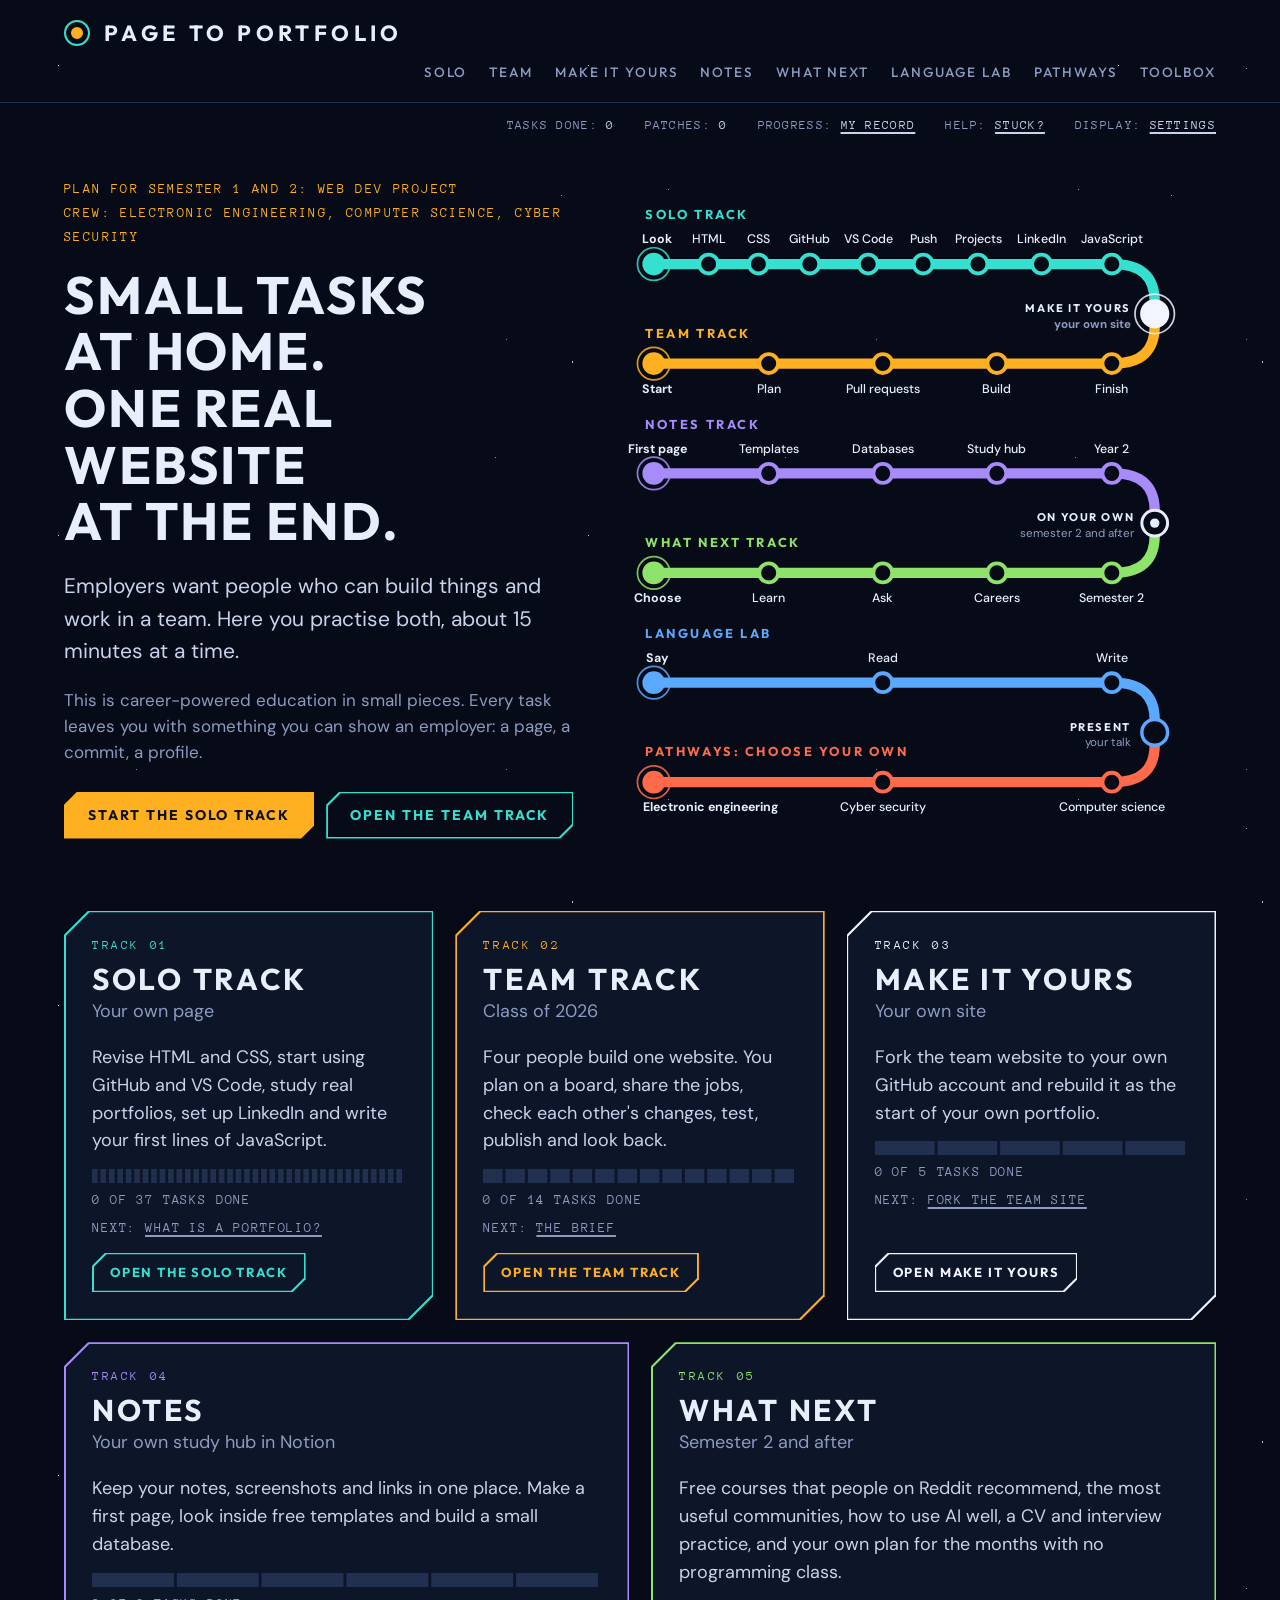
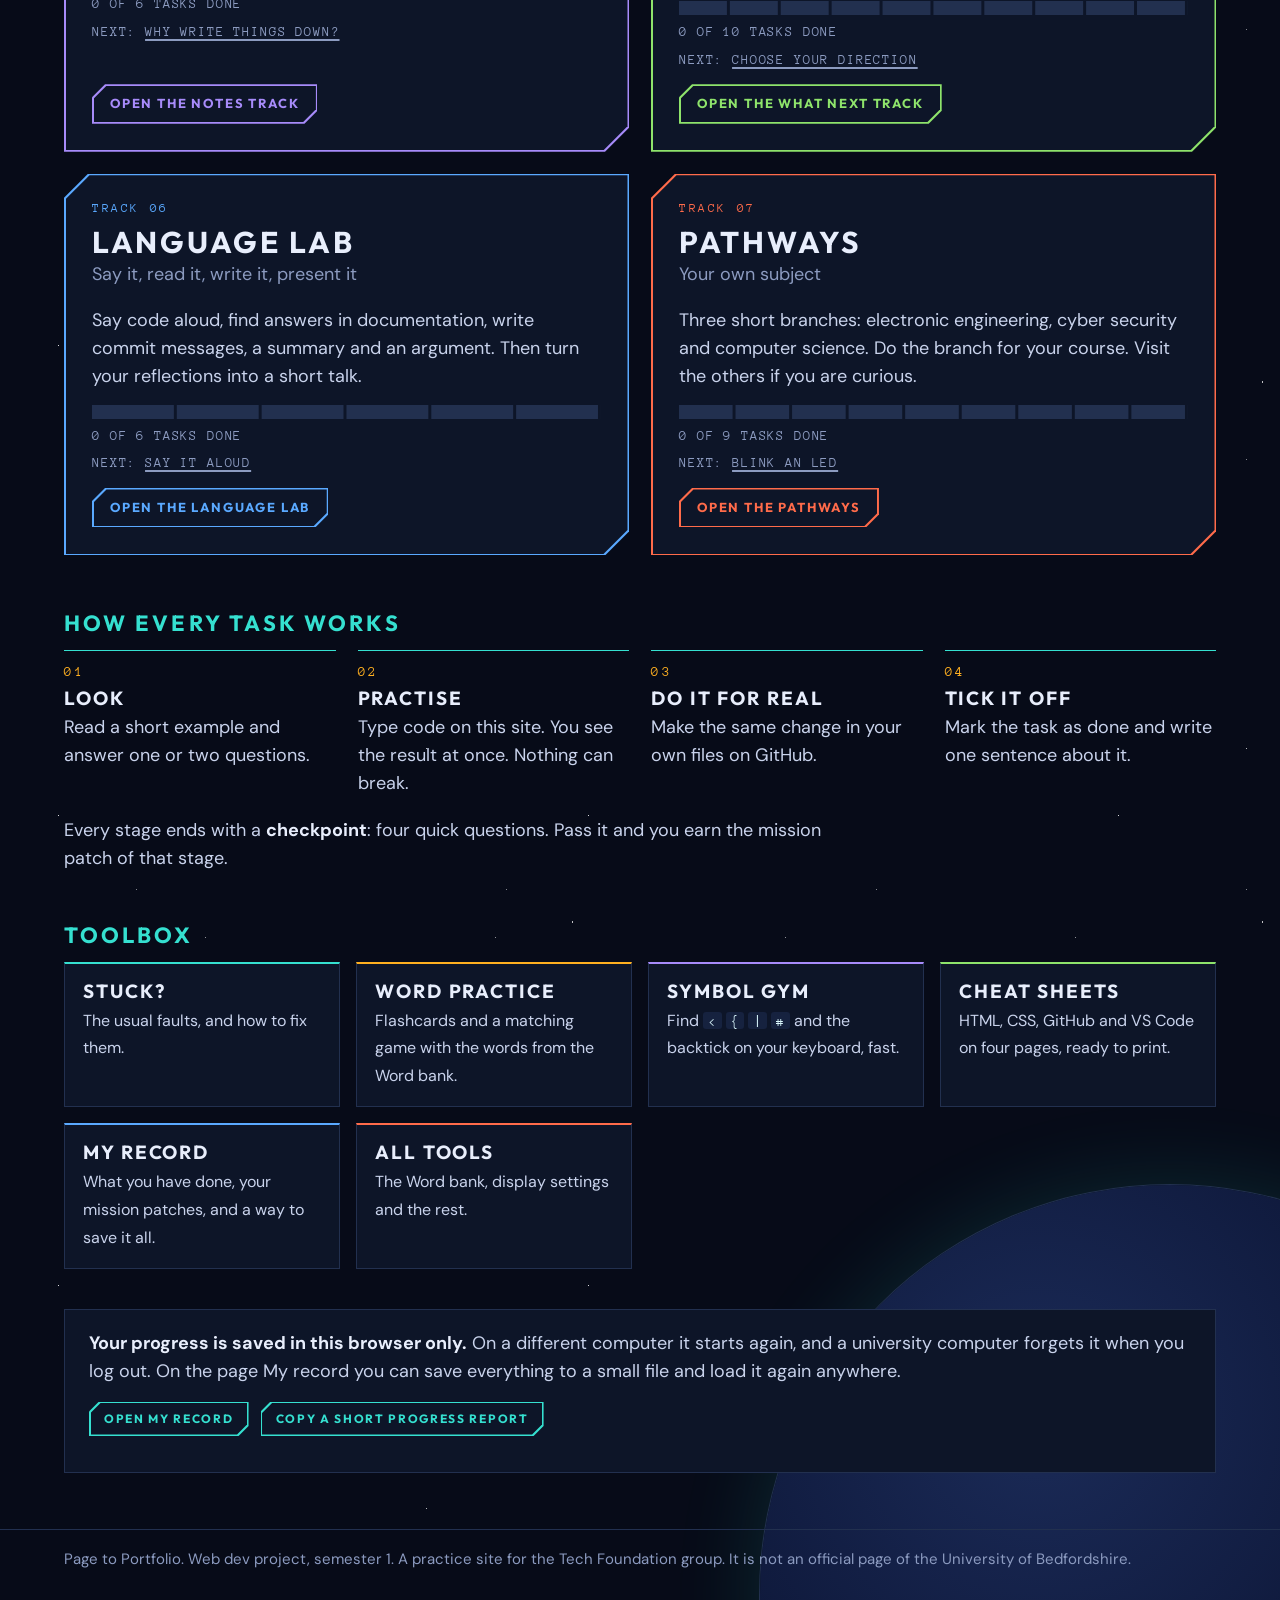
==== commit 73b3ca00: "Add files via upload" ====
--- a/index.html
+++ b/index.html
@@ -529,7 +529,8 @@
         <div class="site">
           <h3>A. A practice portfolio</h3>
           <p>Made with HTML and CSS only, as a course exercise. The author says it is an example and not a real portfolio.</p>
-          <p><a href="https://github.com/theodoremoreland/PortfolioExample">Open the project page</a>, then follow the link to the live site in the README.</p>
+          <!-- The way to portfolio A goes through its README on GitHub, so the link to click is named (her note of 25 November, 14:55). -->
+          <p><a href="https://github.com/theodoremoreland/PortfolioExample">Open the project page</a> on GitHub. Scroll down, past the list of files. The text under it is the README. Near its top, click the blue link <b>Visit the webpage</b>: it opens portfolio A.</p>
         </div>
         <div class="site">
           <h3>B. A computer science student</h3>
@@ -577,7 +578,7 @@
            Checked against the three real pages on 25 November 2026. Real pages change: look at them again each term. -->
       <details class="reveal full">
         <summary>Compare with our notes</summary>
-        <p class="quiet">One answer for every box. Your notes can be much shorter. In the last row there is no wrong answer: those are our picks.</p>
+        <p class="quiet">One answer for every box. Your notes can be much shorter. In the last row there is no wrong answer: those are possible picks.</p>
         <div class="tablewrap">
           <table class="answergrid">
             <thead><tr><th>Question</th><th>A. Practice portfolio</th><th>B. Student</th><th>C. Engineer</th></tr></thead>
@@ -595,23 +596,27 @@
                 <td data-col="B. Student">Four: an app that helps new parents with the cost of essentials, a chat app, a small social network and a workout app that uses AI. Each one has a title, one sentence, labels for the technology and a link to see it. Three of them also link to their code.</td>
                 <td data-col="C. Engineer">Four: a video course, a web app that works with Spotify, a colour theme for code editors with “100k+ Installs”, and the old version of this portfolio. Each one has a picture, a title and a short description. A link at the end opens the full list.</td></tr>
               <tr><th scope="row">How can you contact the person?</th>
-                <td data-col="A. Practice portfolio">Only two links, at the very end under Socials: LinkedIn and GitHub. No email address and no form.</td>
-                <td data-col="B. Student">In the contact section: <b class="ui">Email Me</b>, LinkedIn, GitHub and <b class="ui">Download Resume</b>. The button <b class="ui">Get in Touch</b> at the top jumps there. LinkedIn and GitHub are in the footer too.</td>
-                <td data-col="C. Engineer">No email address and no form. Under the menu there are links to GitHub, LinkedIn, CodePen, Instagram and Goodreads. An employer would use LinkedIn.</td></tr>
+                <!-- Each answer in this row ends with who might use which link (her note of 27 November, 19:59): not only "an employer". -->
+                <td data-col="A. Practice portfolio">Only two links, at the very end under Socials: LinkedIn and GitHub. No email address and no form. <span class="who-uses"><b>It depends who is looking.</b> A recruiter would probably send a message on LinkedIn. A tech lead (the developer who leads a team) might open GitHub first, to look at the code.</span></td>
+                <td data-col="B. Student">In the contact section: <b class="ui">Email Me</b>, LinkedIn, GitHub and <b class="ui">Download Resume</b>. The button <b class="ui">Get in Touch</b> at the top jumps there. LinkedIn and GitHub are in the footer too. <span class="who-uses"><b>It depends who is looking.</b> A recruiter might send an email or a LinkedIn message, and download the résumé (the CV) to show it to the team. A tech lead might open GitHub, to read the code of the projects.</span></td>
+                <td data-col="C. Engineer">No email address and no form. Under the menu there are links to GitHub, LinkedIn, CodePen, Instagram and Goodreads. <span class="who-uses"><b>It depends who is looking.</b> A recruiter would probably send a message on LinkedIn. A tech lead might look at GitHub or CodePen (a website for small pieces of code that run in the browser), to see how she codes. Instagram and Goodreads show a little of her life outside work.</span></td></tr>
               <tr><th scope="row">One idea I want to borrow</th>
-                <td data-col="A. Practice portfolio"><b class="pick">Our pick:</b> the Photos section. Six real photos of classes and teams, each with a short caption and a year. They show a person who works with other people.</td>
-                <td data-col="B. Student"><b class="pick">Our pick:</b> the button <b class="ui">Get in Touch</b> at the top. One click, and the visitor is at the contact section.</td>
-                <td data-col="C. Engineer"><b class="pick">Our pick:</b> a number as evidence. “100k+ Installs” says more than “a popular theme”. If 25 classmates used your page, say so.</td></tr>
+                <td data-col="A. Practice portfolio"><b class="pick">Possible pick:</b> the Photos section. Six real photos of classes and teams, each with a short caption and a year. They show a person who works with other people.</td>
+                <td data-col="B. Student"><b class="pick">Possible pick:</b> the button <b class="ui">Get in Touch</b> at the top. One click, and the visitor is at the contact section.</td>
+                <td data-col="C. Engineer"><b class="pick">Possible pick:</b> a number as evidence. “100k+ Installs” says more than “a popular theme”. If 25 classmates used your page, say so.</td></tr>
             </tbody>
           </table>
         </div>
-        <p><b>More things we noticed</b></p>
+        <p><b>More things to notice</b></p>
         <div class="cards3">
           <div class="site">
             <h3>A. Practice portfolio</h3>
             <ul>
               <li>The sections come in a clear order: about me, skills, work experience, projects, photos, social links.</li>
-              <li>It opens with a video. You do not need one.</li>
+              <!-- A video: not necessary, but a channel or one unlisted demo can be linked (her note of 27 November, 20:01).
+                   Unlisted, as YouTube Help "Change video privacy settings" says on 27 November 2026: anyone with the link can watch and
+                   reshare it; it is not on the Videos tab of the channel, and not in search unless someone adds it to a public playlist. -->
+              <li>It opens with a video. It is not necessary, but a video can help. If you have a YouTube channel where you talk about engineering, technology or programming, you could link it. You can also record one short video, for example a demo of your project, and upload it to YouTube as <b>unlisted</b>. An unlisted video is not shown on your channel or in YouTube's search: only people who have the link can watch it. Put the link in your portfolio. (They can pass the link on, so do not put anything private in the video.)</li>
               <li>Some words say REDACTED. The author hid them on purpose, because the page is an example. “Redacted” means hidden from the reader.</li>
               <li>Everything else is possible with the HTML and CSS you already know.</li>
             </ul>
@@ -654,10 +659,209 @@
       </div>
       <div class="callout careful read"><b>Borrow ideas. Do not copy.</b><p>You can borrow an idea, such as “put the projects first”. Do not copy another person's text, pictures or exact design. It is their work, and employers notice.</p></div>
     </div>
+    <!-- Learn an idea with Copilot (her note of 27 November, 20:13): Microsoft Copilot, which the students have through the university, as a teacher.
+         Steps, then three parts to open: prompt 1 (teach me, HTML and CSS only, my time), prompts 2 to 4 (simpler, explain and test me, a plan
+         for my time), and the rules. The rules follow the task AI as a study partner (x-4). Checked in Microsoft's help pages on 27 November 2026:
+         Copilot Chat is at m365copilot.com; a work or school account shows a shield (enterprise data protection); in the message box,
+         + then "Upload images and files" takes PNG and JPG. The university's own AI page could not be opened: check it and the unit's rules. -->
+    <div class="block" data-label="Learn it with Copilot">
+      <p class="read">You have Microsoft Copilot through the university. It is an AI chat, and it can be a patient teacher. It can explain an idea that you like, show you a small version of it in HTML and CSS, and make the code simpler until you understand every line. It never sighs when you ask again.</p>
+      <!-- The first rule, in a red frame at the top (her note of 27 November, 22:25): beginners should never ask AI to do the task for them;
+           faster, but you forget; the child who uses AI for every sum; the basics still have to be learned.
+           Her note of 28 November, 07:05: just "Think of a child", and a friendly ending after the two lists that appeals to their common sense
+           and to their wish to learn properly. -->
+      <div class="callout rule read"><b>The first rule: do not ask AI to do the task for you</b>
+        <p>Yes, it would be faster. You would also forget all of it by next week. Even the part where it was faster.</p>
+        <p>Think of a child in primary school who asks AI for every sum. Seven plus five? AI. Six times eight? AI. The homework is perfect, and the child is very proud. Then come fractions, percentages and long division, and the child is lost, because the basics are not there. Nobody can build on numbers that they never learned.</p>
+        <p>HTML and CSS are your seven plus five. Layout, JavaScript, Python and every job interview with a coding test stand on them. So AI is welcome, but as a teacher, not as a ghost writer. You write the code. AI helps you understand it.</p>
+        <div class="slip-pair">
+          <div><p class="label ok">Ask it to</p><ul>
+            <li>explain an idea or a line of code</li>
+            <li>show you a small example, then you write your own</li>
+            <li>make an explanation simpler</li>
+            <li>test you with a few questions</li>
+            <li>tell you why your code does not work</li>
+          </ul></div>
+          <div><p class="label bad">Do not ask it to</p><ul>
+            <li>do the task for you</li>
+            <li>write your page</li>
+            <li>give you the final code to copy</li>
+            <li>answer the checkpoint questions</li>
+          </ul></div>
+        </div>
+        <p class="rule-end">You already know this, really. You came to university to understand how things work, not just to get them done, so let AI help you learn more, not think less. Your future self, in your first coding interview, will be very glad that you did.</p>
+      </div>
+      <!-- "Who you are" means you as a student: what you study, and that you are a beginner (her note of 27 November, 22:27). -->
+      <p class="read">A <b>prompt</b> is the message that you type to the AI. First tell it who you are as a student: for example, that you study computer science and that you are a beginner. It does not need your name. Then tell it what you know, what you want and how much time you have. The prompts are in the steps below: copy one, then change the parts in square brackets.</p>
+      <!-- The steps, with the prompts inside them in the order of use (her note of 27 November, 22:30): a new portfolio from the list, two ideas,
+           the Snipping Tool on Windows, the picture and the words in two easy parts, prompt 1 in step 5 and prompts 2 to 4 in step 6.
+           Checked in Microsoft's help on 27 November 2026: Snipping Tool opens from Start (type snipping tool) or with Windows logo key + Shift + S;
+           choose the snipping mode, then New; after a snip, Windows 11 saves it in the Screenshots folder. -->
+      <ol class="steps read">
+        <li><b>Find a new portfolio.</b> Go back to the list <a href="https://github.com/emmabostian/developer-portfolios">developer-portfolios on GitHub</a> and choose a portfolio that you have not looked at yet.</li>
+        <li><b>Choose two ideas that you like</b> on that portfolio, and write them in this box, one on each line. For example: “the projects are cards with a picture”, or “a button at the top jumps to the contact details”.
+          <div class="field">
+            <label for="look2-ideas">Two ideas that I like</label>
+            <textarea class="notes" id="look2-ideas" data-save="look2-ideas"></textarea>
+          </div>
+        </li>
+        <li><b>Take a screenshot of one of the two ideas.</b>
+          <ul>
+            <li><b>Windows, with the Snipping Tool:</b> click Start, type <code>snipping tool</code> and open it. Choose the snipping mode <b class="ui">Rectangle</b>, click <b class="ui">New</b>, and drag over the part that you want. The picture is copied, ready to paste, and Windows 11 also saves it in Pictures, in the folder Screenshots. The quick way to the same tool: press the Windows key + Shift + S, then drag.</li>
+            <li><b>Mac:</b> press Command + Shift + 4, then drag over the part that you want. The picture is saved on your desktop.</li>
+          </ul>
+        </li>
+        <li><b>Open Copilot with your university account.</b> Go to <a href="https://m365copilot.com">m365copilot.com</a> and sign in with the account that ends in <code>@study.beds.ac.uk</code>. Look for a small shield at the top of the chat. It shows that your chat is protected.</li>
+        <li><b>Give Copilot the picture and prompt 1</b>, in one message.
+          <ul>
+            <li><b>First the picture.</b> Windows: click in the message box and press Ctrl + V. Mac: click the <b class="ui">+</b> by the message box, choose <b class="ui">Upload images and files</b>, and pick the screenshot on your desktop. You should now see a small copy of your picture in the message box. (On Windows, if nothing appears, use the <b class="ui">+</b> in the same way and pick the picture in Pictures, Screenshots.)</li>
+            <li><b>Then the words.</b> Click <b class="ui">Copy prompt 1</b> below, paste the prompt into the same message box, and change the parts in square brackets. Then send the message.</li>
+            <li>No picture at all? Describe the idea in words in the prompt. That works too.</li>
+          </ul>
+          <p class="prompt-head"><b>Prompt 1: Teach me this idea</b></p>
+          <pre class="code prompt" id="look2-prompt-1">Be my web design teacher. I am a foundation year student of [computer science / cyber security / electronic engineering] at university, and a beginner in coding. I know only basic HTML and CSS: headings, paragraphs, lists, links, images, classes, colours, fonts, margin, padding and border.
+The screenshot shows an idea that I like on a developer's portfolio: [describe the idea in one sentence, for example: each project is a card with a picture, a title and one sentence].
+I do not want to copy their page. Please:
+1. Explain in simple English how this idea works.
+2. Show me a very simple version in HTML and CSS, with no JavaScript. Use only the HTML and CSS from my list, your own example text and different colours.
+3. You may use one new thing that is not on my list. If you do, put it in a separate section called "One new thing", explain it very clearly and show it in a small example.
+4. Explain every example line by line, one short sentence for each line.
+I have [1 day / 1 week] to add this to my own page.</pre>
+          <p class="btnrow"><button type="button" class="btn small" data-copy-text="look2-prompt-1">Copy prompt 1</button></p>
+          <p><b>Why say how much time you have?</b> With 1 day, Copilot should suggest one small thing that you can finish. With 1 week, it can split a bigger idea into small steps.</p>
+        </li>
+        <li><b>Ask again.</b> The first answer is rarely the best one. People who use AI well ask again and again. Choose the prompt that fits, copy it into the same chat, and send it.
+          <p class="prompt-head"><b>Prompt 2: Make it simpler.</b> Use it when the answer is long, or has words and code that you do not know.</p>
+          <!-- Only the HTML and CSS from my list, plus at most one new thing in its own section, and every example line by line (her note of 27 November, 22:32). -->
+          <pre class="code prompt" id="look2-prompt-2">This is too difficult for me. Make it simpler: fewer lines, and only the HTML and CSS from my list. You may give me one new thing that is not on my list. If you do, put it in a separate section called "One new thing", explain it very clearly and show it in a small example. Explain every example line by line, one short sentence for each line.</pre>
+          <p class="btnrow"><button type="button" class="btn small" data-copy-text="look2-prompt-2">Copy prompt 2</button></p>
+          <p class="prompt-head"><b>Prompt 3: Explain it and test me.</b> Use it for a line that you do not understand.</p>
+          <pre class="code prompt" id="look2-prompt-3">Explain line [number] again, with an example from everyday life. Then ask me three short questions to check that I understand the code. Ask one question at a time, and wait for my answer.</pre>
+          <p class="btnrow"><button type="button" class="btn small" data-copy-text="look2-prompt-3">Copy prompt 3</button></p>
+          <p class="prompt-head"><b>Prompt 4: Plan it for my time.</b> Use it when you understand the idea and want to build it.</p>
+          <pre class="code prompt" id="look2-prompt-4">I have [1 day / 1 week], about [20 minutes] a day. Split the work into small steps that fit this time. After each step, tell me how I can check that it works.</pre>
+          <p class="btnrow"><button type="button" class="btn small" data-copy-text="look2-prompt-4">Copy prompt 4</button></p>
+        </li>
+        <li><b>Keep the chat,</b> or copy the useful parts into your notes. You will use the idea on your own page in Mission&nbsp;08, <a href="#s-html-6">Put it together</a>, and Mission&nbsp;14, <a href="#s-css-5">Style your page</a>.</li>
+      </ol>
+      <details class="reveal read">
+        <summary>Use Copilot fairly, with three activities</summary>
+        <ul>
+          <li><b>Use your university account.</b> Check for the shield: then your chat is protected.</li>
+          <li><b>Borrow the idea, not the page.</b> Ask Copilot to teach you how an idea works. Do not ask it to copy another person's text, pictures or design.</li>
+          <li><b>Keep private things out.</b> No passwords, no personal details, and no classmate's work without asking them.</li>
+          <li><b>Check what it tells you.</b> AI makes mistakes, and it sometimes invents tags that do not exist. Try the code, and ask your tutor if something looks strange.</li>
+          <li><b>If you cannot explain the code, it is not yours yet.</b> Type it yourself, change it, and ask again until every line makes sense.
+            <!-- Three activities to open, right under this rule (her note of 27 November, 22:36): choose the explanation, fill the gaps in the explanation,
+                 explain it yourself. The code uses only the HTML of Missions 04 to 07. Each one has its answers, and a prompt for more practice.
+                 Activities 1 and 2: the prompt gives Copilot the link to this website and asks it for new HTML at the same level, then the same
+                 kind of question (her note of 28 November, 07:25: not the code from the chat). The address is the Link in her README.
+                 Activity 3 still asks about the code from the student's own chat: explaining that code is the point of the rule above. -->
+            <p class="try-intro">Can you explain it? Practise with these three activities. They use the HTML from Missions&nbsp;04 to 07, and each one has the answers. Then each one gives you a prompt, so that you can practise more with Copilot.</p>
+            <details class="reveal try">
+              <summary><span class="act-num">Activity 1</span> Choose the right explanation</summary>
+              <p>Copilot gave you this code for a project card. Below are three explanations of the picture line and three of the link line. Only one of each is right. AI sometimes gives explanations like the wrong ones, so learn to spot them.</p>
+<pre class="code softwrap"><code>&lt;h2&gt;My first web page&lt;/h2&gt;
+&lt;img src="images/cat.jpg" alt="A ginger cat asleep on a laptop"&gt;
+&lt;p&gt;A page about my study partner.&lt;/p&gt;
+&lt;a href="https://github.com/your-name"&gt;See the code&lt;/a&gt;</code></pre>
+              <div class="quiz">
+                <fieldset class="q ask" data-right="2">
+                  <legend>Line 2, the <code>&lt;img&gt;</code>. Which explanation is right?</legend>
+                  <div class="q-opts">
+                    <button type="button">It shows the picture, and the words in alt appear under it as a caption.</button>
+                    <button type="button">It shows the picture cat.jpg from the folder images. The words in alt take the place of the picture when someone cannot see it.</button>
+                    <button type="button">It makes a link to the picture. Click the words in alt, and the picture opens.</button>
+                  </div>
+                  <p class="q-why" hidden><code>src</code> (source) says which file to show. <code>alt</code> (alternative text) is read aloud by a screen reader, and the browser shows it when the file does not load. It is not a caption: for a caption you need <code>&lt;figure&gt;</code> and <code>&lt;figcaption&gt;</code>. And a link needs <code>&lt;a&gt;</code>.</p>
+                </fieldset>
+                <fieldset class="q ask" data-right="3">
+                  <legend>Line 4, the <code>&lt;a&gt;</code>. Which explanation is right?</legend>
+                  <div class="q-opts">
+                    <button type="button">a is short for address. The line writes the address of the GitHub page on your page.</button>
+                    <button type="button">It shows the GitHub page inside your page, under the paragraph.</button>
+                    <button type="button">It makes the words “See the code” a link. href says where the link goes: here, a page on GitHub.</button>
+                  </div>
+                  <p class="q-why" hidden><code>a</code> is short for anchor, and <code>href</code> (hypertext reference) says where the link goes. The visitor sees only the words “See the code”. The GitHub page opens when they click them.</p>
+                </fieldset>
+              </div>
+              <p class="prompt-head"><b>More practice with Copilot.</b> Copy this prompt into Copilot. The link shows Copilot the website that you learn on, so it can write new HTML at your level. Then it asks you the same kind of question. When you finish, type: <i>Another one, please.</i></p>
+              <pre class="code prompt" id="look2-try-1">Be my web design teacher. I am a beginner, and I am learning HTML on this website: https://monikapietruch-uob.github.io/web-dev-project-sem-1/
+Write a new short piece of HTML at my level, 4 to 6 lines. Use only headings, paragraphs, lists, links and images, like the HTML missions on that website. No CSS and no JavaScript.
+Then choose one line. Give me three short explanations of that line, labelled A, B and C. Only one of them is right. Do not tell me which one. Wait for my answer, then tell me if I am right, and why the other two explanations are wrong.</pre>
+              <p class="btnrow"><button type="button" class="btn small" data-copy-text="look2-try-1">Copy the prompt</button></p>
+            </details>
+            <details class="reveal try">
+              <summary><span class="act-num">Activity 2</span> Fill the gaps in the explanation</summary>
+              <p>You asked Copilot to explain this code, one line at a time. Some words are missing from its explanation. Type them in the gaps, and choose from the words in the box. One word is extra.</p>
+<pre class="code softwrap"><code>&lt;h2&gt;Find me online&lt;/h2&gt;
+&lt;ul&gt;
+  &lt;li&gt;&lt;a href="https://github.com/your-name"&gt;GitHub&lt;/a&gt;&lt;/li&gt;
+  &lt;li&gt;&lt;a href="https://www.linkedin.com/in/your-name"&gt;LinkedIn&lt;/a&gt;&lt;/li&gt;
+&lt;/ul&gt;</code></pre>
+              <div class="gaps">
+                <p class="wordbox"><b>Words:</b> closes · heading · indentation · item · link · ordered · text · unordered · where</p>
+                <p><b>Line 1:</b> <code>&lt;h2&gt;</code> makes a <input type="text" class="gap" data-answer="heading" aria-label="Gap 1" autocomplete="off" spellcheck="false">, a little smaller than an <code>&lt;h1&gt;</code>.</p>
+                <p><b>Line 2:</b> <code>&lt;ul&gt;</code> starts an <input type="text" class="gap" data-answer="unordered" aria-label="Gap 2" autocomplete="off" spellcheck="false"> list, so the browser shows bullet points.</p>
+                <p><b>Line 3:</b> <code>&lt;li&gt;</code> is one list <input type="text" class="gap" data-answer="item" aria-label="Gap 3" autocomplete="off" spellcheck="false">. Inside it, <code>&lt;a&gt;</code> makes a <input type="text" class="gap" data-answer="link" aria-label="Gap 4" autocomplete="off" spellcheck="false">, and <code>href</code> says <input type="text" class="gap" data-answer="where" aria-label="Gap 5" autocomplete="off" spellcheck="false"> it goes. “GitHub” is the link <input type="text" class="gap" data-answer="text" aria-label="Gap 6" autocomplete="off" spellcheck="false">: the word that people click.</p>
+                <p><b>Lines 3 and 4</b> start with two spaces, because they are inside the list. This is called <input type="text" class="gap" data-answer="indentation" aria-label="Gap 7" autocomplete="off" spellcheck="false">.</p>
+                <p><b>Line 5:</b> <code>&lt;/ul&gt;</code> <input type="text" class="gap" data-answer="closes|ends" aria-label="Gap 8" autocomplete="off" spellcheck="false"> the list.</p>
+                <p class="btnrow"><button type="button" class="btn small gap-check">Check my answers</button></p>
+                <p class="quiet gap-status" role="status"></p>
+              </div>
+              <details class="reveal">
+                <summary>Show the answers</summary>
+                <p>1 heading, 2 unordered, 3 item, 4 link, 5 where, 6 text, 7 indentation, 8 closes.</p>
+                <p>The extra word is <b>ordered</b>: an ordered list starts with <code>&lt;ol&gt;</code>, and the browser shows numbers.</p>
+              </details>
+              <p class="prompt-head"><b>More practice with Copilot.</b> Copy this prompt into Copilot. The link shows Copilot the website that you learn on, so it can write new HTML at your level. Then it makes a gap-fill like this one. When you finish, type: <i>Another one, please.</i></p>
+              <pre class="code prompt" id="look2-try-2">Be my web design teacher. I am a beginner, and I am learning HTML on this website: https://monikapietruch-uob.github.io/web-dev-project-sem-1/
+Write a new short piece of HTML at my level, 4 to 6 lines. Use only headings, paragraphs, lists, links and images, like the HTML missions on that website. No CSS and no JavaScript.
+Then explain it line by line, one short sentence for each line, but leave out one important word in each sentence and write ____ instead. Under the sentences, list the missing words in a mixed-up order. Wait for my answers, then check them.</pre>
+              <p class="btnrow"><button type="button" class="btn small" data-copy-text="look2-try-2">Copy the prompt</button></p>
+            </details>
+            <details class="reveal try">
+              <summary><span class="act-num">Activity 3</span> Explain it yourself</summary>
+              <p>Now you are the teacher. Explain this code to a classmate, one short sentence for each line. Use your own words.</p>
+<pre class="code softwrap"><code>&lt;figure&gt;
+  &lt;img src="images/sofa.jpg" alt="Somebody asleep on a sofa under a striped blanket"&gt;
+  &lt;figcaption&gt;My revision plan, day 3.&lt;/figcaption&gt;
+&lt;/figure&gt;</code></pre>
+              <div class="field">
+                <label for="look2-explain">My explanation, line by line</label>
+                <textarea class="notes" id="look2-explain" data-save="look2-explain"></textarea>
+              </div>
+              <details class="reveal">
+                <summary>Compare with a model answer</summary>
+                <ol>
+                  <li><b>Line 1:</b> <code>&lt;figure&gt;</code> starts a frame that holds the picture and its caption together. The frame itself is not shown on the page.</li>
+                  <li><b>Line 2:</b> <code>&lt;img&gt;</code> shows the picture sofa.jpg from the folder images. The alt text takes the place of the picture for people who cannot see it. The line is moved in, because it is inside the figure.</li>
+                  <li><b>Line 3:</b> <code>&lt;figcaption&gt;</code> is the caption: the words “My revision plan, day 3.” appear under the picture.</li>
+                  <li><b>Line 4:</b> <code>&lt;/figure&gt;</code> closes the frame.</li>
+                </ol>
+                <p>Your words can be different, and that is the point. If you can say it in your own words, you understand it.</p>
+              </details>
+              <p class="prompt-head"><b>Now with your own code.</b> Explain the code from your Copilot chat in the same way. Then copy this prompt into the same chat, and put your explanation where the square brackets are.</p>
+              <pre class="code prompt" id="look2-try-3">I will explain the code that you gave me in this chat, line by line, in my own words. Check my explanation. For each line, tell me if it is right. If it is not, explain my mistake in simple English. Do not rewrite the code, and do not give me new code.
+My explanation: [paste your explanation here]</pre>
+              <p class="btnrow"><button type="button" class="btn small" data-copy-text="look2-try-3">Copy the prompt</button></p>
+            </details>
+          </li>
+          <!-- Her words for the rule about marked work (her note of 27 November, 22:36). -->
+          <li><b>In your future studies, you have to ask every lecturer about their policy on AI and coding, and stick to it.</b> The policy can be different in every unit, and even in every assignment, so read the brief too. If AI is allowed, say that you used it, and how. You are responsible for what you hand in.</li>
+        </ul>
+      </details>
+    </div>
     <div class="block" data-label="Reflect">
+      <!-- The three portfolios are named again, because the Copilot block now comes between them and this question;
+           and a second question about Copilot (her notes of 27 November, 22:37). -->
       <div class="field read">
-        <label for="r-s-look-2">Which of the three people would you invite to an interview first? Give one reason.</label>
+        <label for="r-s-look-2">Think back to the three portfolios at the start of this mission: A, the practice portfolio; B, the student; C, the engineer. If you were the employer, which person would you invite to an interview first? Give one reason.</label>
         <textarea class="notes" id="r-s-look-2" data-save="r-s-look-2"></textarea>
+      </div>
+      <div class="field read">
+        <label for="r-s-look-2-ai">Now think about Copilot. Which prompt helped you most, and why? Then choose one line of code from your chat and explain it in your own words.</label>
+        <textarea class="notes" id="r-s-look-2-ai" data-save="r-s-look-2-ai"></textarea>
       </div>
     </div>
   </div>
@@ -667,7 +871,7 @@
 <article class="view task" id="s-html-1" data-track="solo" data-stage="html" data-title="The skeleton of a page" data-mins="10" data-level="revise">
   <div class="wrap">
     <div class="block" data-label="Look">
-      <p class="read">Every web page has the same skeleton. You do not learn it by heart. You copy it, and then you write in two places. In the code, the two places are highlighted.</p>
+      <p class="read">Every web page has the same skeleton. You do not learn it by heart. You copy it, and then you write two things of your own: the title and the body. In the code, they are highlighted.</p>
       <div class="codelook">
 <pre class="code"><code>&lt;!DOCTYPE html&gt;
 &lt;html lang="en"&gt;
@@ -685,10 +889,23 @@
       </div>
       <div class="cards3 full">
         <div class="site"><p class="label">Copy</p><h3>The skeleton</h3><p>Every line that is not highlighted, from <code>&lt;!DOCTYPE html&gt;</code> at the top to <code>&lt;/html&gt;</code> at the bottom. These lines are the same on every page. Nobody types them from memory. Everybody copies them.</p></div>
-        <div class="site"><p class="label">Place 1</p><h3>The title</h3><p>The words between <code>&lt;title&gt;</code> and <code>&lt;/title&gt;</code>. They are the name of the page. You see them on the browser tab, not on the page. The big “Robin Vale” on the page is <b>not</b> the title. It is a heading, and it comes from Place 2.</p></div>
-        <div class="site"><p class="label">Place 2</p><h3>The body</h3><p>Everything between <code>&lt;body&gt;</code> and <code>&lt;/body&gt;</code>. This is the page that visitors see. Here it is one heading, the big “Robin Vale”, and one paragraph.</p></div>
-      </div>
-      <p class="read">Later you will make files of your own. Start each one with the skeleton. This button copies it, with the two places empty.</p>
+        <div class="site"><p class="label">You write</p><h3>The title</h3><p>The words between <code>&lt;title&gt;</code> and <code>&lt;/title&gt;</code>. They are the name of the page. You see them on the browser tab, not on the page. The big “Robin Vale” on the page is <b>not</b> the title. It is a heading, and you write it between <code>&lt;body&gt;</code> and <code>&lt;/body&gt;</code>.</p></div>
+        <div class="site"><p class="label">You write</p><h3>The body</h3><p>Everything between <code>&lt;body&gt;</code> and <code>&lt;/body&gt;</code>. This is the page that visitors see. Here it is one heading, the big “Robin Vale”, and one paragraph.</p></div>
+      </div>
+      <!-- Look closely: html, head and body in red pen, like the list tags in Mission 05 (her note of 27 November, 22:41: more places with this kind of explanation). -->
+      <p class="read"><b>Look closely.</b> The skeleton has two big parts, the head and the body. Each one has a tag at its start and a tag at its end, and the whole page sits between <code>&lt;html&gt;</code> and <code>&lt;/html&gt;</code>. These tags are easy to miss, so here is the same code again, with them in red.</p>
+<pre class="code marked read"><code>&lt;!DOCTYPE html&gt;
+<span class="hl-red">&lt;html lang="en"&gt;</span><span class="pen-note">The page starts.<span class="pn-more">en = English</span></span>
+  <span class="hl-red">&lt;head&gt;</span><span class="pen-note">The head starts.<span class="pn-more">Facts about the page, not on the page.</span></span>
+    &lt;meta charset="utf-8"&gt;
+    &lt;title&gt;<span class="hl">Robin Vale | Portfolio</span>&lt;/title&gt;<span class="pen-note">You write this: the name on the tab.</span>
+  <span class="hl-red">&lt;/head&gt;</span><span class="pen-note">The head ends.</span>
+  <span class="hl-red">&lt;body&gt;</span><span class="pen-note">The body starts.<span class="pn-more">Everything that people see.</span></span>
+    <span class="hl">&lt;h1&gt;Robin Vale&lt;/h1&gt;</span><span class="pen-note">You write this: what people see.</span>
+    <span class="hl">&lt;p&gt;I study computer science.&lt;/p&gt;</span>
+  <span class="hl-red">&lt;/body&gt;</span><span class="pen-note">The body ends.</span>
+<span class="hl-red">&lt;/html&gt;</span><span class="pen-note">The page ends.</span></code></pre>
+      <p class="read">Later you will make files of your own. Start each one with the skeleton. This button copies it, with the title and the body empty.</p>
 <pre id="skeleton-text" hidden>&lt;!DOCTYPE html&gt;
 &lt;html lang="en"&gt;
   &lt;head&gt;
@@ -700,6 +917,47 @@
   &lt;/body&gt;
 &lt;/html&gt;</pre>
       <p class="btnrow read"><button type="button" class="btn small" data-copy-text="skeleton-text">Copy the skeleton</button></p>
+      <!-- The same skeleton in VS Code, with Emmet (her note of 27 November, 20:18). Taught again in VS Code on your own computer (s-vsc-3)
+           and on cheat sheet 3. Checked on 27 November 2026: Emmet is built into VS Code; in an .html file, ! appears in the list of
+           suggestions, and Enter (or Tab) writes the skeleton. The paragraph about the two small differences (viewport, Document) is gone,
+           and in its place a drawing of exactly what VS Code shows, with no details about the differences (her notes of 27 November,
+           22:38 and 22:39, with her screenshot of VS Code). -->
+      <!-- Her note of 28 November, 07:28: not "Later" twice in a row; say that this is for reference only, and that VS Code comes in future missions. -->
+      <div class="callout tip read"><b>Just so you know: VS Code can write the skeleton for you</b>
+        <p>This is for reference only, so you do not need to do it now. You will work in VS Code in future missions. Then you will not need to copy the skeleton: VS Code can write it for you, with a helper called Emmet. This is what you will see:</p>
+        <figure class="vsx" role="img" aria-label="VS Code with a file called index.html. On line 1 is an exclamation mark. A red note says: you type it. Under it is a small list with two lines, an exclamation mark, which is chosen, and three exclamation marks. A red note says: press Enter or Tab. Beside the list, a box called Emmet Abbreviation shows the skeleton of a page: DOCTYPE html, html lang en, head, meta charset UTF-8, meta viewport, title Document, the end of the head, body, the end of the body and the end of html.">
+          <div class="vsx-win" aria-hidden="true">
+            <div class="vs-tabs"><span class="on">index.html</span></div>
+            <div class="vsx-line"><span class="n">1</span><span>!</span><span class="vsx-caret"></span><span class="pen-note">You type !</span></div>
+            <div class="vsx-pop">
+              <div class="vsx-sug">
+                <div class="hit"><svg viewBox="0 0 24 24"><path d="M14.5 3.5a5 5 0 0 0-4.9 6.4L3.5 16l4.5 4.5 6.1-6.1a5 5 0 0 0 6.4-4.9l-3 3-3.5-.9-.9-3.5z"/></svg>!</div>
+                <div><svg viewBox="0 0 24 24"><path d="M14.5 3.5a5 5 0 0 0-4.9 6.4L3.5 16l4.5 4.5 6.1-6.1a5 5 0 0 0 6.4-4.9l-3 3-3.5-.9-.9-3.5z"/></svg>!!!</div>
+                <span class="pen-note up">Press Enter or Tab</span>
+              </div>
+              <div class="vsx-prev">
+                <p class="vsx-prev-top"><span>Emmet Abbreviation</span><span>✕</span></p>
+<pre>&lt;!DOCTYPE html&gt;
+&lt;html lang="en"&gt;
+&lt;head&gt;
+    &lt;meta charset="UTF-8"&gt;
+    &lt;meta name="viewport" content="width=device-width, initial-scale=1.0"&gt;
+    &lt;title&gt;Document&lt;/title&gt;
+&lt;/head&gt;
+&lt;body&gt;
+    <span class="vsx-caret"></span>
+&lt;/body&gt;
+&lt;/html&gt;</pre>
+              </div>
+            </div>
+          </div>
+        </figure>
+        <ol>
+          <li>Open an empty file whose name ends in <code>.html</code>, and type <code>!</code> (an exclamation mark).</li>
+          <li>A small list appears, with <code>!</code> at the top. Beside it, the box <b>Emmet Abbreviation</b> shows the skeleton that VS Code is ready to write.</li>
+          <li>Press Enter or Tab. The <code>!</code> turns into the whole skeleton.</li>
+        </ol>
+      </div>
       <div class="quiz read">
         <fieldset class="q ask" data-right="1">
           <legend>Where do you see the words of the <code>&lt;title&gt;</code>?</legend>
@@ -719,7 +977,7 @@
       </div>
     </div>
     <div class="block" data-label="Practise">
-      <p class="read">The skeleton is already in the editor. You write in the two places. Type the lines, or copy them from the example above and change the words.</p>
+      <p class="read">The skeleton is already in the editor. You write the title and the body. Type the lines, or copy them from the example above and change the words.</p>
       <ol class="steps read">
         <li>Line 5: between <code>&lt;title&gt;</code> and <code>&lt;/title&gt;</code>, type a name for your page. Watch the small tab above the result. Your words appear there, and not on the page.</li>
         <li>Line 8: type <code>&lt;h1&gt;</code>, then your name, then <code>&lt;/h1&gt;</code>.</li>
@@ -783,6 +1041,14 @@
 “tidy the room” does not mean “hide everything under the bed”.&lt;/p&gt;</code></pre>
         <div class="look" data-look="the big heading Robin Vale, the smaller heading About me, and two paragraphs of normal text."></div>
       </div>
+      <!-- Look closely: one element taken apart, and one paragraph on two lines, in red pen (her note of 27 November, 22:41: more places with this kind of explanation). -->
+      <p class="read"><b>Look closely.</b> Each heading and each paragraph has three parts: an opening tag, the words, and a closing tag. Together they make one element. Here is the first line of the code, taken apart. In your own code it stays on one line.</p>
+<pre class="code marked read"><code><span class="hl-red">&lt;h1&gt;</span><span class="pen-note">The opening tag: the heading starts.</span>
+Robin Vale<span class="pen-note">The words that people see.</span>
+<span class="hl-red">&lt;/h1&gt;</span><span class="pen-note">The closing tag: the heading ends.<span class="pn-more">It has a slash: /</span></span></code></pre>
+      <p class="read">One more thing. In the code, the second paragraph is on two lines, but on the page it is one paragraph. Pressing Enter in the code does not start a new paragraph. Only a new <code>&lt;p&gt;</code> does.</p>
+<pre class="code marked read"><code><span class="hl-red">&lt;p&gt;</span>I am learning HTML, CSS and how to explain to my robot that<span class="pen-note">One paragraph …</span>
+“tidy the room” does not mean “hide everything under the bed”.<span class="hl-red">&lt;/p&gt;</span><span class="pen-note">… on two lines.</span></code></pre>
       <p class="read"><b>Think:</b> what happens if a page has three <code>&lt;h1&gt;</code> headings?</p>
       <details class="reveal read">
         <summary>Check your answer</summary>
@@ -848,11 +1114,35 @@
 &lt;/ol&gt;</code></pre>
         <div class="look" data-look="the heading Skills with three bullet points: HTML, CSS, Carrying four cups of tea without a tray. Then the heading How I make a web page with a list numbered 1 to 3: Draw it on paper, Write the HTML, Add the CSS."></div>
       </div>
-      <p class="read"><b>Think:</b> why is the first list <code>&lt;ul&gt;</code> and the second <code>&lt;ol&gt;</code>? What is the difference on the page?</p>
+      <!-- Point at the list tags before the question (her note of 27 November, 21:48). On the page you see the words of the <li> lines;
+           the <ul> and <ol> around them are easy to miss. So the code comes again, with those four tags in red (span.hl-red)
+           and a red note beside each one (span.pen-note). -->
+      <p class="read"><b>Look closely.</b> On the page you see the words of the <code>&lt;li&gt;</code> lines. But each list also has one tag at its start and one tag at its end. They are easy to miss, so here is the same code again, with them in red.</p>
+      <pre class="code marked read"><code>&lt;h2&gt;Skills&lt;/h2&gt;
+<span class="hl-red">&lt;ul&gt;</span><span class="pen-note">The list starts.<span class="pn-more">ul = unordered list</span></span>
+  &lt;li&gt;HTML&lt;/li&gt;
+  &lt;li&gt;CSS&lt;/li&gt;
+  &lt;li&gt;Carrying four cups of tea without a tray&lt;/li&gt;
+<span class="hl-red">&lt;/ul&gt;</span><span class="pen-note">The list ends.</span>
+
+&lt;h2&gt;How I make a web page&lt;/h2&gt;
+<span class="hl-red">&lt;ol&gt;</span><span class="pen-note">The list starts.<span class="pn-more">ol = ordered list</span></span>
+  &lt;li&gt;Draw it on paper&lt;/li&gt;
+  &lt;li&gt;Write the HTML&lt;/li&gt;
+  &lt;li&gt;Add the CSS&lt;/li&gt;
+<span class="hl-red">&lt;/ol&gt;</span><span class="pen-note">The list ends.</span></code></pre>
+      <ul class="read">
+        <li>A list is like a sandwich. The red tags are the two slices of bread, one at the top and one at the bottom. The <code>&lt;li&gt;</code> lines are the filling.</li>
+        <li><code>ul</code> means unordered list, <code>ol</code> means ordered list, and <code>li</code> means list item. There is one <code>&lt;li&gt;</code> for each line of the list. It opens with <code>&lt;li&gt;</code> and closes with <code>&lt;/li&gt;</code>.</li>
+        <li>The red tags are not on the page. They tell the browser what kind of list it is, so that it knows what to put in front of each item.</li>
+        <li>The <code>&lt;li&gt;</code> lines are the same in both lists. Only the red tags are different.</li>
+      </ul>
+      <p class="read"><b>Think:</b> look at the red tags. Why is the first list <code>&lt;ul&gt;</code> and the second <code>&lt;ol&gt;</code>? What is the difference on the page?</p>
       <details class="reveal read">
         <summary>Check your answer</summary>
         <p><code>&lt;ul&gt;</code> is an unordered list. The order is not important, and the browser shows bullet points. <code>&lt;ol&gt;</code> is an ordered list. The order matters, and the browser shows numbers.</p>
         <p>Swap two steps of a plan and the plan breaks. Swap two skills and nobody notices.</p>
+        <p>You never type the bullet points or the numbers yourself. The browser adds them because of the red tags. <b>Try it</b> in the practice below: make a list with <code>&lt;ul&gt;</code> and <code>&lt;/ul&gt;</code>, then change them to <code>&lt;ol&gt;</code> and <code>&lt;/ol&gt;</code>. The bullet points turn into numbers, and the <code>&lt;li&gt;</code> lines stay exactly the same.</p>
       </details>
     </div>
     <div class="block" data-label="Practise">
@@ -881,16 +1171,38 @@
 </ol>
 </textarea>
       </div>
-      <div class="callout careful read"><b>A common slip</b><p>An <code>&lt;li&gt;</code> must sit inside <code>&lt;ul&gt;</code> or <code>&lt;ol&gt;</code>. Alone, it is a list item with no list.</p></div>
+      <!-- Every <li> inside a list, and why the <li> lines are indented (her note of 27 November, 21:50). Checked in Chrome on 27 November 2026:
+           <li> lines with no <ul> or <ol> around them show their words with no bullet points, and they are not moved in. -->
+      <div class="callout careful read"><b>A common slip: an &lt;li&gt; with no list</b>
+        <p>Every <code>&lt;li&gt;</code> must sit inside a list: between <code>&lt;ul&gt;</code> and <code>&lt;/ul&gt;</code>, or between <code>&lt;ol&gt;</code> and <code>&lt;/ol&gt;</code>. Alone, it is a list item with no list, like a sandwich filling with no bread.</p>
+        <div class="slip-pair">
+          <div><p class="label ok">Right</p><pre class="code"><code><span class="hl-red">&lt;ul&gt;</span>
+  &lt;li&gt;HTML&lt;/li&gt;
+  &lt;li&gt;CSS&lt;/li&gt;
+<span class="hl-red">&lt;/ul&gt;</span></code></pre></div>
+          <div><p class="label bad">Wrong</p><pre class="code"><code>&lt;li&gt;HTML&lt;/li&gt;
+&lt;li&gt;CSS&lt;/li&gt;</code></pre><span class="no-tag">No &lt;ul&gt; and no &lt;/ul&gt;</span></div>
+        </div>
+        <p>Without the list tags, the browser still shows the words, but with no bullet points or numbers. The goal “Every &lt;li&gt; is inside a &lt;ul&gt; or an &lt;ol&gt;” also stays at Not yet. When your list works, try it: delete the <code>&lt;ul&gt;</code> and <code>&lt;/ul&gt;</code> lines and watch the bullet points disappear. Then put them back.</p>
+      </div>
+      <div class="callout tip read"><b>Why are the &lt;li&gt; lines moved to the right?</b>
+        <p>This is called <b>indentation</b>. Each <code>&lt;li&gt;</code> line starts with two spaces, so that you can see at once that it is inside the list. <code>&lt;ul&gt;</code> and <code>&lt;/ul&gt;</code> start at the left edge, one above the other: they are the bread. The <code>&lt;li&gt;</code> lines are moved in: they are the filling.</p>
+        <p>The browser ignores these spaces, so the page looks exactly the same without them. They are for the people who read the code, and that includes you next week. With indentation you can see where a list starts and ends, and a missing <code>&lt;/ul&gt;</code> is easy to spot.</p>
+        <p><b>How:</b> at the start of an <code>&lt;li&gt;</code> line, press the Tab key once. In this editor, Tab puts in two spaces.</p>
+        <p>On the page, the browser moves the whole list in a little, too. That comes from the <code>&lt;ul&gt;</code> or the <code>&lt;ol&gt;</code>, not from your spaces.</p>
+      </div>
     </div>
     <div class="block" data-label="Key words">
       <dl class="keywords">
+        <div><dt>indentation</dt><dd>Spaces at the start of a line of code. They show what is inside what. The browser ignores them. Example:<code class="kw-ex">&lt;ul&gt;
+  &lt;li&gt;HTML&lt;/li&gt;
+&lt;/ul&gt;</code></dd></div>
         <div><dt>list item</dt><dd>One line of a list. The tag is <code>&lt;li&gt;</code>. Example:<code class="kw-ex">&lt;li&gt;HTML&lt;/li&gt;</code></dd></div>
-        <div><dt>ordered</dt><dd>In a fixed order, with numbers. The tag is <code>&lt;ol&gt;</code>. Example:<code class="kw-ex">&lt;ol&gt;
+        <div><dt>ordered list</dt><dd>A list in a fixed order, with numbers. The tag is <code>&lt;ol&gt;</code>. Example:<code class="kw-ex">&lt;ol&gt;
   &lt;li&gt;Draw it on paper&lt;/li&gt;
   &lt;li&gt;Write the HTML&lt;/li&gt;
 &lt;/ol&gt;</code></dd></div>
-        <div><dt>unordered</dt><dd>In no special order, with bullet points. The tag is <code>&lt;ul&gt;</code>. Example:<code class="kw-ex">&lt;ul&gt;
+        <div><dt>unordered list</dt><dd>A list in no special order, with bullet points. The tag is <code>&lt;ul&gt;</code>. Example:<code class="kw-ex">&lt;ul&gt;
   &lt;li&gt;HTML&lt;/li&gt;
   &lt;li&gt;CSS&lt;/li&gt;
 &lt;/ul&gt;</code></dd></div>
@@ -904,12 +1216,23 @@
   <div class="wrap">
     <div class="block" data-label="Look">
       <div class="codelook">
-<pre class="code"><code>&lt;a <span class="hl">href="https://github.com/robin-vale"</span>&gt;My GitHub profile&lt;/a&gt;</code></pre>
+<pre class="code"><code><span class="hl-red">&lt;a</span> <span class="hl">href="https://github.com/robin-vale"</span><span class="hl-red">&gt;</span>My GitHub profile<span class="hl-red">&lt;/a&gt;</span></code></pre>
         <div class="look" data-look="a blue underlined link with the words My GitHub profile."></div>
       </div>
+      <!-- Look closely: the link taken apart, in red pen (her note of 27 November, 22:41: more places with this kind of explanation). -->
+      <p class="read"><b>Look closely.</b> Here is the same link, taken apart, one piece on each line. In your own code, keep it on one line.</p>
+<pre class="code marked read"><code><span class="hl-red">&lt;a</span><span class="pen-note">The link starts.<span class="pn-more">a = anchor</span></span>
+<span class="hl">href="https://github.com/robin-vale"</span><span class="pen-note">Where it goes.<span class="pn-more">href = hypertext reference</span></span>
+<span class="hl-red">&gt;</span><span class="pen-note">The opening tag ends.</span>
+My GitHub profile<span class="pen-note">The words that people click.</span>
+<span class="hl-red">&lt;/a&gt;</span><span class="pen-note">The link ends.</span></code></pre>
+      <!-- The tags first, then href and what it stands for (her note of 27 November, 21:57). The tags of the link are in red in the code above.
+           Checked in Chrome on 27 November 2026: with no </a>, the words in the next paragraph become a link to the same address. -->
       <ul class="read">
-        <li><code>href</code> says where the link goes. Here it goes to <code>https://github.com/robin-vale</code>.</li>
+        <li><b>First, the tags (in red).</b> A link opens with <code>&lt;a&gt;</code> and closes with <code>&lt;/a&gt;</code>, like a paragraph with <code>&lt;p&gt;</code> and <code>&lt;/p&gt;</code>. <code>a</code> is short for <b>anchor</b>. Everything between the two tags becomes the link.</li>
+        <li><b>Then <code>href</code>.</b> It is short for <b>hypertext reference</b>. Hypertext is text with links in it, and a reference points to something. So <code>href</code> says where the link goes. Here it goes to <code>https://github.com/robin-vale</code>. It always sits inside the opening tag, between <code>&lt;a</code> and <code>&gt;</code>. The closing tag <code>&lt;/a&gt;</code> never has one.</li>
         <li>The text between the tags is what the visitor clicks. Here it is <b>My GitHub profile</b>.</li>
+        <li>Forget the <code>&lt;/a&gt;</code>, and the link does not stop: the words after it on the page become part of the link too. The editor below shows a red message when a link is not closed.</li>
       </ul>
       <p class="read"><b>Think:</b> what is wrong with each of these links?</p>
 <pre class="code read"><code>&lt;a&gt;https://github.com/robin-vale&lt;/a&gt;
@@ -922,7 +1245,39 @@
       </details>
     </div>
     <div class="block" data-label="Practise">
-      <p class="read">Add a link to your GitHub profile and a link to your LinkedIn profile. No accounts yet? Use the addresses you plan to have, such as <code>https://github.com/your-name</code>.</p>
+      <!-- No accounts yet (her note of 27 November, 21:59): where the LinkedIn instructions are, and setting up Beds Career Builder.
+           GitHub stays in Mission 15. The third part was Handshake; she thinks the University does not use it, so it is now the
+           Careers Podcast and the Recruitment Agency (her note and screenshots of 27 November, 22:47). From her screenshots: the red button
+           "Beds Career Builder - Career Development Hub" opens a box with "Students sign in here using your student ID number and usual
+           student password"; the Careers Podcast has six episodes, one every Monday from 9 November to 14 December, on Spotify.
+           Checked on beds.ac.uk on 27 November 2026: the page with the red buttons and the card Career Powered Recruitment Agency is
+           /careers/current-vacancies/; problems with Beds Career Builder to careers@beds.ac.uk with the student ID.
+           Swap in direct links to Beds Career Builder and to the podcast page when she sends them. -->
+      <p class="read">Add a link to your GitHub profile and a link to your LinkedIn profile. No accounts yet? Use the addresses you plan to have, such as <code>https://github.com/your-name</code>. You will make your GitHub account in Mission&nbsp;15, <a href="#s-git-1">Make your GitHub account</a>.</p>
+      <p class="read">Two more accounts are worth having soon. Open each part to see how, and the third one for more help from the University's Careers service.</p>
+      <details class="reveal read">
+        <summary>LinkedIn: where the instructions are</summary>
+        <p>You will make your LinkedIn profile step by step in Mission&nbsp;32, <a href="#s-net-1">LinkedIn: your profile</a>. If you want to start before that, the University's Careers and Employability Service has a <a href="https://www.beds.ac.uk/careers/cvs-and-applications/linkedin">page about LinkedIn for students</a>, and the careers team can help you with your profile in an appointment.</p>
+        <p>The address of your profile will look like this: <code>https://www.linkedin.com/in/your-name</code>.</p>
+      </details>
+      <details class="reveal read">
+        <summary>Beds Career Builder: set up your account</summary>
+        <p>Beds Career Builder is the University's careers hub. You can search for part-time jobs and placements, book a place at employer events, book an appointment with a careers consultant, build your CV, and practise interview questions.</p>
+        <ol class="steps">
+          <li>Open the University's <a href="https://www.beds.ac.uk/careers/current-vacancies/">Careers page</a> and click the red button <b class="ui">Beds Career Builder - Career Development Hub</b>.</li>
+          <li>A box opens. Click <b>Students sign in here</b>, and sign in with your student ID number and your usual student password.</li>
+          <li>Try one thing: start your CV with the <b>CV Builder Tool</b>, or answer a few questions in the <b>Interview Simulator</b>.</li>
+        </ol>
+        <p>It does not work? Email <code>careers@beds.ac.uk</code> with a short description of the problem and your student ID number.</p>
+      </details>
+      <details class="reveal read">
+        <summary>More from the Careers service: a podcast and a recruitment agency</summary>
+        <p>Both are on the same <a href="https://www.beds.ac.uk/careers/current-vacancies/">Careers page</a>.</p>
+        <ul>
+          <li><b>The Careers Podcast</b> (red button <b class="ui">Careers Podcast</b>). The Career Conversation Podcast: honest conversations with the University's careers consultants. Six episodes, a new one every Monday from 9 November to 14 December, about half an hour each, on Spotify. The topics: AI and careers, minority ethnic students and careers, further study, gaining work experience, self-employment, and disability and careers. Start with episode 1, <b>AI &amp; Careers</b>: how AI is changing jobs and the skills that employers want, and how to use AI responsibly.</li>
+          <li><b>Career Powered Recruitment Agency</b> (a card further down the page). The University's own recruitment agency for its students and graduates. It helps you find jobs, internships, placements and volunteering, and helps you with your applications.</li>
+        </ul>
+      </details>
       <div class="pg full" data-pg="html-links" data-tabs="html">
 <textarea class="pg-src" data-lang="html" hidden>
 <h2>Find me online</h2>
@@ -938,8 +1293,8 @@
     </div>
     <div class="block" data-label="Key words">
       <dl class="keywords">
-        <div><dt>link</dt><dd>Text or a picture that takes you to another page when you click it. The tag is <code>&lt;a&gt;</code>. Example:<code class="kw-ex">&lt;a href="https://github.com/robin-vale"&gt;My GitHub profile&lt;/a&gt;</code></dd></div>
-        <div><dt>href</dt><dd>The attribute that holds the address of the link. It sits inside the opening tag. Example:<code class="kw-ex">&lt;a href="https://github.com/robin-vale"&gt;</code></dd></div>
+        <div><dt>link</dt><dd>Text or a picture that takes you to another page when you click it. The tag is <code>&lt;a&gt;</code>, short for anchor. Example:<code class="kw-ex">&lt;a href="https://github.com/robin-vale"&gt;My GitHub profile&lt;/a&gt;</code></dd></div>
+        <div><dt>href</dt><dd>Short for hypertext reference. The attribute that holds the address of the link. It sits inside the opening tag. Example:<code class="kw-ex">&lt;a href="https://github.com/robin-vale"&gt;</code></dd></div>
         <div><dt>address (URL)</dt><dd>Where a page lives on the internet. It starts with <code>https://</code>. Example:<code class="kw-ex">https://github.com/robin-vale</code></dd></div>
       </dl>
     </div>
@@ -951,12 +1306,29 @@
   <div class="wrap">
     <div class="block" data-label="Look">
       <div class="codelook">
-<pre class="code"><code>&lt;img src="images/library.jpg" alt="Tall shelves full of books in a library"&gt;</code></pre>
+<pre class="code marked"><code>&lt;img src="images/library.jpg" alt="Tall shelves full of books in a library"&gt;
+
+<span class="hl-red">&lt;!--</span><span class="pen-note">A comment starts.<span class="pn-more">The browser does not show it.</span></span>
+<span class="cm">  The library: where you say you study every day.
+  Your tutor went to find you. Every day. Three times a day.
+  Found: 38,412 books and one very quiet librarian.
+  Not found: you.
+  The librarian and your tutor are now good friends.</span>
+<span class="hl-red">--&gt;</span><span class="pen-note">The comment ends.</span></code></pre>
         <div class="look" data-look="a picture of tall shelves full of books."></div>
       </div>
+      <!-- Look closely: the image taken apart, in red pen (her note of 27 November, 22:41: more places with this kind of explanation). -->
+      <p class="read"><b>Look closely.</b> Here is the image line, taken apart, one piece on each line. In your own code, keep it on one line.</p>
+<pre class="code marked read"><code><span class="hl-red">&lt;img</span><span class="pen-note">The image starts.<span class="pn-more">img = image</span></span>
+<span class="hl">src="images/library.jpg"</span><span class="pen-note">Which file to show.<span class="pn-more">src = source</span></span>
+<span class="hl">alt="Tall shelves full of books in a library"</span><span class="pen-note">Words instead of the picture.<span class="pn-more">alt = alternative text</span></span>
+<span class="hl-red">&gt;</span><span class="pen-note">The image ends here.<span class="pn-more">No &lt;/img&gt;</span></span></code></pre>
       <ul class="read">
-        <li><code>src</code> says which file to show. <code>images/library.jpg</code> means “the file library.jpg in the folder images”.</li>
-        <li><code>alt</code> is for people who cannot see the picture. The browser also shows it when the file does not load.</li>
+        <!-- What src and alt stand for, and a comment with a joke in the space under the tag (her notes of 27 November, 22:01).
+             The comment is now marked in red pen and explained, and the joke is clearer (her note of 27 November, 22:48). -->
+        <li><code>src</code> is short for <b>source</b>: where the picture comes from. It says which file to show. <code>images/library.jpg</code> means “the file library.jpg in the folder images”.</li>
+        <li><code>alt</code> is short for <b>alternative text</b>: words that take the place of the picture. They are for people who cannot see the picture, and the browser also shows them when the file does not load.</li>
+        <li>The grey lines between <code>&lt;!--</code> and <code>--&gt;</code> (in red) are a <b>comment</b>. A comment is a note for people who read the code: you next week, your classmates, your tutor. The browser does not show it on the page. Look at the picture “In the browser”: the joke is not there. Developers use comments to explain their code. This one is a joke. Mostly.</li>
         <li>An image has no closing tag. Compare it with a paragraph.</li>
       </ul>
       <div class="tablewrap read"><table class="tagrow">
@@ -977,30 +1349,69 @@
         <p>The third one. It says what is in the picture. The first two say nothing that the person does not already know.</p>
       </details>
     </div>
+    <!-- A picture with a caption: <figure> and <figcaption>, before the practice that asks for them (her note of 27 November, 22:08).
+         The four tags are in red, as in Lists. The table puts the caption beside the alt text, because both are words about the picture. -->
+    <div class="block" data-label="Add a caption">
+      <p class="read">A picture often has a line of text under it, like a photo in a newspaper. That line is a <b>caption</b>. In HTML a caption needs two more tags, and both come in pairs: an opening tag and a closing tag.</p>
+      <div class="codelook">
+<pre class="code"><code><span class="hl-red">&lt;figure&gt;</span>
+  &lt;img src="images/cat.jpg" alt="A ginger cat asleep on the keyboard of a laptop"&gt;
+  <span class="hl-red">&lt;figcaption&gt;</span>My study partner. It mostly types the letter k.<span class="hl-red">&lt;/figcaption&gt;</span>
+<span class="hl-red">&lt;/figure&gt;</span></code></pre>
+        <div class="look" data-look="a picture of a ginger cat asleep on the keyboard of a laptop. Under it, the caption: My study partner. It mostly types the letter k."></div>
+      </div>
+      <ul class="read">
+        <li><code>&lt;figure&gt;</code> and <code>&lt;/figure&gt;</code> are a frame around the picture and its caption. They tell the browser that the two belong together. Like the list tags in Mission&nbsp;05, they are not on the page.</li>
+        <li><code>&lt;figcaption&gt;</code> is short for <b>figure caption</b>. It goes inside the figure, under the <code>&lt;img&gt;</code>, and it closes with <code>&lt;/figcaption&gt;</code>. The words between the two tags appear under the picture.</li>
+        <li>The <code>&lt;img&gt;</code> and <code>&lt;figcaption&gt;</code> lines are moved in by two spaces, because they are inside the figure. That is indentation again.</li>
+      </ul>
+      <p class="read"><b>Caption or alt text?</b> Both are words about the picture, but they do different jobs.</p>
+      <div class="tablewrap read"><table>
+        <thead><tr><th></th><th>Alt text</th><th>Caption</th></tr></thead>
+        <tbody>
+          <tr><th scope="row">Where it goes</th><td>Inside the <code>&lt;img&gt;</code> tag: <code>alt="…"</code></td><td>Between <code>&lt;figcaption&gt;</code> and <code>&lt;/figcaption&gt;</code></td></tr>
+          <tr><th scope="row">Who gets it</th><td>People who cannot see the picture. A screen reader reads it aloud. Others see it only when the picture does not load.</td><td>Everybody. It is on the page, under the picture.</td></tr>
+          <tr><th scope="row">What it says</th><td>What is in the picture</td><td>Something extra: where, who, when, or why it matters. Or a joke.</td></tr>
+          <tr><th scope="row">Example</th><td>A ginger cat asleep on the keyboard of a laptop</td><td>My study partner. It mostly types the letter k.</td></tr>
+        </tbody>
+      </table></div>
+      <p class="read">In the practice below, the caption is an extra goal. Add it when your picture works.</p>
+    </div>
     <div class="block" data-label="Practise">
-      <p class="read">Three picture files are ready for you on this site: <code>images/library.jpg</code>, <code>images/campus.jpg</code> and <code>images/robot.jpg</code>. Put one of them above the paragraph.</p>
-      <div class="pg full" data-pg="html-image" data-tabs="html">
+      <!-- Three funny places to study (her notes of 27 November, 22:04 and 22:52): the bus, the kitchen (an ironing board as a desk) and the sofa.
+           The library and the cat are not in this list any more: the cat is used earlier, and the library stays in the Look, with its joke.
+           All the pictures are drawn in js/playground.js. The result is under the code and taller, and the lines are short,
+           so the whole page shows without scrolling (her note of 27 November, 22:52). -->
+      <p class="read">Three picture files are ready for you on this site: <code>images/bus.jpg</code>, <code>images/kitchen.jpg</code> and <code>images/sofa.jpg</code>. Put one of them above the paragraph. Then try the other two, and be honest: which one shows where you really study?</p>
+      <div class="pg full stack" data-pg="html-image" data-tabs="html">
 <textarea class="pg-src" data-lang="html" hidden>
 <h2>Where I study</h2>
 
-<p>This is where I do my best thinking. Sometimes also my best sleeping.</p>
+<p>This is where I do my best thinking.
+My tutor thinks I am in the library.</p>
 </textarea>
 <textarea class="pg-ans" data-lang="html" hidden>
 <h2>Where I study</h2>
 <figure>
-  <img src="images/library.jpg" alt="Tall shelves full of books in a library">
-  <figcaption>The quiet floor of the library</figcaption>
+  <img src="images/kitchen.jpg" alt="A laptop on an ironing board in a small kitchen">
+  <figcaption>My standing desk</figcaption>
 </figure>
-<p>This is where I do my best thinking. Sometimes also my best sleeping.</p>
+<p>This is where I do my best thinking.
+My tutor thinks I am in the library.</p>
 </textarea>
       </div>
-      <div class="callout tip read"><b>Now break it</b><p>Change <code>library.jpg</code> to <code>Library.jpg</code>. What happens? On GitHub a capital letter is a different letter. Most broken pictures on student websites come from this.</p></div>
+      <div class="callout tip read"><b>Now break it</b><p>Change <code>kitchen.jpg</code> to <code>Kitchen.jpg</code>. What happens? On GitHub a capital letter is a different letter. Most broken pictures on student websites come from this.</p></div>
     </div>
     <div class="block" data-label="Key words">
       <dl class="keywords">
-        <div><dt>source (src)</dt><dd>The file that the image tag shows. Example:<code class="kw-ex">&lt;img src="images/library.jpg" alt="…"&gt;</code></dd></div>
-        <div><dt>alt text</dt><dd>A short description of a picture, in words. Example:<code class="kw-ex">alt="Tall shelves full of books in a library"</code></dd></div>
+        <div><dt>source (src)</dt><dd>The file that the image tag shows: where the picture comes from. Example:<code class="kw-ex">&lt;img src="images/library.jpg" alt="…"&gt;</code></dd></div>
+        <div><dt>alt text</dt><dd>Short for alternative text. A short description of a picture, in words. Example:<code class="kw-ex">alt="Tall shelves full of books in a library"</code></dd></div>
         <div><dt>folder</dt><dd>A place that holds files. In an address, a slash comes after its name. Example: the folder here is <code>images</code>.<code class="kw-ex">images/library.jpg</code></dd></div>
+        <div><dt>caption</dt><dd>The line of text under a picture. In HTML it goes between <code>&lt;figcaption&gt;</code> and <code>&lt;/figcaption&gt;</code>. Example:<code class="kw-ex">&lt;figcaption&gt;My study partner. It mostly types the letter k.&lt;/figcaption&gt;</code></dd></div>
+        <div><dt>figure</dt><dd>A frame that holds a picture and its caption together. The tag is <code>&lt;figure&gt;</code>. Example:<code class="kw-ex">&lt;figure&gt;
+  &lt;img src="images/cat.jpg" alt="A ginger cat asleep on a laptop"&gt;
+  &lt;figcaption&gt;My study partner.&lt;/figcaption&gt;
+&lt;/figure&gt;</code></dd></div>
       </dl>
     </div>
   </div>
@@ -1141,7 +1552,9 @@
             <button type="button">h1 must be in capital letters</button>
             <button type="button">A heading cannot have two words</button>
           </div>
-          <p class="q-why" hidden>A closing tag has a slash. Without it, the browser thinks a second heading starts.</p>
+          <div class="q-why" hidden><p>A closing tag has a slash. Without it, the browser thinks a second heading starts.</p>
+            <p class="fix-head">The fix, in red:</p>
+<pre class="code marked"><code>&lt;h1&gt;My portfolio<span class="hl-red">&lt;/h1&gt;</span><span class="pen-note">The slash.</span></code></pre></div>
         </fieldset>
         <fieldset class="q" data-right="2">
           <legend>2</legend>
@@ -1151,7 +1564,9 @@
             <button type="button">The name of the attribute is spelt wrong</button>
             <button type="button">The link text is too long</button>
           </div>
-          <p class="q-why" hidden>It must be href. The browser ignores an attribute that it does not know, so the link goes nowhere. There is no error message. Just silence.</p>
+          <div class="q-why" hidden><p>It must be href. The browser ignores an attribute that it does not know, so the link goes nowhere. There is no error message. Just silence.</p>
+            <p class="fix-head">The fix, in red:</p>
+<pre class="code marked"><code>&lt;a <span class="hl-red">href</span>="https://github.com/robin-vale"&gt;My GitHub profile&lt;/a&gt;<span class="pen-note">href, not herf</span></code></pre></div>
         </fieldset>
         <fieldset class="q" data-right="3">
           <legend>3</legend>
@@ -1161,7 +1576,9 @@
             <button type="button">The file must be a .png</button>
             <button type="button">The alt text is missing</button>
           </div>
-          <p class="q-why" hidden>Every image needs alt text. Without it, a person who uses a screen reader hears only the file name.</p>
+          <div class="q-why" hidden><p>Every image needs alt text. Without it, a person who uses a screen reader hears only the file name.</p>
+            <p class="fix-head">The fix, in red:</p>
+<pre class="code marked"><code>&lt;img src="images/me.jpg" <span class="hl-red">alt="Robin Vale at a laptop"</span>&gt;<span class="pen-note">Now with alt text.</span></code></pre></div>
         </fieldset>
         <fieldset class="q" data-right="1">
           <legend>4</legend>
@@ -1174,7 +1591,12 @@
             <button type="button">A list needs three items</button>
             <button type="button">&lt;ul&gt; must be &lt;ol&gt;</button>
           </div>
-          <p class="q-why" hidden>Inside a list, each item is an &lt;li&gt; element.</p>
+          <div class="q-why" hidden><p>Inside a list, each item is an &lt;li&gt; element.</p>
+            <p class="fix-head">The fix, in red:</p>
+<pre class="code marked"><code>&lt;ul&gt;
+  <span class="hl-red">&lt;li&gt;</span>HTML<span class="hl-red">&lt;/li&gt;</span><span class="pen-note">li, not p</span>
+  <span class="hl-red">&lt;li&gt;</span>CSS<span class="hl-red">&lt;/li&gt;</span>
+&lt;/ul&gt;</code></pre></div>
         </fieldset>
         <fieldset class="q" data-right="2">
           <legend>5</legend>
@@ -1187,7 +1609,14 @@
             <button type="button">&lt;title&gt; belongs in &lt;head&gt;</button>
             <button type="button">&lt;h1&gt; must come first</button>
           </div>
-          <p class="q-why" hidden>The title is information about the page, so it goes in the head. The body is for things that visitors see.</p>
+          <div class="q-why" hidden><p>The title is information about the page, so it goes in the head. The body is for things that visitors see.</p>
+            <p class="fix-head">The fix, in red:</p>
+<pre class="code marked"><code><span class="hl-red">&lt;head&gt;</span>
+  &lt;title&gt;Robin Vale&lt;/title&gt;<span class="pen-note">Now in the head.</span>
+<span class="hl-red">&lt;/head&gt;</span>
+&lt;body&gt;
+  &lt;h1&gt;Robin Vale&lt;/h1&gt;
+&lt;/body&gt;</code></pre></div>
         </fieldset>
       </div>
     </div>
@@ -1217,6 +1646,11 @@
           <tr><td>value</td><td><code>navy</code></td><td>What do we change it to?</td></tr>
         </tbody>
       </table></div>
+      <!-- Look closely: the four small symbols of a rule in red pen (her note of 27 November, 22:41: more places with this kind of explanation). -->
+      <p class="read"><b>Look closely.</b> Around the three parts are four small symbols. They are easy to miss, so here is the same rule again, with them in red.</p>
+<pre class="code marked read"><code>h1 <span class="hl-red">{</span><span class="pen-note">The rule starts.<span class="pn-more">a curly bracket</span></span>
+  color<span class="hl-red">:</span> navy<span class="hl-red">;</span><span class="pen-note">A colon in the middle, a semicolon at the end.</span>
+<span class="hl-red">}</span><span class="pen-note">The rule ends.<span class="pn-more">a curly bracket</span></span></code></pre>
       <p class="read">The rule opens with a curly bracket <code>{</code> and closes with a curly bracket <code>}</code>. A colon <code>:</code> stands between the property and the value. Each line inside ends with a semicolon <code>;</code>. Most CSS mistakes are a missing semicolon or a missing curly bracket.</p>
       <p class="read">CSS lives in its own file, <code>style.css</code>. One line in the <code>&lt;head&gt;</code> of the HTML file, <code>index.html</code>, connects the two.</p>
       <p class="code-file">index.html</p>
@@ -1319,8 +1753,9 @@
     <div class="block" data-label="Look">
       <p class="read">You can write a colour as a name, such as <code>navy</code>, or as a hex code, such as <code>#14213d</code>. A hex code is a recipe: two digits of red, two of green, two of blue.</p>
       <p class="code-file">style.css</p>
-<pre class="code read"><code>body {
-  font-family: Arial, sans-serif;
+<!-- The first choice and the spare, in red pen (her note of 27 November, 22:41: more places with this kind of explanation). -->
+<pre class="code marked read"><code>body {
+  font-family: <span class="hl">Arial</span>, <span class="hl">sans-serif</span>;<span class="pen-note">First choice, then a spare.</span>
 }</code></pre>
       <p class="read">The second font is a spare. A computer with no Arial uses any sans-serif font it has.</p>
       <p class="read"><b>Think:</b> why is this a bad idea?</p>
@@ -1505,10 +1940,11 @@
       <p class="read">Sometimes you want one style on some elements, but not on all of them. Give those elements a class. A class is a label.</p>
       <p class="read">You write it in two places. First you put the label on the element, in the HTML file.</p>
       <p class="code-file">index.html</p>
-<pre class="code read"><code>&lt;section <span class="hl">class="card"</span>&gt; … &lt;/section&gt;</code></pre>
+<!-- No dot in the HTML, a dot in the CSS, in red pen (her note of 27 November, 22:41: more places with this kind of explanation). -->
+<pre class="code marked read"><code>&lt;section <span class="hl">class="card"</span>&gt; … &lt;/section&gt;<span class="pen-note">The label. No dot here.</span></code></pre>
       <p class="read">Then you say what the label means, in the CSS file.</p>
       <p class="code-file">style.css</p>
-<pre class="code read"><code><span class="hl">.card</span> {
+<pre class="code marked read"><code><span class="hl"><span class="hl-red">.</span>card</span> {<span class="pen-note">The same label, with a dot.<span class="pn-more">The dot means: a class.</span></span>
   background-color: white;
   padding: 16px;
 }</code></pre>
@@ -1775,7 +2211,25 @@
 - How to link a CSS file to a page</code></pre>
         <div class="look" data-bar="On GitHub" data-css="body{font-family:-apple-system,BlinkMacSystemFont,&quot;Segoe UI&quot;,Helvetica,Arial,sans-serif;line-height:1.5}h1,h2{padding-bottom:.25em;border-bottom:1px solid #d1d9e0}a{color:#0969da}" data-html="&lt;h1&gt;My first page&lt;/h1&gt;&lt;p&gt;A one-page portfolio about me, made with HTML and CSS.&lt;/p&gt;&lt;p&gt;Made by Robin Vale, Foundation Year, University of Bedfordshire.&lt;/p&gt;&lt;p&gt;Live page: &lt;a href=&quot;https://robin-vale.github.io/my-first-page/&quot;&gt;https://robin-vale.github.io/my-first-page/&lt;/a&gt;&lt;/p&gt;&lt;h2&gt;What I learned&lt;/h2&gt;&lt;ul&gt;&lt;li&gt;How to write HTML tags&lt;/li&gt;&lt;li&gt;How to link a CSS file to a page&lt;/li&gt;&lt;/ul&gt;" data-look="the big heading My first page, two sentences about the page and who made it, a link to the live page, then the heading What I learned with two bullet points."></div>
       </div>
-      <p class="read"><b>Look at real ones.</b> You have seen one already: in <a href="#s-look-2">Portfolio detectives</a>, the link to the live site of portfolio A was in a README. Go back there. All three portfolios link to their owner's GitHub. Open a repository and read its README. How long is it? What does it say first?</p>
+      <!-- Look at real ones: the way to the README of portfolio A, step by step, and one more README with a direct link (her note of 25 November, 14:55).
+           Checked on 25 November 2026: the README of portfolio A has the blue link "Visit the webpage" near its top (her screenshot).
+           The README of bchiang7/v4 has the part "Forking this repo (please read!)": use the code only with credit, a link back to
+           brittanychiang.com, and do not claim the work as your own. Real pages change: look at them again each term, with Portfolio detectives. -->
+      <p class="read"><b>Look at real ones.</b> You have seen one already. In <a href="#s-look-2">Portfolio detectives</a> (Mission&nbsp;02), the link to the live site of portfolio A was in a README. Open that page again:</p>
+      <p class="read"><a class="arrow-link" href="https://github.com/theodoremoreland/PortfolioExample">Portfolio A on GitHub</a></p>
+      <ol class="steps read">
+        <li>Click the link in the red frame. GitHub opens the repository of portfolio A. You see a list of folders and files: the code of the portfolio.</li>
+        <li>Scroll down, past the list of files. You come to a box with the word <b>README</b> at the top. Everything in that box is the README.</li>
+        <li>Near the top of the box is the blue link <b>Visit the webpage</b>. In Portfolio detectives, this link took you to the live site.</li>
+        <li>Read the README to the end. How long is it, compared with Robin's README above? What does it say first?</li>
+      </ol>
+      <p class="read"><b>One more, if you have five minutes.</b> Portfolio C lists an older version of itself as a project. Its code is on GitHub, and thousands of people have made their own copy of it. A copy of someone's repository is called a <b>fork</b>.</p>
+      <p class="read">Open <a href="https://github.com/bchiang7/v4">the older version of portfolio C on GitHub</a> and scroll down to its README in the same way. Find the part <b>Forking this repo (please read!)</b>. What does the owner ask people who copy her portfolio to do?</p>
+      <details class="reveal read">
+        <summary>Check your answer</summary>
+        <p>To give her credit. She usually says yes to a copy, but only with a link back to her website, brittanychiang.com. And she asks people not to claim the work as their own.</p>
+        <p>On your own page, the rule from Portfolio detectives still stands: borrow ideas, do not copy. If you use a piece of someone's work, say whose it is.</p>
+      </details>
       <div class="callout tip read"><b>AI can help you write a good README</b>
         <p>But you have to direct it. Tell it what your project is, who will read the README and which parts you want. Then give it an example: a README that you like, or the one above. For example:</p>
         <pre class="code prompt" id="readme-prompt">Help me write a short README for my GitHub repository my-first-page. It is my first web page: a one-page portfolio about me, made with HTML and CSS in my foundation year at university. The readers are employers and my classmates. I want four parts: a title, one sentence about the page, a link to the live page, and three things that I learned. Use plain English. Here is an example of a README that I like:
@@ -3009,7 +3463,7 @@
     </div>
     <div class="block" data-label="Where to look">
       <div class="cards3 full">
-        <div class="site"><h3>Your university</h3><p>The careers team lists events on its <a href="https://www.beds.ac.uk/student-experience/studying-at-bedfordshire/student-services/careers/whats-on/">What's on page</a> and on Handshake. Sign in to Handshake with your student login.</p></div>
+        <div class="site"><h3>Your university</h3><p>The careers team lists events on its <a href="https://www.beds.ac.uk/student-experience/studying-at-bedfordshire/student-services/careers/whats-on/">What's on page</a> and in Beds Career Builder, where you can book a place at employer events. Sign in there with your student ID number and your usual student password.</p></div>
         <div class="site"><h3>BCS local branch</h3><p>The <a href="https://bbn.bcs.org/">Beds, Bucks and Northants branch</a> runs talks about computing. Almost all are free and open to everyone.</p></div>
         <div class="site"><h3>IET local network</h3><p>The <a href="https://localevents.theiet.org/network/bedsherts">Bedfordshire and Hertfordshire network</a> runs engineering talks and visits. They are open to the public and most are free.</p></div>
         <div class="site"><h3>Meetup</h3><p>Search <a href="https://www.meetup.com/">meetup.com</a> for your town. One example is the <a href="https://www.meetup.com/luton-dev-code/">Luton Dev and Code Meetup</a>, which runs online sessions for people who are learning to code.</p></div>
@@ -4067,7 +4521,7 @@
       <p class="read">Now build the page from your plan. Practise here first. Then do it on GitHub in two pull requests: one for the picture and one for the text.</p>
     </div>
     <div class="block" data-label="Practise">
-      <p class="read">This is a copy of your starter page. One line in it is new: the line with <code>viewport</code> makes the page fit the screen of a phone. Leave it as it is. Three pictures are ready on this site: <code>images/library.jpg</code>, <code>images/campus.jpg</code> and <code>images/robot.jpg</code>. On GitHub you will use your own.</p>
+      <p class="read">This is a copy of your starter page. One line in it is new: the line with <code>viewport</code> makes the page fit the screen of a phone. Leave it as it is. Three pictures are ready on this site: <code>images/cat.jpg</code>, <code>images/library.jpg</code> and <code>images/sofa.jpg</code>. On GitHub you will use your own.</p>
       <div class="pg full" data-pg="teampage" data-tabs="html,css" data-files="page-1.html,css/style.css">
 <textarea class="pg-src" data-lang="html" hidden>
 <!DOCTYPE html>
--- a/css/base.css
+++ b/css/base.css
@@ -45,6 +45,7 @@
   --s-ink:#14213d; --s-ink-2:#4a5672; --s-line:#d3d7e3; --s-red:#c8102e; --s-ok:#156b3c; --s-ok-bg:#e0f3e7;
 }
 body{--stage:var(--track)}   /* said again here, so that it follows the colour of the page you are on */
+html,body{overflow-anchor:none}   /* a part that opens keeps its title where it is, and opens downwards (Chrome otherwise holds a lower part still and pushes the title up, out of view) */
 body[data-track="team"]{--track:var(--team);--alt:var(--cyan)}
 body[data-track="yours"]{--track:var(--yours)}
 body[data-track="notes"]{--track:var(--notes)}
--- a/css/task.css
+++ b/css/task.css
@@ -66,9 +66,23 @@
 .callout > b:first-child{display:block;font:700 15px/1.3 var(--f-display);letter-spacing:.12em;text-transform:uppercase;color:var(--cc,var(--ink));margin-bottom:4px}
 .callout > :last-child{margin-bottom:0}
 .callout.tip{--cc:var(--ok)} .callout.careful{--cc:var(--warn)} .callout.public{--cc:var(--bad)}
+.callout.rule{--cc:var(--mark);border:3px solid var(--mark);padding:18px 22px}   /* the one rule that must not be missed: a red frame all round (Learn it with Copilot) */
+.callout.rule > b:first-child{font-size:18px}
+.callout.rule .slip-pair ul{margin:0;padding-left:1.2em}
+.callout.rule .rule-end{margin:14px 0 0;font-weight:600}   /* the friendly last words after the two lists */
+.prompt-head{margin:16px 0 6px}   /* the name of a prompt, before its code box (Learn it with Copilot: the steps and the three activities) */
 pre.code{background:var(--code-bg);color:var(--code-ink);border:1px solid var(--line);padding:14px 16px;overflow-x:auto;font-size:16px;line-height:1.5;margin:0 0 1em;tab-size:2}
 pre.code code{background:none;padding:0;font-size:inherit;color:inherit}
 pre.code .hl{color:var(--amber)}
+pre.code .hl-red{color:var(--mark);font-weight:700}   /* a tag in red pen: one that is easy to miss (Lists, Links) */
+pre.code.marked,pre.code.softwrap{white-space:pre-wrap;overflow-wrap:anywhere}   /* code with red notes beside it (marked), or long lines in a narrow place (softwrap): it wraps on a phone, so the page never scrolls sideways */
+pre.code .pen-note{margin-left:14px}
+@media (max-width:600px){pre.code .pn-more{display:none}}   /* on a phone the red note keeps only its first words */
+pre.code.marked{max-width:none}   /* code with red notes may use the whole width, so a note stays beside its line (this wins over .read) */
+@media (max-width:1180px){   /* on a smaller screen each red note goes under its line, with an arrow that points up at it */
+  pre.code.marked .pen-note{width:100%;margin:2px 0 6px}
+  pre.code.marked .pen-note::before{width:16px;height:20px;clip-path:polygon(33% 100%,33% 44%,0 44%,50% 0,100% 44%,67% 44%,67% 100%)}
+}
 pre.code .cm{color:var(--dim)}
 pre.code.prompt{white-space:pre-wrap;overflow-wrap:anywhere}
 .steps-head{margin:14px 0 8px}   /* a title over steps that repeat a walkthrough */
@@ -128,6 +142,7 @@
 table.answergrid td{line-height:1.45}
 table.answergrid .pick{color:var(--track)}
 table.answergrid .ui{white-space:nowrap}   /* a button name stays in one piece */
+table.answergrid .who-uses{display:block;margin-top:8px}   /* "It depends who is looking": a line of its own under the facts */
 @media (max-width:760px){
   table.answergrid,table.answergrid tbody,table.answergrid tr,table.answergrid th,table.answergrid td{display:block;width:auto}
   table.answergrid thead{display:none}
@@ -156,6 +171,12 @@
 /* a tag that must not be written: crossed out, in red pen */
 .no-tag{display:inline-block;margin-top:6px;color:var(--mark);font-weight:700;white-space:nowrap}
 .no-tag s{font-family:var(--f-code);text-decoration-thickness:2px;margin-right:4px}
+/* right and wrong code side by side in a callout (Lists: an <li> with no list); one above the other on a narrow screen */
+.slip-pair{display:grid;grid-template-columns:repeat(auto-fit,minmax(min(100%,220px),1fr));gap:12px;margin:10px 0 12px}
+.slip-pair pre.code{margin:0;font-size:15px}
+.slip-pair .label{margin:0 0 4px;font:700 13px/1.3 var(--f-code);letter-spacing:.08em;text-transform:uppercase}
+.slip-pair .label.ok{color:var(--track)}
+.slip-pair .label.bad{color:var(--mark)}
 .site h3{margin:0 0 4px;font-size:18px}
 .site p{font-size:16px;margin:0 0 .6em}
 .site ul{font-size:16px;margin:0}
@@ -174,3 +195,26 @@
 .btn-done:hover{--fill:color-mix(in srgb,var(--ok) 18%,var(--paper))}
 .btn-done[aria-pressed="true"]{--fill:var(--ok);color:#06131a}
 .pager{display:flex;flex-wrap:wrap;gap:12px}
+
+/* ---------- Learn it with Copilot: the three activities under "If you cannot explain the code" (Portfolio detectives) ---------- */
+.try-intro{margin:10px 0}
+details.reveal details.reveal{padding:10px 14px}   /* a part to open inside another one: a little less padding, so a phone keeps room for the code */
+details.reveal.try{border:1px solid var(--line-2);border-top:5px solid var(--mark);margin:22px 0 0}   /* each activity starts with a red bar and a red badge, so three open ones do not blend */
+details.reveal.try > summary{color:var(--ink)}
+details.reveal.try > summary .act-num{display:inline-block;background:var(--mark);color:var(--paper);font-weight:800;font-size:.8em;letter-spacing:.06em;text-transform:uppercase;padding:2px 10px;margin-right:6px;border-radius:3px}
+.wordbox{border:1px dashed var(--line-2);padding:8px 12px;margin:0 0 12px;line-height:1.8}
+.gaps p{line-height:2.2;margin:0 0 6px}
+input.gap{font:inherit;width:12ch;max-width:100%;padding:0 6px;margin:0 2px;border:0;border-bottom:2px solid var(--line-2);background:var(--paper);color:var(--ink)}
+input.gap:focus{outline:2px solid var(--track);outline-offset:1px}
+input.gap.is-right{border-bottom-color:var(--ok);background:var(--ok-bg)}
+input.gap.is-wrong{border-bottom-color:var(--bad);background:var(--bad-bg)}
+.gaps .btnrow{margin-top:10px}
+
+/* the fix in red pen, under the answer of a quiz (Bug hunt) */
+.q-why pre.code{font-weight:400;margin:8px 0 0}
+.q-why .fix-head{margin:10px 0 0}
+
+@media (max-width:600px){   /* on a phone the three activities use the room of the bullet too, so their code is not squeezed */
+  details.reveal details.reveal{padding:8px 10px}
+  details.reveal li > details.reveal,details.reveal li > .try-intro{margin-left:-1.3em}
+}
--- a/css/playground.css
+++ b/css/playground.css
@@ -6,6 +6,11 @@
 .pg{--behind:var(--card);border:1px solid var(--track);background:var(--card);margin:0 0 1em}
 .pg-grid{display:grid;grid-template-columns:minmax(0,1fr) minmax(0,1fr);min-height:340px}
 @media (max-width:860px){.pg-grid{grid-template-columns:minmax(0,1fr)}}
+/* class="pg stack": the result under the code, and taller, for pictures that need room (Images). The code gets the whole width too. */
+.pg.stack .pg-grid{grid-template-columns:minmax(0,1fr)}
+.pg.stack .pg-out{border-left:0;border-top:1px solid var(--track)}
+.pg.stack .pg-pane,.pg.stack .pg-area{min-height:230px}
+.pg.stack .pg-frame{min-height:520px}
 .pg-edit{display:flex;flex-direction:column;min-width:0;background:var(--code-bg)}
 .pg-tabs{display:flex;gap:2px;background:var(--card);padding:8px 8px 0;flex-wrap:wrap}
 .pg-tab{font:700 14px var(--f-code);color:var(--dim);background:transparent;border:0;border-top:2px solid transparent;padding:8px 12px;cursor:pointer}
--- a/css/demos.css
+++ b/css/demos.css
@@ -159,6 +159,25 @@
 .mk-key{display:inline-grid;place-items:center;min-width:44px;height:44px;border:2px solid var(--s-ink);border-bottom-width:5px;border-radius:8px;font:700 26px/1 var(--f-code);background:#fff;color:var(--s-ink)}
 .mk-code .clash{background:#ffe3e0;display:inline-block;min-width:100%}
 @media (max-width:620px){.vs{grid-template-columns:30px 104px minmax(0,1fr);font-size:12px}.vs-code{font-size:11px}}
+/* VS Code writes the skeleton (Emmet), drawn as VS Code shows it: the ! on line 1, the small list under it and the box beside it (Mission 03).
+   Always dark, like VS Code, so its red notes have their own bright red. */
+.vsx{margin:12px 0;max-width:660px}
+.vsx-win{background:#1e1e1e;color:#d4d4d4;border:1px solid #454545;border-radius:8px;overflow:hidden;padding-bottom:14px;font:13px/1.45 var(--f-body)}
+.vsx .vs-tabs{border-bottom:1px solid #2b2b2b}
+.vsx-line{display:flex;align-items:center;padding:8px 10px 4px;font:14px/1.5 var(--f-code);color:#d4d4d4}
+.vsx-line .n{color:#858585;width:2.4em;flex:none}
+.vsx-caret{display:inline-block;width:2px;height:1.15em;background:#aeafad;vertical-align:-3px;margin-left:1px}
+.vsx-pop{display:grid;grid-template-columns:minmax(130px,180px) minmax(0,1fr);gap:4px;align-items:start;margin:0 10px 0 calc(2.4em + 10px)}
+.vsx-sug{background:#252526;border:1px solid #454545;border-radius:4px;padding:3px;font:14px/1.5 var(--f-code)}
+.vsx-sug > div{display:flex;align-items:center;gap:8px;padding:1px 6px;border:1px solid transparent;border-radius:3px}
+.vsx-sug .hit{background:#04395e;border-color:#0a7aca;color:#fff}
+.vsx-sug svg{width:14px;height:14px;flex:none;fill:none;stroke:currentColor;stroke-width:1.8;stroke-linejoin:round}
+.vsx-prev{background:#252526;border:1px solid #454545;border-radius:4px;padding:8px 12px;min-width:0}
+.vsx-prev-top{display:flex;justify-content:space-between;gap:8px;margin:0 0 8px;font:13px/1.4 var(--f-code);color:#c5c5c5}
+.vsx-prev pre{margin:0;font:13px/1.55 var(--f-body);white-space:pre-wrap;overflow-wrap:anywhere;color:#d4d4d4;tab-size:4}
+.vsx .pen-note{color:#ff7b7b}
+.vsx-sug .pen-note{margin:8px 0 4px 6px}
+@media (max-width:620px){.vsx-pop{grid-template-columns:minmax(0,1fr);margin-left:10px}}
 /* the journey of a page: three places and the messages between them */
 .jr{display:grid;grid-template-columns:repeat(3,minmax(0,1fr));gap:8px;text-align:center}
 .jr-node{border:2px solid var(--s-ink);border-radius:8px;padding:6px 4px;font-weight:700;background:#f1f3f8}
